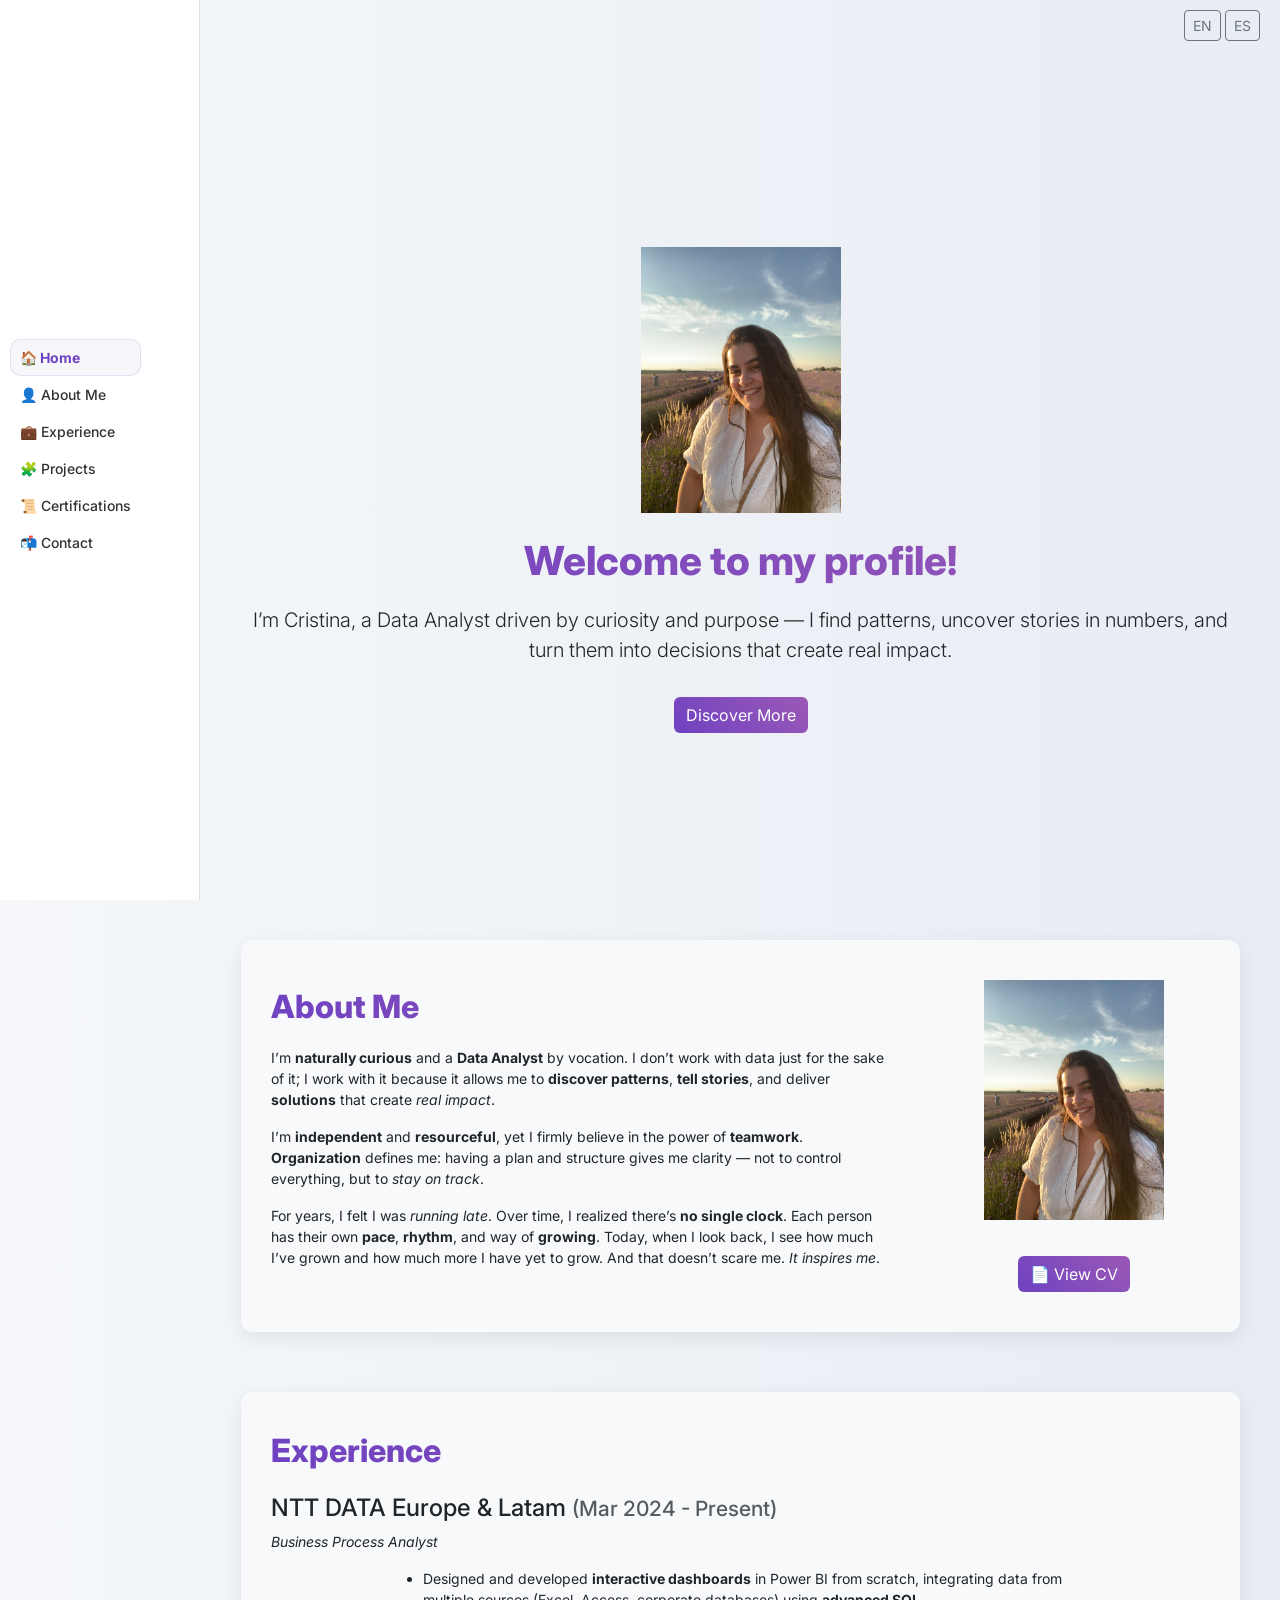
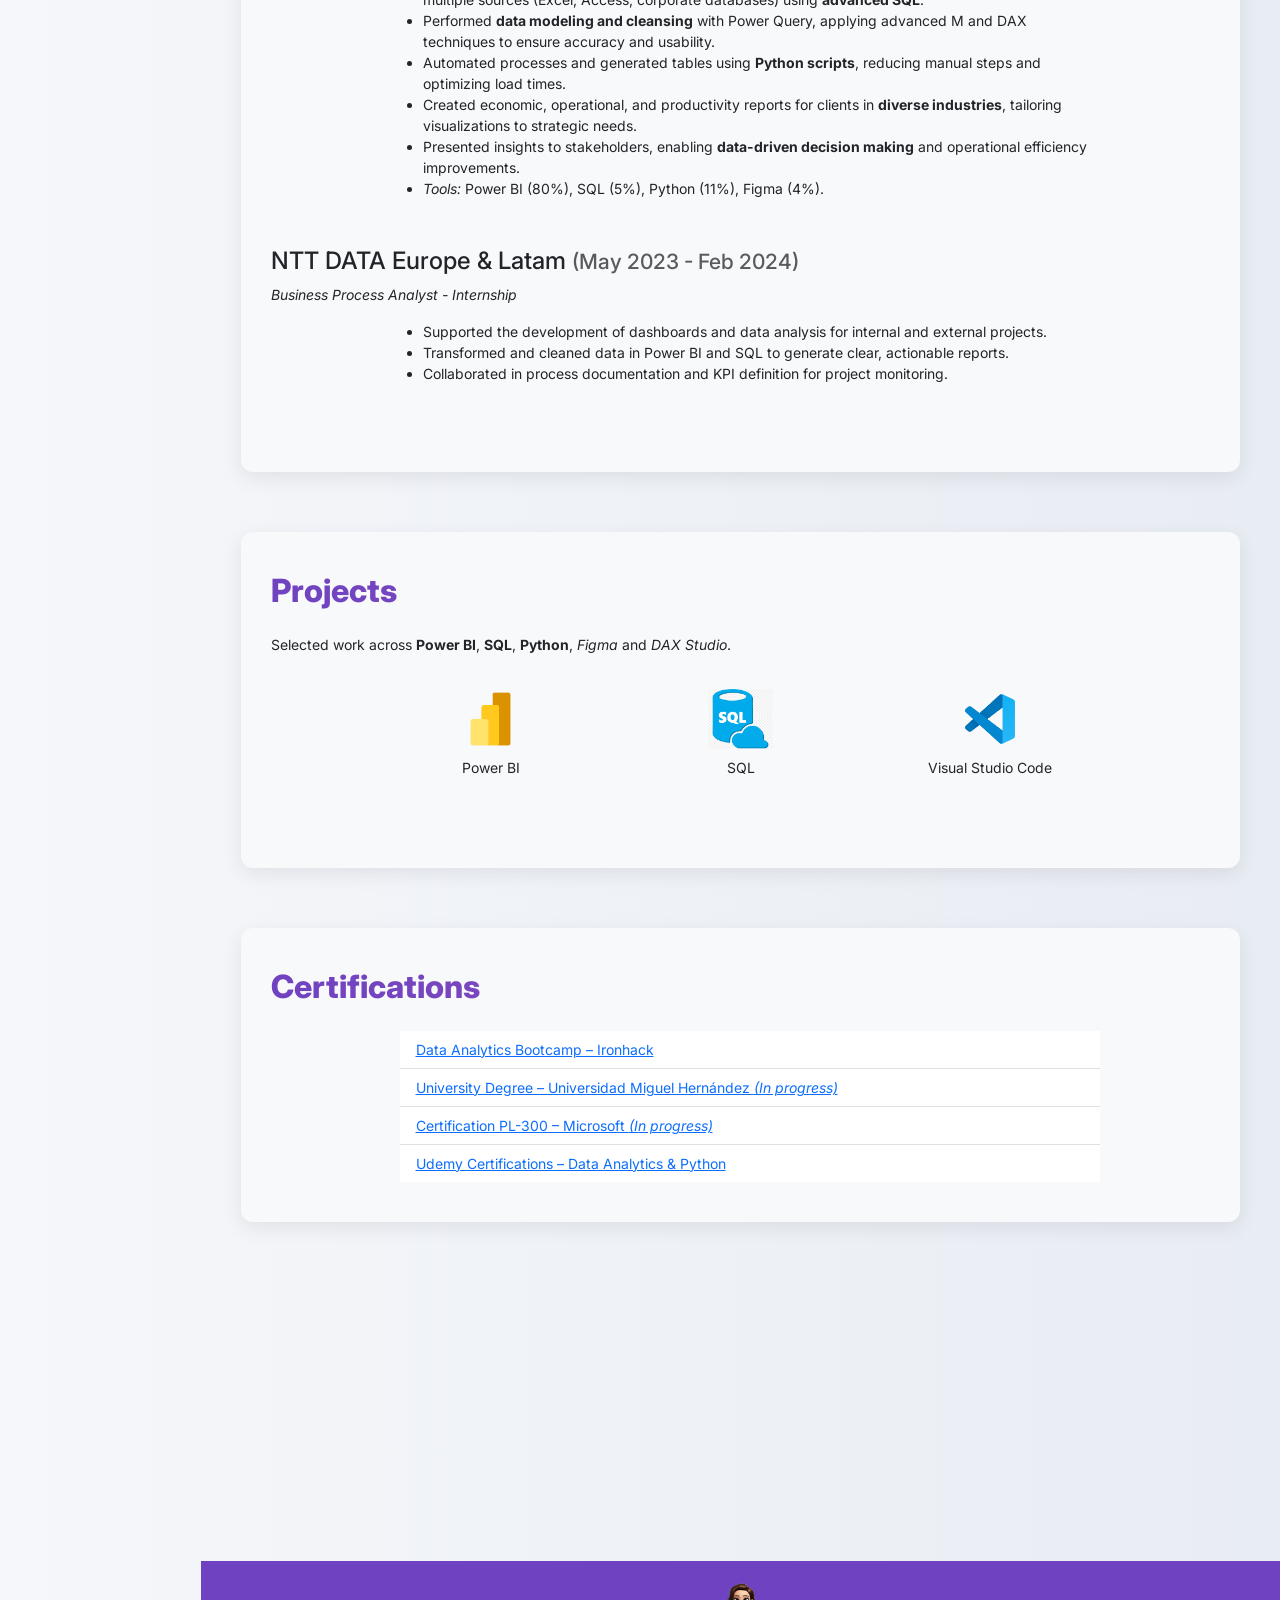
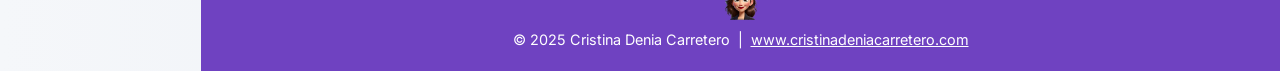
==== index.html @ 5011c0fa "Update index.html" ====
<!DOCTYPE html>
    <html lang="es">
    <head>
      <meta charset="UTF-8" />
      <meta name="viewport" content="width=device-width, initial-scale=1.0" />
      <meta name="description" content="Data Analyst portfolio - Power BI, SQL, Python, VSC experience and certifications" />
      <title>Cristina Denia Carretero | Portfolio</title>
      <link rel="icon" type="image/png" href="images/custom-icon.png" />
    
      <!-- Google Fonts -->
      <link href="https://fonts.googleapis.com/css2?family=Inter:wght@400;600;800&display=swap" rel="stylesheet">
    
      <!-- Bootstrap & FontAwesome (CSS) -->
      <link href="https://cdn.jsdelivr.net/npm/bootstrap@5.3.2/dist/css/bootstrap.min.css" rel="stylesheet">
      <link href="https://cdnjs.cloudflare.com/ajax/libs/font-awesome/6.4.0/css/all.min.css" rel="stylesheet">
    
      <style>
        /* ─────────────────────────────────────────────────────────────
           Variables y ajustes globales
        ───────────────────────────────────────────────────────────── */
        :root{
          --sidebar-width: 200px;   /* ancho barra lateral */
          --sidebar-border: 1px;    /* grosor borde lateral */
        }
    
        html { scroll-behavior: smooth; } /* scroll suave a anclas */
    
        body {
          font-family: 'Inter', sans-serif;
          background: linear-gradient(to right, #f5f7fa, #e8ecf3);
          margin: 0;
          font-size: 15px;
        }
    
        /* Tipografía responsiva ligera */
        @media (min-width: 992px) { body { font-size: 14px; } }
        @media (max-width: 768px) { body { font-size: 13px; } }
    
        /* Cuando haces clic en un enlace a #seccion, deja espacio superior
           para que el título no quede pegado al borde */
        section[id] { scroll-margin-top: 90px; }
    
        .profile-photo {
          width: 180px;
          border-radius: 0%;
          margin-bottom: 20px;
        }
    
        .btn-purple {
          background: linear-gradient(45deg, #6f42c1, #9b59b6);
          color: white;
          border: none;
        }
        .btn-purple:hover {
          background: linear-gradient(45deg, #5a32a3, #8e44ad);
          color: white;
        }
    
        .section h2,
        .section h1 {
          background: linear-gradient(45deg, #6f42c1, #9b59b6);
          -webkit-background-clip: text;
          -webkit-text-fill-color: transparent;
          background-clip: text;
          color: transparent;
          font-weight: 800;
          margin-bottom: 20px;
        }
    
        /* ─────────────────────────────────────────────────────────────
           Selector de idioma (fijo arriba a la derecha)
        ───────────────────────────────────────────────────────────── */
        .language-switch {
          position: fixed;
          top: 10px;
          right: 20px;
          z-index: 9999;
        }
    
        /* ─────────────────────────────────────────────────────────────
           Sidebar (solo escritorio)
        ───────────────────────────────────────────────────────────── */
        .sidebar {
          position: fixed;
          top: 0; left: 0;
          width: var(--sidebar-width);
          height: 100vh;
          background-color: #fff;
          border-right: 1px solid #ddd;
          z-index: 998;
          overflow-y: auto;
    
          display: flex;
          flex-direction: column;
          justify-content: space-around; /* reparte verticalmente */
          align-items: flex-start;       /* texto a la izquierda */
          padding: 40px 0;
        }
    
        .sidebar ul {
          list-style: none;
          margin: 0;
          padding-left: 10px;
          padding-right: 0;
          display: flex;
          flex-direction: column;
          gap: 0;
          width: 100%;
        }
        .sidebar ul li { margin: 0; }
          
        .linkedin-clean {
          background: white;
          padding: 20px;
          border-radius: 12px;
          display: inline-block;
        }

        .sidebar ul li a {
          display: block;
          width: 100%;
          text-decoration: none;
          color: #333;
          font-weight: 500;
          padding: 8px 10px;
          border-radius: 10px;
          transition: background .25s ease, color .25s ease;
        }
        .sidebar ul li a:hover {
          color: #6f42c1;
          background: rgba(111,66,193,.08);
        }
        .sidebar ul li a.active {
          color: #6f42c1;
          background: #f5f7fa;
          font-weight: 700;
          box-shadow: inset 0 0 0 1px rgba(111,66,193,.12);
        }
        .sidebar ul li a::after { content: none; }
    
        /* Contenedor del contenido principal:
           usa la MISMA variable de ancho que la sidebar */
        .content-wrapper {
          margin-left: calc(var(--sidebar-width) + var(--sidebar-border));
          padding: 40px;
        }
    
        .section { padding: 80px 0; }
    
        .section-center {
          min-height: 100vh;
          display: flex;
          flex-direction: column;
          justify-content: center;
          align-items: center;
          text-align: center;
        }
    
        .Projects-icon { max-height: 70px; width: auto; }
        @media (min-width: 768px) { .Projects-icon { max-height: 60px; } }
        @media (max-width: 576px) { .Projects-icon { max-height: 40px; } }
    
        .fade-in { opacity: 0; transform: translateY(20px); transition: all 0.6s ease-out; }
        .fade-in.visible { opacity: 1; transform: translateY(0); }
    
        .section.bg-light {
          margin-bottom: 60px;
          padding-top: 40px;
          padding-bottom: 40px;
          border-radius: 12px;
          box-shadow: 0 6px 20px rgba(0,0,0,0.08);
        }
    
        .project-link {
          display: inline-block;
          text-decoration: none;
          color: inherit;
          padding: 10px;
          border-radius: 10px;
          transition: all 0.3s ease;
        }
        .project-link:hover {
          background-color: rgba(111, 66, 193, 0.1);
          transform: translateY(-3px);
        }
    
        /* ─────────────────────────────────────────────────────────────
           Responsive: en móvil ocultamos sidebar y ajustamos paddings
        ───────────────────────────────────────────────────────────── */
        @media (max-width: 768px) {
          .sidebar { display: none; }
          .content-wrapper { margin-left: 0; padding: 90px 20px 20px; }
          #mobileMenu { margin-top: 60px; }
          .profile-photo { max-width: 140px; }
        }
        @media (min-width: 769px) {
          .profile-photo { max-width: 200px; }
        }
    
        /* ─────────────────────────────────────────────────────────────
           Footer con el mismo offset que el contenido en desktop
        ───────────────────────────────────────────────────────────── */
        .site-footer {
          background-color: #6f42c1;
          color: #fff;
          padding: 1.25rem 0;
          width: 100%;
          display: flex;
          justify-content: center;
          align-items: center;
        }
        .site-footer a { color: #fff; text-decoration: underline; }
    
        .site-footer__inner {
          max-width: 900px;
          padding: 0 16px;
          text-align: center;
          margin: 0 auto;
        }
        .site-footer p { font-size: 0.9rem; margin: 0; }
    
        @media (max-width: 768px) {
          .site-footer { margin-left: 0; width: 100%; }
          .site-footer p { font-size: 0.8rem; }
        }
        @media (min-width: 769px) {
          .site-footer {
            margin-left: calc(var(--sidebar-width) + var(--sidebar-border));
            width: calc(100% - (var(--sidebar-width) + var(--sidebar-border)));
          }
        }
    
        /* ─────────────────────────────────────────────────────────────
           Botón toggler móvil (usamos icono FA para asegurar visibilidad)
        ───────────────────────────────────────────────────────────── */
        .mobile-toggler {
          position: fixed;
          top: 10px; left: 20px;
          z-index: 9999;
          background-color: white;
          border: 1px solid #ccc;
          padding: 6px 10px;
          border-radius: 6px;
          line-height: 1;
        }
        .mobile-toggler i { font-size: 20px; }
      </style>
    </head>
    <body>
  
    <!-- Botón de idioma -->
    <div class="language-switch" aria-label="Cambiar idioma">
      <button class="btn btn-sm btn-outline-secondary" onclick="setLanguage('en')" aria-label="Set English">EN</button>
      <button class="btn btn-sm btn-outline-secondary" onclick="setLanguage('es')" aria-label="Cambiar a español">ES</button>
    </div>
  
    <!-- Sidebar solo para escritorio -->
    <!-- role y aria-label mejoran accesibilidad para lectores de pantalla -->
    <nav class="sidebar d-none d-md-flex" role="navigation" aria-label="Navegación lateral">
      <div class="sidebar-inner">
        <!-- EN -->
        <ul class="sidebar-nav" data-lang="en" aria-label="Sections (English)">
          <li><a href="#home">🏠 Home</a></li>
          <li><a href="#about">👤 About Me</a></li>
          <li><a href="#experience">💼 Experience</a></li>
          <!-- Sugerencia: usa ids en minúsculas por consistencia: #projects -->
          <li><a href="#projects">🧩 Projects</a></li>
          <li><a href="#certifications">📜 Certifications</a></li>
          <li><a href="#contact">📬 Contact</a></li>
        </ul>
        <!-- ES -->
        <ul class="sidebar-nav" data-lang="es" aria-label="Secciones (Español)">
          <li><a href="#home">🏠 Inicio</a></li>
          <li><a href="#about">👤 Sobre mí</a></li>
          <li><a href="#experience">💼 Experiencia</a></li>
          <li><a href="#projects">🧩 Proyectos</a></li>
          <li><a href="#certifications">📜 Certificaciones</a></li>
          <li><a href="#contact">📬 Contacto</a></li>
        </ul>
      </div>
    </nav>
  
    <!-- Botón de menú móvil fijo -->
    <!-- Usamos un icono de FontAwesome para evitar depender de .navbar-light/.navbar-dark -->
    <button
      class="mobile-toggler d-md-none"
      type="button"
      data-bs-toggle="offcanvas"
      data-bs-target="#mobileMenu"
      aria-controls="mobileMenu"
      aria-expanded="false"
      aria-label="Abrir menú de navegación">
      <i class="fa-solid fa-bars" aria-hidden="true"></i>
    </button>
  
    <!-- Menú móvil (Offcanvas) -->
    <div class="offcanvas offcanvas-start d-md-none" tabindex="-1" id="mobileMenu" aria-labelledby="mobileMenuLabel">
      <div class="offcanvas-header">
        <h5 class="offcanvas-title" id="mobileMenuLabel">Menú</h5>
        <button type="button" class="btn-close text-reset" data-bs-dismiss="offcanvas" aria-label="Cerrar"></button>
      </div>
      <div class="offcanvas-body">
        <!-- EN -->
        <ul class="list-unstyled mb-0" data-lang="en" aria-label="Mobile menu (English)">
          <li><a class="d-block py-2" href="#home" data-bs-dismiss="offcanvas">🏠 Home</a></li>
          <li><a class="d-block py-2" href="#about" data-bs-dismiss="offcanvas">👤 About Me</a></li>
          <li><a class="d-block py-2" href="#experience" data-bs-dismiss="offcanvas">💼 Experience</a></li>
          <li><a class="d-block py-2" href="#projects" data-bs-dismiss="offcanvas">🧩 Projects</a></li>
          <li><a class="d-block py-2" href="#certifications" data-bs-dismiss="offcanvas">📜 Certifications</a></li>
          <li><a class="d-block py-2" href="#contact" data-bs-dismiss="offcanvas">📬 Contact</a></li>
        </ul>
        <!-- ES -->
        <ul class="list-unstyled mb-0" data-lang="es" aria-label="Menú móvil (Español)">
          <li><a class="d-block py-2" href="#home" data-bs-dismiss="offcanvas">🏠 Inicio</a></li>
          <li><a class="d-block py-2" href="#about" data-bs-dismiss="offcanvas">👤 Sobre mí</a></li>
          <li><a class="d-block py-2" href="#experience" data-bs-dismiss="offcanvas">💼 Experiencia</a></li>
          <li><a class="d-block py-2" href="#projects" data-bs-dismiss="offcanvas">🧩 Proyectos</a></li>
          <li><a class="d-block py-2" href="#certifications" data-bs-dismiss="offcanvas">📜 Certificaciones</a></li>
          <li><a class="d-block py-2" href="#contact" data-bs-dismiss="offcanvas">📬 Contacto</a></li>
        </ul>
      </div>
    </div>


  <!-- Contenido -->
  <div class="content-wrapper">

    <!-- Hero (solo este centrado) -->
    <section class="section section-center fade-in text-center" id="home">
      <div class="container">
        <img src="images/photo_profile.jpg" alt="Cristina Denia Carretero" class="profile-photo img-fluid mb-4" style="border-radius: 0; width: 100%; height: auto;">
        <div data-lang="en">
          <h1>Welcome to my profile!</h1>
          <p class="lead">I’m Cristina, a Data Analyst driven by curiosity and purpose — I find patterns, uncover stories in numbers, and turn them into decisions that create real impact.</p>
          <a href="#about" class="btn btn-purple mt-3">Discover More</a>
        </div>
        <div data-lang="es">
          <h1>¡Bienvenidos a mi perfil!</h1>
          <p class="lead">Soy Cristina, Analista de Datos, guiada por la curiosidad y el propósito: encuentro patrones, descubro las historias que esconden los números y las convierto en decisiones con impacto real.</p>
          <a href="#about" class="btn btn-purple mt-3">Descubrir más</a>
        </div>
      </div>
    </section>

<!-- About -->
<section class="section bg-light fade-in" id="about">
  <div class="container">
    <div class="row align-items-center justify-content-center flex-row-reverse">
      
      <!-- FOTO + BOTÓN CV -->
      <div class="col-lg-4 col-md-5 text-center mb-4 mb-md-0">
        <img src="images/photo_profile.jpg" alt="Profile Photo" class="profile-photo img-fluid">

        <div class="mt-3">
          <!-- English -->
          <div data-lang="en">
            <a href="Carta de presentación - Cristina Denia Carretero.pdf" 
               class="btn btn-purple" 
               target="_blank" 
               rel="noopener noreferrer">
               📄 View CV
            </a>
          </div>

          <!-- Español -->
          <div data-lang="es">
            <a href="Carta de presentación - Cristina Denia Carretero.pdf" 
               class="btn btn-purple" 
               target="_blank" 
               rel="noopener noreferrer">
               📄 Ver CV
            </a>
          </div>
        </div>
      </div>

      <!-- TEXTO -->
      <div class="col-lg-8 col-md-7" style="padding-left: 30px;">
        
        <!-- Español -->
        <div data-lang="es">
          <h2>Sobre Mí</h2>
          <p>Soy una persona <strong>curiosa por naturaleza</strong> y <strong>Analista de Datos</strong> por vocación. No trabajo con datos porque sí, sino porque me permiten <strong>descubrir patrones</strong>, <strong>contar historias</strong> y ofrecer <strong>soluciones</strong> que generan <em>impacto real</em>.</p>
          <p>Soy <strong>independiente</strong> y <strong>resolutiva</strong>, aunque creo firmemente en la fuerza del <strong>trabajo en equipo</strong>. Me caracteriza la <strong>organización</strong>: me da seguridad tener un plan y una estructura, no para controlarlo todo, sino para <em>no perderme en el camino</em>.</p>
          <p>Durante años sentí que <em>iba tarde</em>. Pero con el tiempo entendí que <strong>no existe un solo reloj</strong>. Que cada persona tiene su <strong>tiempo</strong>, su <strong>ritmo</strong>, su forma de <strong>crecer</strong>. Y si hoy miro hacia atrás, veo cuánto he crecido y cuánto me queda por crecer. Y eso no me asusta. <em>Me inspira</em>.</p>
        </div>

        <!-- English -->
        <div data-lang="en">
          <h2>About Me</h2>
          <p>I’m <strong>naturally curious</strong> and a <strong>Data Analyst</strong> by vocation. I don’t work with data just for the sake of it; I work with it because it allows me to <strong>discover patterns</strong>, <strong>tell stories</strong>, and deliver <strong>solutions</strong> that create <em>real impact</em>.</p>
          <p>I’m <strong>independent</strong> and <strong>resourceful</strong>, yet I firmly believe in the power of <strong>teamwork</strong>. <strong>Organization</strong> defines me: having a plan and structure gives me clarity — not to control everything, but to <em>stay on track</em>.</p>
          <p>For years, I felt I was <em>running late</em>. Over time, I realized there’s <strong>no single clock</strong>. Each person has their own <strong>pace</strong>, <strong>rhythm</strong>, and way of <strong>growing</strong>. Today, when I look back, I see how much I’ve grown and how much more I have yet to grow. And that doesn’t scare me. <em>It inspires me</em>.</p>
        </div>

      </div>
    </div>
  </div>
</section>





    <!-- Experience -->
    <section class="section bg-light fade-in" id="experience">
      <div class="container" style="padding-left: 30px; padding-right: 30px;">
    
        <!-- ENGLISH -->
        <div data-lang="en">
          <h2 class="mb-4">Experience</h2>
    
          <!-- Job 1 -->
          <div class="mb-5">
            <h4>NTT DATA Europe &amp; Latam <small class="text-muted">(Mar 2024 - Present)</small></h4>
            <p><em>Business Process Analyst</em></p>
            <ul class="text-start mx-auto" style="max-width: 700px;">
              <li>Designed and developed <strong>interactive dashboards</strong> in Power BI from scratch, integrating data from multiple sources (Excel, Access, corporate databases) using <strong>advanced SQL</strong>.</li>
              <li>Performed <strong>data modeling and cleansing</strong> with Power Query, applying advanced M and DAX techniques to ensure accuracy and usability.</li>
              <li>Automated processes and generated tables using <strong>Python scripts</strong>, reducing manual steps and optimizing load times.</li>
              <li>Created economic, operational, and productivity reports for clients in <strong>diverse industries</strong>, tailoring visualizations to strategic needs.</li>
              <li>Presented insights to stakeholders, enabling <strong>data-driven decision making</strong> and operational efficiency improvements.</li>
              <li><em>Tools:</em> Power BI (80%), SQL (5%), Python (11%), Figma (4%).</li>
            </ul>
          </div>
    
          <!-- Job 2 -->
          <div class="mb-5">
            <h4>NTT DATA Europe &amp; Latam <small class="text-muted">(May 2023 - Feb 2024)</small></h4>
            <p><em>Business Process Analyst - Internship</em></p>
            <ul class="text-start mx-auto" style="max-width: 700px;">
              <li>Supported the development of dashboards and data analysis for internal and external projects.</li>
              <li>Transformed and cleaned data in Power BI and SQL to generate clear, actionable reports.</li>
              <li>Collaborated in process documentation and KPI definition for project monitoring.</li>
            </ul>
          </div>
        </div>
    
        <!-- SPANISH -->
        <div data-lang="es">
          <h2 class="mb-4">Experiencia</h2>
    
          <!-- Job 1 -->
          <div class="mb-5">
            <h4>NTT DATA Europe &amp; Latam <small class="text-muted">(Mar 2024 - Actualidad)</small></h4>
            <p><em>Business Process Analyst</em></p>
            <ul class="text-start mx-auto" style="max-width: 700px;">
              <li>Diseño y desarrollo de <strong>dashboards interactivos</strong> en Power BI desde cero, integrando datos de múltiples fuentes (Excel, Access, bases de datos corporativas) mediante <strong>SQL avanzado</strong>.</li>
              <li><strong>Modelado y limpieza de datos</strong> con Power Query, aplicando técnicas avanzadas en M y DAX para garantizar precisión y usabilidad.</li>
              <li>Automatización de procesos y generación de tablas con <strong>scripts en Python</strong>, optimizando tiempos de carga y reduciendo pasos manuales.</li>
              <li>Creación de reportes económicos, operativos y de productividad para clientes de <strong>diversos sectores</strong>, ajustando visualizaciones según necesidades estratégicas.</li>
              <li>Presentación de insights clave a stakeholders, facilitando <strong>decisiones basadas en datos</strong> y mejorando la eficiencia operativa.</li>
              <li><em>Herramientas:</em> Power BI (80%), SQL (5%), Python (11%), Figma (4%).</li>
            </ul>
          </div>
    
          <!-- Job 2 -->
          <div class="mb-5">
            <h4>NTT DATA Europe &amp; Latam <small class="text-muted">(May 2023 - Feb 2024)</small></h4>
            <p><em>Business Process Analyst - Prácticas</em></p>
            <ul class="text-start mx-auto" style="max-width: 700px;">
              <li>Apoyo en el desarrollo de paneles de control y análisis de datos para proyectos internos y externos.</li>
              <li>Transformación y depuración de datos en Power BI y SQL para generar reportes claros y accionables.</li>
              <li>Colaboración en la documentación de procesos y definición de KPIs para el seguimiento de proyectos.</li>
            </ul>
          </div>
        </div>
    
      </div>
    </section>



    <!-- ===========================
         Projects
         =========================== -->
    <section class="section bg-light fade-in" id="projects">
      <div class="container">
        <div class="row align-items-start">
          
          <!-- ────────────── Texto descriptivo ────────────── -->
          <div class="col-12" style="padding-left: 30px;">
            <!-- EN -->
            <div data-lang="en">
              <h2 class="mb-4">Projects</h2>
              <p class="mb-4">Selected work across <strong>Power BI</strong>, <strong>SQL</strong>, <strong>Python</strong>, <em>Figma</em> and <em>DAX Studio</em>.</p>
            </div>
            <!-- ES -->
            <div data-lang="es">
              <h2 class="mb-4">Proyectos</h2>
              <p class="mb-4">Trabajo seleccionado en <strong>Power BI</strong>, <strong>SQL</strong>, <strong>Python</strong>, <em>Figma</em> y <em>DAX Studio</em>.</p>
            </div>
          </div>
          
          <!-- ────────────── Iconos / enlaces ────────────── -->
          <div class="col-12">
            <div class="row justify-content-center">
    
              <!-- Power BI → enlace normal -->
              <div class="col-6 col-md-3 mb-4 text-center">
                <a href="#" class="project-link" data-bs-toggle="modal" data-bs-target="#modalPowerBI">


                  <img src="images/Powerbi_Logo.png" alt="Power BI" class="Projects-icon mb-2">
                  <p>Power BI</p>
                </a>
              </div>
    
              <!-- SQL → abre modal -->
              <div class="col-6 col-md-3 mb-4 text-center">
                <a href="#" class="project-link" data-bs-toggle="modal" data-bs-target="#modalSQL">
                  <img src="images/sql_Logo.jpg" alt="SQL" class="Projects-icon mb-2">
                  <p>SQL</p>
                </a>
              </div>
              
              <!-- VS Code → abre modal -->
              <div class="col-6 col-md-3 mb-4 text-center">
                <a href="#" class="project-link" data-bs-toggle="modal" data-bs-target="#modalVSCode">
                  <img src="images/VSC-logo.png" alt="Visual Studio Code" class="Projects-icon mb-2">
                  <p>Visual Studio Code</p>
                </a>
              </div>
    
            </div>
          </div>
        </div>
      </div>
    </section>
    
    <!-- ===========================
         Modals para Power bi, SQL y VS Code
         =========================== -->
          
    <!-- Modal Power BI -->
    <div class="modal fade" id="modalPowerBI" tabindex="-1" aria-hidden="true">
      <div class="modal-dialog modal-fullscreen-sm-down modal-xl modal-dialog-centered">
        <div class="modal-content border-0">
    
          <div class="modal-header">
            <h5 class="modal-title">Power BI Project</h5>
            <button type="button" class="btn-close" data-bs-dismiss="modal"></button>
          </div>
    
          <div class="modal-body p-0">
    
            <!-- Responsive PDF container -->
            <div class="pdf-container">
              <iframe 
                src="Fluctuaciones_precios.pdf"
                frameborder="0">
              </iframe>
            </div>
    
          </div>
    
          <div class="modal-footer">
            <a href="Fluctuaciones_precios.pdf"
               download
               class="btn btn-outline-dark">
               Download PDF
            </a>
          </div>
    
        </div>
      </div>
    </div>

    <!-- Modal SQL -->
    <div class="modal fade" id="modalSQL" tabindex="-1" aria-hidden="true">
      <div class="modal-dialog modal-dialog-centered modal-lg">
        <div class="modal-content border-0">
    
          <div class="modal-header">
            <h5 class="modal-title">SQL Projects</h5>
            <button type="button" class="btn-close" data-bs-dismiss="modal"></button>
          </div>
    
          <div class="modal-body">
    
            <!-- Proyecto 1 -->
            <div class="mb-4">
              <h6 class="fw-bold">SQL Subqueries & Nested Queries</h6>
              <p>
                Advanced use of subqueries for filtering, aggregation and conditional analysis.
                Includes correlated subqueries and performance considerations.
              </p>
              <a href="https://github.com/cdeniaca/lab-sql-subqueries"
                 target="_blank"
                 class="btn btn-sm btn-purple">
                 View Repository
              </a>
            </div>
    
            <hr>
    
            <!-- Proyecto 2 -->
            <div class="mb-4">
              <h6 class="fw-bold">Temporary Tables, Views & CTEs</h6>
              <p>
                Implementation of temporary tables, reusable views and Common Table Expressions (CTEs)
                for modular query design and data transformation workflows.
              </p>
              <a href="https://github.com/cdeniaca/lab-sql-temp-tables-views-ctes"
                 target="_blank"
                 class="btn btn-sm btn-purple">
                 View Repository
              </a>
            </div>
    
            <hr>
    
            <!-- Proyecto 3 -->
            <div class="mb-4">
              <h6 class="fw-bold">Relational Joins & Data Integration</h6>
              <p>
                Practical implementation of INNER, LEFT and multi-table joins to integrate
                relational datasets and generate analytical outputs.
              </p>
              <a href="https://github.com/cdeniaca/lab-sql-joins"
                 target="_blank"
                 class="btn btn-sm btn-purple">
                 View Repository
              </a>
            </div>
    
          </div>
    
        </div>
      </div>
    </div>

    
    <!-- Modal VS Code -->
    <div class="modal fade" id="modalVSCode" tabindex="-1" aria-hidden="true">
      <div class="modal-dialog modal-dialog-centered modal-lg">
        <div class="modal-content border-0">
    
          <div class="modal-header">
            <h5 class="modal-title">Python Projects (VS Code)</h5>
            <button type="button" class="btn-close" data-bs-dismiss="modal"></button>
          </div>
    
          <div class="modal-body">
    
            <!-- Proyecto 1 -->
            <div class="mb-4">
              <h6 class="fw-bold">Advanced Data Structures & Comprehensions</h6>
              <p>
                Practical implementation of lists, dictionaries, sets and advanced comprehension
                techniques for efficient data manipulation.
              </p>
              <a href="https://github.com/cdeniaca/lab-python-list-dict-set-comprehension-extra"
                 target="_blank"
                 class="btn btn-sm btn-purple">
                 View Repository
              </a>
            </div>
    
            <hr>
    
            <!-- Proyecto 2 -->
            <div class="mb-4">
              <h6 class="fw-bold">Error Handling & Exception Management</h6>
              <p>
                Robust error handling using try/except blocks, custom exceptions
                and defensive programming practices.
              </p>
              <a href="https://github.com/cdeniaca/lab-python-error-handling-extra"
                 target="_blank"
                 class="btn btn-sm btn-purple">
                 View Repository
              </a>
            </div>
    
            <hr>
    
            <!-- Proyecto 3 -->
            <div class="mb-4">
              <h6 class="fw-bold">Lambda, Map, Reduce & Functional Programming</h6>
              <p>
                Functional programming techniques applied to data transformation
                and streamlined processing workflows.
              </p>
              <a href="https://github.com/cdeniaca/lab-python-lambda-map-reduce-filter"
                 target="_blank"
                 class="btn btn-sm btn-purple">
                 View Repository
              </a>
            </div>
    
            <hr>
    
            <!-- Proyecto 4 -->
            <div class="mb-4">
              <h6 class="fw-bold">Web Scraping & Data Extraction</h6>
              <p>
                Automated data extraction from web sources using Python,
                including parsing and structured output generation.
              </p>
              <a href="https://github.com/cdeniaca/lab-web-scraping"
                 target="_blank"
                 class="btn btn-sm btn-purple">
                 View Repository
              </a>
            </div>
    
            <hr>
    
            <!-- Proyecto 5 -->
            <div class="mb-4">
              <h6 class="fw-bold">Object-Oriented Programming (OOP)</h6>
              <p>
                Implementation of classes, encapsulation and modular design
                principles to build scalable Python applications.
              </p>
              <a href="https://github.com/cdeniaca/lab-python-oop"
                 target="_blank"
                 class="btn btn-sm btn-purple">
                 View Repository
              </a>
            </div>
    
            <hr>
    
            <!-- Proyecto 6 -->
            <div class="mb-4">
              <h6 class="fw-bold">Functions & Modular Programming</h6>
              <p>
                Development of reusable functions and modular code structures
                to improve readability and maintainability.
              </p>
              <a href="https://github.com/cdeniaca/lab-python-functions-extra"
                 target="_blank"
                 class="btn btn-sm btn-purple">
                 View Repository
              </a>
            </div>
    
          </div>
    
        </div>
      </div>
    </div>

    
    <!-- ===========================
         CSS extra para los enlaces de proyectos
         =========================== -->
    <style>
      .project-link {
        display: inline-block;
        text-decoration: none;
        color: inherit;
        padding: 10px;
        border-radius: 10px;
        transition: all 0.3s ease;
      }
      .project-link:hover {
        background-color: rgba(111, 66, 193, 0.1);
        transform: translateY(-3px);
      }
    </style>





    <!-- ===========================
         Certifications / Certificaciones
    =========================== -->
    <section class="section bg-light fade-in" id="certifications">
      <div class="container">
        <div class="row align-items-start">
          <div class="col-12" style="padding-left: 30px;">
    
            <!-- ENGLISH -->
            <div data-lang="en">
              <h2 class="mb-4">Certifications</h2>
              <ul class="list-group list-group-flush mx-auto text-start" style="max-width:700px;">
    
                <li class="list-group-item">
                  <a href="#" data-bs-toggle="modal" data-bs-target="#modalBootcamp">
                    Data Analytics Bootcamp – Ironhack
                  </a>
                </li>
    
                <li class="list-group-item">
                  <a href="#" data-bs-toggle="modal" data-bs-target="#modalUMH">
                    University Degree – Universidad Miguel Hernández <em>(In progress)</em>
                  </a>
                </li>
    
                <li class="list-group-item">
                  <a href="#" data-bs-toggle="modal" data-bs-target="#modalPL300">
                    Certification PL-300 – Microsoft <em>(In progress)</em>
                  </a>
                </li>
    
                <li class="list-group-item">
                  <a href="#" data-bs-toggle="modal" data-bs-target="#modalUdemy">
                    Udemy Certifications – Data Analytics & Python
                  </a>
                </li>
    
              </ul>
            </div>
    
            <!-- ESPAÑOL -->
            <div data-lang="es">
              <h2 class="mb-4">Certificaciones</h2>
              <ul class="list-group list-group-flush mx-auto text-start" style="max-width:700px;">
    
                <li class="list-group-item">
                  <a href="#" data-bs-toggle="modal" data-bs-target="#modalBootcamp">
                    Bootcamp en Data Analytics – Ironhack
                  </a>
                </li>
    
                <li class="list-group-item">
                  <a href="#" data-bs-toggle="modal" data-bs-target="#modalUMH">
                    Grado universitario – Universidad Miguel Hernández <em>(En progreso)</em>
                  </a>
                </li>
    
                <li class="list-group-item">
                  <a href="#" data-bs-toggle="modal" data-bs-target="#modalPL300">
                    Certificación PL-300 – Microsoft <em>(En progreso)</em>
                  </a>
                </li>
    
                <li class="list-group-item">
                  <a href="#" data-bs-toggle="modal" data-bs-target="#modalUdemy">
                    Certificaciones Udemy – Data Analytics & Python
                  </a>
                </li>
    
              </ul>
            </div>
    
          </div>
        </div>
      </div>
    </section>
    
    <!-- ===========================
         Modals
    =========================== -->
    
    <!-- Modal Bootcamp -->
    <div class="modal fade" id="modalBootcamp" tabindex="-1">
      <div class="modal-dialog modal-dialog-centered modal-xl">
        <div class="modal-content border-0">
    
          <div class="modal-header">
            <h5 class="modal-title">Bootcamp en Data Analytics – Ironhack</h5>
            <button type="button" class="btn-close" data-bs-dismiss="modal"></button>
          </div>
    
          <div class="modal-body p-0" style="height:80vh;">
            <iframe 
              src="https://api.accredible.com/v1/frontend/credential_website_embed_image/certificate/137270072"
              width="100%" 
              height="100%" 
              style="border:0;"
              loading="lazy">
            </iframe>
          </div>
    
          <div class="modal-footer">
            <a href="https://api.accredible.com/v1/frontend/credential_website_embed_image/certificate/137270072"
               target="_blank"
               class="btn btn-purple">
               Abrir en nueva pestaña
            </a>
            <button type="button" class="btn btn-secondary" data-bs-dismiss="modal">Cerrar</button>
          </div>
    
        </div>
      </div>
    </div>
    
    <!-- Modal Udemy -->
    <div class="modal fade" id="modalUdemy" tabindex="-1">
      <div class="modal-dialog modal-dialog-centered modal-lg">
        <div class="modal-content border-0">
    
          <div class="modal-header">
            <h5 class="modal-title">Udemy Certifications</h5>
            <button type="button" class="btn-close" data-bs-dismiss="modal"></button>
          </div>
    
          <div class="modal-body">
    
            <div data-lang="en">
              <p>
                Advanced training in Data Analytics and Python focused on practical
                implementation, analytical thinking and business application.
              </p>
            </div>
    
            <div data-lang="es">
              <p>
                Formación avanzada en Data Analytics y Python enfocada en aplicación
                práctica, pensamiento analítico y contexto empresarial.
              </p>
            </div>
    
            <hr>
    
            <div class="mb-4">
              <strong>Udemy Official Certificate</strong>
              <div class="mt-2">
                <a href="https://www.udemy.com/certificate/UC-061213dc-680a-4b2e-bfa2-1c96a2ac3912/"
                   target="_blank"
                   class="btn btn-purple btn-sm">
                   View Certificate
                </a>
              </div>
            </div>
    
            <div>
              <strong>NTT Data Learn – Udemy Certificate</strong>
              <div class="mt-2">
                <a href="https://nttdatalearn.udemy.com/certificate/UC-7bb119dc-982a-42da-9b69-7768897cd0e7/"
                   target="_blank"
                   class="btn btn-outline-dark btn-sm">
                   View Certificate
                </a>
              </div>
            </div>
    
          </div>
    
        </div>
      </div>
    </div>

      
    <!-- Contact Section -->
    <section class="section bg-light fade-in" id="contact">
      <div class="container">
    
        <div class="row">
          <div class="col-12" style="padding-left: 30px;">
    
            <!-- TÍTULO -->
            <div data-lang="es">
              <h2 class="mb-4">Contacto</h2>
            </div>
    
            <div data-lang="en">
              <h2 class="mb-4">Contact</h2>
            </div>
    
            <!-- LINKEDIN -->
            <div class="mb-4">
              <div class="badge-base LI-profile-badge"
                   data-locale="es_ES"
                   data-size="medium"
                   data-theme="light"
                   data-type="HORIZONTAL"
                   data-vanity="cristinadeniacarretero"
                   data-version="v1">
              </div>
            </div>
    
            <!-- TEXTO -->
            <div data-lang="es">
              <p>No dudes en conectarte conmigo en LinkedIn.</p>
            </div>
    
            <div data-lang="en">
              <p>Feel free to connect with me on LinkedIn.</p>
            </div>
    
          </div>
        </div>
    
      </div>
    </section>





 
  </div><!-- /content-wrapper -->

  <!-- Footer fuera del content-wrapper -->
  <footer class="site-footer">
    <div class="site-footer__inner">
      <div class="mb-2">
        <img src="images/custom-icon.png" alt="Logo" class="img-fluid" style="width: 40px; height: auto;" aria-label="Footer logo">
      </div>
      <p class="mb-0" data-lang="en">
        &copy; 2025 Cristina Denia Carretero &nbsp;|&nbsp;
        <a href="https://www.cristinadeniacarretero.com" class="text-white text-decoration-underline" target="_blank">www.cristinadeniacarretero.com</a>
      </p>
      <p class="mb-0" data-lang="es">
        &copy; 2025 Cristina Denia Carretero &nbsp;|&nbsp;
        <a href="https://www.cristinadeniacarretero.com" class="text-white text-decoration-underline" target="_blank">www.cristinadeniacarretero.com</a>
      </p>
    </div>
  </footer>




  <!-- Bootstrap JS bundle (incluye Popper). Debe ir antes de tu script personalizado -->
  <script src="https://cdn.jsdelivr.net/npm/bootstrap@5.3.2/dist/js/bootstrap.bundle.min.js"></script>
  
  <!-- Script personalizado -->
  <script>
    // ─────────────────────────────────────────────────────────────────────────────
    // Utilidad: debounce para limitar la frecuencia de ejecución en scroll/resize.
    // Evita ejecuciones excesivas y mejora rendimiento.
    // ─────────────────────────────────────────────────────────────────────────────
    function debounce(fn, delay = 100) {
      let t;
      return (...args) => {
        clearTimeout(t);
        t = setTimeout(() => fn.apply(null, args), delay);
      };
    }
  
    // ─────────────────────────────────────────────────────────────────────────────
    // Cambio de idioma visible: muestra solo los nodos con data-lang=lang
    // Además, marca aria-hidden por accesibilidad y recuerda la preferencia.
    // ─────────────────────────────────────────────────────────────────────────────
    function setLanguage(lang) {
      document.querySelectorAll('[data-lang]').forEach(el => {
        const show = el.getAttribute('data-lang') === lang;
        el.style.display = show ? 'block' : 'none';
        el.toggleAttribute('aria-hidden', !show);
      });
      // Guardar preferencia para próximas visitas
      try { localStorage.setItem('lang', lang); } catch {}
    }
  
    document.addEventListener('DOMContentLoaded', () => {
      // ───────────────────────────────────────────────────────────────────────────
      // Idioma inicial:
      // 1) Restaura el guardado en localStorage si existe.
      // 2) Si no, detecta el idioma del navegador (es/en).
      // ───────────────────────────────────────────────────────────────────────────
      const savedLang = (() => { try { return localStorage.getItem('lang'); } catch { return null; } })();
      const userLang = savedLang || (navigator.language && navigator.language.toLowerCase().startsWith('es') ? 'es' : 'en');
      setLanguage(userLang);
  
      // Exponer setLanguage globalmente (útil si tienes botones <button onclick="setLanguage('es')">)
      window.setLanguage = setLanguage;
  
      // ───────────────────────────────────────────────────────────────────────────
      // Animaciones de aparición (fade-in)
      // - Usa IntersectionObserver con threshold 0.1 (aparecen antes y de forma fiable).
      // - Respeta "prefers-reduced-motion": si el usuario prefiere menos movimiento,
      //   se muestran directamente sin animación.
      // ───────────────────────────────────────────────────────────────────────────
      const prefersReduced = window.matchMedia && window.matchMedia('(prefers-reduced-motion: reduce)').matches;
  
      if (!prefersReduced && 'IntersectionObserver' in window) {
        const observer = new IntersectionObserver(entries => {
          entries.forEach(entry => {
            if (entry.isIntersecting) {
              entry.target.classList.add('visible');
              // Deja de observar el elemento una vez visible para ahorrar recursos
              observer.unobserve(entry.target);
            }
          });
        }, { threshold: 0.1 });
  
        document.querySelectorAll('.fade-in').forEach(el => observer.observe(el));
      } else {
        // Fallback sin animación
        document.querySelectorAll('.fade-in').forEach(el => el.classList.add('visible'));
      }
  
      // ───────────────────────────────────────────────────────────────────────────
      // Resaltar enlace activo del sidebar:
      // - Encuentra la sección cuyo centro está más cercano al centro del viewport.
      // - Añade .active y aria-current al enlace correspondiente.
      // - Usa debounce en scroll/resize para rendimiento.
      // ───────────────────────────────────────────────────────────────────────────
      const sections = Array.from(document.querySelectorAll('section[id]'));
      const navLinks = Array.from(document.querySelectorAll('.sidebar ul li a'));
  
      function highlightCurrent() {
        if (!sections.length || !navLinks.length) return;
  
        const viewportCenter = window.innerHeight / 2;
        let closestId = null;
        let minDist = Infinity;
  
        sections.forEach(section => {
          const rect = section.getBoundingClientRect();
          // Distancia entre el centro de la sección y el centro del viewport
          const sectionCenter = (rect.top + rect.bottom) / 2;
          const dist = Math.abs(sectionCenter - viewportCenter);
          if (dist < minDist) {
            minDist = dist;
            closestId = section.id;
          }
        });
  
        if (!closestId) return;
  
        navLinks.forEach(link => {
          const isActive = link.getAttribute('href') === `#${closestId}`;
          link.classList.toggle('active', isActive);
          link.setAttribute('aria-current', isActive ? 'page' : 'false');
        });
      }
  
      window.addEventListener('scroll', debounce(highlightCurrent, 50), { passive: true });
      window.addEventListener('resize', debounce(highlightCurrent, 100));
      // Estado inicial
      highlightCurrent();
  
      // ───────────────────────────────────────────────────────────────────────────
      // Cerrar offcanvas en móvil al pulsar un enlace:
      // - Si el enlace ya tiene data-bs-dismiss="offcanvas", Bootstrap se encarga.
      // - Si no, intentamos cerrarlo nosotros como mejora de UX.
      // ───────────────────────────────────────────────────────────────────────────
      const mobileMenu = document.getElementById('mobileMenu');
      if (mobileMenu) {
        mobileMenu.addEventListener('click', (e) => {
          const a = e.target.closest('a');
          if (!a) return;
          // Si ya está marcado para que Bootstrap lo cierre, no intervenimos
          if (a.hasAttribute('data-bs-dismiss')) return;
  
          // Intentar cerrar manualmente (fallback seguro)
          try {
            const instance = bootstrap?.Offcanvas?.getInstance?.(mobileMenu) || new bootstrap.Offcanvas(mobileMenu);
            if (instance) instance.hide();
          } catch {
            // Si Bootstrap no está disponible por algún motivo, simplemente no hacemos nada
          }
        });
      }
    });
  </script>

  <!-- LinkedIn Badge Script -->
  <script src="https://platform.linkedin.com/badges/js/profile.js" async defer></script>

</body>
</html>
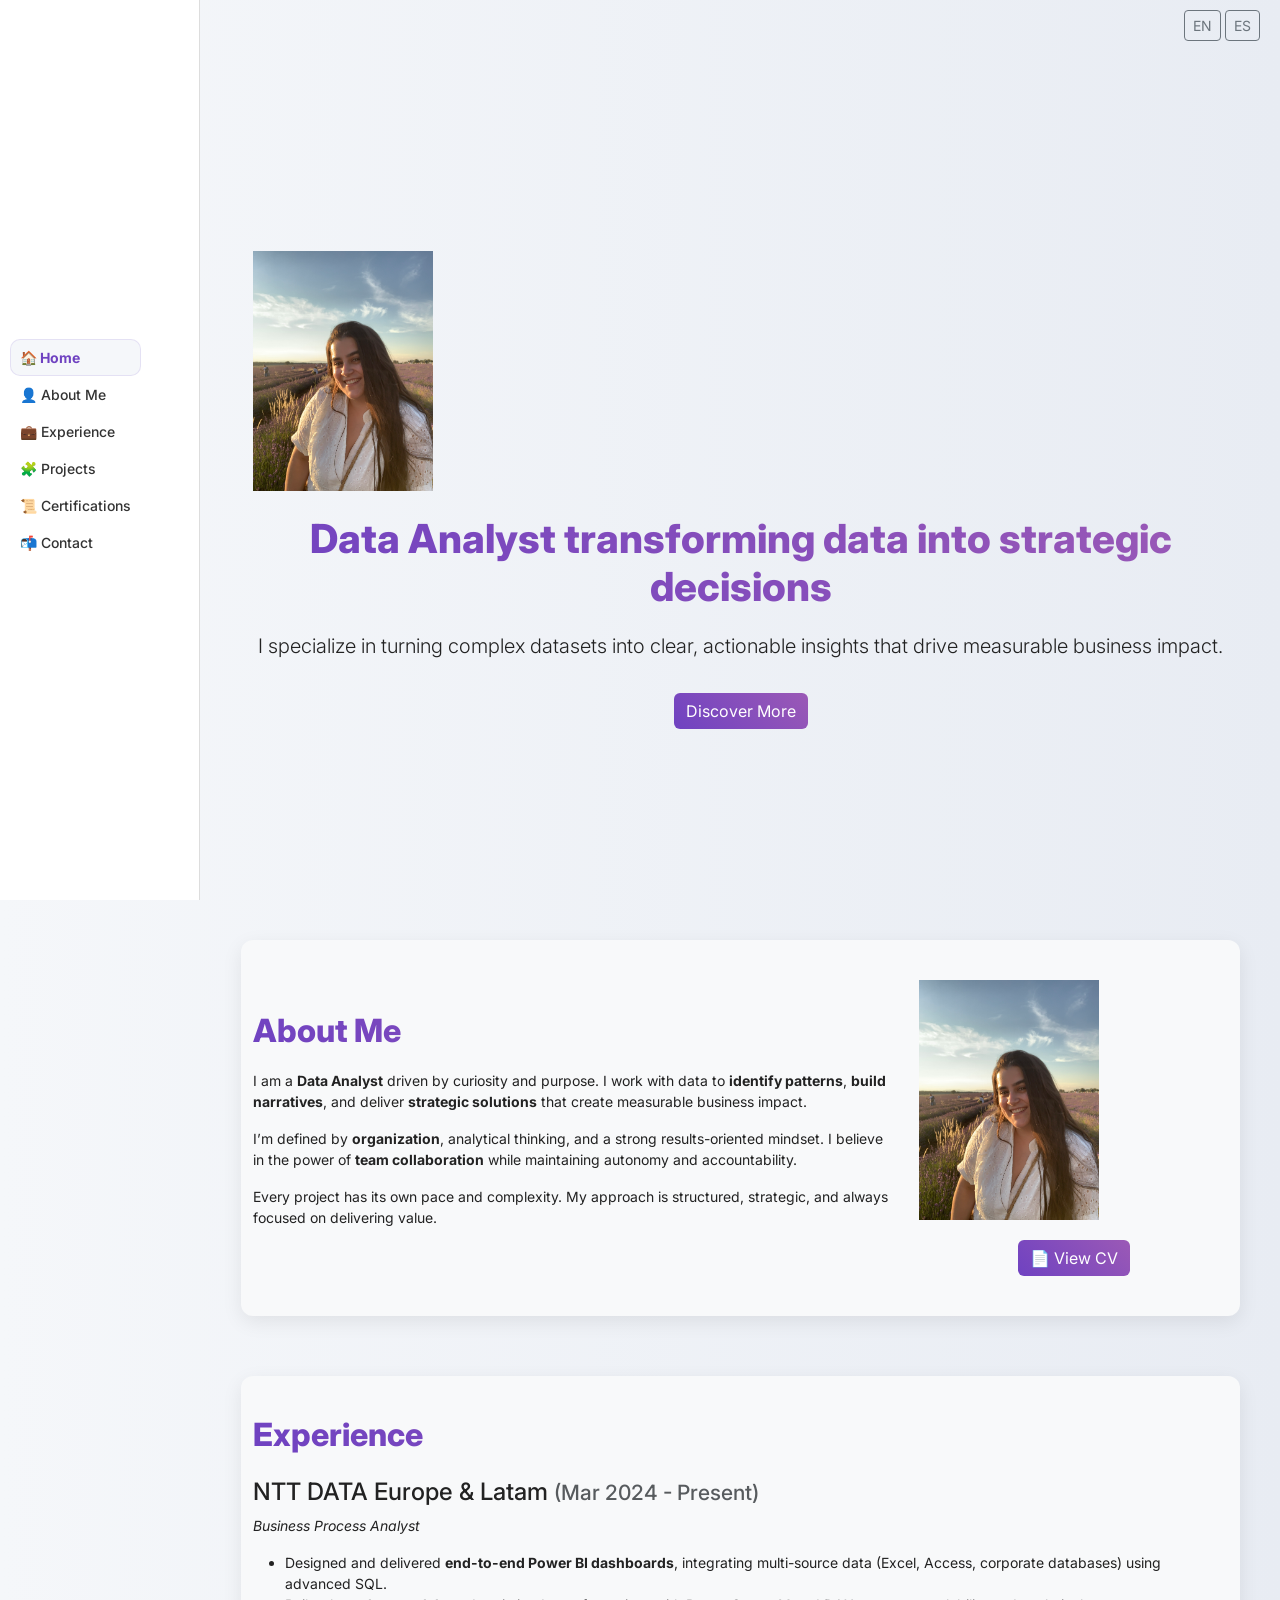
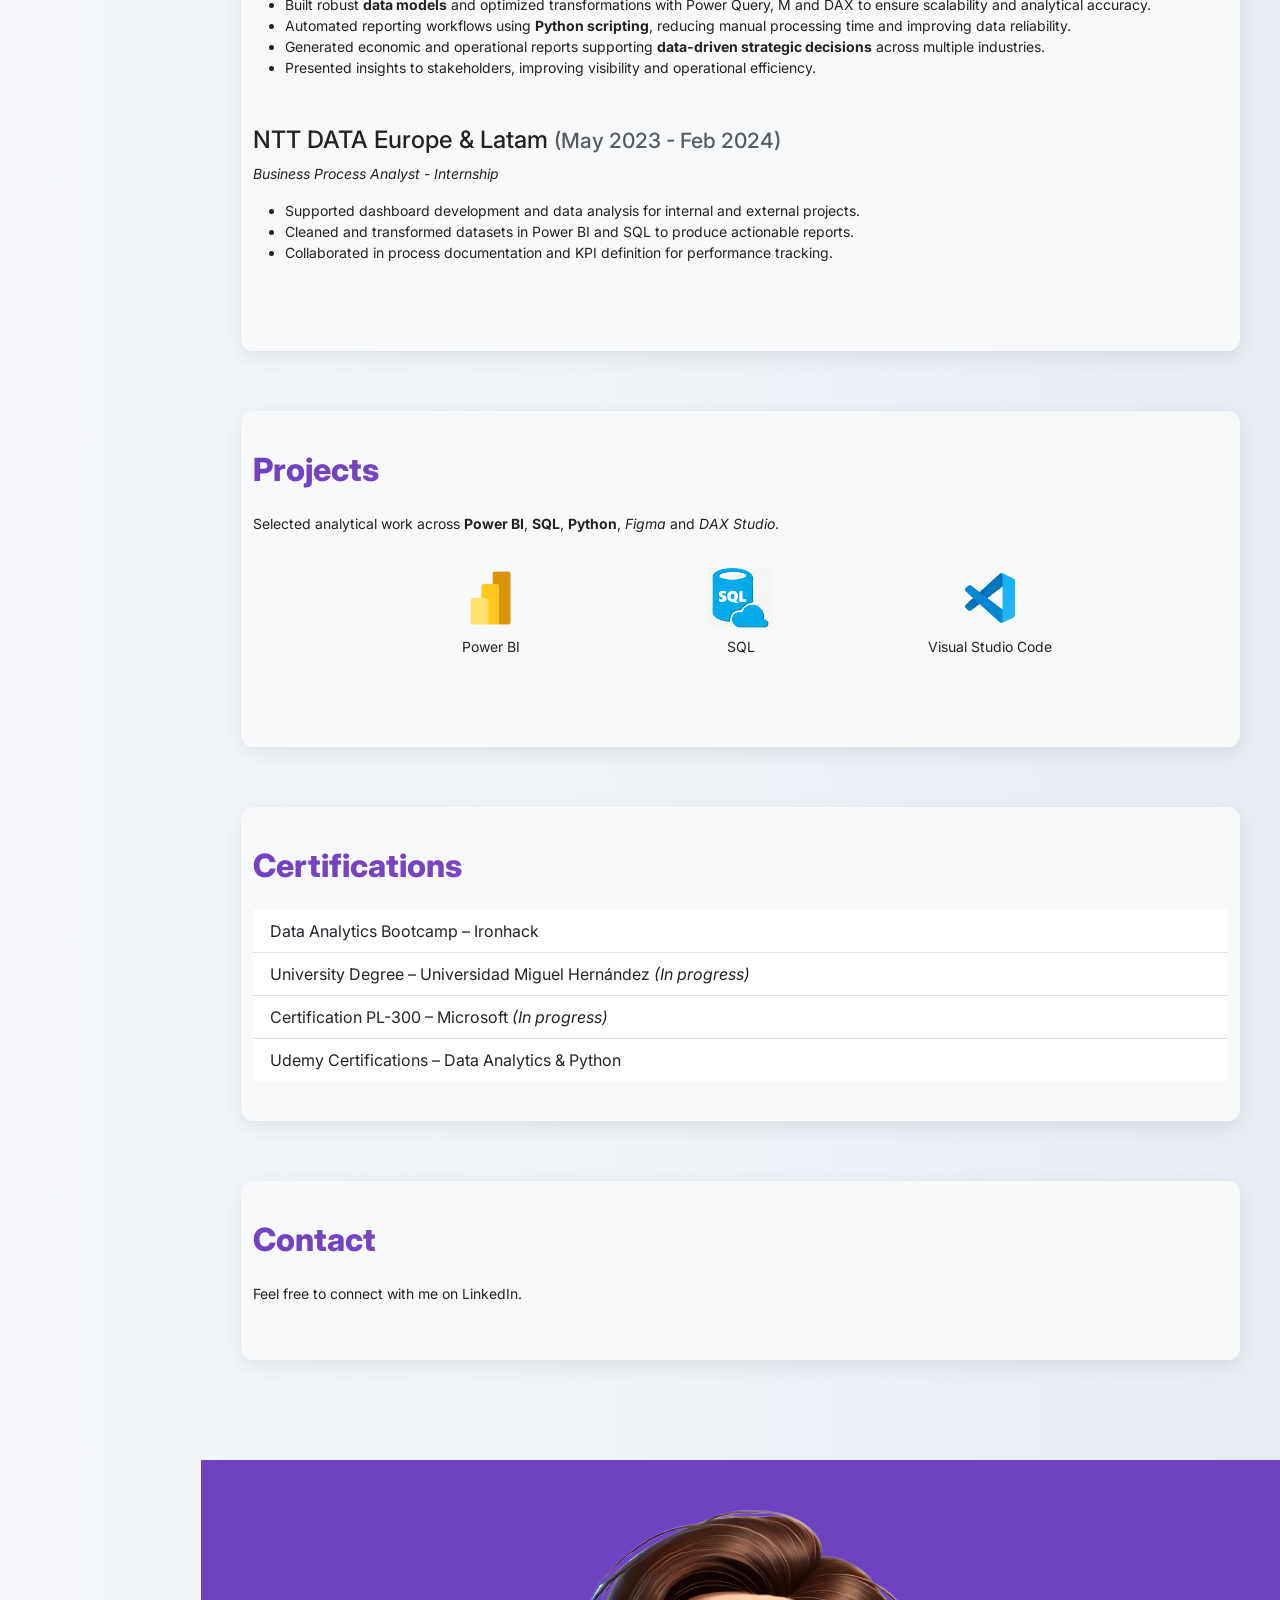
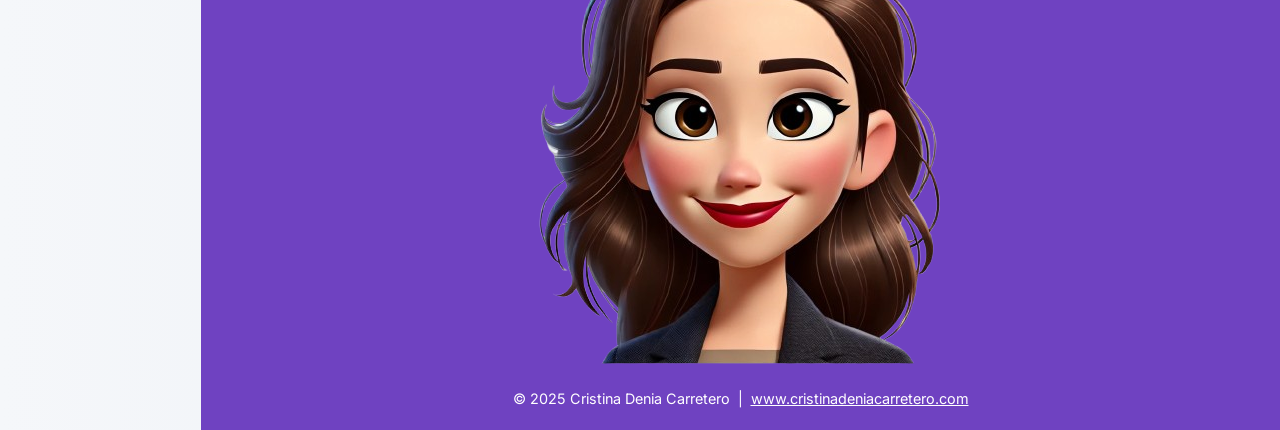
==== commit 410a83e1: "Update index.html" ====
--- a/index.html
+++ b/index.html
@@ -1,1149 +1,1306 @@
-    <!DOCTYPE html>
-    <html lang="es">
-    <head>
-      <meta charset="UTF-8" />
-      <meta name="viewport" content="width=device-width, initial-scale=1.0" />
-      <meta name="description" content="Data Analyst portfolio - Power BI, SQL, Python, VSC experience and certifications" />
-      <title>Cristina Denia Carretero | Portfolio</title>
-      <link rel="icon" type="image/png" href="images/custom-icon.png" />
-    
-      <!-- Google Fonts -->
-      <link href="https://fonts.googleapis.com/css2?family=Inter:wght@400;600;800&display=swap" rel="stylesheet">
-    
-      <!-- Bootstrap & FontAwesome (CSS) -->
-      <link href="https://cdn.jsdelivr.net/npm/bootstrap@5.3.2/dist/css/bootstrap.min.css" rel="stylesheet">
-      <link href="https://cdnjs.cloudflare.com/ajax/libs/font-awesome/6.4.0/css/all.min.css" rel="stylesheet">
-    
-      <style>
-        /* ─────────────────────────────────────────────────────────────
-           Variables y ajustes globales
-        ───────────────────────────────────────────────────────────── */
-        :root{
-          --sidebar-width: 200px;   /* ancho barra lateral */
-          --sidebar-border: 1px;    /* grosor borde lateral */
-        }
-    
-        html { scroll-behavior: smooth; } /* scroll suave a anclas */
-    
-        body {
-          font-family: 'Inter', sans-serif;
-          background: linear-gradient(to right, #f5f7fa, #e8ecf3);
-          margin: 0;
-          font-size: 15px;
-        }
-    
-        /* Tipografía responsiva ligera */
-        @media (min-width: 992px) { body { font-size: 14px; } }
-        @media (max-width: 768px) { body { font-size: 13px; } }
-    
-        /* Cuando haces clic en un enlace a #seccion, deja espacio superior
-           para que el título no quede pegado al borde */
-        section[id] { scroll-margin-top: 90px; }
-    
-        .profile-photo {
-          width: 180px;
-          border-radius: 0%;
-          margin-bottom: 20px;
-        }
-    
-        .btn-purple {
-          background: linear-gradient(45deg, #6f42c1, #9b59b6);
-          color: white;
-          border: none;
-        }
-        .btn-purple:hover {
-          background: linear-gradient(45deg, #5a32a3, #8e44ad);
-          color: white;
-        }
-    
-        .section h2,
-        .section h1 {
-          background: linear-gradient(45deg, #6f42c1, #9b59b6);
-          -webkit-background-clip: text;
-          -webkit-text-fill-color: transparent;
-          background-clip: text;
-          color: transparent;
-          font-weight: 800;
-          margin-bottom: 20px;
-        }
-    
-        /* ─────────────────────────────────────────────────────────────
-           Selector de idioma (fijo arriba a la derecha)
-        ───────────────────────────────────────────────────────────── */
-        .language-switch {
-          position: fixed;
-          top: 10px;
-          right: 20px;
-          z-index: 9999;
-        }
-    
-        /* ─────────────────────────────────────────────────────────────
-           Sidebar (solo escritorio)
-        ───────────────────────────────────────────────────────────── */
-        .sidebar {
-          position: fixed;
-          top: 0; left: 0;
-          width: var(--sidebar-width);
-          height: 100vh;
-          background-color: #fff;
-          border-right: 1px solid #ddd;
-          z-index: 998;
-          overflow-y: auto;
-    
-          display: flex;
-          flex-direction: column;
-          justify-content: space-around; /* reparte verticalmente */
-          align-items: flex-start;       /* texto a la izquierda */
-          padding: 40px 0;
-        }
-    
-        .sidebar ul {
-          list-style: none;
-          margin: 0;
-          padding-left: 10px;
-          padding-right: 0;
-          display: flex;
-          flex-direction: column;
-          gap: 0;
-          width: 100%;
-        }
-        .sidebar ul li { margin: 0; }
+<!DOCTYPE html>
+<html lang="es">
+<head>
+  <meta charset="UTF-8" />
+  <meta name="viewport" content="width=device-width, initial-scale=1.0" />
+  <!-- SEO & sharing -->
+  <meta name="description" content="Data Analyst portfolio - Power BI, SQL, Python, VSC experience and certifications" />
+  <meta name="author" content="Cristina Denia Carretero" />
+  <meta name="keywords" content="Data Analyst, Power BI, SQL, Python, Data Visualization, Business Intelligence" />
+  <!-- Open Graph (mejora apariencia al compartir en redes) -->
+  <meta property="og:title" content="Cristina Denia Carretero | Data Analyst" />
+  <meta property="og:description" content="Analista de datos especializada en Power BI, SQL y Python. Transformo datos en insights accionables." />
+  <meta property="og:type" content="website" />
+  <meta property="og:url" content="https://www.cristinadeniacarretero.com" />
+  <title>Cristina Denia Carretero | Portfolio</title>
+  <link rel="icon" type="image/png" href="images/custom-icon.png" />
+
+  <!-- PERFORMANCE: preconnect a Google Fonts -->
+  <link rel="preconnect" href="https://fonts.googleapis.com">
+  <link rel="preconnect" href="https://fonts.gstatic.com" crossorigin>
+  <!-- Google Fonts -->
+  <link href="https://fonts.googleapis.com/css2?family=Inter:wght@400;600;800&display=swap" rel="stylesheet">
+
+  <!-- Bootstrap & FontAwesome (CSS) -->
+  <!-- Nota: si quieres máxima seguridad/performance, añade SRI hashes aquí. -->
+  <link href="https://cdn.jsdelivr.net/npm/bootstrap@5.3.2/dist/css/bootstrap.min.css" rel="stylesheet">
+  <link href="https://cdnjs.cloudflare.com/ajax/libs/font-awesome/6.4.0/css/all.min.css" rel="stylesheet">
+
+  <style>
+    /* ======================
+       VARIABLES GLOBALES
+       - Centraliza colores/medidas para mantenimiento
+       ====================== */
+    :root {
+      --sidebar-width: 200px;   /* ancho barra lateral */
+      --sidebar-border: 1px;    /* grosor borde lateral */
+      --primary-500: #6f42c1;
+      --primary-400: #9b59b6;
+      --primary-600: #5a32a3;
+      --muted-border: #ddd;
+      --bg-gradient-from: #f5f7fa;
+      --bg-gradient-to: #e8ecf3;
+      --content-max-width: 1200px;
+    }
+
+    /* Scroll suave a anclas */
+    html { scroll-behavior: smooth; }
+
+    /* ---------- Body ---------- */
+    body {
+      font-family: 'Inter', system-ui, -apple-system, "Segoe UI", Roboto, "Helvetica Neue", Arial;
+      background: linear-gradient(to right, var(--bg-gradient-from), var(--bg-gradient-to));
+      margin: 0;
+      font-size: 15px; /* base */
+      color: #222;
+      -webkit-font-smoothing: antialiased;
+      -moz-osx-font-smoothing: grayscale;
+    }
+
+    /* Tipografía responsiva ligera */
+    @media (min-width: 992px) { body { font-size: 14px; } }
+    @media (max-width: 768px) { body { font-size: 13px; } }
+
+    /* Evita que títulos de secciones queden pegados al borde al navegar por anclas */
+    section[id] { scroll-margin-top: 90px; }
+
+    /* ---------- Imágenes / avatar ---------- */
+    .profile-photo {
+      width: 180px;
+      border-radius: 0;      /* preferible usar 0 en vez de 0% */
+      margin-bottom: 20px;
+      display: block;
+      height: auto;
+      object-fit: cover;
+    }
+
+    /* Botón morado reutilizable */
+    .btn-purple {
+      background: linear-gradient(45deg, var(--primary-500), var(--primary-400));
+      color: #fff;
+      border: none;
+    }
+    .btn-purple:hover,
+    .btn-purple:focus {
+      background: linear-gradient(45deg, var(--primary-600), var(--primary-500));
+      color: #fff;
+      outline: none;
+      box-shadow: 0 4px 16px rgba(111,66,193,0.12);
+    }
+
+    /* Títulos con gradiente (mejor accesibilidad: no exclusivamente para lectura) */
+    .section h2,
+    .section h1 {
+      background: linear-gradient(45deg, var(--primary-500), var(--primary-400));
+      -webkit-background-clip: text;
+      -webkit-text-fill-color: transparent;
+      background-clip: text;
+      color: transparent;
+      font-weight: 800;
+      margin-bottom: 20px;
+    }
+
+    /* ---------- Selector de idioma (fijo) ---------- */
+    .language-switch {
+      position: fixed;
+      top: 10px;
+      right: 20px;
+      z-index: 9999;
+    }
+
+    /* ---------- Sidebar (desktop) ---------- */
+    .sidebar {
+      position: fixed;
+      top: 0;
+      left: 0;
+      width: var(--sidebar-width);
+      height: 100vh;
+      background-color: #fff;
+      border-right: var(--sidebar-border) solid var(--muted-border);
+      z-index: 998;
+      overflow-y: auto;
+
+      display: flex;
+      flex-direction: column;
+      justify-content: space-around; /* reparte verticalmente */
+      align-items: flex-start;       /* texto a la izquierda */
+      padding: 40px 0;
+    }
+
+    .sidebar ul {
+      list-style: none;
+      margin: 0;
+      padding-left: 10px;
+      display: flex;
+      flex-direction: column;
+      gap: 0;
+      width: 100%;
+    }
+    .sidebar ul li { margin: 0; }
+
+    .linkedin-clean {
+      background: white;
+      padding: 20px;
+      border-radius: 12px;
+      display: inline-block;
+    }
+
+    .sidebar ul li a {
+      display: block;
+      width: 100%;
+      text-decoration: none;
+      color: #333;
+      font-weight: 500;
+      padding: 8px 10px;
+      border-radius: 10px;
+      transition: background .25s ease, color .25s ease, transform .12s ease;
+    }
+    .sidebar ul li a:hover {
+      color: var(--primary-500);
+      background: rgba(111,66,193,.08);
+      transform: translateX(2px);
+    }
+    .sidebar ul li a.active {
+      color: var(--primary-500);
+      background: #f5f7fa;
+      font-weight: 700;
+      box-shadow: inset 0 0 0 1px rgba(111,66,193,.12);
+    }
+    .sidebar ul li a::after { content: none; }
+
+    /* ---------- Contenedor principal ---------- */
+    .content-wrapper {
+      margin-left: calc(var(--sidebar-width) + var(--sidebar-border));
+      padding: 40px;
+      max-width: var(--content-max-width);
+    }
+
+    .section { padding: 80px 0; }
+
+    .section-center {
+      min-height: 100vh;
+      display: flex;
+      flex-direction: column;
+      justify-content: center;
+      align-items: center;
+      text-align: center;
+    }
+
+    .Projects-icon { max-height: 70px; width: auto; }
+    @media (min-width: 768px) { .Projects-icon { max-height: 60px; } }
+    @media (max-width: 576px) { .Projects-icon { max-height: 40px; } }
+
+    /* Animación de aparición: respetamos prefers-reduced-motion */
+    .fade-in {
+      opacity: 0;
+      transform: translateY(20px);
+      transition: all 0.6s ease-out;
+    }
+    .fade-in.visible {
+      opacity: 1;
+      transform: translateY(0);
+    }
+    @media (prefers-reduced-motion: reduce) {
+      .fade-in { transition: none !important; transform: none !important; opacity: 1 !important; }
+    }
+
+    .section.bg-light {
+      margin-bottom: 60px;
+      padding-top: 40px;
+      padding-bottom: 40px;
+      border-radius: 12px;
+      box-shadow: 0 6px 20px rgba(0,0,0,0.08);
+      background-color: #fff;
+    }
+
+    .project-link {
+      display: inline-block;
+      text-decoration: none;
+      color: inherit;
+      padding: 10px;
+      border-radius: 10px;
+      transition: transform 0.18s ease, background-color 0.18s ease;
+    }
+    .project-link:hover {
+      background-color: rgba(111, 66, 193, 0.06);
+      transform: translateY(-3px);
+    }
+
+    /* ---------- Responsive ---------- */
+    @media (max-width: 768px) {
+      .sidebar { display: none; }
+      .content-wrapper { margin-left: 0; padding: 90px 20px 20px; }
+      #mobileMenu { margin-top: 60px; }
+      .profile-photo { max-width: 140px; }
+    }
+    @media (min-width: 769px) {
+      .profile-photo { max-width: 200px; }
+    }
+
+    /* ---------- Footer styling (responsive aware) ---------- */
+    .site-footer {
+      background-color: var(--primary-500);
+      color: #fff;
+      padding: 1.25rem 0;
+      width: 100%;
+      display: flex;
+      justify-content: center;
+      align-items: center;
+    }
+    .site-footer a { color: #fff; text-decoration: underline; }
+
+    .site-footer__inner {
+      max-width: 900px;
+      padding: 0 16px;
+      text-align: center;
+      margin: 0 auto;
+    }
+    .site-footer p { font-size: 0.9rem; margin: 0; }
+
+    @media (max-width: 768px) {
+      .site-footer { margin-left: 0; width: 100%; }
+      .site-footer p { font-size: 0.8rem; }
+    }
+    @media (min-width: 769px) {
+      .site-footer {
+        margin-left: calc(var(--sidebar-width) + var(--sidebar-border));
+        width: calc(100% - (var(--sidebar-width) + var(--sidebar-border)));
+      }
+    }
+
+    /* ---------- Mobile toggler (fijo) ---------- */
+    .mobile-toggler {
+      position: fixed;
+      top: 10px;
+      left: 20px;
+      z-index: 9999;
+      background-color: white;
+      border: 1px solid #ccc;
+      padding: 6px 10px;
+      border-radius: 6px;
+      line-height: 1;
+    }
+    .mobile-toggler i { font-size: 20px; }
+  </style>
+</head>
+<body>
+
+<!-- =========================
+     Language Switch
+     ========================= -->
+<div class="language-switch" role="group" aria-label="Language selector">
+  <button 
+    type="button"
+    class="btn btn-sm btn-outline-secondary"
+    data-lang-btn="en"
+    aria-pressed="false">
+    EN
+  </button>
+  <button 
+    type="button"
+    class="btn btn-sm btn-outline-secondary"
+    data-lang-btn="es"
+    aria-pressed="false">
+    ES
+  </button>
+</div>
+
+
+<!-- =========================
+     Desktop Sidebar Navigation
+     ========================= -->
+<nav class="sidebar d-none d-md-flex" aria-label="Main navigation">
+  <div class="sidebar-inner">
+
+    <!-- English Navigation -->
+    <ul class="sidebar-nav" data-lang="en">
+      <li><a href="#home">🏠 Home</a></li>
+      <li><a href="#about">👤 About Me</a></li>
+      <li><a href="#experience">💼 Experience</a></li>
+      <li><a href="#projects">🧩 Projects</a></li>
+      <li><a href="#certifications">📜 Certifications</a></li>
+      <li><a href="#contact">📬 Contact</a></li>
+    </ul>
+
+    <!-- Spanish Navigation -->
+    <ul class="sidebar-nav" data-lang="es">
+      <li><a href="#home">🏠 Inicio</a></li>
+      <li><a href="#about">👤 Sobre mí</a></li>
+      <li><a href="#experience">💼 Experiencia</a></li>
+      <li><a href="#projects">🧩 Proyectos</a></li>
+      <li><a href="#certifications">📜 Certificaciones</a></li>
+      <li><a href="#contact">📬 Contacto</a></li>
+    </ul>
+
+  </div>
+</nav>
+
+
+<!-- =========================
+     Mobile Menu Toggle
+     ========================= -->
+<button
+  class="mobile-toggler d-md-none"
+  type="button"
+  data-bs-toggle="offcanvas"
+  data-bs-target="#mobileMenu"
+  aria-controls="mobileMenu"
+  aria-expanded="false"
+  aria-label="Toggle navigation menu">
+  <i class="fa-solid fa-bars" aria-hidden="true"></i>
+</button>
+
+
+<!-- =========================
+     Mobile Offcanvas Menu
+     ========================= -->
+<div 
+  class="offcanvas offcanvas-start d-md-none" 
+  tabindex="-1" 
+  id="mobileMenu" 
+  aria-labelledby="mobileMenuLabel">
+
+  <div class="offcanvas-header">
+    <h5 class="offcanvas-title" id="mobileMenuLabel">Menu</h5>
+    <button 
+      type="button" 
+      class="btn-close text-reset" 
+      data-bs-dismiss="offcanvas" 
+      aria-label="Close menu">
+    </button>
+  </div>
+
+  <div class="offcanvas-body">
+
+    <!-- English -->
+    <ul class="list-unstyled mb-0" data-lang="en">
+      <li><a class="d-block py-2" href="#home" data-bs-dismiss="offcanvas">🏠 Home</a></li>
+      <li><a class="d-block py-2" href="#about" data-bs-dismiss="offcanvas">👤 About Me</a></li>
+      <li><a class="d-block py-2" href="#experience" data-bs-dismiss="offcanvas">💼 Experience</a></li>
+      <li><a class="d-block py-2" href="#projects" data-bs-dismiss="offcanvas">🧩 Projects</a></li>
+      <li><a class="d-block py-2" href="#certifications" data-bs-dismiss="offcanvas">📜 Certifications</a></li>
+      <li><a class="d-block py-2" href="#contact" data-bs-dismiss="offcanvas">📬 Contact</a></li>
+    </ul>
+
+    <!-- Spanish -->
+    <ul class="list-unstyled mb-0" data-lang="es">
+      <li><a class="d-block py-2" href="#home" data-bs-dismiss="offcanvas">🏠 Inicio</a></li>
+      <li><a class="d-block py-2" href="#about" data-bs-dismiss="offcanvas">👤 Sobre mí</a></li>
+      <li><a class="d-block py-2" href="#experience" data-bs-dismiss="offcanvas">💼 Experiencia</a></li>
+      <li><a class="d-block py-2" href="#projects" data-bs-dismiss="offcanvas">🧩 Proyectos</a></li>
+      <li><a class="d-block py-2" href="#certifications" data-bs-dismiss="offcanvas">📜 Certificaciones</a></li>
+      <li><a class="d-block py-2" href="#contact" data-bs-dismiss="offcanvas">📬 Contacto</a></li>
+    </ul>
+
+  </div>
+</div>
+
+
+<!-- Contenido -->
+<div class="content-wrapper">
+
+  <!-- =========================
+       HERO
+       ========================= -->
+  <section class="section section-center fade-in text-center" id="home">
+    <div class="container">
+
+      <img 
+        src="images/photo_profile.jpg" 
+        alt="Cristina Denia Carretero - Data Analyst"
+        class="profile-photo img-fluid mb-4"
+        loading="lazy">
+
+      <!-- EN -->
+      <div data-lang="en">
+        <h1>Data Analyst transforming data into strategic decisions</h1>
+        <p class="lead">
+          I specialize in turning complex datasets into clear, actionable insights 
+          that drive measurable business impact.
+        </p>
+        <a href="#about" class="btn btn-purple mt-3">Discover More</a>
+      </div>
+
+      <!-- ES -->
+      <div data-lang="es">
+        <h1>Analista de Datos que transforma datos en decisiones estratégicas</h1>
+        <p class="lead">
+          Transformo datos complejos en insights claros y accionables 
+          que impulsan decisiones con impacto medible.
+        </p>
+        <a href="#about" class="btn btn-purple mt-3">Descubrir más</a>
+      </div>
+
+    </div>
+  </section>
+
+
+  <!-- =========================
+       ABOUT
+       ========================= -->
+  <section class="section bg-light fade-in" id="about">
+    <div class="container">
+      <div class="row align-items-center justify-content-center flex-row-reverse">
+        
+        <!-- FOTO + CV -->
+        <div class="col-lg-4 col-md-5 text-center mb-4 mb-md-0">
+
+          <img 
+            src="images/photo_profile.jpg"
+            alt="Cristina Denia Carretero profile photo"
+            class="profile-photo img-fluid"
+            loading="lazy">
+
+          <div class="mt-3">
+
+            <div data-lang="en">
+              <a href="Carta de presentación - Cristina Denia Carretero.pdf"
+                 class="btn btn-purple"
+                 target="_blank"
+                 rel="noopener noreferrer">
+                 📄 View CV
+              </a>
+            </div>
+
+            <div data-lang="es">
+              <a href="Carta de presentación - Cristina Denia Carretero.pdf"
+                 class="btn btn-purple"
+                 target="_blank"
+                 rel="noopener noreferrer">
+                 📄 Ver CV
+              </a>
+            </div>
+
+          </div>
+        </div>
+
+        <!-- TEXTO -->
+        <div class="col-lg-8 col-md-7 about-text">
+
+          <!-- ES -->
+          <div data-lang="es">
+            <h2>Sobre Mí</h2>
+            <p>
+              Soy <strong>Analista de Datos</strong> guiada por la curiosidad y el propósito. 
+              Trabajo con datos para <strong>descubrir patrones</strong>, 
+              <strong>contar historias</strong> y ofrecer <strong>soluciones estratégicas</strong> 
+              que generan <em>impacto real en el negocio</em>.
+            </p>
+            <p>
+              Me definen la <strong>organización</strong>, la <strong>capacidad analítica</strong> 
+              y la orientación a resultados. Creo firmemente en el <strong>trabajo en equipo</strong>, 
+              pero también en la autonomía y la responsabilidad individual.
+            </p>
+            <p>
+              Entiendo que cada proyecto tiene su ritmo y complejidad. 
+              Mi enfoque es estructurado, estratégico y siempre orientado a aportar valor.
+            </p>
+          </div>
+
+          <!-- EN -->
+          <div data-lang="en">
+            <h2>About Me</h2>
+            <p>
+              I am a <strong>Data Analyst</strong> driven by curiosity and purpose. 
+              I work with data to <strong>identify patterns</strong>, 
+              <strong>build narratives</strong>, and deliver <strong>strategic solutions</strong> 
+              that create measurable business impact.
+            </p>
+            <p>
+              I’m defined by <strong>organization</strong>, analytical thinking, 
+              and a strong results-oriented mindset. I believe in the power of 
+              <strong>team collaboration</strong> while maintaining autonomy and accountability.
+            </p>
+            <p>
+              Every project has its own pace and complexity. 
+              My approach is structured, strategic, and always focused on delivering value.
+            </p>
+          </div>
+
+        </div>
+      </div>
+    </div>
+  </section>
+
+
+  <!-- =========================
+       EXPERIENCE
+       ========================= -->
+  <section class="section bg-light fade-in" id="experience">
+    <div class="container">
+
+      <!-- ENGLISH -->
+      <div data-lang="en">
+        <h2 class="mb-4">Experience</h2>
+
+        <div class="mb-5">
+          <h4>
+            NTT DATA Europe &amp; Latam 
+            <small class="text-muted">(Mar 2024 - Present)</small>
+          </h4>
+          <p><em>Business Process Analyst</em></p>
+
+          <ul class="text-start mx-auto experience-list">
+            <li>
+              Designed and delivered <strong>end-to-end Power BI dashboards</strong>, 
+              integrating multi-source data (Excel, Access, corporate databases) using advanced SQL.
+            </li>
+            <li>
+              Built robust <strong>data models</strong> and optimized transformations 
+              with Power Query, M and DAX to ensure scalability and analytical accuracy.
+            </li>
+            <li>
+              Automated reporting workflows using <strong>Python scripting</strong>, 
+              reducing manual processing time and improving data reliability.
+            </li>
+            <li>
+              Generated economic and operational reports supporting 
+              <strong>data-driven strategic decisions</strong> across multiple industries.
+            </li>
+            <li>
+              Presented insights to stakeholders, improving visibility and operational efficiency.
+            </li>
+          </ul>
+        </div>
+
+        <div class="mb-5">
+          <h4>
+            NTT DATA Europe &amp; Latam 
+            <small class="text-muted">(May 2023 - Feb 2024)</small>
+          </h4>
+          <p><em>Business Process Analyst - Internship</em></p>
+
+          <ul class="text-start mx-auto experience-list">
+            <li>
+              Supported dashboard development and data analysis for internal and external projects.
+            </li>
+            <li>
+              Cleaned and transformed datasets in Power BI and SQL to produce actionable reports.
+            </li>
+            <li>
+              Collaborated in process documentation and KPI definition for performance tracking.
+            </li>
+          </ul>
+        </div>
+      </div>
+
+
+      <!-- SPANISH -->
+      <div data-lang="es">
+        <h2 class="mb-4">Experiencia</h2>
+
+        <div class="mb-5">
+          <h4>
+            NTT DATA Europe &amp; Latam 
+            <small class="text-muted">(Mar 2024 - Actualidad)</small>
+          </h4>
+          <p><em>Business Process Analyst</em></p>
+
+          <ul class="text-start mx-auto experience-list">
+            <li>
+              Diseño y desarrollo de <strong>dashboards end-to-end en Power BI</strong>, 
+              integrando datos de múltiples fuentes mediante SQL avanzado.
+            </li>
+            <li>
+              Construcción de <strong>modelos de datos robustos</strong> y optimización 
+              de transformaciones con Power Query, M y DAX.
+            </li>
+            <li>
+              Automatización de procesos con <strong>Python</strong>, reduciendo tiempos manuales 
+              y mejorando la fiabilidad de los reportes.
+            </li>
+            <li>
+              Elaboración de informes económicos y operativos que respaldan 
+              <strong>decisiones estratégicas basadas en datos</strong>.
+            </li>
+            <li>
+              Presentación de insights a stakeholders, mejorando visibilidad y eficiencia operativa.
+            </li>
+          </ul>
+        </div>
+
+        <div class="mb-5">
+          <h4>
+            NTT DATA Europe &amp; Latam 
+            <small class="text-muted">(May 2023 - Feb 2024)</small>
+          </h4>
+          <p><em>Business Process Analyst - Prácticas</em></p>
+
+          <ul class="text-start mx-auto experience-list">
+            <li>
+              Apoyo en el desarrollo de dashboards y análisis de datos para proyectos internos y externos.
+            </li>
+            <li>
+              Transformación y limpieza de datos en Power BI y SQL para generar reportes accionables.
+            </li>
+            <li>
+              Colaboración en documentación de procesos y definición de KPIs.
+            </li>
+          </ul>
+        </div>
+      </div>
+
+    </div>
+  </section>
+
+
+<!-- ===========================
+     Projects
+     =========================== -->
+<section class="section bg-light fade-in" id="projects">
+  <div class="container">
+    <div class="row align-items-start">
+      
+      <!-- Texto descriptivo -->
+      <div class="col-12 projects-text">
+
+        <!-- EN -->
+        <div data-lang="en">
+          <h2 class="mb-4">Projects</h2>
+          <p class="mb-4">
+            Selected analytical work across 
+            <strong>Power BI</strong>, <strong>SQL</strong>, 
+            <strong>Python</strong>, <em>Figma</em> and <em>DAX Studio</em>.
+          </p>
+        </div>
+
+        <!-- ES -->
+        <div data-lang="es">
+          <h2 class="mb-4">Proyectos</h2>
+          <p class="mb-4">
+            Trabajo analítico seleccionado en 
+            <strong>Power BI</strong>, <strong>SQL</strong>, 
+            <strong>Python</strong>, <em>Figma</em> y <em>DAX Studio</em>.
+          </p>
+        </div>
+
+      </div>
+      
+      <!-- Iconos / enlaces -->
+      <div class="col-12">
+        <div class="row justify-content-center">
+
+          <!-- Power BI -->
+          <div class="col-6 col-md-3 mb-4 text-center">
+            <button class="project-link border-0 bg-transparent"
+                    data-bs-toggle="modal"
+                    data-bs-target="#modalPowerBI">
+              <img src="images/Powerbi_Logo.png"
+                   alt="Power BI Logo"
+                   class="Projects-icon mb-2"
+                   loading="lazy">
+              <p>Power BI</p>
+            </button>
+          </div>
+
+          <!-- SQL -->
+          <div class="col-6 col-md-3 mb-4 text-center">
+            <button class="project-link border-0 bg-transparent"
+                    data-bs-toggle="modal"
+                    data-bs-target="#modalSQL">
+              <img src="images/sql_Logo.jpg"
+                   alt="SQL Logo"
+                   class="Projects-icon mb-2"
+                   loading="lazy">
+              <p>SQL</p>
+            </button>
+          </div>
           
-        .linkedin-clean {
-          background: white;
-          padding: 20px;
-          border-radius: 12px;
-          display: inline-block;
-        }
-
-        .sidebar ul li a {
-          display: block;
-          width: 100%;
-          text-decoration: none;
-          color: #333;
-          font-weight: 500;
-          padding: 8px 10px;
-          border-radius: 10px;
-          transition: background .25s ease, color .25s ease;
-        }
-        .sidebar ul li a:hover {
-          color: #6f42c1;
-          background: rgba(111,66,193,.08);
-        }
-        .sidebar ul li a.active {
-          color: #6f42c1;
-          background: #f5f7fa;
-          font-weight: 700;
-          box-shadow: inset 0 0 0 1px rgba(111,66,193,.12);
-        }
-        .sidebar ul li a::after { content: none; }
-    
-        /* Contenedor del contenido principal:
-           usa la MISMA variable de ancho que la sidebar */
-        .content-wrapper {
-          margin-left: calc(var(--sidebar-width) + var(--sidebar-border));
-          padding: 40px;
-        }
-    
-        .section { padding: 80px 0; }
-    
-        .section-center {
-          min-height: 100vh;
-          display: flex;
-          flex-direction: column;
-          justify-content: center;
-          align-items: center;
-          text-align: center;
-        }
-    
-        .Projects-icon { max-height: 70px; width: auto; }
-        @media (min-width: 768px) { .Projects-icon { max-height: 60px; } }
-        @media (max-width: 576px) { .Projects-icon { max-height: 40px; } }
-    
-        .fade-in { opacity: 0; transform: translateY(20px); transition: all 0.6s ease-out; }
-        .fade-in.visible { opacity: 1; transform: translateY(0); }
-    
-        .section.bg-light {
-          margin-bottom: 60px;
-          padding-top: 40px;
-          padding-bottom: 40px;
-          border-radius: 12px;
-          box-shadow: 0 6px 20px rgba(0,0,0,0.08);
-        }
-    
-        .project-link {
-          display: inline-block;
-          text-decoration: none;
-          color: inherit;
-          padding: 10px;
-          border-radius: 10px;
-          transition: all 0.3s ease;
-        }
-        .project-link:hover {
-          background-color: rgba(111, 66, 193, 0.1);
-          transform: translateY(-3px);
-        }
-    
-        /* ─────────────────────────────────────────────────────────────
-           Responsive: en móvil ocultamos sidebar y ajustamos paddings
-        ───────────────────────────────────────────────────────────── */
-        @media (max-width: 768px) {
-          .sidebar { display: none; }
-          .content-wrapper { margin-left: 0; padding: 90px 20px 20px; }
-          #mobileMenu { margin-top: 60px; }
-          .profile-photo { max-width: 140px; }
-        }
-        @media (min-width: 769px) {
-          .profile-photo { max-width: 200px; }
-        }
-    
-        /* ─────────────────────────────────────────────────────────────
-           Footer con el mismo offset que el contenido en desktop
-        ───────────────────────────────────────────────────────────── */
-        .site-footer {
-          background-color: #6f42c1;
-          color: #fff;
-          padding: 1.25rem 0;
-          width: 100%;
-          display: flex;
-          justify-content: center;
-          align-items: center;
-        }
-        .site-footer a { color: #fff; text-decoration: underline; }
-    
-        .site-footer__inner {
-          max-width: 900px;
-          padding: 0 16px;
-          text-align: center;
-          margin: 0 auto;
-        }
-        .site-footer p { font-size: 0.9rem; margin: 0; }
-    
-        @media (max-width: 768px) {
-          .site-footer { margin-left: 0; width: 100%; }
-          .site-footer p { font-size: 0.8rem; }
-        }
-        @media (min-width: 769px) {
-          .site-footer {
-            margin-left: calc(var(--sidebar-width) + var(--sidebar-border));
-            width: calc(100% - (var(--sidebar-width) + var(--sidebar-border)));
-          }
-        }
-    
-        /* ─────────────────────────────────────────────────────────────
-           Botón toggler móvil (usamos icono FA para asegurar visibilidad)
-        ───────────────────────────────────────────────────────────── */
-        .mobile-toggler {
-          position: fixed;
-          top: 10px; left: 20px;
-          z-index: 9999;
-          background-color: white;
-          border: 1px solid #ccc;
-          padding: 6px 10px;
-          border-radius: 6px;
-          line-height: 1;
-        }
-        .mobile-toggler i { font-size: 20px; }
-      </style>
-    </head>
-    <body>
-  
-    <!-- Botón de idioma -->
-    <div class="language-switch" aria-label="Cambiar idioma">
-      <button class="btn btn-sm btn-outline-secondary" onclick="setLanguage('en')" aria-label="Set English">EN</button>
-      <button class="btn btn-sm btn-outline-secondary" onclick="setLanguage('es')" aria-label="Cambiar a español">ES</button>
-    </div>
-  
-    <!-- Sidebar solo para escritorio -->
-    <!-- role y aria-label mejoran accesibilidad para lectores de pantalla -->
-    <nav class="sidebar d-none d-md-flex" role="navigation" aria-label="Navegación lateral">
-      <div class="sidebar-inner">
-        <!-- EN -->
-        <ul class="sidebar-nav" data-lang="en" aria-label="Sections (English)">
-          <li><a href="#home">🏠 Home</a></li>
-          <li><a href="#about">👤 About Me</a></li>
-          <li><a href="#experience">💼 Experience</a></li>
-          <!-- Sugerencia: usa ids en minúsculas por consistencia: #projects -->
-          <li><a href="#projects">🧩 Projects</a></li>
-          <li><a href="#certifications">📜 Certifications</a></li>
-          <li><a href="#contact">📬 Contact</a></li>
-        </ul>
-        <!-- ES -->
-        <ul class="sidebar-nav" data-lang="es" aria-label="Secciones (Español)">
-          <li><a href="#home">🏠 Inicio</a></li>
-          <li><a href="#about">👤 Sobre mí</a></li>
-          <li><a href="#experience">💼 Experiencia</a></li>
-          <li><a href="#projects">🧩 Proyectos</a></li>
-          <li><a href="#certifications">📜 Certificaciones</a></li>
-          <li><a href="#contact">📬 Contacto</a></li>
-        </ul>
-      </div>
-    </nav>
-  
-    <!-- Botón de menú móvil fijo -->
-    <!-- Usamos un icono de FontAwesome para evitar depender de .navbar-light/.navbar-dark -->
-    <button
-      class="mobile-toggler d-md-none"
-      type="button"
-      data-bs-toggle="offcanvas"
-      data-bs-target="#mobileMenu"
-      aria-controls="mobileMenu"
-      aria-expanded="false"
-      aria-label="Abrir menú de navegación">
-      <i class="fa-solid fa-bars" aria-hidden="true"></i>
-    </button>
-  
-    <!-- Menú móvil (Offcanvas) -->
-    <div class="offcanvas offcanvas-start d-md-none" tabindex="-1" id="mobileMenu" aria-labelledby="mobileMenuLabel">
-      <div class="offcanvas-header">
-        <h5 class="offcanvas-title" id="mobileMenuLabel">Menú</h5>
-        <button type="button" class="btn-close text-reset" data-bs-dismiss="offcanvas" aria-label="Cerrar"></button>
-      </div>
-      <div class="offcanvas-body">
-        <!-- EN -->
-        <ul class="list-unstyled mb-0" data-lang="en" aria-label="Mobile menu (English)">
-          <li><a class="d-block py-2" href="#home" data-bs-dismiss="offcanvas">🏠 Home</a></li>
-          <li><a class="d-block py-2" href="#about" data-bs-dismiss="offcanvas">👤 About Me</a></li>
-          <li><a class="d-block py-2" href="#experience" data-bs-dismiss="offcanvas">💼 Experience</a></li>
-          <li><a class="d-block py-2" href="#projects" data-bs-dismiss="offcanvas">🧩 Projects</a></li>
-          <li><a class="d-block py-2" href="#certifications" data-bs-dismiss="offcanvas">📜 Certifications</a></li>
-          <li><a class="d-block py-2" href="#contact" data-bs-dismiss="offcanvas">📬 Contact</a></li>
-        </ul>
-        <!-- ES -->
-        <ul class="list-unstyled mb-0" data-lang="es" aria-label="Menú móvil (Español)">
-          <li><a class="d-block py-2" href="#home" data-bs-dismiss="offcanvas">🏠 Inicio</a></li>
-          <li><a class="d-block py-2" href="#about" data-bs-dismiss="offcanvas">👤 Sobre mí</a></li>
-          <li><a class="d-block py-2" href="#experience" data-bs-dismiss="offcanvas">💼 Experiencia</a></li>
-          <li><a class="d-block py-2" href="#projects" data-bs-dismiss="offcanvas">🧩 Proyectos</a></li>
-          <li><a class="d-block py-2" href="#certifications" data-bs-dismiss="offcanvas">📜 Certificaciones</a></li>
-          <li><a class="d-block py-2" href="#contact" data-bs-dismiss="offcanvas">📬 Contacto</a></li>
-        </ul>
-      </div>
-    </div>
-
-
-  <!-- Contenido -->
-  <div class="content-wrapper">
-
-    <!-- Hero (solo este centrado) -->
-    <section class="section section-center fade-in text-center" id="home">
-      <div class="container">
-        <img src="images/photo_profile.jpg" alt="Cristina Denia Carretero" class="profile-photo img-fluid mb-4" style="border-radius: 0; width: 100%; height: auto;">
-        <div data-lang="en">
-          <h1>Welcome to my profile!</h1>
-          <p class="lead">I’m Cristina, a Data Analyst driven by curiosity and purpose — I find patterns, uncover stories in numbers, and turn them into decisions that create real impact.</p>
-          <a href="#about" class="btn btn-purple mt-3">Discover More</a>
-        </div>
-        <div data-lang="es">
-          <h1>¡Bienvenidos a mi perfil!</h1>
-          <p class="lead">Soy Cristina, Analista de Datos, guiada por la curiosidad y el propósito: encuentro patrones, descubro las historias que esconden los números y las convierto en decisiones con impacto real.</p>
-          <a href="#about" class="btn btn-purple mt-3">Descubrir más</a>
-        </div>
-      </div>
-    </section>
-
-<!-- About -->
-<section class="section bg-light fade-in" id="about">
-  <div class="container">
-    <div class="row align-items-center justify-content-center flex-row-reverse">
-      
-      <!-- FOTO + BOTÓN CV -->
-      <div class="col-lg-4 col-md-5 text-center mb-4 mb-md-0">
-        <img src="images/photo_profile.jpg" alt="Profile Photo" class="profile-photo img-fluid">
-
-        <div class="mt-3">
-          <!-- English -->
-          <div data-lang="en">
-            <a href="Carta de presentación - Cristina Denia Carretero.pdf" 
-               class="btn btn-purple" 
-               target="_blank" 
-               rel="noopener noreferrer">
-               📄 View CV
-            </a>
+          <!-- VS Code -->
+          <div class="col-6 col-md-3 mb-4 text-center">
+            <button class="project-link border-0 bg-transparent"
+                    data-bs-toggle="modal"
+                    data-bs-target="#modalVSCode">
+              <img src="images/VSC-logo.png"
+                   alt="Visual Studio Code Logo"
+                   class="Projects-icon mb-2"
+                   loading="lazy">
+              <p>Visual Studio Code</p>
+            </button>
           </div>
 
-          <!-- Español -->
-          <div data-lang="es">
-            <a href="Carta de presentación - Cristina Denia Carretero.pdf" 
-               class="btn btn-purple" 
-               target="_blank" 
-               rel="noopener noreferrer">
-               📄 Ver CV
-            </a>
-          </div>
-        </div>
-      </div>
-
-      <!-- TEXTO -->
-      <div class="col-lg-8 col-md-7" style="padding-left: 30px;">
-        
-        <!-- Español -->
-        <div data-lang="es">
-          <h2>Sobre Mí</h2>
-          <p>Soy una persona <strong>curiosa por naturaleza</strong> y <strong>Analista de Datos</strong> por vocación. No trabajo con datos porque sí, sino porque me permiten <strong>descubrir patrones</strong>, <strong>contar historias</strong> y ofrecer <strong>soluciones</strong> que generan <em>impacto real</em>.</p>
-          <p>Soy <strong>independiente</strong> y <strong>resolutiva</strong>, aunque creo firmemente en la fuerza del <strong>trabajo en equipo</strong>. Me caracteriza la <strong>organización</strong>: me da seguridad tener un plan y una estructura, no para controlarlo todo, sino para <em>no perderme en el camino</em>.</p>
-          <p>Durante años sentí que <em>iba tarde</em>. Pero con el tiempo entendí que <strong>no existe un solo reloj</strong>. Que cada persona tiene su <strong>tiempo</strong>, su <strong>ritmo</strong>, su forma de <strong>crecer</strong>. Y si hoy miro hacia atrás, veo cuánto he crecido y cuánto me queda por crecer. Y eso no me asusta. <em>Me inspira</em>.</p>
-        </div>
-
-        <!-- English -->
-        <div data-lang="en">
-          <h2>About Me</h2>
-          <p>I’m <strong>naturally curious</strong> and a <strong>Data Analyst</strong> by vocation. I don’t work with data just for the sake of it; I work with it because it allows me to <strong>discover patterns</strong>, <strong>tell stories</strong>, and deliver <strong>solutions</strong> that create <em>real impact</em>.</p>
-          <p>I’m <strong>independent</strong> and <strong>resourceful</strong>, yet I firmly believe in the power of <strong>teamwork</strong>. <strong>Organization</strong> defines me: having a plan and structure gives me clarity — not to control everything, but to <em>stay on track</em>.</p>
-          <p>For years, I felt I was <em>running late</em>. Over time, I realized there’s <strong>no single clock</strong>. Each person has their own <strong>pace</strong>, <strong>rhythm</strong>, and way of <strong>growing</strong>. Today, when I look back, I see how much I’ve grown and how much more I have yet to grow. And that doesn’t scare me. <em>It inspires me</em>.</p>
-        </div>
-
+        </div>
       </div>
     </div>
   </div>
 </section>
 
 
-
-
-
-    <!-- Experience -->
-    <section class="section bg-light fade-in" id="experience">
-      <div class="container" style="padding-left: 30px; padding-right: 30px;">
-    
-        <!-- ENGLISH -->
+<!-- ===========================
+     Modal Power BI
+     =========================== -->
+<div class="modal fade" id="modalPowerBI" tabindex="-1" aria-labelledby="modalPowerBILabel" aria-hidden="true">
+  <div class="modal-dialog modal-fullscreen-sm-down modal-xl modal-dialog-centered">
+    <div class="modal-content border-0">
+
+      <div class="modal-header">
+        <h5 class="modal-title" id="modalPowerBILabel">Power BI Project</h5>
+        <button type="button" class="btn-close" data-bs-dismiss="modal" aria-label="Close"></button>
+      </div>
+
+      <div class="modal-body p-0">
+        <div class="ratio ratio-16x9">
+          <iframe src="Fluctuaciones_precios.pdf"
+                  title="Power BI Project PDF Preview"
+                  loading="lazy">
+          </iframe>
+        </div>
+      </div>
+
+      <div class="modal-footer">
+        <a href="Fluctuaciones_precios.pdf"
+           download
+           class="btn btn-outline-dark">
+           Download PDF
+        </a>
+      </div>
+
+    </div>
+  </div>
+</div>
+
+
+<!-- ===========================
+     Modal SQL
+     =========================== -->
+<div class="modal fade" id="modalSQL" tabindex="-1" aria-labelledby="modalSQLLabel" aria-hidden="true">
+  <div class="modal-dialog modal-dialog-centered modal-lg">
+    <div class="modal-content border-0">
+
+      <div class="modal-header">
+        <h5 class="modal-title" id="modalSQLLabel">SQL Projects</h5>
+        <button type="button" class="btn-close" data-bs-dismiss="modal" aria-label="Close"></button>
+      </div>
+
+      <div class="modal-body">
+
+        <div class="mb-4">
+          <h6 class="fw-bold">SQL Subqueries & Nested Queries</h6>
+          <p>Advanced subqueries for filtering, aggregation and performance optimization.</p>
+          <a href="https://github.com/cdeniaca/lab-sql-subqueries"
+             target="_blank"
+             rel="noopener noreferrer"
+             class="btn btn-sm btn-purple">
+             View Repository
+          </a>
+        </div>
+
+        <hr>
+
+        <div class="mb-4">
+          <h6 class="fw-bold">Temporary Tables, Views & CTEs</h6>
+          <p>Reusable views and CTE-based query modularization for scalable workflows.</p>
+          <a href="https://github.com/cdeniaca/lab-sql-temp-tables-views-ctes"
+             target="_blank"
+             rel="noopener noreferrer"
+             class="btn btn-sm btn-purple">
+             View Repository
+          </a>
+        </div>
+
+        <hr>
+
+        <div class="mb-4">
+          <h6 class="fw-bold">Relational Joins & Data Integration</h6>
+          <p>INNER, LEFT and multi-table joins to integrate relational datasets.</p>
+          <a href="https://github.com/cdeniaca/lab-sql-joins"
+             target="_blank"
+             rel="noopener noreferrer"
+             class="btn btn-sm btn-purple">
+             View Repository
+          </a>
+        </div>
+
+      </div>
+    </div>
+  </div>
+</div>
+
+
+<!-- ===========================
+     Modal VS Code
+     =========================== -->
+<div class="modal fade" id="modalVSCode" tabindex="-1" aria-labelledby="modalVSCodeLabel" aria-hidden="true">
+  <div class="modal-dialog modal-dialog-centered modal-lg">
+    <div class="modal-content border-0">
+
+      <div class="modal-header">
+        <h5 class="modal-title" id="modalVSCodeLabel">Python Projects</h5>
+        <button type="button" class="btn-close" data-bs-dismiss="modal" aria-label="Close"></button>
+      </div>
+
+      <div class="modal-body">
+
+        <div class="mb-4">
+          <h6 class="fw-bold">Advanced Data Structures & Comprehensions</h6>
+          <a href="https://github.com/cdeniaca/lab-python-list-dict-set-comprehension-extra"
+             target="_blank"
+             rel="noopener noreferrer"
+             class="btn btn-sm btn-purple">
+             View Repository
+          </a>
+        </div>
+
+        <hr>
+
+        <div class="mb-4">
+          <h6 class="fw-bold">Error Handling & Exception Management</h6>
+          <a href="https://github.com/cdeniaca/lab-python-error-handling-extra"
+             target="_blank"
+             rel="noopener noreferrer"
+             class="btn btn-sm btn-purple">
+             View Repository
+          </a>
+        </div>
+
+        <hr>
+
+        <div class="mb-4">
+          <h6 class="fw-bold">Functional Programming</h6>
+          <a href="https://github.com/cdeniaca/lab-python-lambda-map-reduce-filter"
+             target="_blank"
+             rel="noopener noreferrer"
+             class="btn btn-sm btn-purple">
+             View Repository
+          </a>
+        </div>
+
+      </div>
+    </div>
+  </div>
+</div>
+
+
+
+<!-- ===========================
+     Certifications
+=========================== -->
+<section class="section bg-light fade-in" id="certifications">
+  <div class="container">
+    <div class="row">
+      <div class="col-12 certifications-text">
+
+        <!-- EN -->
         <div data-lang="en">
-          <h2 class="mb-4">Experience</h2>
-    
-          <!-- Job 1 -->
-          <div class="mb-5">
-            <h4>NTT DATA Europe &amp; Latam <small class="text-muted">(Mar 2024 - Present)</small></h4>
-            <p><em>Business Process Analyst</em></p>
-            <ul class="text-start mx-auto" style="max-width: 700px;">
-              <li>Designed and developed <strong>interactive dashboards</strong> in Power BI from scratch, integrating data from multiple sources (Excel, Access, corporate databases) using <strong>advanced SQL</strong>.</li>
-              <li>Performed <strong>data modeling and cleansing</strong> with Power Query, applying advanced M and DAX techniques to ensure accuracy and usability.</li>
-              <li>Automated processes and generated tables using <strong>Python scripts</strong>, reducing manual steps and optimizing load times.</li>
-              <li>Created economic, operational, and productivity reports for clients in <strong>diverse industries</strong>, tailoring visualizations to strategic needs.</li>
-              <li>Presented insights to stakeholders, enabling <strong>data-driven decision making</strong> and operational efficiency improvements.</li>
-              <li><em>Tools:</em> Power BI (80%), SQL (5%), Python (11%), Figma (4%).</li>
-            </ul>
-          </div>
-    
-          <!-- Job 2 -->
-          <div class="mb-5">
-            <h4>NTT DATA Europe &amp; Latam <small class="text-muted">(May 2023 - Feb 2024)</small></h4>
-            <p><em>Business Process Analyst - Internship</em></p>
-            <ul class="text-start mx-auto" style="max-width: 700px;">
-              <li>Supported the development of dashboards and data analysis for internal and external projects.</li>
-              <li>Transformed and cleaned data in Power BI and SQL to generate clear, actionable reports.</li>
-              <li>Collaborated in process documentation and KPI definition for project monitoring.</li>
-            </ul>
-          </div>
-        </div>
-    
-        <!-- SPANISH -->
+          <h2 class="mb-4">Certifications</h2>
+          <ul class="list-group list-group-flush mx-auto text-start certifications-list">
+
+            <li class="list-group-item">
+              <button class="btn p-0 text-start"
+                      data-bs-toggle="modal"
+                      data-bs-target="#modalBootcamp">
+                Data Analytics Bootcamp – Ironhack
+              </button>
+            </li>
+
+            <li class="list-group-item">
+              <button class="btn p-0 text-start"
+                      data-bs-toggle="modal"
+                      data-bs-target="#modalUMH">
+                University Degree – Universidad Miguel Hernández <em>(In progress)</em>
+              </button>
+            </li>
+
+            <li class="list-group-item">
+              <button class="btn p-0 text-start"
+                      data-bs-toggle="modal"
+                      data-bs-target="#modalPL300">
+                Certification PL-300 – Microsoft <em>(In progress)</em>
+              </button>
+            </li>
+
+            <li class="list-group-item">
+              <button class="btn p-0 text-start"
+                      data-bs-toggle="modal"
+                      data-bs-target="#modalUdemy">
+                Udemy Certifications – Data Analytics & Python
+              </button>
+            </li>
+
+          </ul>
+        </div>
+
+        <!-- ES -->
         <div data-lang="es">
-          <h2 class="mb-4">Experiencia</h2>
-    
-          <!-- Job 1 -->
-          <div class="mb-5">
-            <h4>NTT DATA Europe &amp; Latam <small class="text-muted">(Mar 2024 - Actualidad)</small></h4>
-            <p><em>Business Process Analyst</em></p>
-            <ul class="text-start mx-auto" style="max-width: 700px;">
-              <li>Diseño y desarrollo de <strong>dashboards interactivos</strong> en Power BI desde cero, integrando datos de múltiples fuentes (Excel, Access, bases de datos corporativas) mediante <strong>SQL avanzado</strong>.</li>
-              <li><strong>Modelado y limpieza de datos</strong> con Power Query, aplicando técnicas avanzadas en M y DAX para garantizar precisión y usabilidad.</li>
-              <li>Automatización de procesos y generación de tablas con <strong>scripts en Python</strong>, optimizando tiempos de carga y reduciendo pasos manuales.</li>
-              <li>Creación de reportes económicos, operativos y de productividad para clientes de <strong>diversos sectores</strong>, ajustando visualizaciones según necesidades estratégicas.</li>
-              <li>Presentación de insights clave a stakeholders, facilitando <strong>decisiones basadas en datos</strong> y mejorando la eficiencia operativa.</li>
-              <li><em>Herramientas:</em> Power BI (80%), SQL (5%), Python (11%), Figma (4%).</li>
-            </ul>
-          </div>
-    
-          <!-- Job 2 -->
-          <div class="mb-5">
-            <h4>NTT DATA Europe &amp; Latam <small class="text-muted">(May 2023 - Feb 2024)</small></h4>
-            <p><em>Business Process Analyst - Prácticas</em></p>
-            <ul class="text-start mx-auto" style="max-width: 700px;">
-              <li>Apoyo en el desarrollo de paneles de control y análisis de datos para proyectos internos y externos.</li>
-              <li>Transformación y depuración de datos en Power BI y SQL para generar reportes claros y accionables.</li>
-              <li>Colaboración en la documentación de procesos y definición de KPIs para el seguimiento de proyectos.</li>
-            </ul>
-          </div>
-        </div>
-    
-      </div>
-    </section>
-
-
-
-    <!-- ===========================
-         Projects
-         =========================== -->
-    <section class="section bg-light fade-in" id="projects">
-      <div class="container">
-        <div class="row align-items-start">
-          
-          <!-- ────────────── Texto descriptivo ────────────── -->
-          <div class="col-12" style="padding-left: 30px;">
-            <!-- EN -->
-            <div data-lang="en">
-              <h2 class="mb-4">Projects</h2>
-              <p class="mb-4">Selected work across <strong>Power BI</strong>, <strong>SQL</strong>, <strong>Python</strong>, <em>Figma</em> and <em>DAX Studio</em>.</p>
-            </div>
-            <!-- ES -->
-            <div data-lang="es">
-              <h2 class="mb-4">Proyectos</h2>
-              <p class="mb-4">Trabajo seleccionado en <strong>Power BI</strong>, <strong>SQL</strong>, <strong>Python</strong>, <em>Figma</em> y <em>DAX Studio</em>.</p>
-            </div>
-          </div>
-          
-          <!-- ────────────── Iconos / enlaces ────────────── -->
-          <div class="col-12">
-            <div class="row justify-content-center">
-    
-              <!-- Power BI → enlace normal -->
-              <div class="col-6 col-md-3 mb-4 text-center">
-                <a href="#" class="project-link" data-bs-toggle="modal" data-bs-target="#modalPowerBI">
-
-
-                  <img src="images/Powerbi_Logo.png" alt="Power BI" class="Projects-icon mb-2">
-                  <p>Power BI</p>
-                </a>
-              </div>
-    
-              <!-- SQL → abre modal -->
-              <div class="col-6 col-md-3 mb-4 text-center">
-                <a href="#" class="project-link" data-bs-toggle="modal" data-bs-target="#modalSQL">
-                  <img src="images/sql_Logo.jpg" alt="SQL" class="Projects-icon mb-2">
-                  <p>SQL</p>
-                </a>
-              </div>
-              
-              <!-- VS Code → abre modal -->
-              <div class="col-6 col-md-3 mb-4 text-center">
-                <a href="#" class="project-link" data-bs-toggle="modal" data-bs-target="#modalVSCode">
-                  <img src="images/VSC-logo.png" alt="Visual Studio Code" class="Projects-icon mb-2">
-                  <p>Visual Studio Code</p>
-                </a>
-              </div>
-    
-            </div>
-          </div>
-        </div>
-      </div>
-    </section>
-    
-    <!-- ===========================
-         Modals para Power bi, SQL y VS Code
-         =========================== -->
-          
-    <!-- Modal Power BI -->
-    <div class="modal fade" id="modalPowerBI" tabindex="-1" aria-hidden="true">
-      <div class="modal-dialog modal-fullscreen-sm-down modal-xl modal-dialog-centered">
-        <div class="modal-content border-0">
-    
-          <div class="modal-header">
-            <h5 class="modal-title">Power BI Project</h5>
-            <button type="button" class="btn-close" data-bs-dismiss="modal"></button>
-          </div>
-    
-          <div class="modal-body p-0">
-    
-            <!-- Responsive PDF container -->
-            <div class="pdf-container">
-              <iframe 
-                src="Fluctuaciones_precios.pdf"
-                frameborder="0">
-              </iframe>
-            </div>
-    
-          </div>
-    
-          <div class="modal-footer">
-            <a href="Fluctuaciones_precios.pdf"
-               download
-               class="btn btn-outline-dark">
-               Download PDF
+          <h2 class="mb-4">Certificaciones</h2>
+          <ul class="list-group list-group-flush mx-auto text-start certifications-list">
+
+            <li class="list-group-item">
+              <button class="btn p-0 text-start"
+                      data-bs-toggle="modal"
+                      data-bs-target="#modalBootcamp">
+                Bootcamp en Data Analytics – Ironhack
+              </button>
+            </li>
+
+            <li class="list-group-item">
+              <button class="btn p-0 text-start"
+                      data-bs-toggle="modal"
+                      data-bs-target="#modalUMH">
+                Grado universitario – Universidad Miguel Hernández <em>(En progreso)</em>
+              </button>
+            </li>
+
+            <li class="list-group-item">
+              <button class="btn p-0 text-start"
+                      data-bs-toggle="modal"
+                      data-bs-target="#modalPL300">
+                Certificación PL-300 – Microsoft <em>(En progreso)</em>
+              </button>
+            </li>
+
+            <li class="list-group-item">
+              <button class="btn p-0 text-start"
+                      data-bs-toggle="modal"
+                      data-bs-target="#modalUdemy">
+                Certificaciones Udemy – Data Analytics & Python
+              </button>
+            </li>
+
+          </ul>
+        </div>
+
+      </div>
+    </div>
+  </div>
+</section>
+
+
+<!-- ===========================
+     Modal Bootcamp
+=========================== -->
+<div class="modal fade" id="modalBootcamp" tabindex="-1" aria-labelledby="modalBootcampLabel" aria-hidden="true">
+  <div class="modal-dialog modal-dialog-centered modal-xl">
+    <div class="modal-content border-0">
+
+      <div class="modal-header">
+        <h5 class="modal-title" id="modalBootcampLabel">
+          Data Analytics Bootcamp – Ironhack
+        </h5>
+        <button type="button" class="btn-close" data-bs-dismiss="modal" aria-label="Close"></button>
+      </div>
+
+      <div class="modal-body">
+        <div class="ratio ratio-16x9">
+          <iframe
+            src="https://api.accredible.com/v1/frontend/credential_website_embed_image/certificate/137270072"
+            title="Ironhack Certificate"
+            loading="lazy"
+            style="border:0;">
+          </iframe>
+        </div>
+      </div>
+
+      <div class="modal-footer">
+        <a href="https://api.accredible.com/v1/frontend/credential_website_embed_image/certificate/137270072"
+           target="_blank"
+           rel="noopener noreferrer"
+           class="btn btn-purple">
+           Open in new tab
+        </a>
+        <button type="button" class="btn btn-secondary" data-bs-dismiss="modal">
+          Close
+        </button>
+      </div>
+
+    </div>
+  </div>
+</div>
+
+
+<!-- ===========================
+     Modal Udemy
+=========================== -->
+<div class="modal fade" id="modalUdemy" tabindex="-1" aria-labelledby="modalUdemyLabel" aria-hidden="true">
+  <div class="modal-dialog modal-dialog-centered modal-lg">
+    <div class="modal-content border-0">
+
+      <div class="modal-header">
+        <h5 class="modal-title" id="modalUdemyLabel">
+          Udemy Certifications
+        </h5>
+        <button type="button" class="btn-close" data-bs-dismiss="modal" aria-label="Close"></button>
+      </div>
+
+      <div class="modal-body">
+
+        <div data-lang="en">
+          <p>
+            Advanced training in Data Analytics and Python focused on 
+            practical implementation and business application.
+          </p>
+        </div>
+
+        <div data-lang="es">
+          <p>
+            Formación avanzada en Data Analytics y Python enfocada en 
+            aplicación práctica y contexto empresarial.
+          </p>
+        </div>
+
+        <hr>
+
+        <div class="mb-4">
+          <strong>Udemy Official Certificate</strong>
+          <div class="mt-2">
+            <a href="https://www.udemy.com/certificate/UC-061213dc-680a-4b2e-bfa2-1c96a2ac3912/"
+               target="_blank"
+               rel="noopener noreferrer"
+               class="btn btn-purple btn-sm">
+               View Certificate
             </a>
           </div>
-    
-        </div>
-      </div>
+        </div>
+
+        <div>
+          <strong>NTT Data Learn – Udemy Certificate</strong>
+          <div class="mt-2">
+            <a href="https://nttdatalearn.udemy.com/certificate/UC-7bb119dc-982a-42da-9b69-7768897cd0e7/"
+               target="_blank"
+               rel="noopener noreferrer"
+               class="btn btn-outline-dark btn-sm">
+               View Certificate
+            </a>
+          </div>
+        </div>
+
+      </div>
+
     </div>
-
-    <!-- Modal SQL -->
-    <div class="modal fade" id="modalSQL" tabindex="-1" aria-hidden="true">
-      <div class="modal-dialog modal-dialog-centered modal-lg">
-        <div class="modal-content border-0">
-    
-          <div class="modal-header">
-            <h5 class="modal-title">SQL Projects</h5>
-            <button type="button" class="btn-close" data-bs-dismiss="modal"></button>
+  </div>
+</div>
+
+
+<!-- ===========================
+     Contact
+=========================== -->
+<section class="section bg-light fade-in" id="contact">
+  <div class="container">
+    <div class="row">
+      <div class="col-12 contact-text">
+
+        <!-- Título -->
+        <div data-lang="es">
+          <h2 class="mb-4">Contacto</h2>
+        </div>
+
+        <div data-lang="en">
+          <h2 class="mb-4">Contact</h2>
+        </div>
+
+        <!-- LinkedIn Badge -->
+        <div class="mb-4">
+          <div class="badge-base LI-profile-badge"
+               data-locale="es_ES"
+               data-size="medium"
+               data-theme="light"
+               data-type="HORIZONTAL"
+               data-vanity="cristinadeniacarretero"
+               data-version="v1">
           </div>
-    
-          <div class="modal-body">
-    
-            <!-- Proyecto 1 -->
-            <div class="mb-4">
-              <h6 class="fw-bold">SQL Subqueries & Nested Queries</h6>
-              <p>
-                Advanced use of subqueries for filtering, aggregation and conditional analysis.
-                Includes correlated subqueries and performance considerations.
-              </p>
-              <a href="https://github.com/cdeniaca/lab-sql-subqueries"
-                 target="_blank"
-                 class="btn btn-sm btn-purple">
-                 View Repository
-              </a>
-            </div>
-    
-            <hr>
-    
-            <!-- Proyecto 2 -->
-            <div class="mb-4">
-              <h6 class="fw-bold">Temporary Tables, Views & CTEs</h6>
-              <p>
-                Implementation of temporary tables, reusable views and Common Table Expressions (CTEs)
-                for modular query design and data transformation workflows.
-              </p>
-              <a href="https://github.com/cdeniaca/lab-sql-temp-tables-views-ctes"
-                 target="_blank"
-                 class="btn btn-sm btn-purple">
-                 View Repository
-              </a>
-            </div>
-    
-            <hr>
-    
-            <!-- Proyecto 3 -->
-            <div class="mb-4">
-              <h6 class="fw-bold">Relational Joins & Data Integration</h6>
-              <p>
-                Practical implementation of INNER, LEFT and multi-table joins to integrate
-                relational datasets and generate analytical outputs.
-              </p>
-              <a href="https://github.com/cdeniaca/lab-sql-joins"
-                 target="_blank"
-                 class="btn btn-sm btn-purple">
-                 View Repository
-              </a>
-            </div>
-    
-          </div>
-    
-        </div>
+        </div>
+
+        <!-- Texto -->
+        <div data-lang="es">
+          <p>No dudes en conectarte conmigo en LinkedIn.</p>
+        </div>
+
+        <div data-lang="en">
+          <p>Feel free to connect with me on LinkedIn.</p>
+        </div>
+
       </div>
     </div>
-
-    
-    <!-- Modal VS Code -->
-    <div class="modal fade" id="modalVSCode" tabindex="-1" aria-hidden="true">
-      <div class="modal-dialog modal-dialog-centered modal-lg">
-        <div class="modal-content border-0">
-    
-          <div class="modal-header">
-            <h5 class="modal-title">Python Projects (VS Code)</h5>
-            <button type="button" class="btn-close" data-bs-dismiss="modal"></button>
-          </div>
-    
-          <div class="modal-body">
-    
-            <!-- Proyecto 1 -->
-            <div class="mb-4">
-              <h6 class="fw-bold">Advanced Data Structures & Comprehensions</h6>
-              <p>
-                Practical implementation of lists, dictionaries, sets and advanced comprehension
-                techniques for efficient data manipulation.
-              </p>
-              <a href="https://github.com/cdeniaca/lab-python-list-dict-set-comprehension-extra"
-                 target="_blank"
-                 class="btn btn-sm btn-purple">
-                 View Repository
-              </a>
-            </div>
-    
-            <hr>
-    
-            <!-- Proyecto 2 -->
-            <div class="mb-4">
-              <h6 class="fw-bold">Error Handling & Exception Management</h6>
-              <p>
-                Robust error handling using try/except blocks, custom exceptions
-                and defensive programming practices.
-              </p>
-              <a href="https://github.com/cdeniaca/lab-python-error-handling-extra"
-                 target="_blank"
-                 class="btn btn-sm btn-purple">
-                 View Repository
-              </a>
-            </div>
-    
-            <hr>
-    
-            <!-- Proyecto 3 -->
-            <div class="mb-4">
-              <h6 class="fw-bold">Lambda, Map, Reduce & Functional Programming</h6>
-              <p>
-                Functional programming techniques applied to data transformation
-                and streamlined processing workflows.
-              </p>
-              <a href="https://github.com/cdeniaca/lab-python-lambda-map-reduce-filter"
-                 target="_blank"
-                 class="btn btn-sm btn-purple">
-                 View Repository
-              </a>
-            </div>
-    
-            <hr>
-    
-            <!-- Proyecto 4 -->
-            <div class="mb-4">
-              <h6 class="fw-bold">Web Scraping & Data Extraction</h6>
-              <p>
-                Automated data extraction from web sources using Python,
-                including parsing and structured output generation.
-              </p>
-              <a href="https://github.com/cdeniaca/lab-web-scraping"
-                 target="_blank"
-                 class="btn btn-sm btn-purple">
-                 View Repository
-              </a>
-            </div>
-    
-            <hr>
-    
-            <!-- Proyecto 5 -->
-            <div class="mb-4">
-              <h6 class="fw-bold">Object-Oriented Programming (OOP)</h6>
-              <p>
-                Implementation of classes, encapsulation and modular design
-                principles to build scalable Python applications.
-              </p>
-              <a href="https://github.com/cdeniaca/lab-python-oop"
-                 target="_blank"
-                 class="btn btn-sm btn-purple">
-                 View Repository
-              </a>
-            </div>
-    
-            <hr>
-    
-            <!-- Proyecto 6 -->
-            <div class="mb-4">
-              <h6 class="fw-bold">Functions & Modular Programming</h6>
-              <p>
-                Development of reusable functions and modular code structures
-                to improve readability and maintainability.
-              </p>
-              <a href="https://github.com/cdeniaca/lab-python-functions-extra"
-                 target="_blank"
-                 class="btn btn-sm btn-purple">
-                 View Repository
-              </a>
-            </div>
-    
-          </div>
-    
-        </div>
-      </div>
+  </div>
+</section>
+
+
+
+</div><!-- /content-wrapper -->
+
+
+<!-- ===========================
+     Footer
+=========================== -->
+<footer class="site-footer">
+  <div class="site-footer__inner">
+
+    <div class="mb-2">
+      <img src="images/custom-icon.png"
+           alt="Cristina Denia Carretero logo"
+           class="img-fluid footer-logo"
+           loading="lazy">
     </div>
 
-    
-    <!-- ===========================
-         CSS extra para los enlaces de proyectos
-         =========================== -->
-    <style>
-      .project-link {
-        display: inline-block;
-        text-decoration: none;
-        color: inherit;
-        padding: 10px;
-        border-radius: 10px;
-        transition: all 0.3s ease;
-      }
-      .project-link:hover {
-        background-color: rgba(111, 66, 193, 0.1);
-        transform: translateY(-3px);
-      }
-    </style>
-
-
-
-
-
-    <!-- ===========================
-         Certifications / Certificaciones
-    =========================== -->
-    <section class="section bg-light fade-in" id="certifications">
-      <div class="container">
-        <div class="row align-items-start">
-          <div class="col-12" style="padding-left: 30px;">
-    
-            <!-- ENGLISH -->
-            <div data-lang="en">
-              <h2 class="mb-4">Certifications</h2>
-              <ul class="list-group list-group-flush mx-auto text-start" style="max-width:700px;">
-    
-                <li class="list-group-item">
-                  <a href="#" data-bs-toggle="modal" data-bs-target="#modalBootcamp">
-                    Data Analytics Bootcamp – Ironhack
-                  </a>
-                </li>
-    
-                <li class="list-group-item">
-                  <a href="#" data-bs-toggle="modal" data-bs-target="#modalUMH">
-                    University Degree – Universidad Miguel Hernández <em>(In progress)</em>
-                  </a>
-                </li>
-    
-                <li class="list-group-item">
-                  <a href="#" data-bs-toggle="modal" data-bs-target="#modalPL300">
-                    Certification PL-300 – Microsoft <em>(In progress)</em>
-                  </a>
-                </li>
-    
-                <li class="list-group-item">
-                  <a href="#" data-bs-toggle="modal" data-bs-target="#modalUdemy">
-                    Udemy Certifications – Data Analytics & Python
-                  </a>
-                </li>
-    
-              </ul>
-            </div>
-    
-            <!-- ESPAÑOL -->
-            <div data-lang="es">
-              <h2 class="mb-4">Certificaciones</h2>
-              <ul class="list-group list-group-flush mx-auto text-start" style="max-width:700px;">
-    
-                <li class="list-group-item">
-                  <a href="#" data-bs-toggle="modal" data-bs-target="#modalBootcamp">
-                    Bootcamp en Data Analytics – Ironhack
-                  </a>
-                </li>
-    
-                <li class="list-group-item">
-                  <a href="#" data-bs-toggle="modal" data-bs-target="#modalUMH">
-                    Grado universitario – Universidad Miguel Hernández <em>(En progreso)</em>
-                  </a>
-                </li>
-    
-                <li class="list-group-item">
-                  <a href="#" data-bs-toggle="modal" data-bs-target="#modalPL300">
-                    Certificación PL-300 – Microsoft <em>(En progreso)</em>
-                  </a>
-                </li>
-    
-                <li class="list-group-item">
-                  <a href="#" data-bs-toggle="modal" data-bs-target="#modalUdemy">
-                    Certificaciones Udemy – Data Analytics & Python
-                  </a>
-                </li>
-    
-              </ul>
-            </div>
-    
-          </div>
-        </div>
-      </div>
-    </section>
-    
-    <!-- ===========================
-         Modals
-    =========================== -->
-    
-    <!-- Modal Bootcamp -->
-    <div class="modal fade" id="modalBootcamp" tabindex="-1">
-      <div class="modal-dialog modal-dialog-centered modal-xl">
-        <div class="modal-content border-0">
-    
-          <div class="modal-header">
-            <h5 class="modal-title">Bootcamp en Data Analytics – Ironhack</h5>
-            <button type="button" class="btn-close" data-bs-dismiss="modal"></button>
-          </div>
-    
-          <div class="modal-body p-0" style="height:80vh;">
-            <iframe 
-              src="https://api.accredible.com/v1/frontend/credential_website_embed_image/certificate/137270072"
-              width="100%" 
-              height="100%" 
-              style="border:0;"
-              loading="lazy">
-            </iframe>
-          </div>
-    
-          <div class="modal-footer">
-            <a href="https://api.accredible.com/v1/frontend/credential_website_embed_image/certificate/137270072"
-               target="_blank"
-               class="btn btn-purple">
-               Abrir en nueva pestaña
-            </a>
-            <button type="button" class="btn btn-secondary" data-bs-dismiss="modal">Cerrar</button>
-          </div>
-    
-        </div>
-      </div>
-    </div>
-    
-    <!-- Modal Udemy -->
-    <div class="modal fade" id="modalUdemy" tabindex="-1">
-      <div class="modal-dialog modal-dialog-centered modal-lg">
-        <div class="modal-content border-0">
-    
-          <div class="modal-header">
-            <h5 class="modal-title">Udemy Certifications</h5>
-            <button type="button" class="btn-close" data-bs-dismiss="modal"></button>
-          </div>
-    
-          <div class="modal-body">
-    
-            <div data-lang="en">
-              <p>
-                Advanced training in Data Analytics and Python focused on practical
-                implementation, analytical thinking and business application.
-              </p>
-            </div>
-    
-            <div data-lang="es">
-              <p>
-                Formación avanzada en Data Analytics y Python enfocada en aplicación
-                práctica, pensamiento analítico y contexto empresarial.
-              </p>
-            </div>
-    
-            <hr>
-    
-            <div class="mb-4">
-              <strong>Udemy Official Certificate</strong>
-              <div class="mt-2">
-                <a href="https://www.udemy.com/certificate/UC-061213dc-680a-4b2e-bfa2-1c96a2ac3912/"
-                   target="_blank"
-                   class="btn btn-purple btn-sm">
-                   View Certificate
-                </a>
-              </div>
-            </div>
-    
-            <div>
-              <strong>NTT Data Learn – Udemy Certificate</strong>
-              <div class="mt-2">
-                <a href="https://nttdatalearn.udemy.com/certificate/UC-7bb119dc-982a-42da-9b69-7768897cd0e7/"
-                   target="_blank"
-                   class="btn btn-outline-dark btn-sm">
-                   View Certificate
-                </a>
-              </div>
-            </div>
-    
-          </div>
-    
-        </div>
-      </div>
-    </div>
-
-      
-    <!-- Contact Section -->
-    <section class="section bg-light fade-in" id="contact">
-      <div class="container">
-    
-        <div class="row">
-          <div class="col-12" style="padding-left: 30px;">
-    
-            <!-- TÍTULO -->
-            <div data-lang="es">
-              <h2 class="mb-4">Contacto</h2>
-            </div>
-    
-            <div data-lang="en">
-              <h2 class="mb-4">Contact</h2>
-            </div>
-    
-            <!-- LINKEDIN -->
-            <div class="mb-4">
-              <div class="badge-base LI-profile-badge"
-                   data-locale="es_ES"
-                   data-size="medium"
-                   data-theme="light"
-                   data-type="HORIZONTAL"
-                   data-vanity="cristinadeniacarretero"
-                   data-version="v1">
-              </div>
-            </div>
-    
-            <!-- TEXTO -->
-            <div data-lang="es">
-              <p>No dudes en conectarte conmigo en LinkedIn.</p>
-            </div>
-    
-            <div data-lang="en">
-              <p>Feel free to connect with me on LinkedIn.</p>
-            </div>
-    
-          </div>
-        </div>
-    
-      </div>
-    </section>
-
-
-
-
-
- 
-  </div><!-- /content-wrapper -->
-
-  <!-- Footer fuera del content-wrapper -->
-  <footer class="site-footer">
-    <div class="site-footer__inner">
-      <div class="mb-2">
-        <img src="images/custom-icon.png" alt="Logo" class="img-fluid" style="width: 40px; height: auto;" aria-label="Footer logo">
-      </div>
-      <p class="mb-0" data-lang="en">
-        &copy; 2025 Cristina Denia Carretero &nbsp;|&nbsp;
-        <a href="https://www.cristinadeniacarretero.com" class="text-white text-decoration-underline" target="_blank">www.cristinadeniacarretero.com</a>
-      </p>
-      <p class="mb-0" data-lang="es">
-        &copy; 2025 Cristina Denia Carretero &nbsp;|&nbsp;
-        <a href="https://www.cristinadeniacarretero.com" class="text-white text-decoration-underline" target="_blank">www.cristinadeniacarretero.com</a>
-      </p>
-    </div>
-  </footer>
-
-
-
-
-  <!-- Bootstrap JS bundle (incluye Popper). Debe ir antes de tu script personalizado -->
-  <script src="https://cdn.jsdelivr.net/npm/bootstrap@5.3.2/dist/js/bootstrap.bundle.min.js"></script>
-  
-  <!-- Script personalizado -->
-  <script>
-    // ─────────────────────────────────────────────────────────────────────────────
-    // Utilidad: debounce para limitar la frecuencia de ejecución en scroll/resize.
-    // Evita ejecuciones excesivas y mejora rendimiento.
-    // ─────────────────────────────────────────────────────────────────────────────
-    function debounce(fn, delay = 100) {
-      let t;
-      return (...args) => {
-        clearTimeout(t);
-        t = setTimeout(() => fn.apply(null, args), delay);
-      };
-    }
-  
-    // ─────────────────────────────────────────────────────────────────────────────
-    // Cambio de idioma visible: muestra solo los nodos con data-lang=lang
-    // Además, marca aria-hidden por accesibilidad y recuerda la preferencia.
-    // ─────────────────────────────────────────────────────────────────────────────
-    function setLanguage(lang) {
-      document.querySelectorAll('[data-lang]').forEach(el => {
-        const show = el.getAttribute('data-lang') === lang;
-        el.style.display = show ? 'block' : 'none';
-        el.toggleAttribute('aria-hidden', !show);
+    <p class="mb-0" data-lang="en">
+      &copy; 2025 Cristina Denia Carretero &nbsp;|&nbsp;
+      <a href="https://www.cristinadeniacarretero.com"
+         target="_blank"
+         rel="noopener noreferrer"
+         class="text-white text-decoration-underline">
+         www.cristinadeniacarretero.com
+      </a>
+    </p>
+
+    <p class="mb-0" data-lang="es">
+      &copy; 2025 Cristina Denia Carretero &nbsp;|&nbsp;
+      <a href="https://www.cristinadeniacarretero.com"
+         target="_blank"
+         rel="noopener noreferrer"
+         class="text-white text-decoration-underline">
+         www.cristinadeniacarretero.com
+      </a>
+    </p>
+
+  </div>
+</footer>
+
+
+<!-- ===========================
+     Bootstrap JS
+=========================== -->
+<script src="https://cdn.jsdelivr.net/npm/bootstrap@5.3.2/dist/js/bootstrap.bundle.min.js"></script>
+
+
+<!-- ===========================
+     Custom Script
+=========================== -->
+<script>
+  /* ========================================
+     Utility: Debounce
+  ======================================== */
+  const debounce = (fn, delay = 100) => {
+    let t;
+    return (...args) => {
+      clearTimeout(t);
+      t = setTimeout(() => fn(...args), delay);
+    };
+  };
+
+
+  /* ========================================
+     Language Handling
+  ======================================== */
+  const setLanguage = (lang) => {
+    document.querySelectorAll('[data-lang]').forEach(el => {
+      const show = el.getAttribute('data-lang') === lang;
+      el.classList.toggle('d-none', !show);
+      el.setAttribute('aria-hidden', !show);
+    });
+
+    try {
+      localStorage.setItem('lang', lang);
+    } catch {}
+  };
+
+
+  document.addEventListener('DOMContentLoaded', () => {
+
+    /* -------- Restore language -------- */
+    const savedLang = localStorage.getItem('lang');
+    const browserLang = navigator.language?.toLowerCase().startsWith('es') ? 'es' : 'en';
+    const initialLang = savedLang || browserLang;
+
+    setLanguage(initialLang);
+
+    /* -------- Language buttons -------- */
+    document.querySelectorAll('[data-lang-btn]').forEach(btn => {
+      btn.addEventListener('click', () => {
+        const lang = btn.dataset.langBtn;
+        setLanguage(lang);
+
+        document.querySelectorAll('[data-lang-btn]').forEach(b =>
+          b.setAttribute('aria-pressed', 'false')
+        );
+        btn.setAttribute('aria-pressed', 'true');
       });
-      // Guardar preferencia para próximas visitas
-      try { localStorage.setItem('lang', lang); } catch {}
-    }
-  
-    document.addEventListener('DOMContentLoaded', () => {
-      // ───────────────────────────────────────────────────────────────────────────
-      // Idioma inicial:
-      // 1) Restaura el guardado en localStorage si existe.
-      // 2) Si no, detecta el idioma del navegador (es/en).
-      // ───────────────────────────────────────────────────────────────────────────
-      const savedLang = (() => { try { return localStorage.getItem('lang'); } catch { return null; } })();
-      const userLang = savedLang || (navigator.language && navigator.language.toLowerCase().startsWith('es') ? 'es' : 'en');
-      setLanguage(userLang);
-  
-      // Exponer setLanguage globalmente (útil si tienes botones <button onclick="setLanguage('es')">)
-      window.setLanguage = setLanguage;
-  
-      // ───────────────────────────────────────────────────────────────────────────
-      // Animaciones de aparición (fade-in)
-      // - Usa IntersectionObserver con threshold 0.1 (aparecen antes y de forma fiable).
-      // - Respeta "prefers-reduced-motion": si el usuario prefiere menos movimiento,
-      //   se muestran directamente sin animación.
-      // ───────────────────────────────────────────────────────────────────────────
-      const prefersReduced = window.matchMedia && window.matchMedia('(prefers-reduced-motion: reduce)').matches;
-  
-      if (!prefersReduced && 'IntersectionObserver' in window) {
-        const observer = new IntersectionObserver(entries => {
-          entries.forEach(entry => {
-            if (entry.isIntersecting) {
-              entry.target.classList.add('visible');
-              // Deja de observar el elemento una vez visible para ahorrar recursos
-              observer.unobserve(entry.target);
-            }
-          });
-        }, { threshold: 0.1 });
-  
-        document.querySelectorAll('.fade-in').forEach(el => observer.observe(el));
-      } else {
-        // Fallback sin animación
-        document.querySelectorAll('.fade-in').forEach(el => el.classList.add('visible'));
-      }
-  
-      // ───────────────────────────────────────────────────────────────────────────
-      // Resaltar enlace activo del sidebar:
-      // - Encuentra la sección cuyo centro está más cercano al centro del viewport.
-      // - Añade .active y aria-current al enlace correspondiente.
-      // - Usa debounce en scroll/resize para rendimiento.
-      // ───────────────────────────────────────────────────────────────────────────
-      const sections = Array.from(document.querySelectorAll('section[id]'));
-      const navLinks = Array.from(document.querySelectorAll('.sidebar ul li a'));
-  
-      function highlightCurrent() {
-        if (!sections.length || !navLinks.length) return;
-  
-        const viewportCenter = window.innerHeight / 2;
-        let closestId = null;
-        let minDist = Infinity;
-  
-        sections.forEach(section => {
-          const rect = section.getBoundingClientRect();
-          // Distancia entre el centro de la sección y el centro del viewport
-          const sectionCenter = (rect.top + rect.bottom) / 2;
-          const dist = Math.abs(sectionCenter - viewportCenter);
-          if (dist < minDist) {
-            minDist = dist;
-            closestId = section.id;
+    });
+
+
+    /* ========================================
+       Fade-in Animations
+    ======================================== */
+    const prefersReduced = window.matchMedia('(prefers-reduced-motion: reduce)').matches;
+
+    if (!prefersReduced && 'IntersectionObserver' in window) {
+      const observer = new IntersectionObserver((entries, obs) => {
+        entries.forEach(entry => {
+          if (entry.isIntersecting) {
+            entry.target.classList.add('visible');
+            obs.unobserve(entry.target);
           }
         });
-  
-        if (!closestId) return;
-  
-        navLinks.forEach(link => {
-          const isActive = link.getAttribute('href') === `#${closestId}`;
-          link.classList.toggle('active', isActive);
-          link.setAttribute('aria-current', isActive ? 'page' : 'false');
-        });
-      }
-  
-      window.addEventListener('scroll', debounce(highlightCurrent, 50), { passive: true });
-      window.addEventListener('resize', debounce(highlightCurrent, 100));
-      // Estado inicial
-      highlightCurrent();
-  
-      // ───────────────────────────────────────────────────────────────────────────
-      // Cerrar offcanvas en móvil al pulsar un enlace:
-      // - Si el enlace ya tiene data-bs-dismiss="offcanvas", Bootstrap se encarga.
-      // - Si no, intentamos cerrarlo nosotros como mejora de UX.
-      // ───────────────────────────────────────────────────────────────────────────
-      const mobileMenu = document.getElementById('mobileMenu');
-      if (mobileMenu) {
-        mobileMenu.addEventListener('click', (e) => {
-          const a = e.target.closest('a');
-          if (!a) return;
-          // Si ya está marcado para que Bootstrap lo cierre, no intervenimos
-          if (a.hasAttribute('data-bs-dismiss')) return;
-  
-          // Intentar cerrar manualmente (fallback seguro)
-          try {
-            const instance = bootstrap?.Offcanvas?.getInstance?.(mobileMenu) || new bootstrap.Offcanvas(mobileMenu);
-            if (instance) instance.hide();
-          } catch {
-            // Si Bootstrap no está disponible por algún motivo, simplemente no hacemos nada
-          }
-        });
-      }
-    });
-  </script>
-
-  <!-- LinkedIn Badge Script -->
-  <script src="https://platform.linkedin.com/badges/js/profile.js" async defer></script>
+      }, { threshold: 0.1 });
+
+      document.querySelectorAll('.fade-in').forEach(el => observer.observe(el));
+    } else {
+      document.querySelectorAll('.fade-in').forEach(el => el.classList.add('visible'));
+    }
+
+
+    /* ========================================
+       Active Section Highlight
+    ======================================== */
+    const sections = [...document.querySelectorAll('section[id]')];
+    const navLinks = [...document.querySelectorAll('.sidebar ul li a')];
+
+    const highlightCurrent = () => {
+      const viewportCenter = window.innerHeight / 2;
+      let closest = null;
+      let minDist = Infinity;
+
+      sections.forEach(section => {
+        const rect = section.getBoundingClientRect();
+        const sectionCenter = (rect.top + rect.bottom) / 2;
+        const dist = Math.abs(sectionCenter - viewportCenter);
+
+        if (dist < minDist) {
+          minDist = dist;
+          closest = section.id;
+        }
+      });
+
+      navLinks.forEach(link => {
+        const isActive = link.getAttribute('href') === `#${closest}`;
+        link.classList.toggle('active', isActive);
+
+        if (isActive) {
+          link.setAttribute('aria-current', 'page');
+        } else {
+          link.removeAttribute('aria-current');
+        }
+      });
+    };
+
+    window.addEventListener('scroll', debounce(highlightCurrent, 50), { passive: true });
+    window.addEventListener('resize', debounce(highlightCurrent, 100));
+    highlightCurrent();
+
+
+    /* ========================================
+       Mobile Offcanvas Auto-Close
+    ======================================== */
+    const mobileMenu = document.getElementById('mobileMenu');
+
+    if (mobileMenu) {
+      mobileMenu.addEventListener('click', e => {
+        const link = e.target.closest('a');
+        if (!link || link.hasAttribute('data-bs-dismiss')) return;
+
+        const instance =
+          bootstrap.Offcanvas.getInstance(mobileMenu) ||
+          new bootstrap.Offcanvas(mobileMenu);
+
+        instance.hide();
+      });
+    }
+
+  });
+</script>
+
+
+<!-- LinkedIn Badge Script -->
+<script src="https://platform.linkedin.com/badges/js/profile.js" async defer></script>
 
 </body>
 </html>
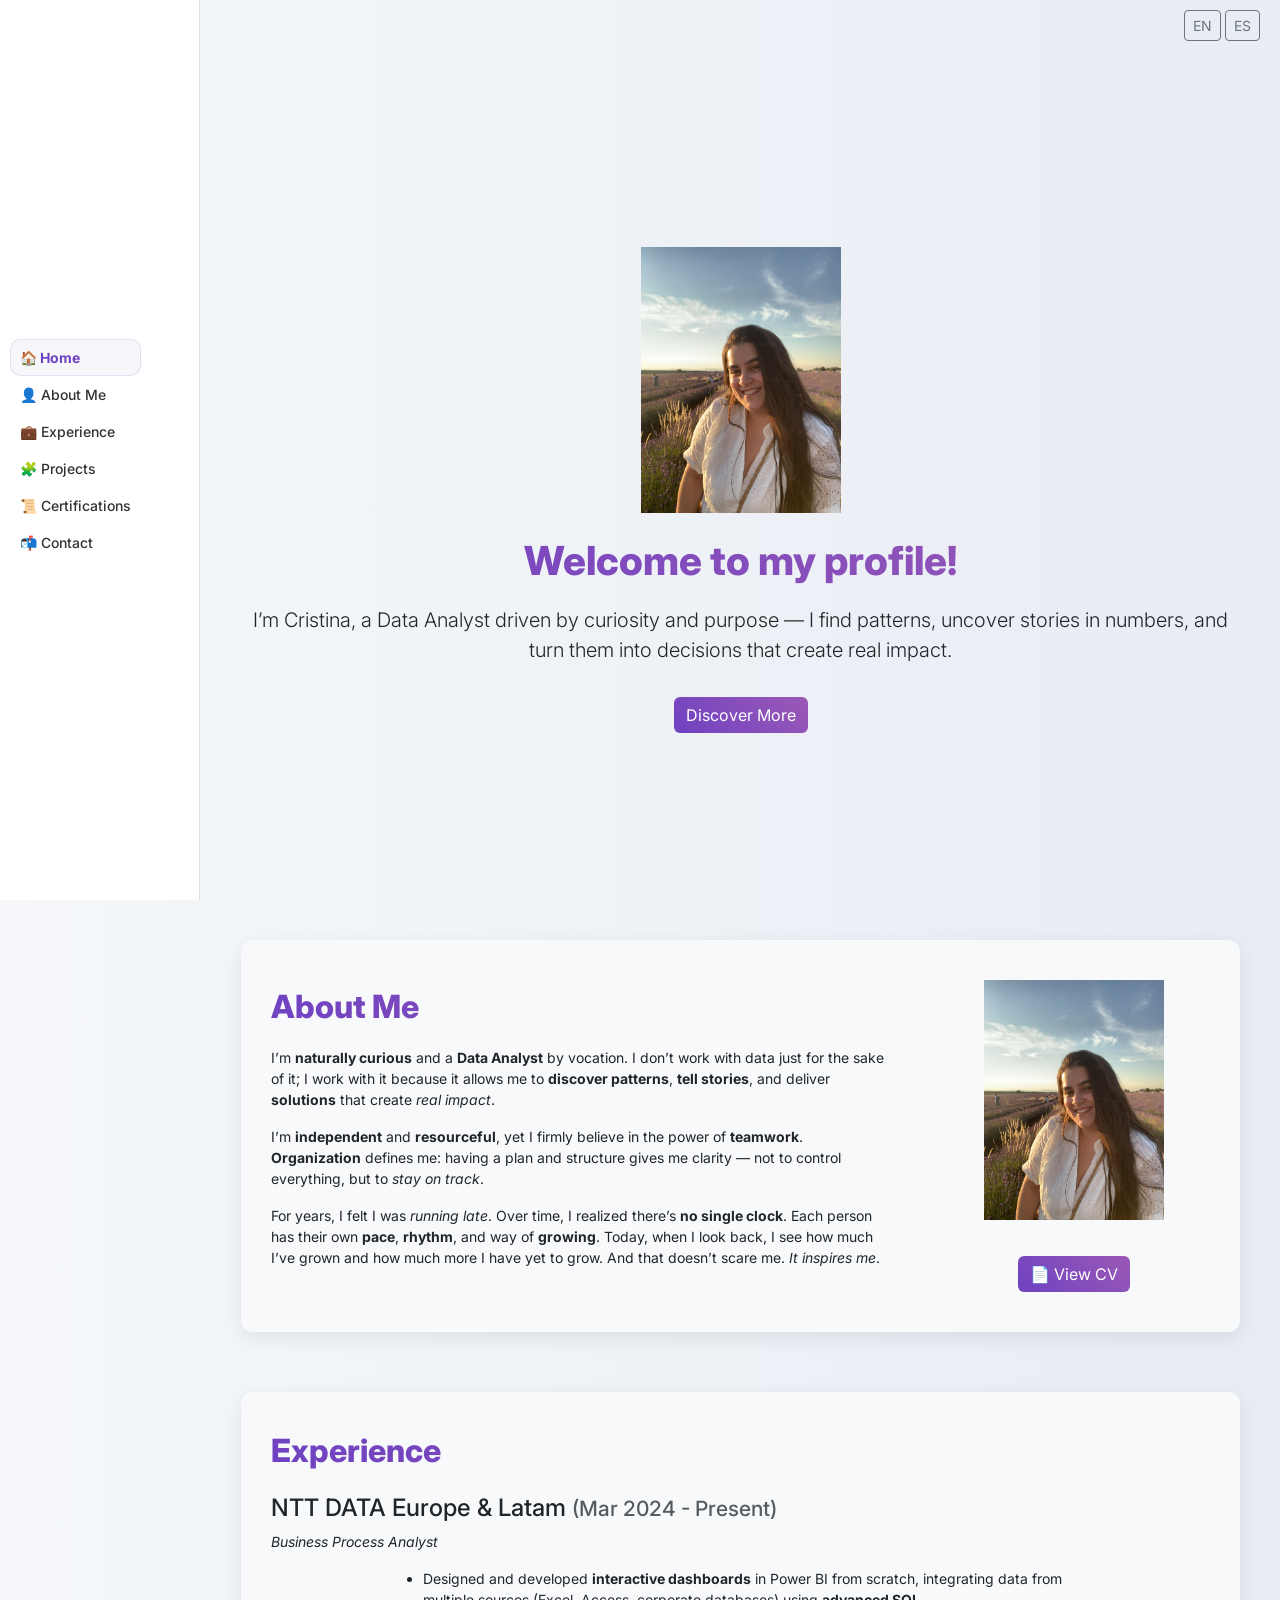
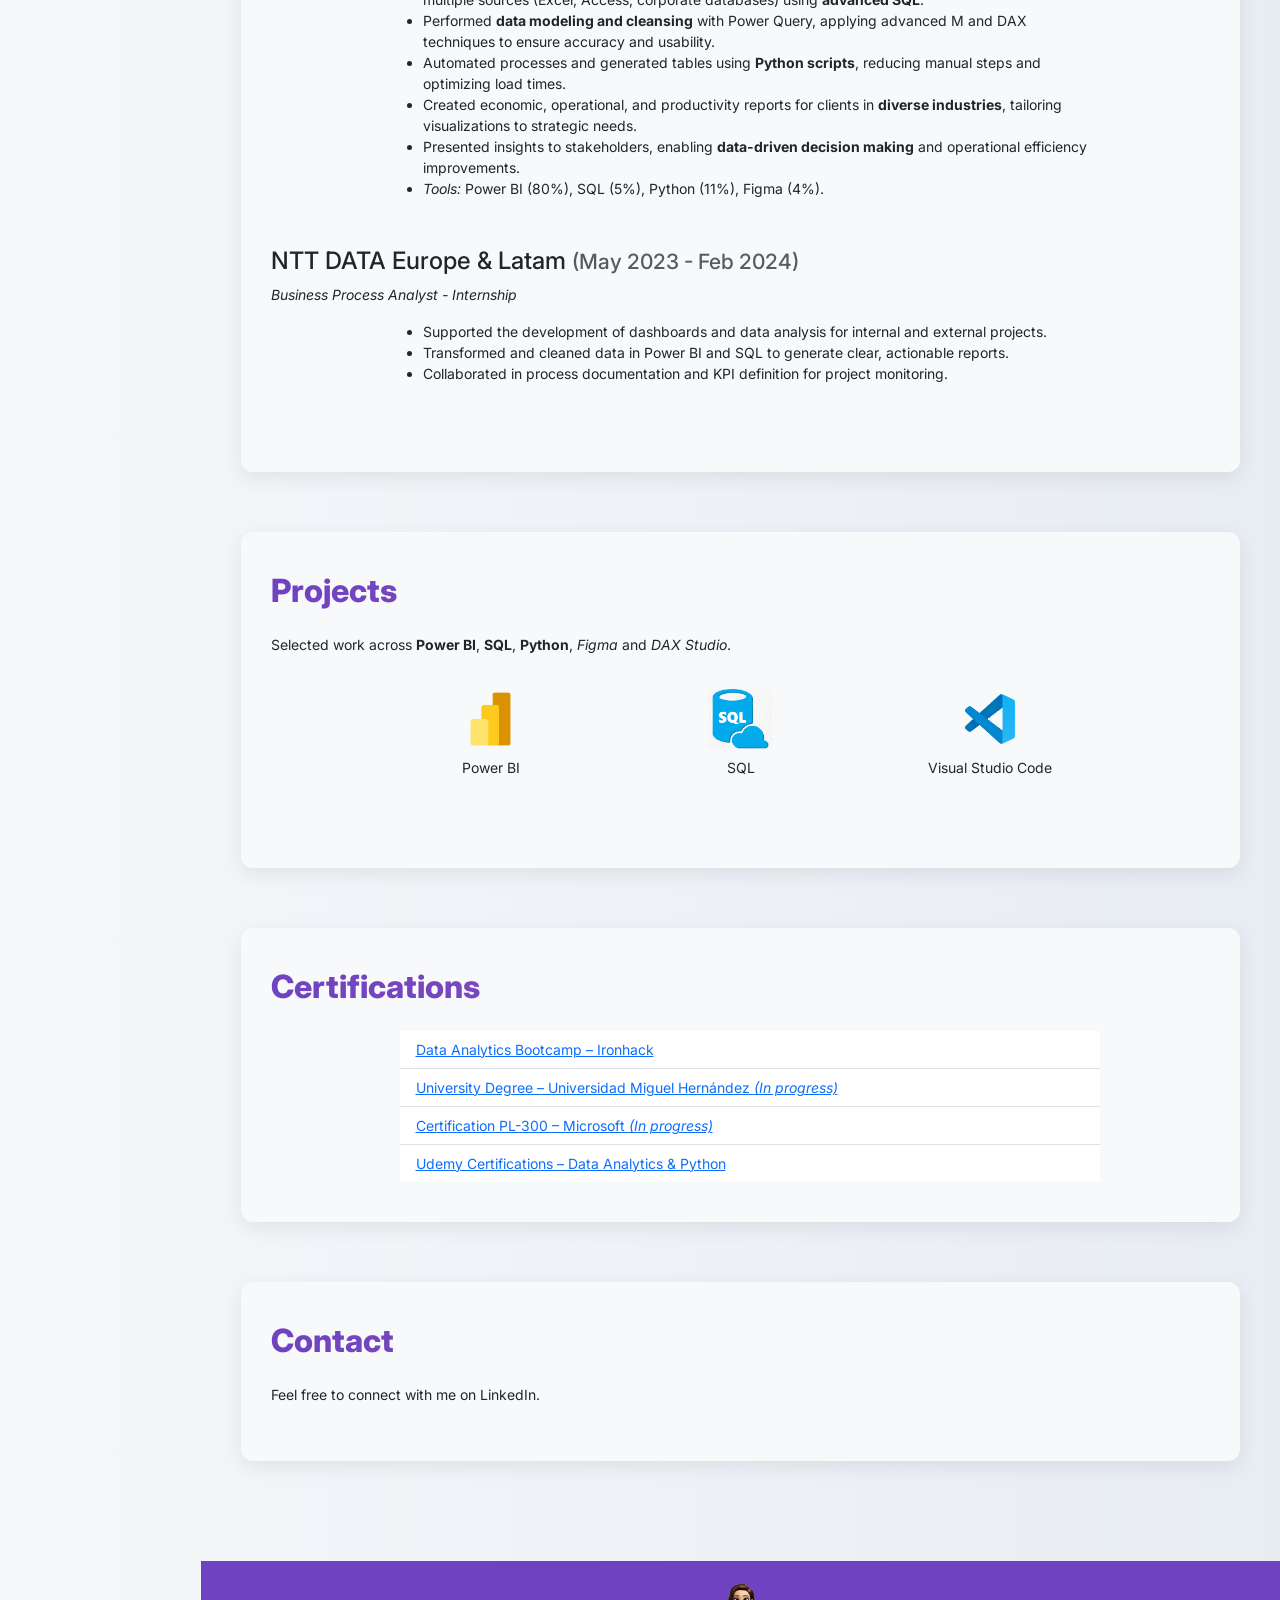
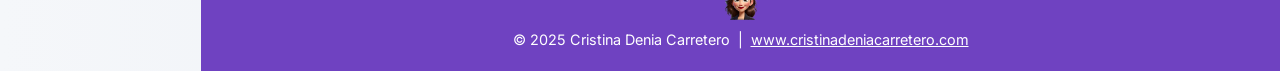
==== commit f93be443: "Update index.html" ====
--- a/index.html
+++ b/index.html
@@ -1,1306 +1,1149 @@
-<!DOCTYPE html>
-<html lang="es">
-<head>
-  <meta charset="UTF-8" />
-  <meta name="viewport" content="width=device-width, initial-scale=1.0" />
-  <!-- SEO & sharing -->
-  <meta name="description" content="Data Analyst portfolio - Power BI, SQL, Python, VSC experience and certifications" />
-  <meta name="author" content="Cristina Denia Carretero" />
-  <meta name="keywords" content="Data Analyst, Power BI, SQL, Python, Data Visualization, Business Intelligence" />
-  <!-- Open Graph (mejora apariencia al compartir en redes) -->
-  <meta property="og:title" content="Cristina Denia Carretero | Data Analyst" />
-  <meta property="og:description" content="Analista de datos especializada en Power BI, SQL y Python. Transformo datos en insights accionables." />
-  <meta property="og:type" content="website" />
-  <meta property="og:url" content="https://www.cristinadeniacarretero.com" />
-  <title>Cristina Denia Carretero | Portfolio</title>
-  <link rel="icon" type="image/png" href="images/custom-icon.png" />
-
-  <!-- PERFORMANCE: preconnect a Google Fonts -->
-  <link rel="preconnect" href="https://fonts.googleapis.com">
-  <link rel="preconnect" href="https://fonts.gstatic.com" crossorigin>
-  <!-- Google Fonts -->
-  <link href="https://fonts.googleapis.com/css2?family=Inter:wght@400;600;800&display=swap" rel="stylesheet">
-
-  <!-- Bootstrap & FontAwesome (CSS) -->
-  <!-- Nota: si quieres máxima seguridad/performance, añade SRI hashes aquí. -->
-  <link href="https://cdn.jsdelivr.net/npm/bootstrap@5.3.2/dist/css/bootstrap.min.css" rel="stylesheet">
-  <link href="https://cdnjs.cloudflare.com/ajax/libs/font-awesome/6.4.0/css/all.min.css" rel="stylesheet">
-
-  <style>
-    /* ======================
-       VARIABLES GLOBALES
-       - Centraliza colores/medidas para mantenimiento
-       ====================== */
-    :root {
-      --sidebar-width: 200px;   /* ancho barra lateral */
-      --sidebar-border: 1px;    /* grosor borde lateral */
-      --primary-500: #6f42c1;
-      --primary-400: #9b59b6;
-      --primary-600: #5a32a3;
-      --muted-border: #ddd;
-      --bg-gradient-from: #f5f7fa;
-      --bg-gradient-to: #e8ecf3;
-      --content-max-width: 1200px;
-    }
-
-    /* Scroll suave a anclas */
-    html { scroll-behavior: smooth; }
-
-    /* ---------- Body ---------- */
-    body {
-      font-family: 'Inter', system-ui, -apple-system, "Segoe UI", Roboto, "Helvetica Neue", Arial;
-      background: linear-gradient(to right, var(--bg-gradient-from), var(--bg-gradient-to));
-      margin: 0;
-      font-size: 15px; /* base */
-      color: #222;
-      -webkit-font-smoothing: antialiased;
-      -moz-osx-font-smoothing: grayscale;
-    }
-
-    /* Tipografía responsiva ligera */
-    @media (min-width: 992px) { body { font-size: 14px; } }
-    @media (max-width: 768px) { body { font-size: 13px; } }
-
-    /* Evita que títulos de secciones queden pegados al borde al navegar por anclas */
-    section[id] { scroll-margin-top: 90px; }
-
-    /* ---------- Imágenes / avatar ---------- */
-    .profile-photo {
-      width: 180px;
-      border-radius: 0;      /* preferible usar 0 en vez de 0% */
-      margin-bottom: 20px;
-      display: block;
-      height: auto;
-      object-fit: cover;
-    }
-
-    /* Botón morado reutilizable */
-    .btn-purple {
-      background: linear-gradient(45deg, var(--primary-500), var(--primary-400));
-      color: #fff;
-      border: none;
-    }
-    .btn-purple:hover,
-    .btn-purple:focus {
-      background: linear-gradient(45deg, var(--primary-600), var(--primary-500));
-      color: #fff;
-      outline: none;
-      box-shadow: 0 4px 16px rgba(111,66,193,0.12);
-    }
-
-    /* Títulos con gradiente (mejor accesibilidad: no exclusivamente para lectura) */
-    .section h2,
-    .section h1 {
-      background: linear-gradient(45deg, var(--primary-500), var(--primary-400));
-      -webkit-background-clip: text;
-      -webkit-text-fill-color: transparent;
-      background-clip: text;
-      color: transparent;
-      font-weight: 800;
-      margin-bottom: 20px;
-    }
-
-    /* ---------- Selector de idioma (fijo) ---------- */
-    .language-switch {
-      position: fixed;
-      top: 10px;
-      right: 20px;
-      z-index: 9999;
-    }
-
-    /* ---------- Sidebar (desktop) ---------- */
-    .sidebar {
-      position: fixed;
-      top: 0;
-      left: 0;
-      width: var(--sidebar-width);
-      height: 100vh;
-      background-color: #fff;
-      border-right: var(--sidebar-border) solid var(--muted-border);
-      z-index: 998;
-      overflow-y: auto;
-
-      display: flex;
-      flex-direction: column;
-      justify-content: space-around; /* reparte verticalmente */
-      align-items: flex-start;       /* texto a la izquierda */
-      padding: 40px 0;
-    }
-
-    .sidebar ul {
-      list-style: none;
-      margin: 0;
-      padding-left: 10px;
-      display: flex;
-      flex-direction: column;
-      gap: 0;
-      width: 100%;
-    }
-    .sidebar ul li { margin: 0; }
-
-    .linkedin-clean {
-      background: white;
-      padding: 20px;
-      border-radius: 12px;
-      display: inline-block;
-    }
-
-    .sidebar ul li a {
-      display: block;
-      width: 100%;
-      text-decoration: none;
-      color: #333;
-      font-weight: 500;
-      padding: 8px 10px;
-      border-radius: 10px;
-      transition: background .25s ease, color .25s ease, transform .12s ease;
-    }
-    .sidebar ul li a:hover {
-      color: var(--primary-500);
-      background: rgba(111,66,193,.08);
-      transform: translateX(2px);
-    }
-    .sidebar ul li a.active {
-      color: var(--primary-500);
-      background: #f5f7fa;
-      font-weight: 700;
-      box-shadow: inset 0 0 0 1px rgba(111,66,193,.12);
-    }
-    .sidebar ul li a::after { content: none; }
-
-    /* ---------- Contenedor principal ---------- */
-    .content-wrapper {
-      margin-left: calc(var(--sidebar-width) + var(--sidebar-border));
-      padding: 40px;
-      max-width: var(--content-max-width);
-    }
-
-    .section { padding: 80px 0; }
-
-    .section-center {
-      min-height: 100vh;
-      display: flex;
-      flex-direction: column;
-      justify-content: center;
-      align-items: center;
-      text-align: center;
-    }
-
-    .Projects-icon { max-height: 70px; width: auto; }
-    @media (min-width: 768px) { .Projects-icon { max-height: 60px; } }
-    @media (max-width: 576px) { .Projects-icon { max-height: 40px; } }
-
-    /* Animación de aparición: respetamos prefers-reduced-motion */
-    .fade-in {
-      opacity: 0;
-      transform: translateY(20px);
-      transition: all 0.6s ease-out;
-    }
-    .fade-in.visible {
-      opacity: 1;
-      transform: translateY(0);
-    }
-    @media (prefers-reduced-motion: reduce) {
-      .fade-in { transition: none !important; transform: none !important; opacity: 1 !important; }
-    }
-
-    .section.bg-light {
-      margin-bottom: 60px;
-      padding-top: 40px;
-      padding-bottom: 40px;
-      border-radius: 12px;
-      box-shadow: 0 6px 20px rgba(0,0,0,0.08);
-      background-color: #fff;
-    }
-
-    .project-link {
-      display: inline-block;
-      text-decoration: none;
-      color: inherit;
-      padding: 10px;
-      border-radius: 10px;
-      transition: transform 0.18s ease, background-color 0.18s ease;
-    }
-    .project-link:hover {
-      background-color: rgba(111, 66, 193, 0.06);
-      transform: translateY(-3px);
-    }
-
-    /* ---------- Responsive ---------- */
-    @media (max-width: 768px) {
-      .sidebar { display: none; }
-      .content-wrapper { margin-left: 0; padding: 90px 20px 20px; }
-      #mobileMenu { margin-top: 60px; }
-      .profile-photo { max-width: 140px; }
-    }
-    @media (min-width: 769px) {
-      .profile-photo { max-width: 200px; }
-    }
-
-    /* ---------- Footer styling (responsive aware) ---------- */
-    .site-footer {
-      background-color: var(--primary-500);
-      color: #fff;
-      padding: 1.25rem 0;
-      width: 100%;
-      display: flex;
-      justify-content: center;
-      align-items: center;
-    }
-    .site-footer a { color: #fff; text-decoration: underline; }
-
-    .site-footer__inner {
-      max-width: 900px;
-      padding: 0 16px;
-      text-align: center;
-      margin: 0 auto;
-    }
-    .site-footer p { font-size: 0.9rem; margin: 0; }
-
-    @media (max-width: 768px) {
-      .site-footer { margin-left: 0; width: 100%; }
-      .site-footer p { font-size: 0.8rem; }
-    }
-    @media (min-width: 769px) {
-      .site-footer {
-        margin-left: calc(var(--sidebar-width) + var(--sidebar-border));
-        width: calc(100% - (var(--sidebar-width) + var(--sidebar-border)));
-      }
-    }
-
-    /* ---------- Mobile toggler (fijo) ---------- */
-    .mobile-toggler {
-      position: fixed;
-      top: 10px;
-      left: 20px;
-      z-index: 9999;
-      background-color: white;
-      border: 1px solid #ccc;
-      padding: 6px 10px;
-      border-radius: 6px;
-      line-height: 1;
-    }
-    .mobile-toggler i { font-size: 20px; }
-  </style>
-</head>
-<body>
-
-<!-- =========================
-     Language Switch
-     ========================= -->
-<div class="language-switch" role="group" aria-label="Language selector">
-  <button 
-    type="button"
-    class="btn btn-sm btn-outline-secondary"
-    data-lang-btn="en"
-    aria-pressed="false">
-    EN
-  </button>
-  <button 
-    type="button"
-    class="btn btn-sm btn-outline-secondary"
-    data-lang-btn="es"
-    aria-pressed="false">
-    ES
-  </button>
-</div>
-
-
-<!-- =========================
-     Desktop Sidebar Navigation
-     ========================= -->
-<nav class="sidebar d-none d-md-flex" aria-label="Main navigation">
-  <div class="sidebar-inner">
-
-    <!-- English Navigation -->
-    <ul class="sidebar-nav" data-lang="en">
-      <li><a href="#home">🏠 Home</a></li>
-      <li><a href="#about">👤 About Me</a></li>
-      <li><a href="#experience">💼 Experience</a></li>
-      <li><a href="#projects">🧩 Projects</a></li>
-      <li><a href="#certifications">📜 Certifications</a></li>
-      <li><a href="#contact">📬 Contact</a></li>
-    </ul>
-
-    <!-- Spanish Navigation -->
-    <ul class="sidebar-nav" data-lang="es">
-      <li><a href="#home">🏠 Inicio</a></li>
-      <li><a href="#about">👤 Sobre mí</a></li>
-      <li><a href="#experience">💼 Experiencia</a></li>
-      <li><a href="#projects">🧩 Proyectos</a></li>
-      <li><a href="#certifications">📜 Certificaciones</a></li>
-      <li><a href="#contact">📬 Contacto</a></li>
-    </ul>
-
-  </div>
-</nav>
-
-
-<!-- =========================
-     Mobile Menu Toggle
-     ========================= -->
-<button
-  class="mobile-toggler d-md-none"
-  type="button"
-  data-bs-toggle="offcanvas"
-  data-bs-target="#mobileMenu"
-  aria-controls="mobileMenu"
-  aria-expanded="false"
-  aria-label="Toggle navigation menu">
-  <i class="fa-solid fa-bars" aria-hidden="true"></i>
-</button>
-
-
-<!-- =========================
-     Mobile Offcanvas Menu
-     ========================= -->
-<div 
-  class="offcanvas offcanvas-start d-md-none" 
-  tabindex="-1" 
-  id="mobileMenu" 
-  aria-labelledby="mobileMenuLabel">
-
-  <div class="offcanvas-header">
-    <h5 class="offcanvas-title" id="mobileMenuLabel">Menu</h5>
-    <button 
-      type="button" 
-      class="btn-close text-reset" 
-      data-bs-dismiss="offcanvas" 
-      aria-label="Close menu">
+    <!DOCTYPE html>
+    <html lang="es">
+    <head>
+      <meta charset="UTF-8" />
+      <meta name="viewport" content="width=device-width, initial-scale=1.0" />
+      <meta name="description" content="Data Analyst portfolio - Power BI, SQL, Python, VSC experience and certifications" />
+      <title>Cristina Denia Carretero | Portfolio</title>
+      <link rel="icon" type="image/png" href="images/custom-icon.png" />
+    
+      <!-- Google Fonts -->
+      <link href="https://fonts.googleapis.com/css2?family=Inter:wght@400;600;800&display=swap" rel="stylesheet">
+    
+      <!-- Bootstrap & FontAwesome (CSS) -->
+      <link href="https://cdn.jsdelivr.net/npm/bootstrap@5.3.2/dist/css/bootstrap.min.css" rel="stylesheet">
+      <link href="https://cdnjs.cloudflare.com/ajax/libs/font-awesome/6.4.0/css/all.min.css" rel="stylesheet">
+    
+      <style>
+        /* ─────────────────────────────────────────────────────────────
+           Variables y ajustes globales
+        ───────────────────────────────────────────────────────────── */
+        :root{
+          --sidebar-width: 200px;   /* ancho barra lateral */
+          --sidebar-border: 1px;    /* grosor borde lateral */
+        }
+    
+        html { scroll-behavior: smooth; } /* scroll suave a anclas */
+    
+        body {
+          font-family: 'Inter', sans-serif;
+          background: linear-gradient(to right, #f5f7fa, #e8ecf3);
+          margin: 0;
+          font-size: 15px;
+        }
+    
+        /* Tipografía responsiva ligera */
+        @media (min-width: 992px) { body { font-size: 14px; } }
+        @media (max-width: 768px) { body { font-size: 13px; } }
+    
+        /* Cuando haces clic en un enlace a #seccion, deja espacio superior
+           para que el título no quede pegado al borde */
+        section[id] { scroll-margin-top: 90px; }
+    
+        .profile-photo {
+          width: 180px;
+          border-radius: 0%;
+          margin-bottom: 20px;
+        }
+    
+        .btn-purple {
+          background: linear-gradient(45deg, #6f42c1, #9b59b6);
+          color: white;
+          border: none;
+        }
+        .btn-purple:hover {
+          background: linear-gradient(45deg, #5a32a3, #8e44ad);
+          color: white;
+        }
+    
+        .section h2,
+        .section h1 {
+          background: linear-gradient(45deg, #6f42c1, #9b59b6);
+          -webkit-background-clip: text;
+          -webkit-text-fill-color: transparent;
+          background-clip: text;
+          color: transparent;
+          font-weight: 800;
+          margin-bottom: 20px;
+        }
+    
+        /* ─────────────────────────────────────────────────────────────
+           Selector de idioma (fijo arriba a la derecha)
+        ───────────────────────────────────────────────────────────── */
+        .language-switch {
+          position: fixed;
+          top: 10px;
+          right: 20px;
+          z-index: 9999;
+        }
+    
+        /* ─────────────────────────────────────────────────────────────
+           Sidebar (solo escritorio)
+        ───────────────────────────────────────────────────────────── */
+        .sidebar {
+          position: fixed;
+          top: 0; left: 0;
+          width: var(--sidebar-width);
+          height: 100vh;
+          background-color: #fff;
+          border-right: 1px solid #ddd;
+          z-index: 998;
+          overflow-y: auto;
+    
+          display: flex;
+          flex-direction: column;
+          justify-content: space-around; /* reparte verticalmente */
+          align-items: flex-start;       /* texto a la izquierda */
+          padding: 40px 0;
+        }
+    
+        .sidebar ul {
+          list-style: none;
+          margin: 0;
+          padding-left: 10px;
+          padding-right: 0;
+          display: flex;
+          flex-direction: column;
+          gap: 0;
+          width: 100%;
+        }
+        .sidebar ul li { margin: 0; }
+          
+        .linkedin-clean {
+          background: white;
+          padding: 20px;
+          border-radius: 12px;
+          display: inline-block;
+        }
+
+        .sidebar ul li a {
+          display: block;
+          width: 100%;
+          text-decoration: none;
+          color: #333;
+          font-weight: 500;
+          padding: 8px 10px;
+          border-radius: 10px;
+          transition: background .25s ease, color .25s ease;
+        }
+        .sidebar ul li a:hover {
+          color: #6f42c1;
+          background: rgba(111,66,193,.08);
+        }
+        .sidebar ul li a.active {
+          color: #6f42c1;
+          background: #f5f7fa;
+          font-weight: 700;
+          box-shadow: inset 0 0 0 1px rgba(111,66,193,.12);
+        }
+        .sidebar ul li a::after { content: none; }
+    
+        /* Contenedor del contenido principal:
+           usa la MISMA variable de ancho que la sidebar */
+        .content-wrapper {
+          margin-left: calc(var(--sidebar-width) + var(--sidebar-border));
+          padding: 40px;
+        }
+    
+        .section { padding: 80px 0; }
+    
+        .section-center {
+          min-height: 100vh;
+          display: flex;
+          flex-direction: column;
+          justify-content: center;
+          align-items: center;
+          text-align: center;
+        }
+    
+        .Projects-icon { max-height: 70px; width: auto; }
+        @media (min-width: 768px) { .Projects-icon { max-height: 60px; } }
+        @media (max-width: 576px) { .Projects-icon { max-height: 40px; } }
+    
+        .fade-in { opacity: 0; transform: translateY(20px); transition: all 0.6s ease-out; }
+        .fade-in.visible { opacity: 1; transform: translateY(0); }
+    
+        .section.bg-light {
+          margin-bottom: 60px;
+          padding-top: 40px;
+          padding-bottom: 40px;
+          border-radius: 12px;
+          box-shadow: 0 6px 20px rgba(0,0,0,0.08);
+        }
+    
+        .project-link {
+          display: inline-block;
+          text-decoration: none;
+          color: inherit;
+          padding: 10px;
+          border-radius: 10px;
+          transition: all 0.3s ease;
+        }
+        .project-link:hover {
+          background-color: rgba(111, 66, 193, 0.1);
+          transform: translateY(-3px);
+        }
+    
+        /* ─────────────────────────────────────────────────────────────
+           Responsive: en móvil ocultamos sidebar y ajustamos paddings
+        ───────────────────────────────────────────────────────────── */
+        @media (max-width: 768px) {
+          .sidebar { display: none; }
+          .content-wrapper { margin-left: 0; padding: 90px 20px 20px; }
+          #mobileMenu { margin-top: 60px; }
+          .profile-photo { max-width: 140px; }
+        }
+        @media (min-width: 769px) {
+          .profile-photo { max-width: 200px; }
+        }
+    
+        /* ─────────────────────────────────────────────────────────────
+           Footer con el mismo offset que el contenido en desktop
+        ───────────────────────────────────────────────────────────── */
+        .site-footer {
+          background-color: #6f42c1;
+          color: #fff;
+          padding: 1.25rem 0;
+          width: 100%;
+          display: flex;
+          justify-content: center;
+          align-items: center;
+        }
+        .site-footer a { color: #fff; text-decoration: underline; }
+    
+        .site-footer__inner {
+          max-width: 900px;
+          padding: 0 16px;
+          text-align: center;
+          margin: 0 auto;
+        }
+        .site-footer p { font-size: 0.9rem; margin: 0; }
+    
+        @media (max-width: 768px) {
+          .site-footer { margin-left: 0; width: 100%; }
+          .site-footer p { font-size: 0.8rem; }
+        }
+        @media (min-width: 769px) {
+          .site-footer {
+            margin-left: calc(var(--sidebar-width) + var(--sidebar-border));
+            width: calc(100% - (var(--sidebar-width) + var(--sidebar-border)));
+          }
+        }
+    
+        /* ─────────────────────────────────────────────────────────────
+           Botón toggler móvil (usamos icono FA para asegurar visibilidad)
+        ───────────────────────────────────────────────────────────── */
+        .mobile-toggler {
+          position: fixed;
+          top: 10px; left: 20px;
+          z-index: 9999;
+          background-color: white;
+          border: 1px solid #ccc;
+          padding: 6px 10px;
+          border-radius: 6px;
+          line-height: 1;
+        }
+        .mobile-toggler i { font-size: 20px; }
+      </style>
+    </head>
+    <body>
+  
+    <!-- Botón de idioma -->
+    <div class="language-switch" aria-label="Cambiar idioma">
+      <button class="btn btn-sm btn-outline-secondary" onclick="setLanguage('en')" aria-label="Set English">EN</button>
+      <button class="btn btn-sm btn-outline-secondary" onclick="setLanguage('es')" aria-label="Cambiar a español">ES</button>
+    </div>
+  
+    <!-- Sidebar solo para escritorio -->
+    <!-- role y aria-label mejoran accesibilidad para lectores de pantalla -->
+    <nav class="sidebar d-none d-md-flex" role="navigation" aria-label="Navegación lateral">
+      <div class="sidebar-inner">
+        <!-- EN -->
+        <ul class="sidebar-nav" data-lang="en" aria-label="Sections (English)">
+          <li><a href="#home">🏠 Home</a></li>
+          <li><a href="#about">👤 About Me</a></li>
+          <li><a href="#experience">💼 Experience</a></li>
+          <!-- Sugerencia: usa ids en minúsculas por consistencia: #projects -->
+          <li><a href="#projects">🧩 Projects</a></li>
+          <li><a href="#certifications">📜 Certifications</a></li>
+          <li><a href="#contact">📬 Contact</a></li>
+        </ul>
+        <!-- ES -->
+        <ul class="sidebar-nav" data-lang="es" aria-label="Secciones (Español)">
+          <li><a href="#home">🏠 Inicio</a></li>
+          <li><a href="#about">👤 Sobre mí</a></li>
+          <li><a href="#experience">💼 Experiencia</a></li>
+          <li><a href="#projects">🧩 Proyectos</a></li>
+          <li><a href="#certifications">📜 Certificaciones</a></li>
+          <li><a href="#contact">📬 Contacto</a></li>
+        </ul>
+      </div>
+    </nav>
+  
+    <!-- Botón de menú móvil fijo -->
+    <!-- Usamos un icono de FontAwesome para evitar depender de .navbar-light/.navbar-dark -->
+    <button
+      class="mobile-toggler d-md-none"
+      type="button"
+      data-bs-toggle="offcanvas"
+      data-bs-target="#mobileMenu"
+      aria-controls="mobileMenu"
+      aria-expanded="false"
+      aria-label="Abrir menú de navegación">
+      <i class="fa-solid fa-bars" aria-hidden="true"></i>
     </button>
-  </div>
-
-  <div class="offcanvas-body">
-
-    <!-- English -->
-    <ul class="list-unstyled mb-0" data-lang="en">
-      <li><a class="d-block py-2" href="#home" data-bs-dismiss="offcanvas">🏠 Home</a></li>
-      <li><a class="d-block py-2" href="#about" data-bs-dismiss="offcanvas">👤 About Me</a></li>
-      <li><a class="d-block py-2" href="#experience" data-bs-dismiss="offcanvas">💼 Experience</a></li>
-      <li><a class="d-block py-2" href="#projects" data-bs-dismiss="offcanvas">🧩 Projects</a></li>
-      <li><a class="d-block py-2" href="#certifications" data-bs-dismiss="offcanvas">📜 Certifications</a></li>
-      <li><a class="d-block py-2" href="#contact" data-bs-dismiss="offcanvas">📬 Contact</a></li>
-    </ul>
-
-    <!-- Spanish -->
-    <ul class="list-unstyled mb-0" data-lang="es">
-      <li><a class="d-block py-2" href="#home" data-bs-dismiss="offcanvas">🏠 Inicio</a></li>
-      <li><a class="d-block py-2" href="#about" data-bs-dismiss="offcanvas">👤 Sobre mí</a></li>
-      <li><a class="d-block py-2" href="#experience" data-bs-dismiss="offcanvas">💼 Experiencia</a></li>
-      <li><a class="d-block py-2" href="#projects" data-bs-dismiss="offcanvas">🧩 Proyectos</a></li>
-      <li><a class="d-block py-2" href="#certifications" data-bs-dismiss="offcanvas">📜 Certificaciones</a></li>
-      <li><a class="d-block py-2" href="#contact" data-bs-dismiss="offcanvas">📬 Contacto</a></li>
-    </ul>
-
-  </div>
-</div>
-
-
-<!-- Contenido -->
-<div class="content-wrapper">
-
-  <!-- =========================
-       HERO
-       ========================= -->
-  <section class="section section-center fade-in text-center" id="home">
-    <div class="container">
-
-      <img 
-        src="images/photo_profile.jpg" 
-        alt="Cristina Denia Carretero - Data Analyst"
-        class="profile-photo img-fluid mb-4"
-        loading="lazy">
-
-      <!-- EN -->
-      <div data-lang="en">
-        <h1>Data Analyst transforming data into strategic decisions</h1>
-        <p class="lead">
-          I specialize in turning complex datasets into clear, actionable insights 
-          that drive measurable business impact.
-        </p>
-        <a href="#about" class="btn btn-purple mt-3">Discover More</a>
-      </div>
-
-      <!-- ES -->
-      <div data-lang="es">
-        <h1>Analista de Datos que transforma datos en decisiones estratégicas</h1>
-        <p class="lead">
-          Transformo datos complejos en insights claros y accionables 
-          que impulsan decisiones con impacto medible.
-        </p>
-        <a href="#about" class="btn btn-purple mt-3">Descubrir más</a>
-      </div>
-
+  
+    <!-- Menú móvil (Offcanvas) -->
+    <div class="offcanvas offcanvas-start d-md-none" tabindex="-1" id="mobileMenu" aria-labelledby="mobileMenuLabel">
+      <div class="offcanvas-header">
+        <h5 class="offcanvas-title" id="mobileMenuLabel">Menú</h5>
+        <button type="button" class="btn-close text-reset" data-bs-dismiss="offcanvas" aria-label="Cerrar"></button>
+      </div>
+      <div class="offcanvas-body">
+        <!-- EN -->
+        <ul class="list-unstyled mb-0" data-lang="en" aria-label="Mobile menu (English)">
+          <li><a class="d-block py-2" href="#home" data-bs-dismiss="offcanvas">🏠 Home</a></li>
+          <li><a class="d-block py-2" href="#about" data-bs-dismiss="offcanvas">👤 About Me</a></li>
+          <li><a class="d-block py-2" href="#experience" data-bs-dismiss="offcanvas">💼 Experience</a></li>
+          <li><a class="d-block py-2" href="#projects" data-bs-dismiss="offcanvas">🧩 Projects</a></li>
+          <li><a class="d-block py-2" href="#certifications" data-bs-dismiss="offcanvas">📜 Certifications</a></li>
+          <li><a class="d-block py-2" href="#contact" data-bs-dismiss="offcanvas">📬 Contact</a></li>
+        </ul>
+        <!-- ES -->
+        <ul class="list-unstyled mb-0" data-lang="es" aria-label="Menú móvil (Español)">
+          <li><a class="d-block py-2" href="#home" data-bs-dismiss="offcanvas">🏠 Inicio</a></li>
+          <li><a class="d-block py-2" href="#about" data-bs-dismiss="offcanvas">👤 Sobre mí</a></li>
+          <li><a class="d-block py-2" href="#experience" data-bs-dismiss="offcanvas">💼 Experiencia</a></li>
+          <li><a class="d-block py-2" href="#projects" data-bs-dismiss="offcanvas">🧩 Proyectos</a></li>
+          <li><a class="d-block py-2" href="#certifications" data-bs-dismiss="offcanvas">📜 Certificaciones</a></li>
+          <li><a class="d-block py-2" href="#contact" data-bs-dismiss="offcanvas">📬 Contacto</a></li>
+        </ul>
+      </div>
     </div>
-  </section>
-
-
-  <!-- =========================
-       ABOUT
-       ========================= -->
-  <section class="section bg-light fade-in" id="about">
-    <div class="container">
-      <div class="row align-items-center justify-content-center flex-row-reverse">
+
+
+  <!-- Contenido -->
+  <div class="content-wrapper">
+
+    <!-- Hero (solo este centrado) -->
+    <section class="section section-center fade-in text-center" id="home">
+      <div class="container">
+        <img src="images/photo_profile.jpg" alt="Cristina Denia Carretero" class="profile-photo img-fluid mb-4" style="border-radius: 0; width: 100%; height: auto;">
+        <div data-lang="en">
+          <h1>Welcome to my profile!</h1>
+          <p class="lead">I’m Cristina, a Data Analyst driven by curiosity and purpose — I find patterns, uncover stories in numbers, and turn them into decisions that create real impact.</p>
+          <a href="#about" class="btn btn-purple mt-3">Discover More</a>
+        </div>
+        <div data-lang="es">
+          <h1>¡Bienvenidos a mi perfil!</h1>
+          <p class="lead">Soy Cristina, Analista de Datos, guiada por la curiosidad y el propósito: encuentro patrones, descubro las historias que esconden los números y las convierto en decisiones con impacto real.</p>
+          <a href="#about" class="btn btn-purple mt-3">Descubrir más</a>
+        </div>
+      </div>
+    </section>
+
+<!-- About -->
+<section class="section bg-light fade-in" id="about">
+  <div class="container">
+    <div class="row align-items-center justify-content-center flex-row-reverse">
+      
+      <!-- FOTO + BOTÓN CV -->
+      <div class="col-lg-4 col-md-5 text-center mb-4 mb-md-0">
+        <img src="images/photo_profile.jpg" alt="Profile Photo" class="profile-photo img-fluid">
+
+        <div class="mt-3">
+          <!-- English -->
+          <div data-lang="en">
+            <a href="Carta de presentación - Cristina Denia Carretero.pdf" 
+               class="btn btn-purple" 
+               target="_blank" 
+               rel="noopener noreferrer">
+               📄 View CV
+            </a>
+          </div>
+
+          <!-- Español -->
+          <div data-lang="es">
+            <a href="Carta de presentación - Cristina Denia Carretero.pdf" 
+               class="btn btn-purple" 
+               target="_blank" 
+               rel="noopener noreferrer">
+               📄 Ver CV
+            </a>
+          </div>
+        </div>
+      </div>
+
+      <!-- TEXTO -->
+      <div class="col-lg-8 col-md-7" style="padding-left: 30px;">
         
-        <!-- FOTO + CV -->
-        <div class="col-lg-4 col-md-5 text-center mb-4 mb-md-0">
-
-          <img 
-            src="images/photo_profile.jpg"
-            alt="Cristina Denia Carretero profile photo"
-            class="profile-photo img-fluid"
-            loading="lazy">
-
-          <div class="mt-3">
-
-            <div data-lang="en">
-              <a href="Carta de presentación - Cristina Denia Carretero.pdf"
-                 class="btn btn-purple"
-                 target="_blank"
-                 rel="noopener noreferrer">
-                 📄 View CV
-              </a>
-            </div>
-
-            <div data-lang="es">
-              <a href="Carta de presentación - Cristina Denia Carretero.pdf"
-                 class="btn btn-purple"
-                 target="_blank"
-                 rel="noopener noreferrer">
-                 📄 Ver CV
-              </a>
-            </div>
-
-          </div>
-        </div>
-
-        <!-- TEXTO -->
-        <div class="col-lg-8 col-md-7 about-text">
-
-          <!-- ES -->
-          <div data-lang="es">
-            <h2>Sobre Mí</h2>
-            <p>
-              Soy <strong>Analista de Datos</strong> guiada por la curiosidad y el propósito. 
-              Trabajo con datos para <strong>descubrir patrones</strong>, 
-              <strong>contar historias</strong> y ofrecer <strong>soluciones estratégicas</strong> 
-              que generan <em>impacto real en el negocio</em>.
-            </p>
-            <p>
-              Me definen la <strong>organización</strong>, la <strong>capacidad analítica</strong> 
-              y la orientación a resultados. Creo firmemente en el <strong>trabajo en equipo</strong>, 
-              pero también en la autonomía y la responsabilidad individual.
-            </p>
-            <p>
-              Entiendo que cada proyecto tiene su ritmo y complejidad. 
-              Mi enfoque es estructurado, estratégico y siempre orientado a aportar valor.
-            </p>
-          </div>
-
-          <!-- EN -->
-          <div data-lang="en">
-            <h2>About Me</h2>
-            <p>
-              I am a <strong>Data Analyst</strong> driven by curiosity and purpose. 
-              I work with data to <strong>identify patterns</strong>, 
-              <strong>build narratives</strong>, and deliver <strong>strategic solutions</strong> 
-              that create measurable business impact.
-            </p>
-            <p>
-              I’m defined by <strong>organization</strong>, analytical thinking, 
-              and a strong results-oriented mindset. I believe in the power of 
-              <strong>team collaboration</strong> while maintaining autonomy and accountability.
-            </p>
-            <p>
-              Every project has its own pace and complexity. 
-              My approach is structured, strategic, and always focused on delivering value.
-            </p>
-          </div>
-
-        </div>
-      </div>
-    </div>
-  </section>
-
-
-  <!-- =========================
-       EXPERIENCE
-       ========================= -->
-  <section class="section bg-light fade-in" id="experience">
-    <div class="container">
-
-      <!-- ENGLISH -->
-      <div data-lang="en">
-        <h2 class="mb-4">Experience</h2>
-
-        <div class="mb-5">
-          <h4>
-            NTT DATA Europe &amp; Latam 
-            <small class="text-muted">(Mar 2024 - Present)</small>
-          </h4>
-          <p><em>Business Process Analyst</em></p>
-
-          <ul class="text-start mx-auto experience-list">
-            <li>
-              Designed and delivered <strong>end-to-end Power BI dashboards</strong>, 
-              integrating multi-source data (Excel, Access, corporate databases) using advanced SQL.
-            </li>
-            <li>
-              Built robust <strong>data models</strong> and optimized transformations 
-              with Power Query, M and DAX to ensure scalability and analytical accuracy.
-            </li>
-            <li>
-              Automated reporting workflows using <strong>Python scripting</strong>, 
-              reducing manual processing time and improving data reliability.
-            </li>
-            <li>
-              Generated economic and operational reports supporting 
-              <strong>data-driven strategic decisions</strong> across multiple industries.
-            </li>
-            <li>
-              Presented insights to stakeholders, improving visibility and operational efficiency.
-            </li>
-          </ul>
-        </div>
-
-        <div class="mb-5">
-          <h4>
-            NTT DATA Europe &amp; Latam 
-            <small class="text-muted">(May 2023 - Feb 2024)</small>
-          </h4>
-          <p><em>Business Process Analyst - Internship</em></p>
-
-          <ul class="text-start mx-auto experience-list">
-            <li>
-              Supported dashboard development and data analysis for internal and external projects.
-            </li>
-            <li>
-              Cleaned and transformed datasets in Power BI and SQL to produce actionable reports.
-            </li>
-            <li>
-              Collaborated in process documentation and KPI definition for performance tracking.
-            </li>
-          </ul>
-        </div>
-      </div>
-
-
-      <!-- SPANISH -->
-      <div data-lang="es">
-        <h2 class="mb-4">Experiencia</h2>
-
-        <div class="mb-5">
-          <h4>
-            NTT DATA Europe &amp; Latam 
-            <small class="text-muted">(Mar 2024 - Actualidad)</small>
-          </h4>
-          <p><em>Business Process Analyst</em></p>
-
-          <ul class="text-start mx-auto experience-list">
-            <li>
-              Diseño y desarrollo de <strong>dashboards end-to-end en Power BI</strong>, 
-              integrando datos de múltiples fuentes mediante SQL avanzado.
-            </li>
-            <li>
-              Construcción de <strong>modelos de datos robustos</strong> y optimización 
-              de transformaciones con Power Query, M y DAX.
-            </li>
-            <li>
-              Automatización de procesos con <strong>Python</strong>, reduciendo tiempos manuales 
-              y mejorando la fiabilidad de los reportes.
-            </li>
-            <li>
-              Elaboración de informes económicos y operativos que respaldan 
-              <strong>decisiones estratégicas basadas en datos</strong>.
-            </li>
-            <li>
-              Presentación de insights a stakeholders, mejorando visibilidad y eficiencia operativa.
-            </li>
-          </ul>
-        </div>
-
-        <div class="mb-5">
-          <h4>
-            NTT DATA Europe &amp; Latam 
-            <small class="text-muted">(May 2023 - Feb 2024)</small>
-          </h4>
-          <p><em>Business Process Analyst - Prácticas</em></p>
-
-          <ul class="text-start mx-auto experience-list">
-            <li>
-              Apoyo en el desarrollo de dashboards y análisis de datos para proyectos internos y externos.
-            </li>
-            <li>
-              Transformación y limpieza de datos en Power BI y SQL para generar reportes accionables.
-            </li>
-            <li>
-              Colaboración en documentación de procesos y definición de KPIs.
-            </li>
-          </ul>
-        </div>
-      </div>
-
-    </div>
-  </section>
-
-
-<!-- ===========================
-     Projects
-     =========================== -->
-<section class="section bg-light fade-in" id="projects">
-  <div class="container">
-    <div class="row align-items-start">
-      
-      <!-- Texto descriptivo -->
-      <div class="col-12 projects-text">
-
-        <!-- EN -->
+        <!-- Español -->
+        <div data-lang="es">
+          <h2>Sobre Mí</h2>
+          <p>Soy una persona <strong>curiosa por naturaleza</strong> y <strong>Analista de Datos</strong> por vocación. No trabajo con datos porque sí, sino porque me permiten <strong>descubrir patrones</strong>, <strong>contar historias</strong> y ofrecer <strong>soluciones</strong> que generan <em>impacto real</em>.</p>
+          <p>Soy <strong>independiente</strong> y <strong>resolutiva</strong>, aunque creo firmemente en la fuerza del <strong>trabajo en equipo</strong>. Me caracteriza la <strong>organización</strong>: me da seguridad tener un plan y una estructura, no para controlarlo todo, sino para <em>no perderme en el camino</em>.</p>
+          <p>Durante años sentí que <em>iba tarde</em>. Pero con el tiempo entendí que <strong>no existe un solo reloj</strong>. Que cada persona tiene su <strong>tiempo</strong>, su <strong>ritmo</strong>, su forma de <strong>crecer</strong>. Y si hoy miro hacia atrás, veo cuánto he crecido y cuánto me queda por crecer. Y eso no me asusta. <em>Me inspira</em>.</p>
+        </div>
+
+        <!-- English -->
         <div data-lang="en">
-          <h2 class="mb-4">Projects</h2>
-          <p class="mb-4">
-            Selected analytical work across 
-            <strong>Power BI</strong>, <strong>SQL</strong>, 
-            <strong>Python</strong>, <em>Figma</em> and <em>DAX Studio</em>.
-          </p>
-        </div>
-
-        <!-- ES -->
-        <div data-lang="es">
-          <h2 class="mb-4">Proyectos</h2>
-          <p class="mb-4">
-            Trabajo analítico seleccionado en 
-            <strong>Power BI</strong>, <strong>SQL</strong>, 
-            <strong>Python</strong>, <em>Figma</em> y <em>DAX Studio</em>.
-          </p>
-        </div>
-
-      </div>
-      
-      <!-- Iconos / enlaces -->
-      <div class="col-12">
-        <div class="row justify-content-center">
-
-          <!-- Power BI -->
-          <div class="col-6 col-md-3 mb-4 text-center">
-            <button class="project-link border-0 bg-transparent"
-                    data-bs-toggle="modal"
-                    data-bs-target="#modalPowerBI">
-              <img src="images/Powerbi_Logo.png"
-                   alt="Power BI Logo"
-                   class="Projects-icon mb-2"
-                   loading="lazy">
-              <p>Power BI</p>
-            </button>
-          </div>
-
-          <!-- SQL -->
-          <div class="col-6 col-md-3 mb-4 text-center">
-            <button class="project-link border-0 bg-transparent"
-                    data-bs-toggle="modal"
-                    data-bs-target="#modalSQL">
-              <img src="images/sql_Logo.jpg"
-                   alt="SQL Logo"
-                   class="Projects-icon mb-2"
-                   loading="lazy">
-              <p>SQL</p>
-            </button>
-          </div>
-          
-          <!-- VS Code -->
-          <div class="col-6 col-md-3 mb-4 text-center">
-            <button class="project-link border-0 bg-transparent"
-                    data-bs-toggle="modal"
-                    data-bs-target="#modalVSCode">
-              <img src="images/VSC-logo.png"
-                   alt="Visual Studio Code Logo"
-                   class="Projects-icon mb-2"
-                   loading="lazy">
-              <p>Visual Studio Code</p>
-            </button>
-          </div>
-
-        </div>
+          <h2>About Me</h2>
+          <p>I’m <strong>naturally curious</strong> and a <strong>Data Analyst</strong> by vocation. I don’t work with data just for the sake of it; I work with it because it allows me to <strong>discover patterns</strong>, <strong>tell stories</strong>, and deliver <strong>solutions</strong> that create <em>real impact</em>.</p>
+          <p>I’m <strong>independent</strong> and <strong>resourceful</strong>, yet I firmly believe in the power of <strong>teamwork</strong>. <strong>Organization</strong> defines me: having a plan and structure gives me clarity — not to control everything, but to <em>stay on track</em>.</p>
+          <p>For years, I felt I was <em>running late</em>. Over time, I realized there’s <strong>no single clock</strong>. Each person has their own <strong>pace</strong>, <strong>rhythm</strong>, and way of <strong>growing</strong>. Today, when I look back, I see how much I’ve grown and how much more I have yet to grow. And that doesn’t scare me. <em>It inspires me</em>.</p>
+        </div>
+
       </div>
     </div>
   </div>
 </section>
 
 
-<!-- ===========================
-     Modal Power BI
-     =========================== -->
-<div class="modal fade" id="modalPowerBI" tabindex="-1" aria-labelledby="modalPowerBILabel" aria-hidden="true">
-  <div class="modal-dialog modal-fullscreen-sm-down modal-xl modal-dialog-centered">
-    <div class="modal-content border-0">
-
-      <div class="modal-header">
-        <h5 class="modal-title" id="modalPowerBILabel">Power BI Project</h5>
-        <button type="button" class="btn-close" data-bs-dismiss="modal" aria-label="Close"></button>
-      </div>
-
-      <div class="modal-body p-0">
-        <div class="ratio ratio-16x9">
-          <iframe src="Fluctuaciones_precios.pdf"
-                  title="Power BI Project PDF Preview"
-                  loading="lazy">
-          </iframe>
-        </div>
-      </div>
-
-      <div class="modal-footer">
-        <a href="Fluctuaciones_precios.pdf"
-           download
-           class="btn btn-outline-dark">
-           Download PDF
-        </a>
-      </div>
-
+
+
+
+    <!-- Experience -->
+    <section class="section bg-light fade-in" id="experience">
+      <div class="container" style="padding-left: 30px; padding-right: 30px;">
+    
+        <!-- ENGLISH -->
+        <div data-lang="en">
+          <h2 class="mb-4">Experience</h2>
+    
+          <!-- Job 1 -->
+          <div class="mb-5">
+            <h4>NTT DATA Europe &amp; Latam <small class="text-muted">(Mar 2024 - Present)</small></h4>
+            <p><em>Business Process Analyst</em></p>
+            <ul class="text-start mx-auto" style="max-width: 700px;">
+              <li>Designed and developed <strong>interactive dashboards</strong> in Power BI from scratch, integrating data from multiple sources (Excel, Access, corporate databases) using <strong>advanced SQL</strong>.</li>
+              <li>Performed <strong>data modeling and cleansing</strong> with Power Query, applying advanced M and DAX techniques to ensure accuracy and usability.</li>
+              <li>Automated processes and generated tables using <strong>Python scripts</strong>, reducing manual steps and optimizing load times.</li>
+              <li>Created economic, operational, and productivity reports for clients in <strong>diverse industries</strong>, tailoring visualizations to strategic needs.</li>
+              <li>Presented insights to stakeholders, enabling <strong>data-driven decision making</strong> and operational efficiency improvements.</li>
+              <li><em>Tools:</em> Power BI (80%), SQL (5%), Python (11%), Figma (4%).</li>
+            </ul>
+          </div>
+    
+          <!-- Job 2 -->
+          <div class="mb-5">
+            <h4>NTT DATA Europe &amp; Latam <small class="text-muted">(May 2023 - Feb 2024)</small></h4>
+            <p><em>Business Process Analyst - Internship</em></p>
+            <ul class="text-start mx-auto" style="max-width: 700px;">
+              <li>Supported the development of dashboards and data analysis for internal and external projects.</li>
+              <li>Transformed and cleaned data in Power BI and SQL to generate clear, actionable reports.</li>
+              <li>Collaborated in process documentation and KPI definition for project monitoring.</li>
+            </ul>
+          </div>
+        </div>
+    
+        <!-- SPANISH -->
+        <div data-lang="es">
+          <h2 class="mb-4">Experiencia</h2>
+    
+          <!-- Job 1 -->
+          <div class="mb-5">
+            <h4>NTT DATA Europe &amp; Latam <small class="text-muted">(Mar 2024 - Actualidad)</small></h4>
+            <p><em>Business Process Analyst</em></p>
+            <ul class="text-start mx-auto" style="max-width: 700px;">
+              <li>Diseño y desarrollo de <strong>dashboards interactivos</strong> en Power BI desde cero, integrando datos de múltiples fuentes (Excel, Access, bases de datos corporativas) mediante <strong>SQL avanzado</strong>.</li>
+              <li><strong>Modelado y limpieza de datos</strong> con Power Query, aplicando técnicas avanzadas en M y DAX para garantizar precisión y usabilidad.</li>
+              <li>Automatización de procesos y generación de tablas con <strong>scripts en Python</strong>, optimizando tiempos de carga y reduciendo pasos manuales.</li>
+              <li>Creación de reportes económicos, operativos y de productividad para clientes de <strong>diversos sectores</strong>, ajustando visualizaciones según necesidades estratégicas.</li>
+              <li>Presentación de insights clave a stakeholders, facilitando <strong>decisiones basadas en datos</strong> y mejorando la eficiencia operativa.</li>
+              <li><em>Herramientas:</em> Power BI (80%), SQL (5%), Python (11%), Figma (4%).</li>
+            </ul>
+          </div>
+    
+          <!-- Job 2 -->
+          <div class="mb-5">
+            <h4>NTT DATA Europe &amp; Latam <small class="text-muted">(May 2023 - Feb 2024)</small></h4>
+            <p><em>Business Process Analyst - Prácticas</em></p>
+            <ul class="text-start mx-auto" style="max-width: 700px;">
+              <li>Apoyo en el desarrollo de paneles de control y análisis de datos para proyectos internos y externos.</li>
+              <li>Transformación y depuración de datos en Power BI y SQL para generar reportes claros y accionables.</li>
+              <li>Colaboración en la documentación de procesos y definición de KPIs para el seguimiento de proyectos.</li>
+            </ul>
+          </div>
+        </div>
+    
+      </div>
+    </section>
+
+
+
+    <!-- ===========================
+         Projects
+         =========================== -->
+    <section class="section bg-light fade-in" id="projects">
+      <div class="container">
+        <div class="row align-items-start">
+          
+          <!-- ────────────── Texto descriptivo ────────────── -->
+          <div class="col-12" style="padding-left: 30px;">
+            <!-- EN -->
+            <div data-lang="en">
+              <h2 class="mb-4">Projects</h2>
+              <p class="mb-4">Selected work across <strong>Power BI</strong>, <strong>SQL</strong>, <strong>Python</strong>, <em>Figma</em> and <em>DAX Studio</em>.</p>
+            </div>
+            <!-- ES -->
+            <div data-lang="es">
+              <h2 class="mb-4">Proyectos</h2>
+              <p class="mb-4">Trabajo seleccionado en <strong>Power BI</strong>, <strong>SQL</strong>, <strong>Python</strong>, <em>Figma</em> y <em>DAX Studio</em>.</p>
+            </div>
+          </div>
+          
+          <!-- ────────────── Iconos / enlaces ────────────── -->
+          <div class="col-12">
+            <div class="row justify-content-center">
+    
+              <!-- Power BI → enlace normal -->
+              <div class="col-6 col-md-3 mb-4 text-center">
+                <a href="#" class="project-link" data-bs-toggle="modal" data-bs-target="#modalPowerBI">
+
+
+                  <img src="images/Powerbi_Logo.png" alt="Power BI" class="Projects-icon mb-2">
+                  <p>Power BI</p>
+                </a>
+              </div>
+    
+              <!-- SQL → abre modal -->
+              <div class="col-6 col-md-3 mb-4 text-center">
+                <a href="#" class="project-link" data-bs-toggle="modal" data-bs-target="#modalSQL">
+                  <img src="images/sql_Logo.jpg" alt="SQL" class="Projects-icon mb-2">
+                  <p>SQL</p>
+                </a>
+              </div>
+              
+              <!-- VS Code → abre modal -->
+              <div class="col-6 col-md-3 mb-4 text-center">
+                <a href="#" class="project-link" data-bs-toggle="modal" data-bs-target="#modalVSCode">
+                  <img src="images/VSC-logo.png" alt="Visual Studio Code" class="Projects-icon mb-2">
+                  <p>Visual Studio Code</p>
+                </a>
+              </div>
+    
+            </div>
+          </div>
+        </div>
+      </div>
+    </section>
+    
+    <!-- ===========================
+         Modals para Power bi, SQL y VS Code
+         =========================== -->
+          
+    <!-- Modal Power BI -->
+    <div class="modal fade" id="modalPowerBI" tabindex="-1" aria-hidden="true">
+      <div class="modal-dialog modal-fullscreen-sm-down modal-xl modal-dialog-centered">
+        <div class="modal-content border-0">
+    
+          <div class="modal-header">
+            <h5 class="modal-title">Power BI Project</h5>
+            <button type="button" class="btn-close" data-bs-dismiss="modal"></button>
+          </div>
+    
+          <div class="modal-body p-0">
+    
+            <!-- Responsive PDF container -->
+            <div class="pdf-container">
+              <iframe 
+                src="Fluctuaciones_precios.pdf"
+                frameborder="0">
+              </iframe>
+            </div>
+    
+          </div>
+    
+          <div class="modal-footer">
+            <a href="Fluctuaciones_precios.pdf"
+               download
+               class="btn btn-outline-dark">
+               Download PDF
+            </a>
+          </div>
+    
+        </div>
+      </div>
     </div>
-  </div>
-</div>
-
-
-<!-- ===========================
-     Modal SQL
-     =========================== -->
-<div class="modal fade" id="modalSQL" tabindex="-1" aria-labelledby="modalSQLLabel" aria-hidden="true">
-  <div class="modal-dialog modal-dialog-centered modal-lg">
-    <div class="modal-content border-0">
-
-      <div class="modal-header">
-        <h5 class="modal-title" id="modalSQLLabel">SQL Projects</h5>
-        <button type="button" class="btn-close" data-bs-dismiss="modal" aria-label="Close"></button>
-      </div>
-
-      <div class="modal-body">
-
-        <div class="mb-4">
-          <h6 class="fw-bold">SQL Subqueries & Nested Queries</h6>
-          <p>Advanced subqueries for filtering, aggregation and performance optimization.</p>
-          <a href="https://github.com/cdeniaca/lab-sql-subqueries"
-             target="_blank"
-             rel="noopener noreferrer"
-             class="btn btn-sm btn-purple">
-             View Repository
-          </a>
-        </div>
-
-        <hr>
-
-        <div class="mb-4">
-          <h6 class="fw-bold">Temporary Tables, Views & CTEs</h6>
-          <p>Reusable views and CTE-based query modularization for scalable workflows.</p>
-          <a href="https://github.com/cdeniaca/lab-sql-temp-tables-views-ctes"
-             target="_blank"
-             rel="noopener noreferrer"
-             class="btn btn-sm btn-purple">
-             View Repository
-          </a>
-        </div>
-
-        <hr>
-
-        <div class="mb-4">
-          <h6 class="fw-bold">Relational Joins & Data Integration</h6>
-          <p>INNER, LEFT and multi-table joins to integrate relational datasets.</p>
-          <a href="https://github.com/cdeniaca/lab-sql-joins"
-             target="_blank"
-             rel="noopener noreferrer"
-             class="btn btn-sm btn-purple">
-             View Repository
-          </a>
-        </div>
-
+
+    <!-- Modal SQL -->
+    <div class="modal fade" id="modalSQL" tabindex="-1" aria-hidden="true">
+      <div class="modal-dialog modal-dialog-centered modal-lg">
+        <div class="modal-content border-0">
+    
+          <div class="modal-header">
+            <h5 class="modal-title">SQL Projects</h5>
+            <button type="button" class="btn-close" data-bs-dismiss="modal"></button>
+          </div>
+    
+          <div class="modal-body">
+    
+            <!-- Proyecto 1 -->
+            <div class="mb-4">
+              <h6 class="fw-bold">SQL Subqueries & Nested Queries</h6>
+              <p>
+                Advanced use of subqueries for filtering, aggregation and conditional analysis.
+                Includes correlated subqueries and performance considerations.
+              </p>
+              <a href="https://github.com/cdeniaca/lab-sql-subqueries"
+                 target="_blank"
+                 class="btn btn-sm btn-purple">
+                 View Repository
+              </a>
+            </div>
+    
+            <hr>
+    
+            <!-- Proyecto 2 -->
+            <div class="mb-4">
+              <h6 class="fw-bold">Temporary Tables, Views & CTEs</h6>
+              <p>
+                Implementation of temporary tables, reusable views and Common Table Expressions (CTEs)
+                for modular query design and data transformation workflows.
+              </p>
+              <a href="https://github.com/cdeniaca/lab-sql-temp-tables-views-ctes"
+                 target="_blank"
+                 class="btn btn-sm btn-purple">
+                 View Repository
+              </a>
+            </div>
+    
+            <hr>
+    
+            <!-- Proyecto 3 -->
+            <div class="mb-4">
+              <h6 class="fw-bold">Relational Joins & Data Integration</h6>
+              <p>
+                Practical implementation of INNER, LEFT and multi-table joins to integrate
+                relational datasets and generate analytical outputs.
+              </p>
+              <a href="https://github.com/cdeniaca/lab-sql-joins"
+                 target="_blank"
+                 class="btn btn-sm btn-purple">
+                 View Repository
+              </a>
+            </div>
+    
+          </div>
+    
+        </div>
       </div>
     </div>
-  </div>
-</div>
-
-
-<!-- ===========================
-     Modal VS Code
-     =========================== -->
-<div class="modal fade" id="modalVSCode" tabindex="-1" aria-labelledby="modalVSCodeLabel" aria-hidden="true">
-  <div class="modal-dialog modal-dialog-centered modal-lg">
-    <div class="modal-content border-0">
-
-      <div class="modal-header">
-        <h5 class="modal-title" id="modalVSCodeLabel">Python Projects</h5>
-        <button type="button" class="btn-close" data-bs-dismiss="modal" aria-label="Close"></button>
-      </div>
-
-      <div class="modal-body">
-
-        <div class="mb-4">
-          <h6 class="fw-bold">Advanced Data Structures & Comprehensions</h6>
-          <a href="https://github.com/cdeniaca/lab-python-list-dict-set-comprehension-extra"
-             target="_blank"
-             rel="noopener noreferrer"
-             class="btn btn-sm btn-purple">
-             View Repository
-          </a>
-        </div>
-
-        <hr>
-
-        <div class="mb-4">
-          <h6 class="fw-bold">Error Handling & Exception Management</h6>
-          <a href="https://github.com/cdeniaca/lab-python-error-handling-extra"
-             target="_blank"
-             rel="noopener noreferrer"
-             class="btn btn-sm btn-purple">
-             View Repository
-          </a>
-        </div>
-
-        <hr>
-
-        <div class="mb-4">
-          <h6 class="fw-bold">Functional Programming</h6>
-          <a href="https://github.com/cdeniaca/lab-python-lambda-map-reduce-filter"
-             target="_blank"
-             rel="noopener noreferrer"
-             class="btn btn-sm btn-purple">
-             View Repository
-          </a>
-        </div>
-
+
+    
+    <!-- Modal VS Code -->
+    <div class="modal fade" id="modalVSCode" tabindex="-1" aria-hidden="true">
+      <div class="modal-dialog modal-dialog-centered modal-lg">
+        <div class="modal-content border-0">
+    
+          <div class="modal-header">
+            <h5 class="modal-title">Python Projects (VS Code)</h5>
+            <button type="button" class="btn-close" data-bs-dismiss="modal"></button>
+          </div>
+    
+          <div class="modal-body">
+    
+            <!-- Proyecto 1 -->
+            <div class="mb-4">
+              <h6 class="fw-bold">Advanced Data Structures & Comprehensions</h6>
+              <p>
+                Practical implementation of lists, dictionaries, sets and advanced comprehension
+                techniques for efficient data manipulation.
+              </p>
+              <a href="https://github.com/cdeniaca/lab-python-list-dict-set-comprehension-extra"
+                 target="_blank"
+                 class="btn btn-sm btn-purple">
+                 View Repository
+              </a>
+            </div>
+    
+            <hr>
+    
+            <!-- Proyecto 2 -->
+            <div class="mb-4">
+              <h6 class="fw-bold">Error Handling & Exception Management</h6>
+              <p>
+                Robust error handling using try/except blocks, custom exceptions
+                and defensive programming practices.
+              </p>
+              <a href="https://github.com/cdeniaca/lab-python-error-handling-extra"
+                 target="_blank"
+                 class="btn btn-sm btn-purple">
+                 View Repository
+              </a>
+            </div>
+    
+            <hr>
+    
+            <!-- Proyecto 3 -->
+            <div class="mb-4">
+              <h6 class="fw-bold">Lambda, Map, Reduce & Functional Programming</h6>
+              <p>
+                Functional programming techniques applied to data transformation
+                and streamlined processing workflows.
+              </p>
+              <a href="https://github.com/cdeniaca/lab-python-lambda-map-reduce-filter"
+                 target="_blank"
+                 class="btn btn-sm btn-purple">
+                 View Repository
+              </a>
+            </div>
+    
+            <hr>
+    
+            <!-- Proyecto 4 -->
+            <div class="mb-4">
+              <h6 class="fw-bold">Web Scraping & Data Extraction</h6>
+              <p>
+                Automated data extraction from web sources using Python,
+                including parsing and structured output generation.
+              </p>
+              <a href="https://github.com/cdeniaca/lab-web-scraping"
+                 target="_blank"
+                 class="btn btn-sm btn-purple">
+                 View Repository
+              </a>
+            </div>
+    
+            <hr>
+    
+            <!-- Proyecto 5 -->
+            <div class="mb-4">
+              <h6 class="fw-bold">Object-Oriented Programming (OOP)</h6>
+              <p>
+                Implementation of classes, encapsulation and modular design
+                principles to build scalable Python applications.
+              </p>
+              <a href="https://github.com/cdeniaca/lab-python-oop"
+                 target="_blank"
+                 class="btn btn-sm btn-purple">
+                 View Repository
+              </a>
+            </div>
+    
+            <hr>
+    
+            <!-- Proyecto 6 -->
+            <div class="mb-4">
+              <h6 class="fw-bold">Functions & Modular Programming</h6>
+              <p>
+                Development of reusable functions and modular code structures
+                to improve readability and maintainability.
+              </p>
+              <a href="https://github.com/cdeniaca/lab-python-functions-extra"
+                 target="_blank"
+                 class="btn btn-sm btn-purple">
+                 View Repository
+              </a>
+            </div>
+    
+          </div>
+    
+        </div>
       </div>
     </div>
-  </div>
-</div>
-
-
-
-<!-- ===========================
-     Certifications
-=========================== -->
-<section class="section bg-light fade-in" id="certifications">
-  <div class="container">
-    <div class="row">
-      <div class="col-12 certifications-text">
-
-        <!-- EN -->
-        <div data-lang="en">
-          <h2 class="mb-4">Certifications</h2>
-          <ul class="list-group list-group-flush mx-auto text-start certifications-list">
-
-            <li class="list-group-item">
-              <button class="btn p-0 text-start"
-                      data-bs-toggle="modal"
-                      data-bs-target="#modalBootcamp">
-                Data Analytics Bootcamp – Ironhack
-              </button>
-            </li>
-
-            <li class="list-group-item">
-              <button class="btn p-0 text-start"
-                      data-bs-toggle="modal"
-                      data-bs-target="#modalUMH">
-                University Degree – Universidad Miguel Hernández <em>(In progress)</em>
-              </button>
-            </li>
-
-            <li class="list-group-item">
-              <button class="btn p-0 text-start"
-                      data-bs-toggle="modal"
-                      data-bs-target="#modalPL300">
-                Certification PL-300 – Microsoft <em>(In progress)</em>
-              </button>
-            </li>
-
-            <li class="list-group-item">
-              <button class="btn p-0 text-start"
-                      data-bs-toggle="modal"
-                      data-bs-target="#modalUdemy">
-                Udemy Certifications – Data Analytics & Python
-              </button>
-            </li>
-
-          </ul>
-        </div>
-
-        <!-- ES -->
-        <div data-lang="es">
-          <h2 class="mb-4">Certificaciones</h2>
-          <ul class="list-group list-group-flush mx-auto text-start certifications-list">
-
-            <li class="list-group-item">
-              <button class="btn p-0 text-start"
-                      data-bs-toggle="modal"
-                      data-bs-target="#modalBootcamp">
-                Bootcamp en Data Analytics – Ironhack
-              </button>
-            </li>
-
-            <li class="list-group-item">
-              <button class="btn p-0 text-start"
-                      data-bs-toggle="modal"
-                      data-bs-target="#modalUMH">
-                Grado universitario – Universidad Miguel Hernández <em>(En progreso)</em>
-              </button>
-            </li>
-
-            <li class="list-group-item">
-              <button class="btn p-0 text-start"
-                      data-bs-toggle="modal"
-                      data-bs-target="#modalPL300">
-                Certificación PL-300 – Microsoft <em>(En progreso)</em>
-              </button>
-            </li>
-
-            <li class="list-group-item">
-              <button class="btn p-0 text-start"
-                      data-bs-toggle="modal"
-                      data-bs-target="#modalUdemy">
-                Certificaciones Udemy – Data Analytics & Python
-              </button>
-            </li>
-
-          </ul>
-        </div>
-
+
+    
+    <!-- ===========================
+         CSS extra para los enlaces de proyectos
+         =========================== -->
+    <style>
+      .project-link {
+        display: inline-block;
+        text-decoration: none;
+        color: inherit;
+        padding: 10px;
+        border-radius: 10px;
+        transition: all 0.3s ease;
+      }
+      .project-link:hover {
+        background-color: rgba(111, 66, 193, 0.1);
+        transform: translateY(-3px);
+      }
+    </style>
+
+
+
+
+
+    <!-- ===========================
+         Certifications / Certificaciones
+    =========================== -->
+    <section class="section bg-light fade-in" id="certifications">
+      <div class="container">
+        <div class="row align-items-start">
+          <div class="col-12" style="padding-left: 30px;">
+    
+            <!-- ENGLISH -->
+            <div data-lang="en">
+              <h2 class="mb-4">Certifications</h2>
+              <ul class="list-group list-group-flush mx-auto text-start" style="max-width:700px;">
+    
+                <li class="list-group-item">
+                  <a href="#" data-bs-toggle="modal" data-bs-target="#modalBootcamp">
+                    Data Analytics Bootcamp – Ironhack
+                  </a>
+                </li>
+    
+                <li class="list-group-item">
+                  <a href="#" data-bs-toggle="modal" data-bs-target="#modalUMH">
+                    University Degree – Universidad Miguel Hernández <em>(In progress)</em>
+                  </a>
+                </li>
+    
+                <li class="list-group-item">
+                  <a href="#" data-bs-toggle="modal" data-bs-target="#modalPL300">
+                    Certification PL-300 – Microsoft <em>(In progress)</em>
+                  </a>
+                </li>
+    
+                <li class="list-group-item">
+                  <a href="#" data-bs-toggle="modal" data-bs-target="#modalUdemy">
+                    Udemy Certifications – Data Analytics & Python
+                  </a>
+                </li>
+    
+              </ul>
+            </div>
+    
+            <!-- ESPAÑOL -->
+            <div data-lang="es">
+              <h2 class="mb-4">Certificaciones</h2>
+              <ul class="list-group list-group-flush mx-auto text-start" style="max-width:700px;">
+    
+                <li class="list-group-item">
+                  <a href="#" data-bs-toggle="modal" data-bs-target="#modalBootcamp">
+                    Bootcamp en Data Analytics – Ironhack
+                  </a>
+                </li>
+    
+                <li class="list-group-item">
+                  <a href="#" data-bs-toggle="modal" data-bs-target="#modalUMH">
+                    Grado universitario – Universidad Miguel Hernández <em>(En progreso)</em>
+                  </a>
+                </li>
+    
+                <li class="list-group-item">
+                  <a href="#" data-bs-toggle="modal" data-bs-target="#modalPL300">
+                    Certificación PL-300 – Microsoft <em>(En progreso)</em>
+                  </a>
+                </li>
+    
+                <li class="list-group-item">
+                  <a href="#" data-bs-toggle="modal" data-bs-target="#modalUdemy">
+                    Certificaciones Udemy – Data Analytics & Python
+                  </a>
+                </li>
+    
+              </ul>
+            </div>
+    
+          </div>
+        </div>
+      </div>
+    </section>
+    
+    <!-- ===========================
+         Modals
+    =========================== -->
+    
+    <!-- Modal Bootcamp -->
+    <div class="modal fade" id="modalBootcamp" tabindex="-1">
+      <div class="modal-dialog modal-dialog-centered modal-xl">
+        <div class="modal-content border-0">
+    
+          <div class="modal-header">
+            <h5 class="modal-title">Bootcamp en Data Analytics – Ironhack</h5>
+            <button type="button" class="btn-close" data-bs-dismiss="modal"></button>
+          </div>
+    
+          <div class="modal-body p-0" style="height:80vh;">
+            <iframe 
+              src="https://api.accredible.com/v1/frontend/credential_website_embed_image/certificate/137270072"
+              width="100%" 
+              height="100%" 
+              style="border:0;"
+              loading="lazy">
+            </iframe>
+          </div>
+    
+          <div class="modal-footer">
+            <a href="https://api.accredible.com/v1/frontend/credential_website_embed_image/certificate/137270072"
+               target="_blank"
+               class="btn btn-purple">
+               Abrir en nueva pestaña
+            </a>
+            <button type="button" class="btn btn-secondary" data-bs-dismiss="modal">Cerrar</button>
+          </div>
+    
+        </div>
       </div>
     </div>
-  </div>
-</section>
-
-
-<!-- ===========================
-     Modal Bootcamp
-=========================== -->
-<div class="modal fade" id="modalBootcamp" tabindex="-1" aria-labelledby="modalBootcampLabel" aria-hidden="true">
-  <div class="modal-dialog modal-dialog-centered modal-xl">
-    <div class="modal-content border-0">
-
-      <div class="modal-header">
-        <h5 class="modal-title" id="modalBootcampLabel">
-          Data Analytics Bootcamp – Ironhack
-        </h5>
-        <button type="button" class="btn-close" data-bs-dismiss="modal" aria-label="Close"></button>
-      </div>
-
-      <div class="modal-body">
-        <div class="ratio ratio-16x9">
-          <iframe
-            src="https://api.accredible.com/v1/frontend/credential_website_embed_image/certificate/137270072"
-            title="Ironhack Certificate"
-            loading="lazy"
-            style="border:0;">
-          </iframe>
-        </div>
-      </div>
-
-      <div class="modal-footer">
-        <a href="https://api.accredible.com/v1/frontend/credential_website_embed_image/certificate/137270072"
-           target="_blank"
-           rel="noopener noreferrer"
-           class="btn btn-purple">
-           Open in new tab
-        </a>
-        <button type="button" class="btn btn-secondary" data-bs-dismiss="modal">
-          Close
-        </button>
-      </div>
-
+    
+    <!-- Modal Udemy -->
+    <div class="modal fade" id="modalUdemy" tabindex="-1">
+      <div class="modal-dialog modal-dialog-centered modal-lg">
+        <div class="modal-content border-0">
+    
+          <div class="modal-header">
+            <h5 class="modal-title">Udemy Certifications</h5>
+            <button type="button" class="btn-close" data-bs-dismiss="modal"></button>
+          </div>
+    
+          <div class="modal-body">
+    
+            <div data-lang="en">
+              <p>
+                Advanced training in Data Analytics and Python focused on practical
+                implementation, analytical thinking and business application.
+              </p>
+            </div>
+    
+            <div data-lang="es">
+              <p>
+                Formación avanzada en Data Analytics y Python enfocada en aplicación
+                práctica, pensamiento analítico y contexto empresarial.
+              </p>
+            </div>
+    
+            <hr>
+    
+            <div class="mb-4">
+              <strong>Udemy Official Certificate</strong>
+              <div class="mt-2">
+                <a href="https://www.udemy.com/certificate/UC-061213dc-680a-4b2e-bfa2-1c96a2ac3912/"
+                   target="_blank"
+                   class="btn btn-purple btn-sm">
+                   View Certificate
+                </a>
+              </div>
+            </div>
+    
+            <div>
+              <strong>NTT Data Learn – Udemy Certificate</strong>
+              <div class="mt-2">
+                <a href="https://nttdatalearn.udemy.com/certificate/UC-7bb119dc-982a-42da-9b69-7768897cd0e7/"
+                   target="_blank"
+                   class="btn btn-outline-dark btn-sm">
+                   View Certificate
+                </a>
+              </div>
+            </div>
+    
+          </div>
+    
+        </div>
+      </div>
     </div>
-  </div>
-</div>
-
-
-<!-- ===========================
-     Modal Udemy
-=========================== -->
-<div class="modal fade" id="modalUdemy" tabindex="-1" aria-labelledby="modalUdemyLabel" aria-hidden="true">
-  <div class="modal-dialog modal-dialog-centered modal-lg">
-    <div class="modal-content border-0">
-
-      <div class="modal-header">
-        <h5 class="modal-title" id="modalUdemyLabel">
-          Udemy Certifications
-        </h5>
-        <button type="button" class="btn-close" data-bs-dismiss="modal" aria-label="Close"></button>
-      </div>
-
-      <div class="modal-body">
-
-        <div data-lang="en">
-          <p>
-            Advanced training in Data Analytics and Python focused on 
-            practical implementation and business application.
-          </p>
-        </div>
-
-        <div data-lang="es">
-          <p>
-            Formación avanzada en Data Analytics y Python enfocada en 
-            aplicación práctica y contexto empresarial.
-          </p>
-        </div>
-
-        <hr>
-
-        <div class="mb-4">
-          <strong>Udemy Official Certificate</strong>
-          <div class="mt-2">
-            <a href="https://www.udemy.com/certificate/UC-061213dc-680a-4b2e-bfa2-1c96a2ac3912/"
-               target="_blank"
-               rel="noopener noreferrer"
-               class="btn btn-purple btn-sm">
-               View Certificate
-            </a>
-          </div>
-        </div>
-
-        <div>
-          <strong>NTT Data Learn – Udemy Certificate</strong>
-          <div class="mt-2">
-            <a href="https://nttdatalearn.udemy.com/certificate/UC-7bb119dc-982a-42da-9b69-7768897cd0e7/"
-               target="_blank"
-               rel="noopener noreferrer"
-               class="btn btn-outline-dark btn-sm">
-               View Certificate
-            </a>
-          </div>
-        </div>
-
-      </div>
-
+
+      
+    <!-- Contact Section -->
+    <section class="section bg-light fade-in" id="contact">
+      <div class="container">
+    
+        <div class="row">
+          <div class="col-12" style="padding-left: 30px;">
+    
+            <!-- TÍTULO -->
+            <div data-lang="es">
+              <h2 class="mb-4">Contacto</h2>
+            </div>
+    
+            <div data-lang="en">
+              <h2 class="mb-4">Contact</h2>
+            </div>
+    
+            <!-- LINKEDIN -->
+            <div class="mb-4">
+              <div class="badge-base LI-profile-badge"
+                   data-locale="es_ES"
+                   data-size="medium"
+                   data-theme="light"
+                   data-type="HORIZONTAL"
+                   data-vanity="cristinadeniacarretero"
+                   data-version="v1">
+              </div>
+            </div>
+    
+            <!-- TEXTO -->
+            <div data-lang="es">
+              <p>No dudes en conectarte conmigo en LinkedIn.</p>
+            </div>
+    
+            <div data-lang="en">
+              <p>Feel free to connect with me on LinkedIn.</p>
+            </div>
+    
+          </div>
+        </div>
+    
+      </div>
+    </section>
+
+
+
+
+
+ 
+  </div><!-- /content-wrapper -->
+
+  <!-- Footer fuera del content-wrapper -->
+  <footer class="site-footer">
+    <div class="site-footer__inner">
+      <div class="mb-2">
+        <img src="images/custom-icon.png" alt="Logo" class="img-fluid" style="width: 40px; height: auto;" aria-label="Footer logo">
+      </div>
+      <p class="mb-0" data-lang="en">
+        &copy; 2025 Cristina Denia Carretero &nbsp;|&nbsp;
+        <a href="https://www.cristinadeniacarretero.com" class="text-white text-decoration-underline" target="_blank">www.cristinadeniacarretero.com</a>
+      </p>
+      <p class="mb-0" data-lang="es">
+        &copy; 2025 Cristina Denia Carretero &nbsp;|&nbsp;
+        <a href="https://www.cristinadeniacarretero.com" class="text-white text-decoration-underline" target="_blank">www.cristinadeniacarretero.com</a>
+      </p>
     </div>
-  </div>
-</div>
-
-
-<!-- ===========================
-     Contact
-=========================== -->
-<section class="section bg-light fade-in" id="contact">
-  <div class="container">
-    <div class="row">
-      <div class="col-12 contact-text">
-
-        <!-- Título -->
-        <div data-lang="es">
-          <h2 class="mb-4">Contacto</h2>
-        </div>
-
-        <div data-lang="en">
-          <h2 class="mb-4">Contact</h2>
-        </div>
-
-        <!-- LinkedIn Badge -->
-        <div class="mb-4">
-          <div class="badge-base LI-profile-badge"
-               data-locale="es_ES"
-               data-size="medium"
-               data-theme="light"
-               data-type="HORIZONTAL"
-               data-vanity="cristinadeniacarretero"
-               data-version="v1">
-          </div>
-        </div>
-
-        <!-- Texto -->
-        <div data-lang="es">
-          <p>No dudes en conectarte conmigo en LinkedIn.</p>
-        </div>
-
-        <div data-lang="en">
-          <p>Feel free to connect with me on LinkedIn.</p>
-        </div>
-
-      </div>
-    </div>
-  </div>
-</section>
-
-
-
-</div><!-- /content-wrapper -->
-
-
-<!-- ===========================
-     Footer
-=========================== -->
-<footer class="site-footer">
-  <div class="site-footer__inner">
-
-    <div class="mb-2">
-      <img src="images/custom-icon.png"
-           alt="Cristina Denia Carretero logo"
-           class="img-fluid footer-logo"
-           loading="lazy">
-    </div>
-
-    <p class="mb-0" data-lang="en">
-      &copy; 2025 Cristina Denia Carretero &nbsp;|&nbsp;
-      <a href="https://www.cristinadeniacarretero.com"
-         target="_blank"
-         rel="noopener noreferrer"
-         class="text-white text-decoration-underline">
-         www.cristinadeniacarretero.com
-      </a>
-    </p>
-
-    <p class="mb-0" data-lang="es">
-      &copy; 2025 Cristina Denia Carretero &nbsp;|&nbsp;
-      <a href="https://www.cristinadeniacarretero.com"
-         target="_blank"
-         rel="noopener noreferrer"
-         class="text-white text-decoration-underline">
-         www.cristinadeniacarretero.com
-      </a>
-    </p>
-
-  </div>
-</footer>
-
-
-<!-- ===========================
-     Bootstrap JS
-=========================== -->
-<script src="https://cdn.jsdelivr.net/npm/bootstrap@5.3.2/dist/js/bootstrap.bundle.min.js"></script>
-
-
-<!-- ===========================
-     Custom Script
-=========================== -->
-<script>
-  /* ========================================
-     Utility: Debounce
-  ======================================== */
-  const debounce = (fn, delay = 100) => {
-    let t;
-    return (...args) => {
-      clearTimeout(t);
-      t = setTimeout(() => fn(...args), delay);
-    };
-  };
-
-
-  /* ========================================
-     Language Handling
-  ======================================== */
-  const setLanguage = (lang) => {
-    document.querySelectorAll('[data-lang]').forEach(el => {
-      const show = el.getAttribute('data-lang') === lang;
-      el.classList.toggle('d-none', !show);
-      el.setAttribute('aria-hidden', !show);
-    });
-
-    try {
-      localStorage.setItem('lang', lang);
-    } catch {}
-  };
-
-
-  document.addEventListener('DOMContentLoaded', () => {
-
-    /* -------- Restore language -------- */
-    const savedLang = localStorage.getItem('lang');
-    const browserLang = navigator.language?.toLowerCase().startsWith('es') ? 'es' : 'en';
-    const initialLang = savedLang || browserLang;
-
-    setLanguage(initialLang);
-
-    /* -------- Language buttons -------- */
-    document.querySelectorAll('[data-lang-btn]').forEach(btn => {
-      btn.addEventListener('click', () => {
-        const lang = btn.dataset.langBtn;
-        setLanguage(lang);
-
-        document.querySelectorAll('[data-lang-btn]').forEach(b =>
-          b.setAttribute('aria-pressed', 'false')
-        );
-        btn.setAttribute('aria-pressed', 'true');
+  </footer>
+
+
+
+
+  <!-- Bootstrap JS bundle (incluye Popper). Debe ir antes de tu script personalizado -->
+  <script src="https://cdn.jsdelivr.net/npm/bootstrap@5.3.2/dist/js/bootstrap.bundle.min.js"></script>
+  
+  <!-- Script personalizado -->
+  <script>
+    // ─────────────────────────────────────────────────────────────────────────────
+    // Utilidad: debounce para limitar la frecuencia de ejecución en scroll/resize.
+    // Evita ejecuciones excesivas y mejora rendimiento.
+    // ─────────────────────────────────────────────────────────────────────────────
+    function debounce(fn, delay = 100) {
+      let t;
+      return (...args) => {
+        clearTimeout(t);
+        t = setTimeout(() => fn.apply(null, args), delay);
+      };
+    }
+  
+    // ─────────────────────────────────────────────────────────────────────────────
+    // Cambio de idioma visible: muestra solo los nodos con data-lang=lang
+    // Además, marca aria-hidden por accesibilidad y recuerda la preferencia.
+    // ─────────────────────────────────────────────────────────────────────────────
+    function setLanguage(lang) {
+      document.querySelectorAll('[data-lang]').forEach(el => {
+        const show = el.getAttribute('data-lang') === lang;
+        el.style.display = show ? 'block' : 'none';
+        el.toggleAttribute('aria-hidden', !show);
       });
-    });
-
-
-    /* ========================================
-       Fade-in Animations
-    ======================================== */
-    const prefersReduced = window.matchMedia('(prefers-reduced-motion: reduce)').matches;
-
-    if (!prefersReduced && 'IntersectionObserver' in window) {
-      const observer = new IntersectionObserver((entries, obs) => {
-        entries.forEach(entry => {
-          if (entry.isIntersecting) {
-            entry.target.classList.add('visible');
-            obs.unobserve(entry.target);
+      // Guardar preferencia para próximas visitas
+      try { localStorage.setItem('lang', lang); } catch {}
+    }
+  
+    document.addEventListener('DOMContentLoaded', () => {
+      // ───────────────────────────────────────────────────────────────────────────
+      // Idioma inicial:
+      // 1) Restaura el guardado en localStorage si existe.
+      // 2) Si no, detecta el idioma del navegador (es/en).
+      // ───────────────────────────────────────────────────────────────────────────
+      const savedLang = (() => { try { return localStorage.getItem('lang'); } catch { return null; } })();
+      const userLang = savedLang || (navigator.language && navigator.language.toLowerCase().startsWith('es') ? 'es' : 'en');
+      setLanguage(userLang);
+  
+      // Exponer setLanguage globalmente (útil si tienes botones <button onclick="setLanguage('es')">)
+      window.setLanguage = setLanguage;
+  
+      // ───────────────────────────────────────────────────────────────────────────
+      // Animaciones de aparición (fade-in)
+      // - Usa IntersectionObserver con threshold 0.1 (aparecen antes y de forma fiable).
+      // - Respeta "prefers-reduced-motion": si el usuario prefiere menos movimiento,
+      //   se muestran directamente sin animación.
+      // ───────────────────────────────────────────────────────────────────────────
+      const prefersReduced = window.matchMedia && window.matchMedia('(prefers-reduced-motion: reduce)').matches;
+  
+      if (!prefersReduced && 'IntersectionObserver' in window) {
+        const observer = new IntersectionObserver(entries => {
+          entries.forEach(entry => {
+            if (entry.isIntersecting) {
+              entry.target.classList.add('visible');
+              // Deja de observar el elemento una vez visible para ahorrar recursos
+              observer.unobserve(entry.target);
+            }
+          });
+        }, { threshold: 0.1 });
+  
+        document.querySelectorAll('.fade-in').forEach(el => observer.observe(el));
+      } else {
+        // Fallback sin animación
+        document.querySelectorAll('.fade-in').forEach(el => el.classList.add('visible'));
+      }
+  
+      // ───────────────────────────────────────────────────────────────────────────
+      // Resaltar enlace activo del sidebar:
+      // - Encuentra la sección cuyo centro está más cercano al centro del viewport.
+      // - Añade .active y aria-current al enlace correspondiente.
+      // - Usa debounce en scroll/resize para rendimiento.
+      // ───────────────────────────────────────────────────────────────────────────
+      const sections = Array.from(document.querySelectorAll('section[id]'));
+      const navLinks = Array.from(document.querySelectorAll('.sidebar ul li a'));
+  
+      function highlightCurrent() {
+        if (!sections.length || !navLinks.length) return;
+  
+        const viewportCenter = window.innerHeight / 2;
+        let closestId = null;
+        let minDist = Infinity;
+  
+        sections.forEach(section => {
+          const rect = section.getBoundingClientRect();
+          // Distancia entre el centro de la sección y el centro del viewport
+          const sectionCenter = (rect.top + rect.bottom) / 2;
+          const dist = Math.abs(sectionCenter - viewportCenter);
+          if (dist < minDist) {
+            minDist = dist;
+            closestId = section.id;
           }
         });
-      }, { threshold: 0.1 });
-
-      document.querySelectorAll('.fade-in').forEach(el => observer.observe(el));
-    } else {
-      document.querySelectorAll('.fade-in').forEach(el => el.classList.add('visible'));
-    }
-
-
-    /* ========================================
-       Active Section Highlight
-    ======================================== */
-    const sections = [...document.querySelectorAll('section[id]')];
-    const navLinks = [...document.querySelectorAll('.sidebar ul li a')];
-
-    const highlightCurrent = () => {
-      const viewportCenter = window.innerHeight / 2;
-      let closest = null;
-      let minDist = Infinity;
-
-      sections.forEach(section => {
-        const rect = section.getBoundingClientRect();
-        const sectionCenter = (rect.top + rect.bottom) / 2;
-        const dist = Math.abs(sectionCenter - viewportCenter);
-
-        if (dist < minDist) {
-          minDist = dist;
-          closest = section.id;
-        }
-      });
-
-      navLinks.forEach(link => {
-        const isActive = link.getAttribute('href') === `#${closest}`;
-        link.classList.toggle('active', isActive);
-
-        if (isActive) {
-          link.setAttribute('aria-current', 'page');
-        } else {
-          link.removeAttribute('aria-current');
-        }
-      });
-    };
-
-    window.addEventListener('scroll', debounce(highlightCurrent, 50), { passive: true });
-    window.addEventListener('resize', debounce(highlightCurrent, 100));
-    highlightCurrent();
-
-
-    /* ========================================
-       Mobile Offcanvas Auto-Close
-    ======================================== */
-    const mobileMenu = document.getElementById('mobileMenu');
-
-    if (mobileMenu) {
-      mobileMenu.addEventListener('click', e => {
-        const link = e.target.closest('a');
-        if (!link || link.hasAttribute('data-bs-dismiss')) return;
-
-        const instance =
-          bootstrap.Offcanvas.getInstance(mobileMenu) ||
-          new bootstrap.Offcanvas(mobileMenu);
-
-        instance.hide();
-      });
-    }
-
-  });
-</script>
-
-
-<!-- LinkedIn Badge Script -->
-<script src="https://platform.linkedin.com/badges/js/profile.js" async defer></script>
+  
+        if (!closestId) return;
+  
+        navLinks.forEach(link => {
+          const isActive = link.getAttribute('href') === `#${closestId}`;
+          link.classList.toggle('active', isActive);
+          link.setAttribute('aria-current', isActive ? 'page' : 'false');
+        });
+      }
+  
+      window.addEventListener('scroll', debounce(highlightCurrent, 50), { passive: true });
+      window.addEventListener('resize', debounce(highlightCurrent, 100));
+      // Estado inicial
+      highlightCurrent();
+  
+      // ───────────────────────────────────────────────────────────────────────────
+      // Cerrar offcanvas en móvil al pulsar un enlace:
+      // - Si el enlace ya tiene data-bs-dismiss="offcanvas", Bootstrap se encarga.
+      // - Si no, intentamos cerrarlo nosotros como mejora de UX.
+      // ───────────────────────────────────────────────────────────────────────────
+      const mobileMenu = document.getElementById('mobileMenu');
+      if (mobileMenu) {
+        mobileMenu.addEventListener('click', (e) => {
+          const a = e.target.closest('a');
+          if (!a) return;
+          // Si ya está marcado para que Bootstrap lo cierre, no intervenimos
+          if (a.hasAttribute('data-bs-dismiss')) return;
+  
+          // Intentar cerrar manualmente (fallback seguro)
+          try {
+            const instance = bootstrap?.Offcanvas?.getInstance?.(mobileMenu) || new bootstrap.Offcanvas(mobileMenu);
+            if (instance) instance.hide();
+          } catch {
+            // Si Bootstrap no está disponible por algún motivo, simplemente no hacemos nada
+          }
+        });
+      }
+    });
+  </script>
+
+  <!-- LinkedIn Badge Script -->
+  <script src="https://platform.linkedin.com/badges/js/profile.js" async defer></script>
 
 </body>
 </html>
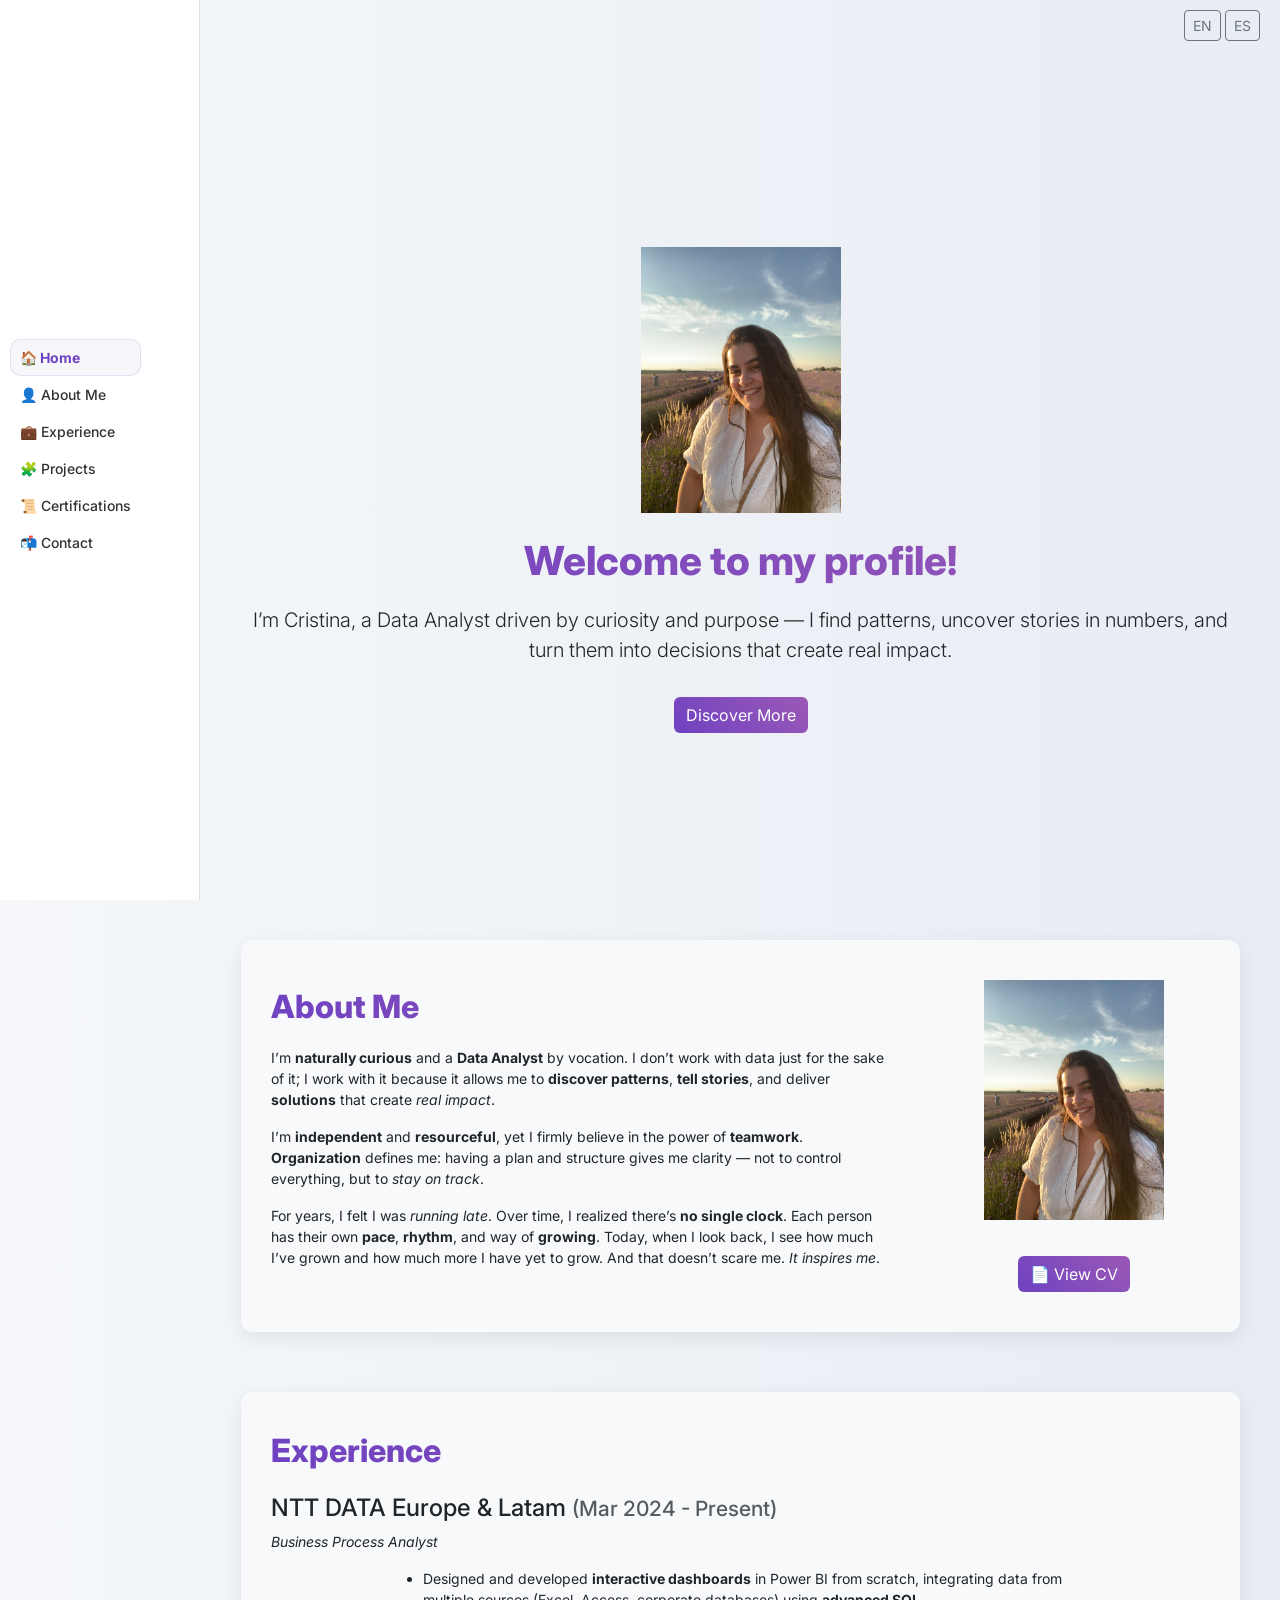
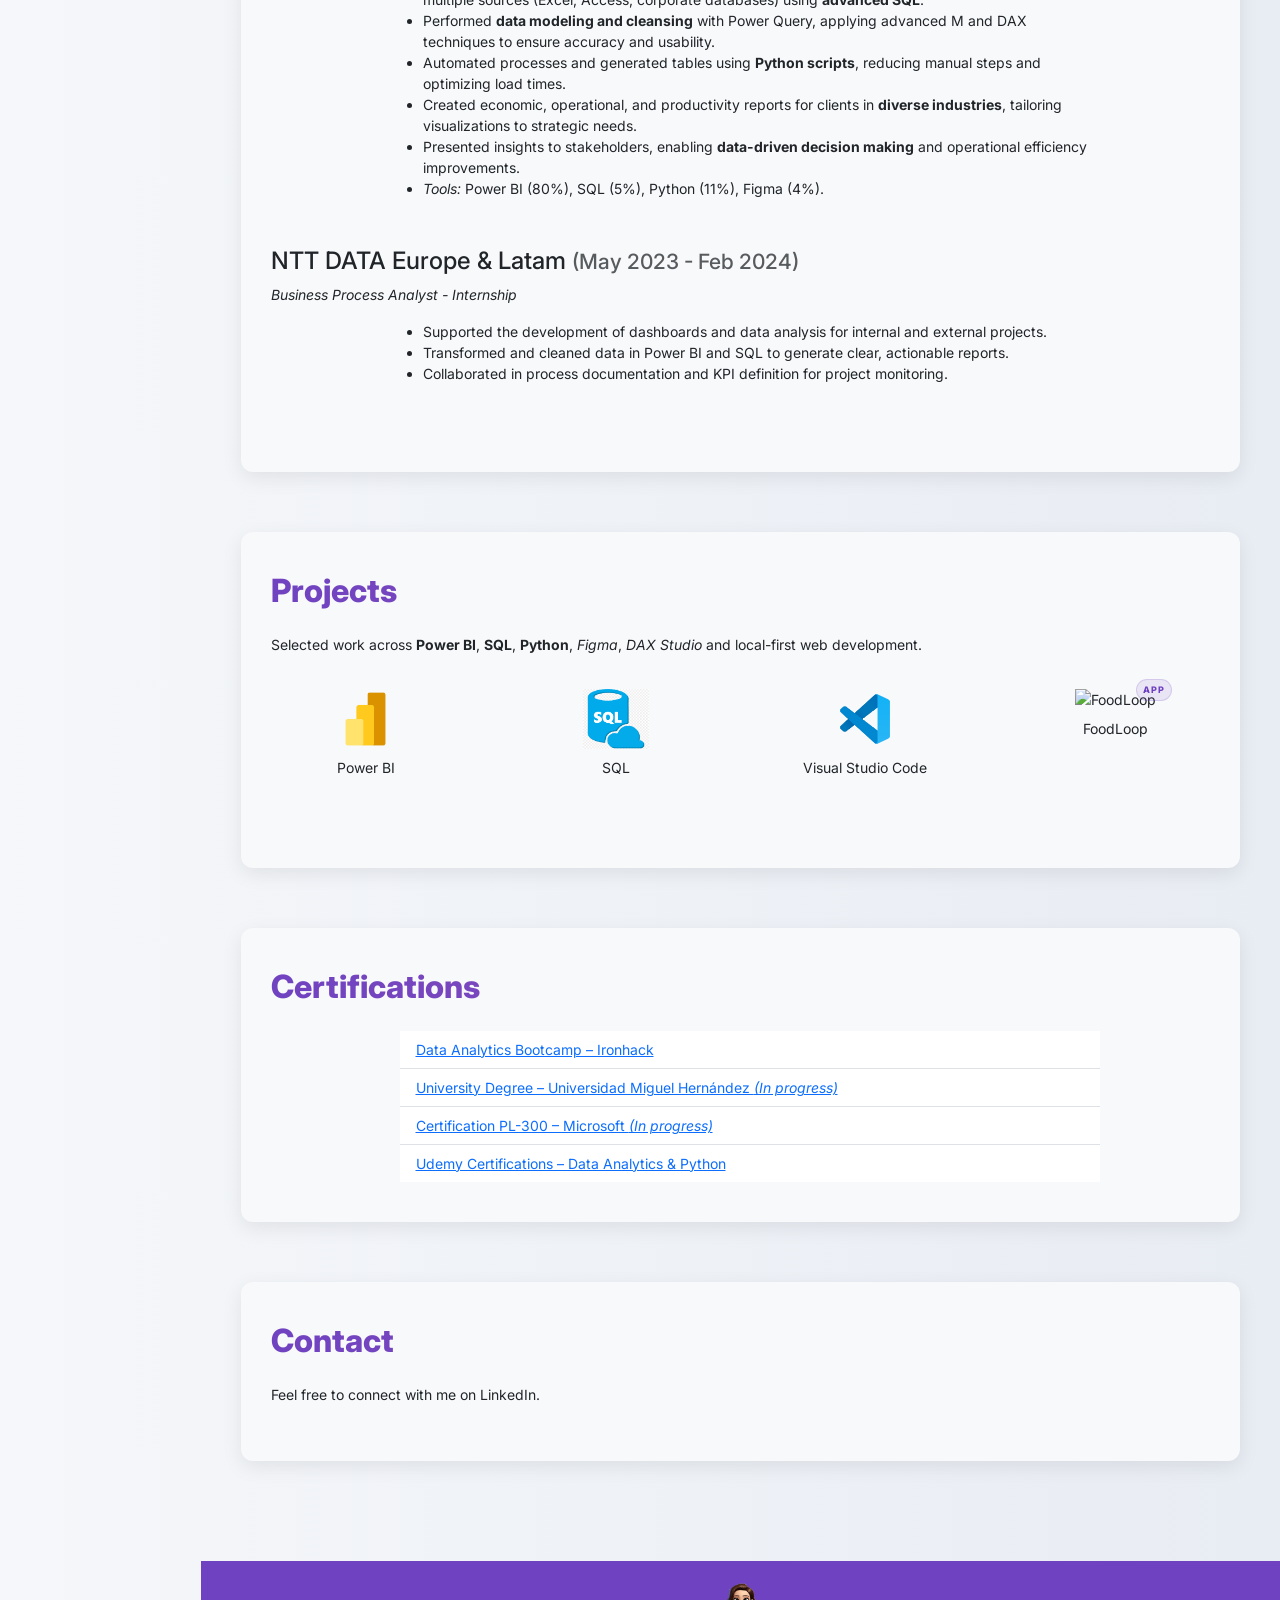
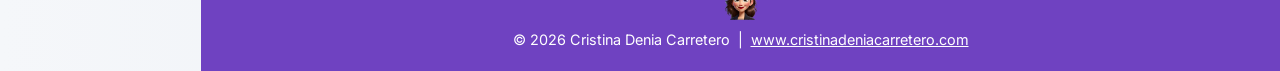
==== commit 0d19f2e3: "Update index.html" ====
--- a/index.html
+++ b/index.html
@@ -1,331 +1,323 @@
-    <!DOCTYPE html>
-    <html lang="es">
-    <head>
-      <meta charset="UTF-8" />
-      <meta name="viewport" content="width=device-width, initial-scale=1.0" />
-      <meta name="description" content="Data Analyst portfolio - Power BI, SQL, Python, VSC experience and certifications" />
-      <title>Cristina Denia Carretero | Portfolio</title>
-      <link rel="icon" type="image/png" href="images/custom-icon.png" />
-    
-      <!-- Google Fonts -->
-      <link href="https://fonts.googleapis.com/css2?family=Inter:wght@400;600;800&display=swap" rel="stylesheet">
-    
-      <!-- Bootstrap & FontAwesome (CSS) -->
-      <link href="https://cdn.jsdelivr.net/npm/bootstrap@5.3.2/dist/css/bootstrap.min.css" rel="stylesheet">
-      <link href="https://cdnjs.cloudflare.com/ajax/libs/font-awesome/6.4.0/css/all.min.css" rel="stylesheet">
-    
-      <style>
-        /* ─────────────────────────────────────────────────────────────
-           Variables y ajustes globales
-        ───────────────────────────────────────────────────────────── */
-        :root{
-          --sidebar-width: 200px;   /* ancho barra lateral */
-          --sidebar-border: 1px;    /* grosor borde lateral */
-        }
-    
-        html { scroll-behavior: smooth; } /* scroll suave a anclas */
-    
-        body {
-          font-family: 'Inter', sans-serif;
-          background: linear-gradient(to right, #f5f7fa, #e8ecf3);
-          margin: 0;
-          font-size: 15px;
-        }
-    
-        /* Tipografía responsiva ligera */
-        @media (min-width: 992px) { body { font-size: 14px; } }
-        @media (max-width: 768px) { body { font-size: 13px; } }
-    
-        /* Cuando haces clic en un enlace a #seccion, deja espacio superior
-           para que el título no quede pegado al borde */
-        section[id] { scroll-margin-top: 90px; }
-    
-        .profile-photo {
-          width: 180px;
-          border-radius: 0%;
-          margin-bottom: 20px;
-        }
-    
-        .btn-purple {
-          background: linear-gradient(45deg, #6f42c1, #9b59b6);
-          color: white;
-          border: none;
-        }
-        .btn-purple:hover {
-          background: linear-gradient(45deg, #5a32a3, #8e44ad);
-          color: white;
-        }
-    
-        .section h2,
-        .section h1 {
-          background: linear-gradient(45deg, #6f42c1, #9b59b6);
-          -webkit-background-clip: text;
-          -webkit-text-fill-color: transparent;
-          background-clip: text;
-          color: transparent;
-          font-weight: 800;
-          margin-bottom: 20px;
-        }
-    
-        /* ─────────────────────────────────────────────────────────────
-           Selector de idioma (fijo arriba a la derecha)
-        ───────────────────────────────────────────────────────────── */
-        .language-switch {
-          position: fixed;
-          top: 10px;
-          right: 20px;
-          z-index: 9999;
-        }
-    
-        /* ─────────────────────────────────────────────────────────────
-           Sidebar (solo escritorio)
-        ───────────────────────────────────────────────────────────── */
-        .sidebar {
-          position: fixed;
-          top: 0; left: 0;
-          width: var(--sidebar-width);
-          height: 100vh;
-          background-color: #fff;
-          border-right: 1px solid #ddd;
-          z-index: 998;
-          overflow-y: auto;
-    
-          display: flex;
-          flex-direction: column;
-          justify-content: space-around; /* reparte verticalmente */
-          align-items: flex-start;       /* texto a la izquierda */
-          padding: 40px 0;
-        }
-    
-        .sidebar ul {
-          list-style: none;
-          margin: 0;
-          padding-left: 10px;
-          padding-right: 0;
-          display: flex;
-          flex-direction: column;
-          gap: 0;
-          width: 100%;
-        }
-        .sidebar ul li { margin: 0; }
-          
-        .linkedin-clean {
-          background: white;
-          padding: 20px;
-          border-radius: 12px;
-          display: inline-block;
-        }
-
-        .sidebar ul li a {
-          display: block;
-          width: 100%;
-          text-decoration: none;
-          color: #333;
-          font-weight: 500;
-          padding: 8px 10px;
-          border-radius: 10px;
-          transition: background .25s ease, color .25s ease;
-        }
-        .sidebar ul li a:hover {
-          color: #6f42c1;
-          background: rgba(111,66,193,.08);
-        }
-        .sidebar ul li a.active {
-          color: #6f42c1;
-          background: #f5f7fa;
-          font-weight: 700;
-          box-shadow: inset 0 0 0 1px rgba(111,66,193,.12);
-        }
-        .sidebar ul li a::after { content: none; }
-    
-        /* Contenedor del contenido principal:
-           usa la MISMA variable de ancho que la sidebar */
-        .content-wrapper {
-          margin-left: calc(var(--sidebar-width) + var(--sidebar-border));
-          padding: 40px;
-        }
-    
-        .section { padding: 80px 0; }
-    
-        .section-center {
-          min-height: 100vh;
-          display: flex;
-          flex-direction: column;
-          justify-content: center;
-          align-items: center;
-          text-align: center;
-        }
-    
-        .Projects-icon { max-height: 70px; width: auto; }
-        @media (min-width: 768px) { .Projects-icon { max-height: 60px; } }
-        @media (max-width: 576px) { .Projects-icon { max-height: 40px; } }
-    
-        .fade-in { opacity: 0; transform: translateY(20px); transition: all 0.6s ease-out; }
-        .fade-in.visible { opacity: 1; transform: translateY(0); }
-    
-        .section.bg-light {
-          margin-bottom: 60px;
-          padding-top: 40px;
-          padding-bottom: 40px;
-          border-radius: 12px;
-          box-shadow: 0 6px 20px rgba(0,0,0,0.08);
-        }
-    
-        .project-link {
-          display: inline-block;
-          text-decoration: none;
-          color: inherit;
-          padding: 10px;
-          border-radius: 10px;
-          transition: all 0.3s ease;
-        }
-        .project-link:hover {
-          background-color: rgba(111, 66, 193, 0.1);
-          transform: translateY(-3px);
-        }
-    
-        /* ─────────────────────────────────────────────────────────────
-           Responsive: en móvil ocultamos sidebar y ajustamos paddings
-        ───────────────────────────────────────────────────────────── */
-        @media (max-width: 768px) {
-          .sidebar { display: none; }
-          .content-wrapper { margin-left: 0; padding: 90px 20px 20px; }
-          #mobileMenu { margin-top: 60px; }
-          .profile-photo { max-width: 140px; }
-        }
-        @media (min-width: 769px) {
-          .profile-photo { max-width: 200px; }
-        }
-    
-        /* ─────────────────────────────────────────────────────────────
-           Footer con el mismo offset que el contenido en desktop
-        ───────────────────────────────────────────────────────────── */
-        .site-footer {
-          background-color: #6f42c1;
-          color: #fff;
-          padding: 1.25rem 0;
-          width: 100%;
-          display: flex;
-          justify-content: center;
-          align-items: center;
-        }
-        .site-footer a { color: #fff; text-decoration: underline; }
-    
-        .site-footer__inner {
-          max-width: 900px;
-          padding: 0 16px;
-          text-align: center;
-          margin: 0 auto;
-        }
-        .site-footer p { font-size: 0.9rem; margin: 0; }
-    
-        @media (max-width: 768px) {
-          .site-footer { margin-left: 0; width: 100%; }
-          .site-footer p { font-size: 0.8rem; }
-        }
-        @media (min-width: 769px) {
-          .site-footer {
-            margin-left: calc(var(--sidebar-width) + var(--sidebar-border));
-            width: calc(100% - (var(--sidebar-width) + var(--sidebar-border)));
-          }
-        }
-    
-        /* ─────────────────────────────────────────────────────────────
-           Botón toggler móvil (usamos icono FA para asegurar visibilidad)
-        ───────────────────────────────────────────────────────────── */
-        .mobile-toggler {
-          position: fixed;
-          top: 10px; left: 20px;
-          z-index: 9999;
-          background-color: white;
-          border: 1px solid #ccc;
-          padding: 6px 10px;
-          border-radius: 6px;
-          line-height: 1;
-        }
-        .mobile-toggler i { font-size: 20px; }
-      </style>
-    </head>
-    <body>
-  
-    <!-- Botón de idioma -->
-    <div class="language-switch" aria-label="Cambiar idioma">
-      <button class="btn btn-sm btn-outline-secondary" onclick="setLanguage('en')" aria-label="Set English">EN</button>
-      <button class="btn btn-sm btn-outline-secondary" onclick="setLanguage('es')" aria-label="Cambiar a español">ES</button>
-    </div>
-  
-    <!-- Sidebar solo para escritorio -->
-    <!-- role y aria-label mejoran accesibilidad para lectores de pantalla -->
-    <nav class="sidebar d-none d-md-flex" role="navigation" aria-label="Navegación lateral">
-      <div class="sidebar-inner">
-        <!-- EN -->
-        <ul class="sidebar-nav" data-lang="en" aria-label="Sections (English)">
-          <li><a href="#home">🏠 Home</a></li>
-          <li><a href="#about">👤 About Me</a></li>
-          <li><a href="#experience">💼 Experience</a></li>
-          <!-- Sugerencia: usa ids en minúsculas por consistencia: #projects -->
-          <li><a href="#projects">🧩 Projects</a></li>
-          <li><a href="#certifications">📜 Certifications</a></li>
-          <li><a href="#contact">📬 Contact</a></li>
-        </ul>
-        <!-- ES -->
-        <ul class="sidebar-nav" data-lang="es" aria-label="Secciones (Español)">
-          <li><a href="#home">🏠 Inicio</a></li>
-          <li><a href="#about">👤 Sobre mí</a></li>
-          <li><a href="#experience">💼 Experiencia</a></li>
-          <li><a href="#projects">🧩 Proyectos</a></li>
-          <li><a href="#certifications">📜 Certificaciones</a></li>
-          <li><a href="#contact">📬 Contacto</a></li>
-        </ul>
-      </div>
-    </nav>
-  
-    <!-- Botón de menú móvil fijo -->
-    <!-- Usamos un icono de FontAwesome para evitar depender de .navbar-light/.navbar-dark -->
-    <button
-      class="mobile-toggler d-md-none"
-      type="button"
-      data-bs-toggle="offcanvas"
-      data-bs-target="#mobileMenu"
-      aria-controls="mobileMenu"
-      aria-expanded="false"
-      aria-label="Abrir menú de navegación">
-      <i class="fa-solid fa-bars" aria-hidden="true"></i>
-    </button>
-  
-    <!-- Menú móvil (Offcanvas) -->
-    <div class="offcanvas offcanvas-start d-md-none" tabindex="-1" id="mobileMenu" aria-labelledby="mobileMenuLabel">
-      <div class="offcanvas-header">
-        <h5 class="offcanvas-title" id="mobileMenuLabel">Menú</h5>
-        <button type="button" class="btn-close text-reset" data-bs-dismiss="offcanvas" aria-label="Cerrar"></button>
-      </div>
-      <div class="offcanvas-body">
-        <!-- EN -->
-        <ul class="list-unstyled mb-0" data-lang="en" aria-label="Mobile menu (English)">
-          <li><a class="d-block py-2" href="#home" data-bs-dismiss="offcanvas">🏠 Home</a></li>
-          <li><a class="d-block py-2" href="#about" data-bs-dismiss="offcanvas">👤 About Me</a></li>
-          <li><a class="d-block py-2" href="#experience" data-bs-dismiss="offcanvas">💼 Experience</a></li>
-          <li><a class="d-block py-2" href="#projects" data-bs-dismiss="offcanvas">🧩 Projects</a></li>
-          <li><a class="d-block py-2" href="#certifications" data-bs-dismiss="offcanvas">📜 Certifications</a></li>
-          <li><a class="d-block py-2" href="#contact" data-bs-dismiss="offcanvas">📬 Contact</a></li>
-        </ul>
-        <!-- ES -->
-        <ul class="list-unstyled mb-0" data-lang="es" aria-label="Menú móvil (Español)">
-          <li><a class="d-block py-2" href="#home" data-bs-dismiss="offcanvas">🏠 Inicio</a></li>
-          <li><a class="d-block py-2" href="#about" data-bs-dismiss="offcanvas">👤 Sobre mí</a></li>
-          <li><a class="d-block py-2" href="#experience" data-bs-dismiss="offcanvas">💼 Experiencia</a></li>
-          <li><a class="d-block py-2" href="#projects" data-bs-dismiss="offcanvas">🧩 Proyectos</a></li>
-          <li><a class="d-block py-2" href="#certifications" data-bs-dismiss="offcanvas">📜 Certificaciones</a></li>
-          <li><a class="d-block py-2" href="#contact" data-bs-dismiss="offcanvas">📬 Contacto</a></li>
-        </ul>
-      </div>
-    </div>
-
+<!DOCTYPE html>
+<html lang="es">
+<head>
+  <meta charset="UTF-8" />
+  <meta name="viewport" content="width=device-width, initial-scale=1.0" />
+  <meta name="description" content="Data Analyst portfolio - Power BI, SQL, Python, VSC experience and certifications" />
+  <title>Cristina Denia Carretero | Portfolio</title>
+  <link rel="icon" type="image/png" href="images/custom-icon.png" />
+
+  <!-- Google Fonts -->
+  <link href="https://fonts.googleapis.com/css2?family=Inter:wght@400;600;800&display=swap" rel="stylesheet">
+
+  <!-- Bootstrap & FontAwesome (CSS) -->
+  <link href="https://cdn.jsdelivr.net/npm/bootstrap@5.3.2/dist/css/bootstrap.min.css" rel="stylesheet">
+  <link href="https://cdnjs.cloudflare.com/ajax/libs/font-awesome/6.4.0/css/all.min.css" rel="stylesheet">
+
+  <style>
+    /* ─────────────────────────────────────────────────────────────
+       Variables y ajustes globales
+    ───────────────────────────────────────────────────────────── */
+    :root{
+      --sidebar-width: 200px;
+      --sidebar-border: 1px;
+    }
+
+    html { scroll-behavior: smooth; }
+
+    body {
+      font-family: 'Inter', sans-serif;
+      background: linear-gradient(to right, #f5f7fa, #e8ecf3);
+      margin: 0;
+      font-size: 15px;
+    }
+
+    @media (min-width: 992px) { body { font-size: 14px; } }
+    @media (max-width: 768px) { body { font-size: 13px; } }
+
+    section[id] { scroll-margin-top: 90px; }
+
+    .profile-photo {
+      width: 180px;
+      border-radius: 0%;
+      margin-bottom: 20px;
+    }
+
+    .btn-purple {
+      background: linear-gradient(45deg, #6f42c1, #9b59b6);
+      color: white;
+      border: none;
+    }
+    .btn-purple:hover {
+      background: linear-gradient(45deg, #5a32a3, #8e44ad);
+      color: white;
+    }
+
+    .section h2,
+    .section h1 {
+      background: linear-gradient(45deg, #6f42c1, #9b59b6);
+      -webkit-background-clip: text;
+      -webkit-text-fill-color: transparent;
+      background-clip: text;
+      color: transparent;
+      font-weight: 800;
+      margin-bottom: 20px;
+    }
+
+    .language-switch {
+      position: fixed;
+      top: 10px;
+      right: 20px;
+      z-index: 9999;
+    }
+
+    .sidebar {
+      position: fixed;
+      top: 0;
+      left: 0;
+      width: var(--sidebar-width);
+      height: 100vh;
+      background-color: #fff;
+      border-right: 1px solid #ddd;
+      z-index: 998;
+      overflow-y: auto;
+      display: flex;
+      flex-direction: column;
+      justify-content: space-around;
+      align-items: flex-start;
+      padding: 40px 0;
+    }
+
+    .sidebar ul {
+      list-style: none;
+      margin: 0;
+      padding-left: 10px;
+      padding-right: 0;
+      display: flex;
+      flex-direction: column;
+      gap: 0;
+      width: 100%;
+    }
+    .sidebar ul li { margin: 0; }
+
+    .linkedin-clean {
+      background: white;
+      padding: 20px;
+      border-radius: 12px;
+      display: inline-block;
+    }
+
+    .sidebar ul li a {
+      display: block;
+      width: 100%;
+      text-decoration: none;
+      color: #333;
+      font-weight: 500;
+      padding: 8px 10px;
+      border-radius: 10px;
+      transition: background .25s ease, color .25s ease;
+    }
+    .sidebar ul li a:hover {
+      color: #6f42c1;
+      background: rgba(111,66,193,.08);
+    }
+    .sidebar ul li a.active {
+      color: #6f42c1;
+      background: #f5f7fa;
+      font-weight: 700;
+      box-shadow: inset 0 0 0 1px rgba(111,66,193,.12);
+    }
+    .sidebar ul li a::after { content: none; }
+
+    .content-wrapper {
+      margin-left: calc(var(--sidebar-width) + var(--sidebar-border));
+      padding: 40px;
+    }
+
+    .section { padding: 80px 0; }
+
+    .section-center {
+      min-height: 100vh;
+      display: flex;
+      flex-direction: column;
+      justify-content: center;
+      align-items: center;
+      text-align: center;
+    }
+
+    .Projects-icon { max-height: 70px; width: auto; }
+    @media (min-width: 768px) { .Projects-icon { max-height: 60px; } }
+    @media (max-width: 576px) { .Projects-icon { max-height: 40px; } }
+
+    .fade-in { opacity: 0; transform: translateY(20px); transition: all 0.6s ease-out; }
+    .fade-in.visible { opacity: 1; transform: translateY(0); }
+
+    .section.bg-light {
+      margin-bottom: 60px;
+      padding-top: 40px;
+      padding-bottom: 40px;
+      border-radius: 12px;
+      box-shadow: 0 6px 20px rgba(0,0,0,0.08);
+    }
+
+    .project-link {
+      display: inline-block;
+      text-decoration: none;
+      color: inherit;
+      padding: 10px;
+      border-radius: 10px;
+      transition: all 0.3s ease;
+    }
+    .project-link:hover {
+      background-color: rgba(111, 66, 193, 0.1);
+      transform: translateY(-3px);
+    }
+
+    /* FoodLoop: mantiene el estilo de los proyectos y destaca ligeramente */
+    .project-link-foodloop {
+      position: relative;
+    }
+    .project-link-foodloop::after {
+      content: "APP";
+      position: absolute;
+      top: 0;
+      right: -6px;
+      font-size: 9px;
+      font-weight: 800;
+      letter-spacing: .08em;
+      color: #6f42c1;
+      background: rgba(111,66,193,.10);
+      border: 1px solid rgba(111,66,193,.18);
+      border-radius: 999px;
+      padding: 3px 6px;
+    }
+
+    @media (max-width: 768px) {
+      .sidebar { display: none; }
+      .content-wrapper { margin-left: 0; padding: 90px 20px 20px; }
+      #mobileMenu { margin-top: 60px; }
+      .profile-photo { max-width: 140px; }
+    }
+    @media (min-width: 769px) {
+      .profile-photo { max-width: 200px; }
+    }
+
+    .site-footer {
+      background-color: #6f42c1;
+      color: #fff;
+      padding: 1.25rem 0;
+      width: 100%;
+      display: flex;
+      justify-content: center;
+      align-items: center;
+    }
+    .site-footer a { color: #fff; text-decoration: underline; }
+
+    .site-footer__inner {
+      max-width: 900px;
+      padding: 0 16px;
+      text-align: center;
+      margin: 0 auto;
+    }
+    .site-footer p { font-size: 0.9rem; margin: 0; }
+
+    @media (max-width: 768px) {
+      .site-footer { margin-left: 0; width: 100%; }
+      .site-footer p { font-size: 0.8rem; }
+    }
+    @media (min-width: 769px) {
+      .site-footer {
+        margin-left: calc(var(--sidebar-width) + var(--sidebar-border));
+        width: calc(100% - (var(--sidebar-width) + var(--sidebar-border)));
+      }
+    }
+
+    .mobile-toggler {
+      position: fixed;
+      top: 10px;
+      left: 20px;
+      z-index: 9999;
+      background-color: white;
+      border: 1px solid #ccc;
+      padding: 6px 10px;
+      border-radius: 6px;
+      line-height: 1;
+    }
+    .mobile-toggler i { font-size: 20px; }
+  </style>
+</head>
+<body>
+
+  <!-- Botón de idioma -->
+  <div class="language-switch" aria-label="Cambiar idioma">
+    <button class="btn btn-sm btn-outline-secondary" onclick="setLanguage('en')" aria-label="Set English">EN</button>
+    <button class="btn btn-sm btn-outline-secondary" onclick="setLanguage('es')" aria-label="Cambiar a español">ES</button>
+  </div>
+
+  <!-- Sidebar solo para escritorio -->
+  <nav class="sidebar d-none d-md-flex" role="navigation" aria-label="Navegación lateral">
+    <div class="sidebar-inner">
+      <ul class="sidebar-nav" data-lang="en" aria-label="Sections (English)">
+        <li><a href="#home">🏠 Home</a></li>
+        <li><a href="#about">👤 About Me</a></li>
+        <li><a href="#experience">💼 Experience</a></li>
+        <li><a href="#projects">🧩 Projects</a></li>
+        <li><a href="#certifications">📜 Certifications</a></li>
+        <li><a href="#contact">📬 Contact</a></li>
+      </ul>
+      <ul class="sidebar-nav" data-lang="es" aria-label="Secciones (Español)">
+        <li><a href="#home">🏠 Inicio</a></li>
+        <li><a href="#about">👤 Sobre mí</a></li>
+        <li><a href="#experience">💼 Experiencia</a></li>
+        <li><a href="#projects">🧩 Proyectos</a></li>
+        <li><a href="#certifications">📜 Certificaciones</a></li>
+        <li><a href="#contact">📬 Contacto</a></li>
+      </ul>
+    </div>
+  </nav>
+
+  <!-- Botón de menú móvil fijo -->
+  <button
+    class="mobile-toggler d-md-none"
+    type="button"
+    data-bs-toggle="offcanvas"
+    data-bs-target="#mobileMenu"
+    aria-controls="mobileMenu"
+    aria-expanded="false"
+    aria-label="Abrir menú de navegación">
+    <i class="fa-solid fa-bars" aria-hidden="true"></i>
+  </button>
+
+  <!-- Menú móvil (Offcanvas) -->
+  <div class="offcanvas offcanvas-start d-md-none" tabindex="-1" id="mobileMenu" aria-labelledby="mobileMenuLabel">
+    <div class="offcanvas-header">
+      <h5 class="offcanvas-title" id="mobileMenuLabel">Menú</h5>
+      <button type="button" class="btn-close text-reset" data-bs-dismiss="offcanvas" aria-label="Cerrar"></button>
+    </div>
+    <div class="offcanvas-body">
+      <ul class="list-unstyled mb-0" data-lang="en" aria-label="Mobile menu (English)">
+        <li><a class="d-block py-2" href="#home" data-bs-dismiss="offcanvas">🏠 Home</a></li>
+        <li><a class="d-block py-2" href="#about" data-bs-dismiss="offcanvas">👤 About Me</a></li>
+        <li><a class="d-block py-2" href="#experience" data-bs-dismiss="offcanvas">💼 Experience</a></li>
+        <li><a class="d-block py-2" href="#projects" data-bs-dismiss="offcanvas">🧩 Projects</a></li>
+        <li><a class="d-block py-2" href="#certifications" data-bs-dismiss="offcanvas">📜 Certifications</a></li>
+        <li><a class="d-block py-2" href="#contact" data-bs-dismiss="offcanvas">📬 Contact</a></li>
+      </ul>
+      <ul class="list-unstyled mb-0" data-lang="es" aria-label="Menú móvil (Español)">
+        <li><a class="d-block py-2" href="#home" data-bs-dismiss="offcanvas">🏠 Inicio</a></li>
+        <li><a class="d-block py-2" href="#about" data-bs-dismiss="offcanvas">👤 Sobre mí</a></li>
+        <li><a class="d-block py-2" href="#experience" data-bs-dismiss="offcanvas">💼 Experiencia</a></li>
+        <li><a class="d-block py-2" href="#projects" data-bs-dismiss="offcanvas">🧩 Proyectos</a></li>
+        <li><a class="d-block py-2" href="#certifications" data-bs-dismiss="offcanvas">📜 Certificaciones</a></li>
+        <li><a class="d-block py-2" href="#contact" data-bs-dismiss="offcanvas">📬 Contacto</a></li>
+      </ul>
+    </div>
+  </div>
 
   <!-- Contenido -->
   <div class="content-wrapper">
 
-    <!-- Hero (solo este centrado) -->
+    <!-- Hero -->
     <section class="section section-center fade-in text-center" id="home">
       <div class="container">
         <img src="images/photo_profile.jpg" alt="Cristina Denia Carretero" class="profile-photo img-fluid mb-4" style="border-radius: 0; width: 100%; height: auto;">
@@ -342,75 +334,45 @@
       </div>
     </section>
 
-<!-- About -->
-<section class="section bg-light fade-in" id="about">
-  <div class="container">
-    <div class="row align-items-center justify-content-center flex-row-reverse">
-      
-      <!-- FOTO + BOTÓN CV -->
-      <div class="col-lg-4 col-md-5 text-center mb-4 mb-md-0">
-        <img src="images/photo_profile.jpg" alt="Profile Photo" class="profile-photo img-fluid">
-
-        <div class="mt-3">
-          <!-- English -->
-          <div data-lang="en">
-            <a href="Carta de presentación - Cristina Denia Carretero.pdf" 
-               class="btn btn-purple" 
-               target="_blank" 
-               rel="noopener noreferrer">
-               📄 View CV
-            </a>
-          </div>
-
-          <!-- Español -->
-          <div data-lang="es">
-            <a href="Carta de presentación - Cristina Denia Carretero.pdf" 
-               class="btn btn-purple" 
-               target="_blank" 
-               rel="noopener noreferrer">
-               📄 Ver CV
-            </a>
-          </div>
-        </div>
-      </div>
-
-      <!-- TEXTO -->
-      <div class="col-lg-8 col-md-7" style="padding-left: 30px;">
-        
-        <!-- Español -->
-        <div data-lang="es">
-          <h2>Sobre Mí</h2>
-          <p>Soy una persona <strong>curiosa por naturaleza</strong> y <strong>Analista de Datos</strong> por vocación. No trabajo con datos porque sí, sino porque me permiten <strong>descubrir patrones</strong>, <strong>contar historias</strong> y ofrecer <strong>soluciones</strong> que generan <em>impacto real</em>.</p>
-          <p>Soy <strong>independiente</strong> y <strong>resolutiva</strong>, aunque creo firmemente en la fuerza del <strong>trabajo en equipo</strong>. Me caracteriza la <strong>organización</strong>: me da seguridad tener un plan y una estructura, no para controlarlo todo, sino para <em>no perderme en el camino</em>.</p>
-          <p>Durante años sentí que <em>iba tarde</em>. Pero con el tiempo entendí que <strong>no existe un solo reloj</strong>. Que cada persona tiene su <strong>tiempo</strong>, su <strong>ritmo</strong>, su forma de <strong>crecer</strong>. Y si hoy miro hacia atrás, veo cuánto he crecido y cuánto me queda por crecer. Y eso no me asusta. <em>Me inspira</em>.</p>
-        </div>
-
-        <!-- English -->
-        <div data-lang="en">
-          <h2>About Me</h2>
-          <p>I’m <strong>naturally curious</strong> and a <strong>Data Analyst</strong> by vocation. I don’t work with data just for the sake of it; I work with it because it allows me to <strong>discover patterns</strong>, <strong>tell stories</strong>, and deliver <strong>solutions</strong> that create <em>real impact</em>.</p>
-          <p>I’m <strong>independent</strong> and <strong>resourceful</strong>, yet I firmly believe in the power of <strong>teamwork</strong>. <strong>Organization</strong> defines me: having a plan and structure gives me clarity — not to control everything, but to <em>stay on track</em>.</p>
-          <p>For years, I felt I was <em>running late</em>. Over time, I realized there’s <strong>no single clock</strong>. Each person has their own <strong>pace</strong>, <strong>rhythm</strong>, and way of <strong>growing</strong>. Today, when I look back, I see how much I’ve grown and how much more I have yet to grow. And that doesn’t scare me. <em>It inspires me</em>.</p>
-        </div>
-
-      </div>
-    </div>
-  </div>
-</section>
-
-
-
-
+    <!-- About -->
+    <section class="section bg-light fade-in" id="about">
+      <div class="container">
+        <div class="row align-items-center justify-content-center flex-row-reverse">
+          <div class="col-lg-4 col-md-5 text-center mb-4 mb-md-0">
+            <img src="images/photo_profile.jpg" alt="Profile Photo" class="profile-photo img-fluid">
+            <div class="mt-3">
+              <div data-lang="en">
+                <a href="Carta de presentación - Cristina Denia Carretero.pdf" class="btn btn-purple" target="_blank" rel="noopener noreferrer">📄 View CV</a>
+              </div>
+              <div data-lang="es">
+                <a href="Carta de presentación - Cristina Denia Carretero.pdf" class="btn btn-purple" target="_blank" rel="noopener noreferrer">📄 Ver CV</a>
+              </div>
+            </div>
+          </div>
+
+          <div class="col-lg-8 col-md-7" style="padding-left: 30px;">
+            <div data-lang="es">
+              <h2>Sobre Mí</h2>
+              <p>Soy una persona <strong>curiosa por naturaleza</strong> y <strong>Analista de Datos</strong> por vocación. No trabajo con datos porque sí, sino porque me permiten <strong>descubrir patrones</strong>, <strong>contar historias</strong> y ofrecer <strong>soluciones</strong> que generan <em>impacto real</em>.</p>
+              <p>Soy <strong>independiente</strong> y <strong>resolutiva</strong>, aunque creo firmemente en la fuerza del <strong>trabajo en equipo</strong>. Me caracteriza la <strong>organización</strong>: me da seguridad tener un plan y una estructura, no para controlarlo todo, sino para <em>no perderme en el camino</em>.</p>
+              <p>Durante años sentí que <em>iba tarde</em>. Pero con el tiempo entendí que <strong>no existe un solo reloj</strong>. Que cada persona tiene su <strong>tiempo</strong>, su <strong>ritmo</strong>, su forma de <strong>crecer</strong>. Y si hoy miro hacia atrás, veo cuánto he crecido y cuánto me queda por crecer. Y eso no me asusta. <em>Me inspira</em>.</p>
+            </div>
+            <div data-lang="en">
+              <h2>About Me</h2>
+              <p>I’m <strong>naturally curious</strong> and a <strong>Data Analyst</strong> by vocation. I don’t work with data just for the sake of it; I work with it because it allows me to <strong>discover patterns</strong>, <strong>tell stories</strong>, and deliver <strong>solutions</strong> that create <em>real impact</em>.</p>
+              <p>I’m <strong>independent</strong> and <strong>resourceful</strong>, yet I firmly believe in the power of <strong>teamwork</strong>. <strong>Organization</strong> defines me: having a plan and structure gives me clarity — not to control everything, but to <em>stay on track</em>.</p>
+              <p>For years, I felt I was <em>running late</em>. Over time, I realized there’s <strong>no single clock</strong>. Each person has their own <strong>pace</strong>, <strong>rhythm</strong>, and way of <strong>growing</strong>. Today, when I look back, I see how much I’ve grown and how much more I have yet to grow. And that doesn’t scare me. <em>It inspires me</em>.</p>
+            </div>
+          </div>
+        </div>
+      </div>
+    </section>
 
     <!-- Experience -->
     <section class="section bg-light fade-in" id="experience">
       <div class="container" style="padding-left: 30px; padding-right: 30px;">
-    
-        <!-- ENGLISH -->
         <div data-lang="en">
           <h2 class="mb-4">Experience</h2>
-    
-          <!-- Job 1 -->
           <div class="mb-5">
             <h4>NTT DATA Europe &amp; Latam <small class="text-muted">(Mar 2024 - Present)</small></h4>
             <p><em>Business Process Analyst</em></p>
@@ -423,8 +385,6 @@
               <li><em>Tools:</em> Power BI (80%), SQL (5%), Python (11%), Figma (4%).</li>
             </ul>
           </div>
-    
-          <!-- Job 2 -->
           <div class="mb-5">
             <h4>NTT DATA Europe &amp; Latam <small class="text-muted">(May 2023 - Feb 2024)</small></h4>
             <p><em>Business Process Analyst - Internship</em></p>
@@ -435,12 +395,9 @@
             </ul>
           </div>
         </div>
-    
-        <!-- SPANISH -->
+
         <div data-lang="es">
           <h2 class="mb-4">Experiencia</h2>
-    
-          <!-- Job 1 -->
           <div class="mb-5">
             <h4>NTT DATA Europe &amp; Latam <small class="text-muted">(Mar 2024 - Actualidad)</small></h4>
             <p><em>Business Process Analyst</em></p>
@@ -453,8 +410,6 @@
               <li><em>Herramientas:</em> Power BI (80%), SQL (5%), Python (11%), Figma (4%).</li>
             </ul>
           </div>
-    
-          <!-- Job 2 -->
           <div class="mb-5">
             <h4>NTT DATA Europe &amp; Latam <small class="text-muted">(May 2023 - Feb 2024)</small></h4>
             <p><em>Business Process Analyst - Prácticas</em></p>
@@ -465,103 +420,76 @@
             </ul>
           </div>
         </div>
-    
       </div>
     </section>
 
-
-
-    <!-- ===========================
-         Projects
-         =========================== -->
+    <!-- Projects -->
     <section class="section bg-light fade-in" id="projects">
       <div class="container">
         <div class="row align-items-start">
-          
-          <!-- ────────────── Texto descriptivo ────────────── -->
           <div class="col-12" style="padding-left: 30px;">
-            <!-- EN -->
             <div data-lang="en">
               <h2 class="mb-4">Projects</h2>
-              <p class="mb-4">Selected work across <strong>Power BI</strong>, <strong>SQL</strong>, <strong>Python</strong>, <em>Figma</em> and <em>DAX Studio</em>.</p>
-            </div>
-            <!-- ES -->
+              <p class="mb-4">Selected work across <strong>Power BI</strong>, <strong>SQL</strong>, <strong>Python</strong>, <em>Figma</em>, <em>DAX Studio</em> and local-first web development.</p>
+            </div>
             <div data-lang="es">
               <h2 class="mb-4">Proyectos</h2>
-              <p class="mb-4">Trabajo seleccionado en <strong>Power BI</strong>, <strong>SQL</strong>, <strong>Python</strong>, <em>Figma</em> y <em>DAX Studio</em>.</p>
-            </div>
-          </div>
-          
-          <!-- ────────────── Iconos / enlaces ────────────── -->
+              <p class="mb-4">Trabajo seleccionado en <strong>Power BI</strong>, <strong>SQL</strong>, <strong>Python</strong>, <em>Figma</em>, <em>DAX Studio</em> y desarrollo web local-first.</p>
+            </div>
+          </div>
+
           <div class="col-12">
             <div class="row justify-content-center">
-    
-              <!-- Power BI → enlace normal -->
               <div class="col-6 col-md-3 mb-4 text-center">
                 <a href="#" class="project-link" data-bs-toggle="modal" data-bs-target="#modalPowerBI">
-
-
                   <img src="images/Powerbi_Logo.png" alt="Power BI" class="Projects-icon mb-2">
                   <p>Power BI</p>
                 </a>
               </div>
-    
-              <!-- SQL → abre modal -->
+
               <div class="col-6 col-md-3 mb-4 text-center">
                 <a href="#" class="project-link" data-bs-toggle="modal" data-bs-target="#modalSQL">
                   <img src="images/sql_Logo.jpg" alt="SQL" class="Projects-icon mb-2">
                   <p>SQL</p>
                 </a>
               </div>
-              
-              <!-- VS Code → abre modal -->
+
               <div class="col-6 col-md-3 mb-4 text-center">
                 <a href="#" class="project-link" data-bs-toggle="modal" data-bs-target="#modalVSCode">
                   <img src="images/VSC-logo.png" alt="Visual Studio Code" class="Projects-icon mb-2">
                   <p>Visual Studio Code</p>
                 </a>
               </div>
-    
+
+              <!-- FoodLoop → página independiente dentro del mismo dominio -->
+              <div class="col-6 col-md-3 mb-4 text-center">
+                <a href="/foodloop/" class="project-link project-link-foodloop" aria-label="Abrir FoodLoop">
+                  <img src="images/FoodLoop_Logo.svg" alt="FoodLoop" class="Projects-icon mb-2">
+                  <p>FoodLoop</p>
+                </a>
+              </div>
             </div>
           </div>
         </div>
       </div>
     </section>
-    
-    <!-- ===========================
-         Modals para Power bi, SQL y VS Code
-         =========================== -->
-          
+
     <!-- Modal Power BI -->
     <div class="modal fade" id="modalPowerBI" tabindex="-1" aria-hidden="true">
       <div class="modal-dialog modal-fullscreen-sm-down modal-xl modal-dialog-centered">
         <div class="modal-content border-0">
-    
           <div class="modal-header">
             <h5 class="modal-title">Power BI Project</h5>
             <button type="button" class="btn-close" data-bs-dismiss="modal"></button>
           </div>
-    
           <div class="modal-body p-0">
-    
-            <!-- Responsive PDF container -->
             <div class="pdf-container">
-              <iframe 
-                src="Fluctuaciones_precios.pdf"
-                frameborder="0">
-              </iframe>
-            </div>
-    
-          </div>
-    
+              <iframe src="Fluctuaciones_precios.pdf" frameborder="0"></iframe>
+            </div>
+          </div>
           <div class="modal-footer">
-            <a href="Fluctuaciones_precios.pdf"
-               download
-               class="btn btn-outline-dark">
-               Download PDF
-            </a>
-          </div>
-    
+            <a href="Fluctuaciones_precios.pdf" download class="btn btn-outline-dark">Download PDF</a>
+          </div>
         </div>
       </div>
     </div>
@@ -570,452 +498,202 @@
     <div class="modal fade" id="modalSQL" tabindex="-1" aria-hidden="true">
       <div class="modal-dialog modal-dialog-centered modal-lg">
         <div class="modal-content border-0">
-    
           <div class="modal-header">
             <h5 class="modal-title">SQL Projects</h5>
             <button type="button" class="btn-close" data-bs-dismiss="modal"></button>
           </div>
-    
           <div class="modal-body">
-    
-            <!-- Proyecto 1 -->
             <div class="mb-4">
               <h6 class="fw-bold">SQL Subqueries & Nested Queries</h6>
-              <p>
-                Advanced use of subqueries for filtering, aggregation and conditional analysis.
-                Includes correlated subqueries and performance considerations.
-              </p>
-              <a href="https://github.com/cdeniaca/lab-sql-subqueries"
-                 target="_blank"
-                 class="btn btn-sm btn-purple">
-                 View Repository
-              </a>
-            </div>
-    
+              <p>Advanced use of subqueries for filtering, aggregation and conditional analysis. Includes correlated subqueries and performance considerations.</p>
+              <a href="https://github.com/cdeniaca/lab-sql-subqueries" target="_blank" class="btn btn-sm btn-purple">View Repository</a>
+            </div>
             <hr>
-    
-            <!-- Proyecto 2 -->
             <div class="mb-4">
               <h6 class="fw-bold">Temporary Tables, Views & CTEs</h6>
-              <p>
-                Implementation of temporary tables, reusable views and Common Table Expressions (CTEs)
-                for modular query design and data transformation workflows.
-              </p>
-              <a href="https://github.com/cdeniaca/lab-sql-temp-tables-views-ctes"
-                 target="_blank"
-                 class="btn btn-sm btn-purple">
-                 View Repository
-              </a>
-            </div>
-    
+              <p>Implementation of temporary tables, reusable views and Common Table Expressions (CTEs) for modular query design and data transformation workflows.</p>
+              <a href="https://github.com/cdeniaca/lab-sql-temp-tables-views-ctes" target="_blank" class="btn btn-sm btn-purple">View Repository</a>
+            </div>
             <hr>
-    
-            <!-- Proyecto 3 -->
             <div class="mb-4">
               <h6 class="fw-bold">Relational Joins & Data Integration</h6>
-              <p>
-                Practical implementation of INNER, LEFT and multi-table joins to integrate
-                relational datasets and generate analytical outputs.
-              </p>
-              <a href="https://github.com/cdeniaca/lab-sql-joins"
-                 target="_blank"
-                 class="btn btn-sm btn-purple">
-                 View Repository
-              </a>
-            </div>
-    
-          </div>
-    
-        </div>
-      </div>
-    </div>
-
-    
+              <p>Practical implementation of INNER, LEFT and multi-table joins to integrate relational datasets and generate analytical outputs.</p>
+              <a href="https://github.com/cdeniaca/lab-sql-joins" target="_blank" class="btn btn-sm btn-purple">View Repository</a>
+            </div>
+          </div>
+        </div>
+      </div>
+    </div>
+
     <!-- Modal VS Code -->
     <div class="modal fade" id="modalVSCode" tabindex="-1" aria-hidden="true">
       <div class="modal-dialog modal-dialog-centered modal-lg">
         <div class="modal-content border-0">
-    
           <div class="modal-header">
             <h5 class="modal-title">Python Projects (VS Code)</h5>
             <button type="button" class="btn-close" data-bs-dismiss="modal"></button>
           </div>
-    
           <div class="modal-body">
-    
-            <!-- Proyecto 1 -->
             <div class="mb-4">
               <h6 class="fw-bold">Advanced Data Structures & Comprehensions</h6>
-              <p>
-                Practical implementation of lists, dictionaries, sets and advanced comprehension
-                techniques for efficient data manipulation.
-              </p>
-              <a href="https://github.com/cdeniaca/lab-python-list-dict-set-comprehension-extra"
-                 target="_blank"
-                 class="btn btn-sm btn-purple">
-                 View Repository
-              </a>
-            </div>
-    
+              <p>Practical implementation of lists, dictionaries, sets and advanced comprehension techniques for efficient data manipulation.</p>
+              <a href="https://github.com/cdeniaca/lab-python-list-dict-set-comprehension-extra" target="_blank" class="btn btn-sm btn-purple">View Repository</a>
+            </div>
             <hr>
-    
-            <!-- Proyecto 2 -->
             <div class="mb-4">
               <h6 class="fw-bold">Error Handling & Exception Management</h6>
-              <p>
-                Robust error handling using try/except blocks, custom exceptions
-                and defensive programming practices.
-              </p>
-              <a href="https://github.com/cdeniaca/lab-python-error-handling-extra"
-                 target="_blank"
-                 class="btn btn-sm btn-purple">
-                 View Repository
-              </a>
-            </div>
-    
+              <p>Robust error handling using try/except blocks, custom exceptions and defensive programming practices.</p>
+              <a href="https://github.com/cdeniaca/lab-python-error-handling-extra" target="_blank" class="btn btn-sm btn-purple">View Repository</a>
+            </div>
             <hr>
-    
-            <!-- Proyecto 3 -->
             <div class="mb-4">
               <h6 class="fw-bold">Lambda, Map, Reduce & Functional Programming</h6>
-              <p>
-                Functional programming techniques applied to data transformation
-                and streamlined processing workflows.
-              </p>
-              <a href="https://github.com/cdeniaca/lab-python-lambda-map-reduce-filter"
-                 target="_blank"
-                 class="btn btn-sm btn-purple">
-                 View Repository
-              </a>
-            </div>
-    
+              <p>Functional programming techniques applied to data transformation and streamlined processing workflows.</p>
+              <a href="https://github.com/cdeniaca/lab-python-lambda-map-reduce-filter" target="_blank" class="btn btn-sm btn-purple">View Repository</a>
+            </div>
             <hr>
-    
-            <!-- Proyecto 4 -->
             <div class="mb-4">
               <h6 class="fw-bold">Web Scraping & Data Extraction</h6>
-              <p>
-                Automated data extraction from web sources using Python,
-                including parsing and structured output generation.
-              </p>
-              <a href="https://github.com/cdeniaca/lab-web-scraping"
-                 target="_blank"
-                 class="btn btn-sm btn-purple">
-                 View Repository
-              </a>
-            </div>
-    
+              <p>Automated data extraction from web sources using Python, including parsing and structured output generation.</p>
+              <a href="https://github.com/cdeniaca/lab-web-scraping" target="_blank" class="btn btn-sm btn-purple">View Repository</a>
+            </div>
             <hr>
-    
-            <!-- Proyecto 5 -->
             <div class="mb-4">
               <h6 class="fw-bold">Object-Oriented Programming (OOP)</h6>
-              <p>
-                Implementation of classes, encapsulation and modular design
-                principles to build scalable Python applications.
-              </p>
-              <a href="https://github.com/cdeniaca/lab-python-oop"
-                 target="_blank"
-                 class="btn btn-sm btn-purple">
-                 View Repository
-              </a>
-            </div>
-    
+              <p>Implementation of classes, encapsulation and modular design principles to build scalable Python applications.</p>
+              <a href="https://github.com/cdeniaca/lab-python-oop" target="_blank" class="btn btn-sm btn-purple">View Repository</a>
+            </div>
             <hr>
-    
-            <!-- Proyecto 6 -->
             <div class="mb-4">
               <h6 class="fw-bold">Functions & Modular Programming</h6>
-              <p>
-                Development of reusable functions and modular code structures
-                to improve readability and maintainability.
-              </p>
-              <a href="https://github.com/cdeniaca/lab-python-functions-extra"
-                 target="_blank"
-                 class="btn btn-sm btn-purple">
-                 View Repository
-              </a>
-            </div>
-    
-          </div>
-    
-        </div>
-      </div>
-    </div>
-
-    
-    <!-- ===========================
-         CSS extra para los enlaces de proyectos
-         =========================== -->
-    <style>
-      .project-link {
-        display: inline-block;
-        text-decoration: none;
-        color: inherit;
-        padding: 10px;
-        border-radius: 10px;
-        transition: all 0.3s ease;
-      }
-      .project-link:hover {
-        background-color: rgba(111, 66, 193, 0.1);
-        transform: translateY(-3px);
-      }
-    </style>
-
-
-
-
-
-    <!-- ===========================
-         Certifications / Certificaciones
-    =========================== -->
+              <p>Development of reusable functions and modular code structures to improve readability and maintainability.</p>
+              <a href="https://github.com/cdeniaca/lab-python-functions-extra" target="_blank" class="btn btn-sm btn-purple">View Repository</a>
+            </div>
+          </div>
+        </div>
+      </div>
+    </div>
+
+    <!-- Certifications -->
     <section class="section bg-light fade-in" id="certifications">
       <div class="container">
         <div class="row align-items-start">
           <div class="col-12" style="padding-left: 30px;">
-    
-            <!-- ENGLISH -->
             <div data-lang="en">
               <h2 class="mb-4">Certifications</h2>
               <ul class="list-group list-group-flush mx-auto text-start" style="max-width:700px;">
-    
-                <li class="list-group-item">
-                  <a href="#" data-bs-toggle="modal" data-bs-target="#modalBootcamp">
-                    Data Analytics Bootcamp – Ironhack
-                  </a>
-                </li>
-    
-                <li class="list-group-item">
-                  <a href="#" data-bs-toggle="modal" data-bs-target="#modalUMH">
-                    University Degree – Universidad Miguel Hernández <em>(In progress)</em>
-                  </a>
-                </li>
-    
-                <li class="list-group-item">
-                  <a href="#" data-bs-toggle="modal" data-bs-target="#modalPL300">
-                    Certification PL-300 – Microsoft <em>(In progress)</em>
-                  </a>
-                </li>
-    
-                <li class="list-group-item">
-                  <a href="#" data-bs-toggle="modal" data-bs-target="#modalUdemy">
-                    Udemy Certifications – Data Analytics & Python
-                  </a>
-                </li>
-    
+                <li class="list-group-item"><a href="#" data-bs-toggle="modal" data-bs-target="#modalBootcamp">Data Analytics Bootcamp – Ironhack</a></li>
+                <li class="list-group-item"><a href="#" data-bs-toggle="modal" data-bs-target="#modalUMH">University Degree – Universidad Miguel Hernández <em>(In progress)</em></a></li>
+                <li class="list-group-item"><a href="#" data-bs-toggle="modal" data-bs-target="#modalPL300">Certification PL-300 – Microsoft <em>(In progress)</em></a></li>
+                <li class="list-group-item"><a href="#" data-bs-toggle="modal" data-bs-target="#modalUdemy">Udemy Certifications – Data Analytics & Python</a></li>
               </ul>
             </div>
-    
-            <!-- ESPAÑOL -->
+
             <div data-lang="es">
               <h2 class="mb-4">Certificaciones</h2>
               <ul class="list-group list-group-flush mx-auto text-start" style="max-width:700px;">
-    
-                <li class="list-group-item">
-                  <a href="#" data-bs-toggle="modal" data-bs-target="#modalBootcamp">
-                    Bootcamp en Data Analytics – Ironhack
-                  </a>
-                </li>
-    
-                <li class="list-group-item">
-                  <a href="#" data-bs-toggle="modal" data-bs-target="#modalUMH">
-                    Grado universitario – Universidad Miguel Hernández <em>(En progreso)</em>
-                  </a>
-                </li>
-    
-                <li class="list-group-item">
-                  <a href="#" data-bs-toggle="modal" data-bs-target="#modalPL300">
-                    Certificación PL-300 – Microsoft <em>(En progreso)</em>
-                  </a>
-                </li>
-    
-                <li class="list-group-item">
-                  <a href="#" data-bs-toggle="modal" data-bs-target="#modalUdemy">
-                    Certificaciones Udemy – Data Analytics & Python
-                  </a>
-                </li>
-    
+                <li class="list-group-item"><a href="#" data-bs-toggle="modal" data-bs-target="#modalBootcamp">Bootcamp en Data Analytics – Ironhack</a></li>
+                <li class="list-group-item"><a href="#" data-bs-toggle="modal" data-bs-target="#modalUMH">Grado universitario – Universidad Miguel Hernández <em>(En progreso)</em></a></li>
+                <li class="list-group-item"><a href="#" data-bs-toggle="modal" data-bs-target="#modalPL300">Certificación PL-300 – Microsoft <em>(En progreso)</em></a></li>
+                <li class="list-group-item"><a href="#" data-bs-toggle="modal" data-bs-target="#modalUdemy">Certificaciones Udemy – Data Analytics & Python</a></li>
               </ul>
             </div>
-    
           </div>
         </div>
       </div>
     </section>
-    
-    <!-- ===========================
-         Modals
-    =========================== -->
-    
+
     <!-- Modal Bootcamp -->
     <div class="modal fade" id="modalBootcamp" tabindex="-1">
       <div class="modal-dialog modal-dialog-centered modal-xl">
         <div class="modal-content border-0">
-    
           <div class="modal-header">
             <h5 class="modal-title">Bootcamp en Data Analytics – Ironhack</h5>
             <button type="button" class="btn-close" data-bs-dismiss="modal"></button>
           </div>
-    
           <div class="modal-body p-0" style="height:80vh;">
-            <iframe 
-              src="https://api.accredible.com/v1/frontend/credential_website_embed_image/certificate/137270072"
-              width="100%" 
-              height="100%" 
-              style="border:0;"
-              loading="lazy">
-            </iframe>
-          </div>
-    
+            <iframe src="https://api.accredible.com/v1/frontend/credential_website_embed_image/certificate/137270072" width="100%" height="100%" style="border:0;" loading="lazy"></iframe>
+          </div>
           <div class="modal-footer">
-            <a href="https://api.accredible.com/v1/frontend/credential_website_embed_image/certificate/137270072"
-               target="_blank"
-               class="btn btn-purple">
-               Abrir en nueva pestaña
-            </a>
+            <a href="https://api.accredible.com/v1/frontend/credential_website_embed_image/certificate/137270072" target="_blank" class="btn btn-purple">Abrir en nueva pestaña</a>
             <button type="button" class="btn btn-secondary" data-bs-dismiss="modal">Cerrar</button>
           </div>
-    
-        </div>
-      </div>
-    </div>
-    
+        </div>
+      </div>
+    </div>
+
     <!-- Modal Udemy -->
     <div class="modal fade" id="modalUdemy" tabindex="-1">
       <div class="modal-dialog modal-dialog-centered modal-lg">
         <div class="modal-content border-0">
-    
           <div class="modal-header">
             <h5 class="modal-title">Udemy Certifications</h5>
             <button type="button" class="btn-close" data-bs-dismiss="modal"></button>
           </div>
-    
           <div class="modal-body">
-    
             <div data-lang="en">
-              <p>
-                Advanced training in Data Analytics and Python focused on practical
-                implementation, analytical thinking and business application.
-              </p>
-            </div>
-    
+              <p>Advanced training in Data Analytics and Python focused on practical implementation, analytical thinking and business application.</p>
+            </div>
             <div data-lang="es">
-              <p>
-                Formación avanzada en Data Analytics y Python enfocada en aplicación
-                práctica, pensamiento analítico y contexto empresarial.
-              </p>
-            </div>
-    
+              <p>Formación avanzada en Data Analytics y Python enfocada en aplicación práctica, pensamiento analítico y contexto empresarial.</p>
+            </div>
             <hr>
-    
             <div class="mb-4">
               <strong>Udemy Official Certificate</strong>
               <div class="mt-2">
-                <a href="https://www.udemy.com/certificate/UC-061213dc-680a-4b2e-bfa2-1c96a2ac3912/"
-                   target="_blank"
-                   class="btn btn-purple btn-sm">
-                   View Certificate
-                </a>
+                <a href="https://www.udemy.com/certificate/UC-061213dc-680a-4b2e-bfa2-1c96a2ac3912/" target="_blank" class="btn btn-purple btn-sm">View Certificate</a>
               </div>
             </div>
-    
             <div>
               <strong>NTT Data Learn – Udemy Certificate</strong>
               <div class="mt-2">
-                <a href="https://nttdatalearn.udemy.com/certificate/UC-7bb119dc-982a-42da-9b69-7768897cd0e7/"
-                   target="_blank"
-                   class="btn btn-outline-dark btn-sm">
-                   View Certificate
-                </a>
+                <a href="https://nttdatalearn.udemy.com/certificate/UC-7bb119dc-982a-42da-9b69-7768897cd0e7/" target="_blank" class="btn btn-outline-dark btn-sm">View Certificate</a>
               </div>
             </div>
-    
-          </div>
-    
-        </div>
-      </div>
-    </div>
-
-      
+          </div>
+        </div>
+      </div>
+    </div>
+
     <!-- Contact Section -->
     <section class="section bg-light fade-in" id="contact">
       <div class="container">
-    
         <div class="row">
           <div class="col-12" style="padding-left: 30px;">
-    
-            <!-- TÍTULO -->
-            <div data-lang="es">
-              <h2 class="mb-4">Contacto</h2>
-            </div>
-    
-            <div data-lang="en">
-              <h2 class="mb-4">Contact</h2>
-            </div>
-    
-            <!-- LINKEDIN -->
-            <div class="mb-4">
-              <div class="badge-base LI-profile-badge"
-                   data-locale="es_ES"
-                   data-size="medium"
-                   data-theme="light"
-                   data-type="HORIZONTAL"
-                   data-vanity="cristinadeniacarretero"
-                   data-version="v1">
-              </div>
-            </div>
-    
-            <!-- TEXTO -->
-            <div data-lang="es">
-              <p>No dudes en conectarte conmigo en LinkedIn.</p>
-            </div>
-    
-            <div data-lang="en">
-              <p>Feel free to connect with me on LinkedIn.</p>
-            </div>
-    
-          </div>
-        </div>
-    
+            <div data-lang="es"><h2 class="mb-4">Contacto</h2></div>
+            <div data-lang="en"><h2 class="mb-4">Contact</h2></div>
+            <div class="mb-4">
+              <div class="badge-base LI-profile-badge" data-locale="es_ES" data-size="medium" data-theme="light" data-type="HORIZONTAL" data-vanity="cristinadeniacarretero" data-version="v1"></div>
+            </div>
+            <div data-lang="es"><p>No dudes en conectarte conmigo en LinkedIn.</p></div>
+            <div data-lang="en"><p>Feel free to connect with me on LinkedIn.</p></div>
+          </div>
+        </div>
       </div>
     </section>
 
-
-
-
-
- 
   </div><!-- /content-wrapper -->
 
-  <!-- Footer fuera del content-wrapper -->
   <footer class="site-footer">
     <div class="site-footer__inner">
       <div class="mb-2">
         <img src="images/custom-icon.png" alt="Logo" class="img-fluid" style="width: 40px; height: auto;" aria-label="Footer logo">
       </div>
       <p class="mb-0" data-lang="en">
-        &copy; 2025 Cristina Denia Carretero &nbsp;|&nbsp;
+        &copy; 2026 Cristina Denia Carretero &nbsp;|&nbsp;
         <a href="https://www.cristinadeniacarretero.com" class="text-white text-decoration-underline" target="_blank">www.cristinadeniacarretero.com</a>
       </p>
       <p class="mb-0" data-lang="es">
-        &copy; 2025 Cristina Denia Carretero &nbsp;|&nbsp;
+        &copy; 2026 Cristina Denia Carretero &nbsp;|&nbsp;
         <a href="https://www.cristinadeniacarretero.com" class="text-white text-decoration-underline" target="_blank">www.cristinadeniacarretero.com</a>
       </p>
     </div>
   </footer>
 
-
-
-
-  <!-- Bootstrap JS bundle (incluye Popper). Debe ir antes de tu script personalizado -->
+  <!-- Bootstrap JS bundle -->
   <script src="https://cdn.jsdelivr.net/npm/bootstrap@5.3.2/dist/js/bootstrap.bundle.min.js"></script>
-  
-  <!-- Script personalizado -->
+
   <script>
-    // ─────────────────────────────────────────────────────────────────────────────
-    // Utilidad: debounce para limitar la frecuencia de ejecución en scroll/resize.
-    // Evita ejecuciones excesivas y mejora rendimiento.
-    // ─────────────────────────────────────────────────────────────────────────────
     function debounce(fn, delay = 100) {
       let t;
       return (...args) => {
@@ -1023,78 +701,53 @@
         t = setTimeout(() => fn.apply(null, args), delay);
       };
     }
-  
-    // ─────────────────────────────────────────────────────────────────────────────
-    // Cambio de idioma visible: muestra solo los nodos con data-lang=lang
-    // Además, marca aria-hidden por accesibilidad y recuerda la preferencia.
-    // ─────────────────────────────────────────────────────────────────────────────
+
     function setLanguage(lang) {
       document.querySelectorAll('[data-lang]').forEach(el => {
         const show = el.getAttribute('data-lang') === lang;
         el.style.display = show ? 'block' : 'none';
         el.toggleAttribute('aria-hidden', !show);
       });
-      // Guardar preferencia para próximas visitas
       try { localStorage.setItem('lang', lang); } catch {}
     }
-  
+
     document.addEventListener('DOMContentLoaded', () => {
-      // ───────────────────────────────────────────────────────────────────────────
-      // Idioma inicial:
-      // 1) Restaura el guardado en localStorage si existe.
-      // 2) Si no, detecta el idioma del navegador (es/en).
-      // ───────────────────────────────────────────────────────────────────────────
-      const savedLang = (() => { try { return localStorage.getItem('lang'); } catch { return null; } })();
+      const savedLang = (() => {
+        try { return localStorage.getItem('lang'); } catch { return null; }
+      })();
       const userLang = savedLang || (navigator.language && navigator.language.toLowerCase().startsWith('es') ? 'es' : 'en');
       setLanguage(userLang);
-  
-      // Exponer setLanguage globalmente (útil si tienes botones <button onclick="setLanguage('es')">)
       window.setLanguage = setLanguage;
-  
-      // ───────────────────────────────────────────────────────────────────────────
-      // Animaciones de aparición (fade-in)
-      // - Usa IntersectionObserver con threshold 0.1 (aparecen antes y de forma fiable).
-      // - Respeta "prefers-reduced-motion": si el usuario prefiere menos movimiento,
-      //   se muestran directamente sin animación.
-      // ───────────────────────────────────────────────────────────────────────────
+
       const prefersReduced = window.matchMedia && window.matchMedia('(prefers-reduced-motion: reduce)').matches;
-  
+
       if (!prefersReduced && 'IntersectionObserver' in window) {
         const observer = new IntersectionObserver(entries => {
           entries.forEach(entry => {
             if (entry.isIntersecting) {
               entry.target.classList.add('visible');
-              // Deja de observar el elemento una vez visible para ahorrar recursos
               observer.unobserve(entry.target);
             }
           });
         }, { threshold: 0.1 });
-  
+
         document.querySelectorAll('.fade-in').forEach(el => observer.observe(el));
       } else {
-        // Fallback sin animación
         document.querySelectorAll('.fade-in').forEach(el => el.classList.add('visible'));
       }
-  
-      // ───────────────────────────────────────────────────────────────────────────
-      // Resaltar enlace activo del sidebar:
-      // - Encuentra la sección cuyo centro está más cercano al centro del viewport.
-      // - Añade .active y aria-current al enlace correspondiente.
-      // - Usa debounce en scroll/resize para rendimiento.
-      // ───────────────────────────────────────────────────────────────────────────
+
       const sections = Array.from(document.querySelectorAll('section[id]'));
       const navLinks = Array.from(document.querySelectorAll('.sidebar ul li a'));
-  
+
       function highlightCurrent() {
         if (!sections.length || !navLinks.length) return;
-  
+
         const viewportCenter = window.innerHeight / 2;
         let closestId = null;
         let minDist = Infinity;
-  
+
         sections.forEach(section => {
           const rect = section.getBoundingClientRect();
-          // Distancia entre el centro de la sección y el centro del viewport
           const sectionCenter = (rect.top + rect.bottom) / 2;
           const dist = Math.abs(sectionCenter - viewportCenter);
           if (dist < minDist) {
@@ -1102,41 +755,32 @@
             closestId = section.id;
           }
         });
-  
+
         if (!closestId) return;
-  
+
         navLinks.forEach(link => {
           const isActive = link.getAttribute('href') === `#${closestId}`;
           link.classList.toggle('active', isActive);
-          link.setAttribute('aria-current', isActive ? 'page' : 'false');
+          if (isActive) link.setAttribute('aria-current', 'page');
+          else link.removeAttribute('aria-current');
         });
       }
-  
+
       window.addEventListener('scroll', debounce(highlightCurrent, 50), { passive: true });
       window.addEventListener('resize', debounce(highlightCurrent, 100));
-      // Estado inicial
       highlightCurrent();
-  
-      // ───────────────────────────────────────────────────────────────────────────
-      // Cerrar offcanvas en móvil al pulsar un enlace:
-      // - Si el enlace ya tiene data-bs-dismiss="offcanvas", Bootstrap se encarga.
-      // - Si no, intentamos cerrarlo nosotros como mejora de UX.
-      // ───────────────────────────────────────────────────────────────────────────
+
       const mobileMenu = document.getElementById('mobileMenu');
       if (mobileMenu) {
         mobileMenu.addEventListener('click', (e) => {
           const a = e.target.closest('a');
           if (!a) return;
-          // Si ya está marcado para que Bootstrap lo cierre, no intervenimos
           if (a.hasAttribute('data-bs-dismiss')) return;
-  
-          // Intentar cerrar manualmente (fallback seguro)
+
           try {
             const instance = bootstrap?.Offcanvas?.getInstance?.(mobileMenu) || new bootstrap.Offcanvas(mobileMenu);
             if (instance) instance.hide();
-          } catch {
-            // Si Bootstrap no está disponible por algún motivo, simplemente no hacemos nada
-          }
+          } catch {}
         });
       }
     });
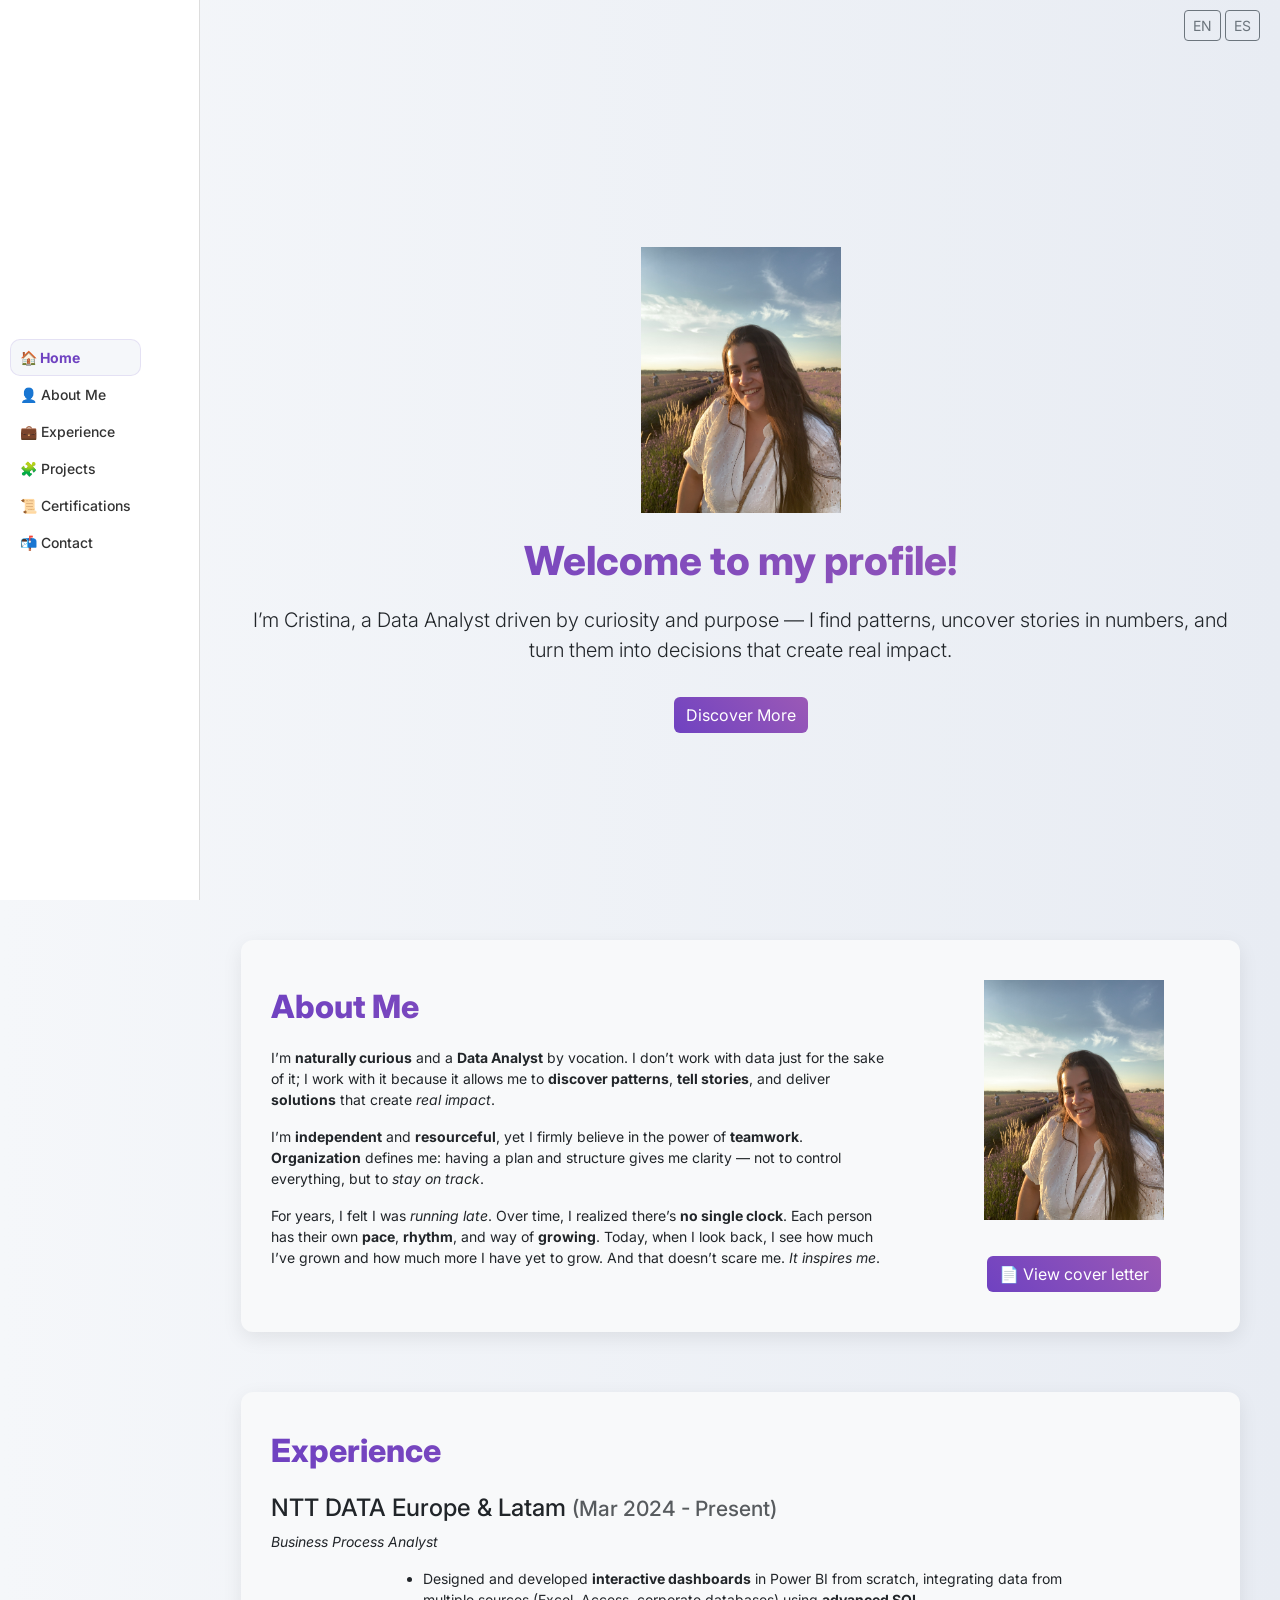
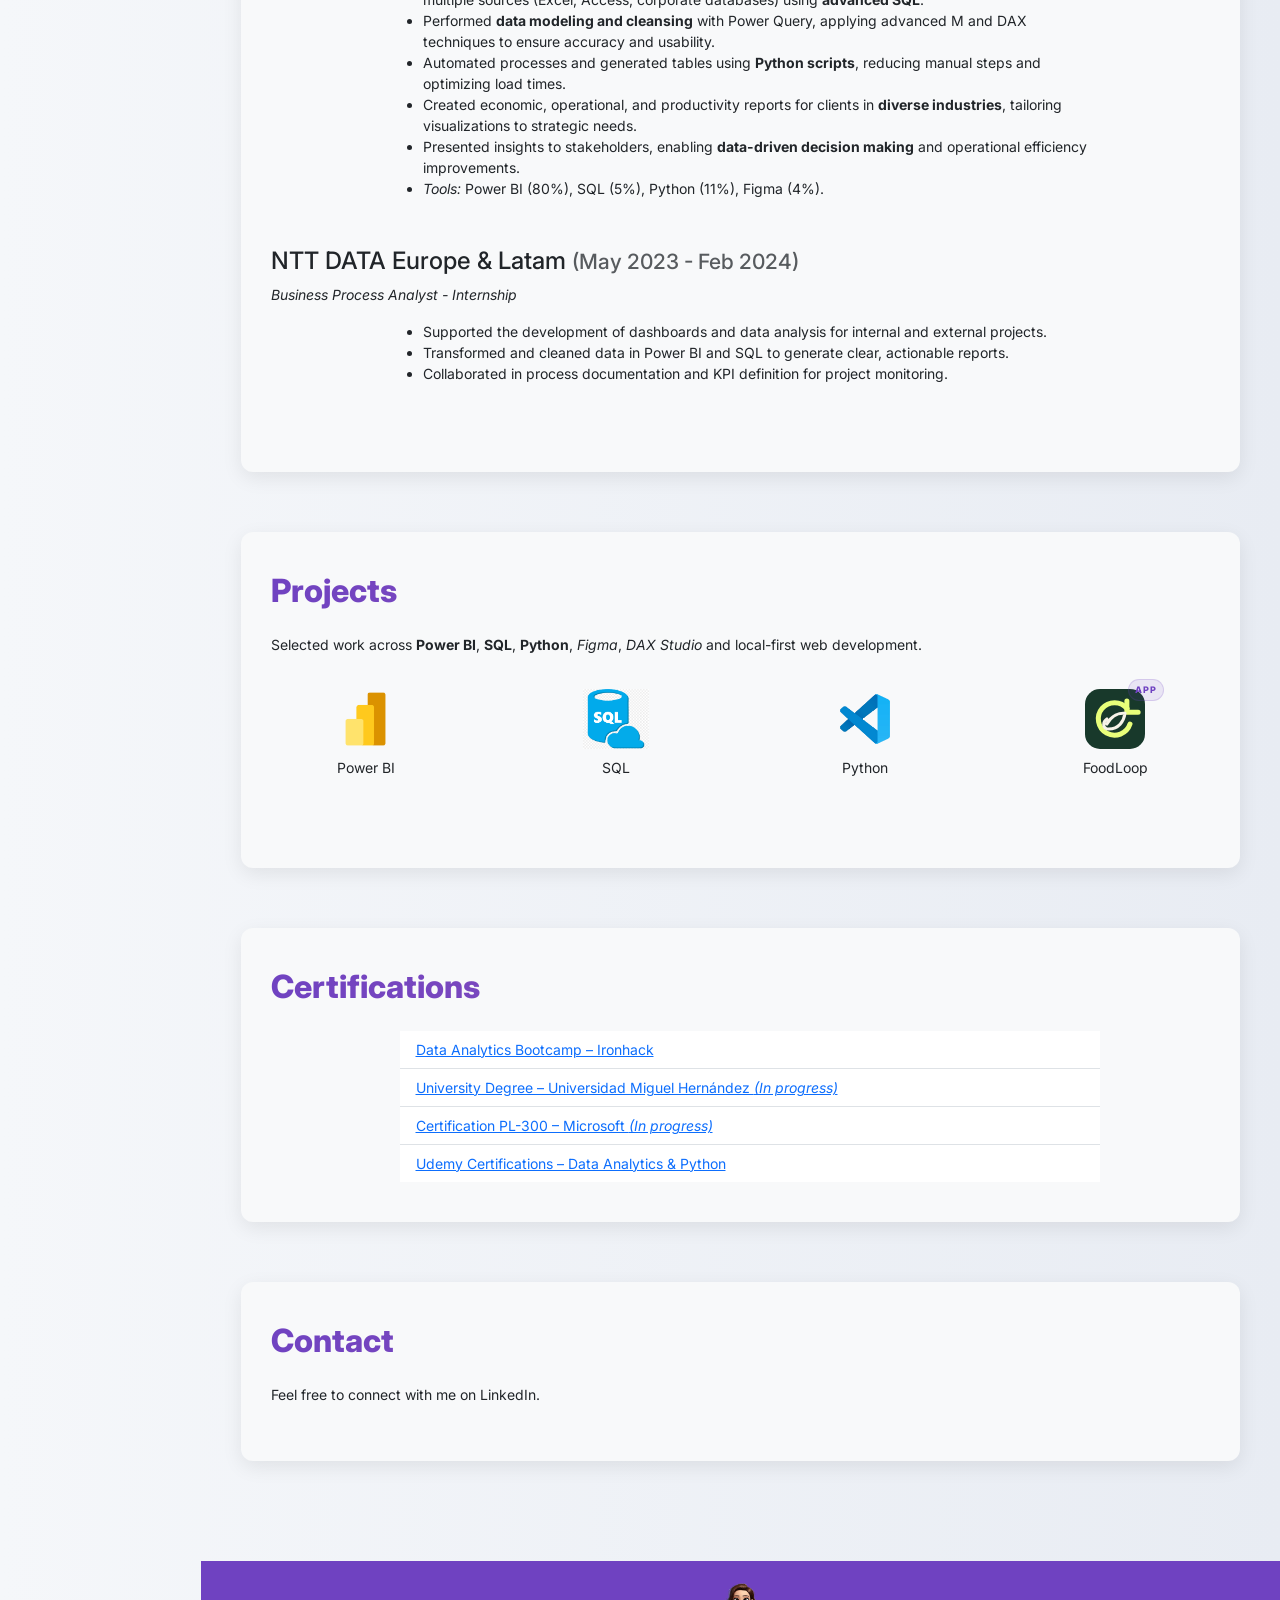
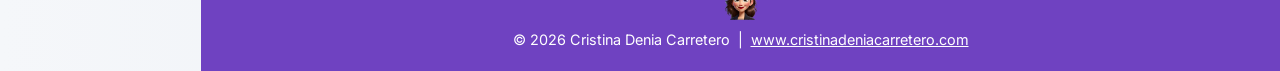
==== commit a69dfd86: "docs: improve portfolio presentation and FoodLoop documentation" ====
--- a/index.html
+++ b/index.html
@@ -3,7 +3,7 @@
 <head>
   <meta charset="UTF-8" />
   <meta name="viewport" content="width=device-width, initial-scale=1.0" />
-  <meta name="description" content="Data Analyst portfolio - Power BI, SQL, Python, VSC experience and certifications" />
+  <meta name="description" content="Cristina Denia Carretero — Data Analyst portfolio featuring Power BI, SQL, Python, DAX, automation and data projects." />
   <title>Cristina Denia Carretero | Portfolio</title>
   <link rel="icon" type="image/png" href="images/custom-icon.png" />
 
@@ -342,10 +342,10 @@
             <img src="images/photo_profile.jpg" alt="Profile Photo" class="profile-photo img-fluid">
             <div class="mt-3">
               <div data-lang="en">
-                <a href="Carta de presentación - Cristina Denia Carretero.pdf" class="btn btn-purple" target="_blank" rel="noopener noreferrer">📄 View CV</a>
+                <a href="Carta de presentación - Cristina Denia Carretero.pdf" class="btn btn-purple" target="_blank" rel="noopener noreferrer">📄 View cover letter</a>
               </div>
               <div data-lang="es">
-                <a href="Carta de presentación - Cristina Denia Carretero.pdf" class="btn btn-purple" target="_blank" rel="noopener noreferrer">📄 Ver CV</a>
+                <a href="Carta de presentación - Cristina Denia Carretero.pdf" class="btn btn-purple" target="_blank" rel="noopener noreferrer">📄 Ver carta de presentación</a>
               </div>
             </div>
           </div>
@@ -457,7 +457,7 @@
               <div class="col-6 col-md-3 mb-4 text-center">
                 <a href="#" class="project-link" data-bs-toggle="modal" data-bs-target="#modalVSCode">
                   <img src="images/VSC-logo.png" alt="Visual Studio Code" class="Projects-icon mb-2">
-                  <p>Visual Studio Code</p>
+                  <p>Python</p>
                 </a>
               </div>
 
@@ -703,6 +703,7 @@
     }
 
     function setLanguage(lang) {
+      document.documentElement.lang = lang;
       document.querySelectorAll('[data-lang]').forEach(el => {
         const show = el.getAttribute('data-lang') === lang;
         el.style.display = show ? 'block' : 'none';
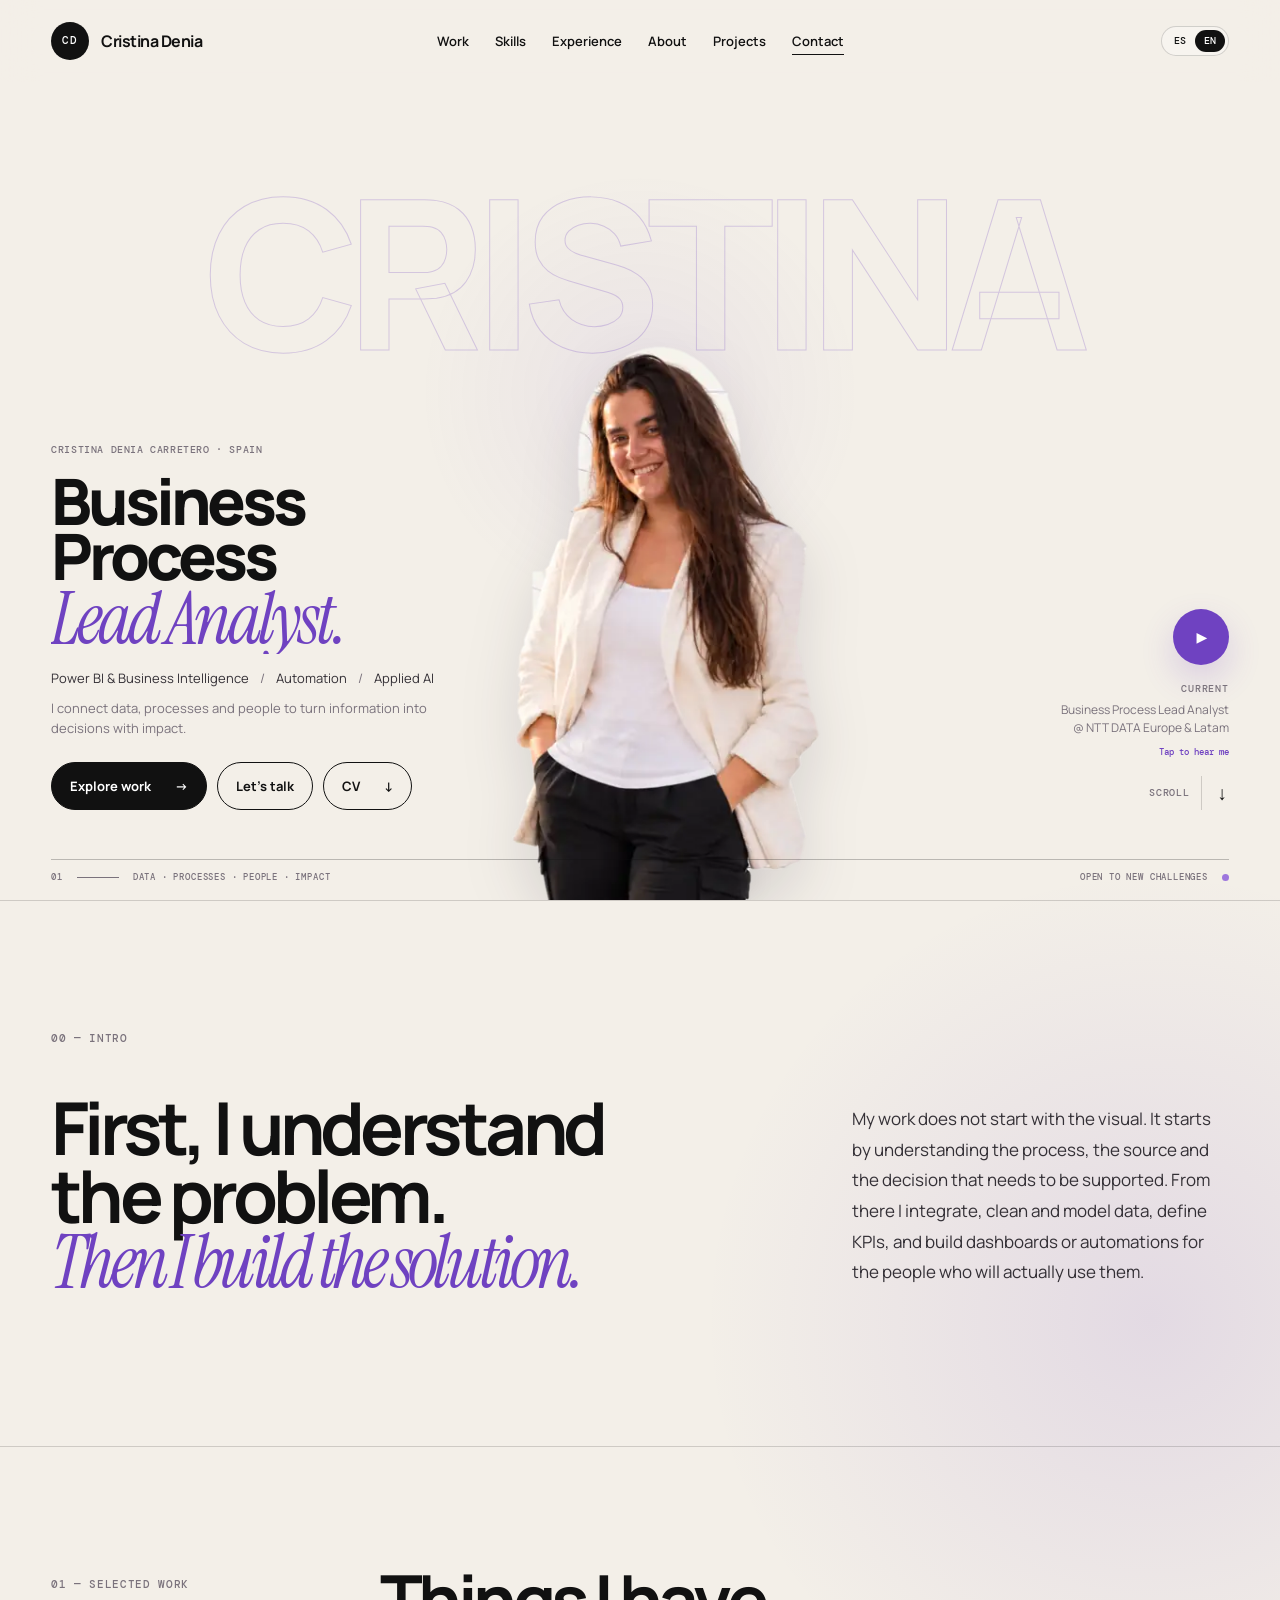
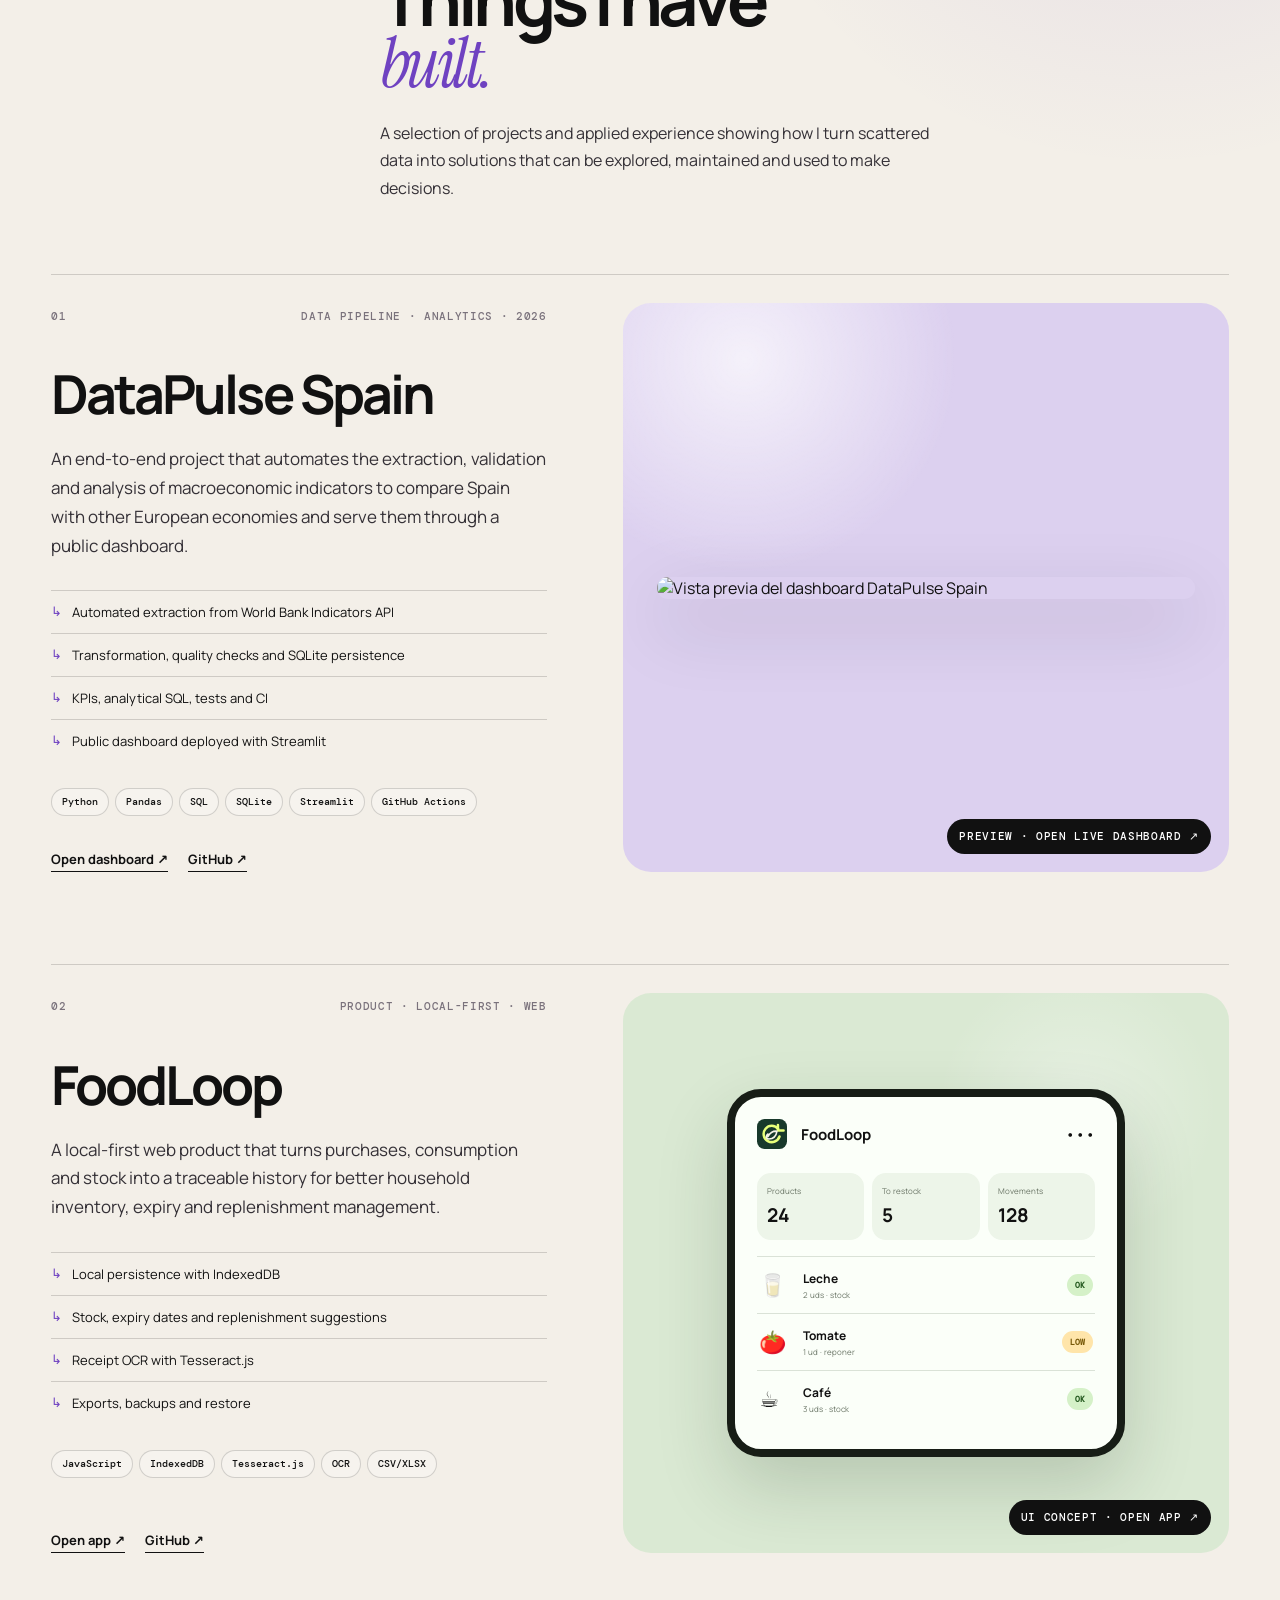
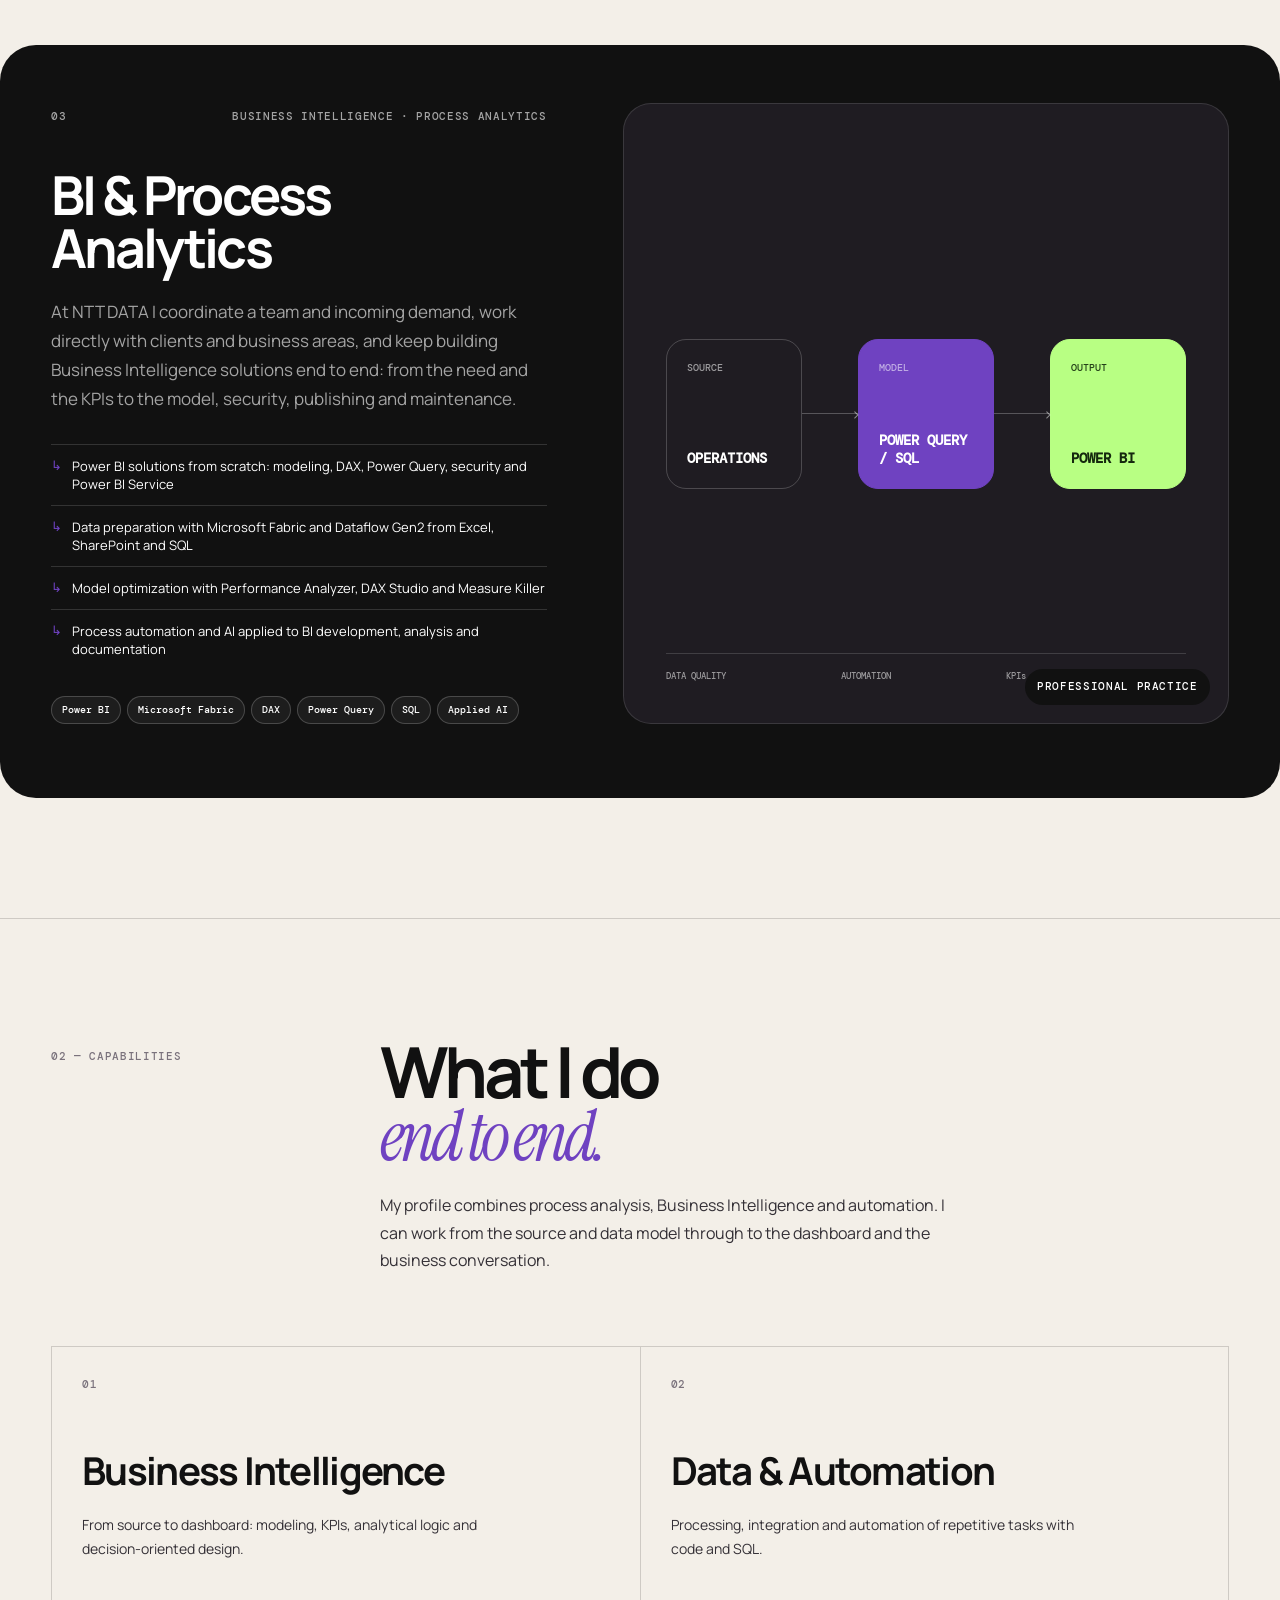
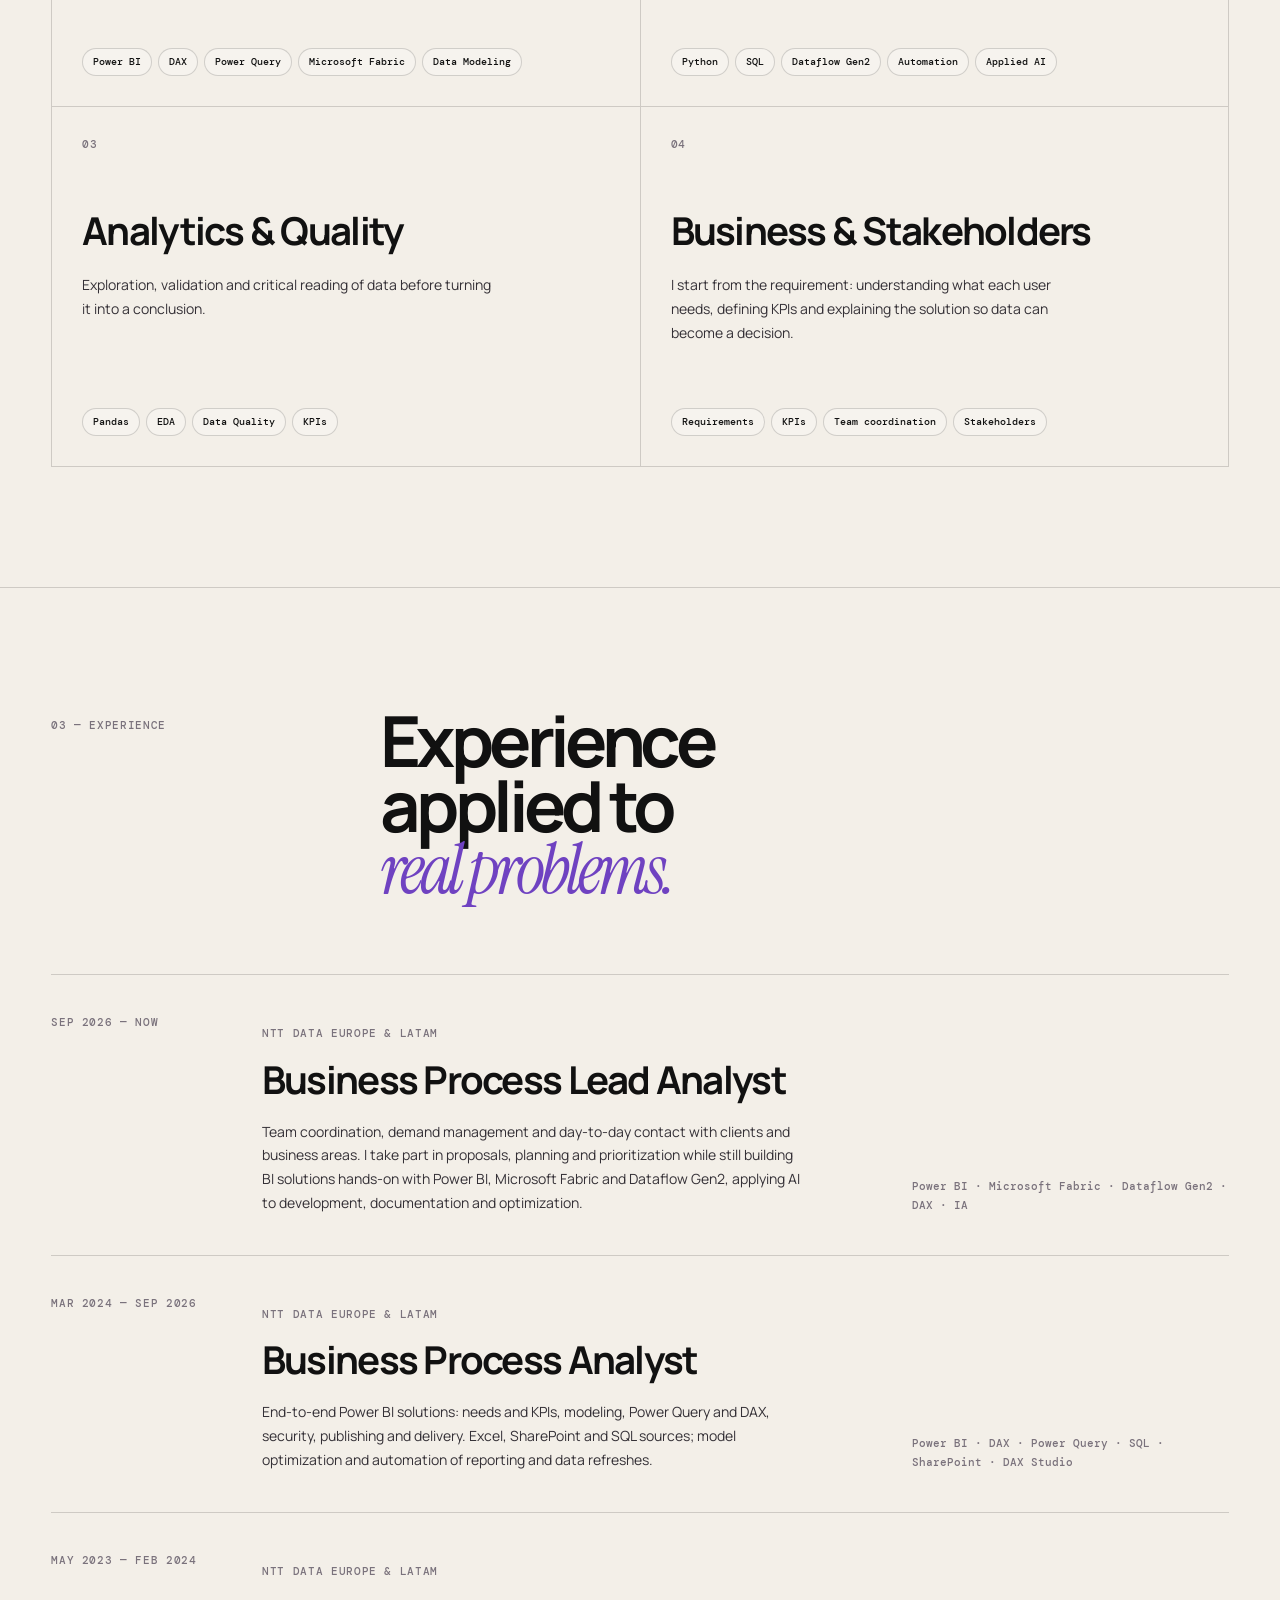
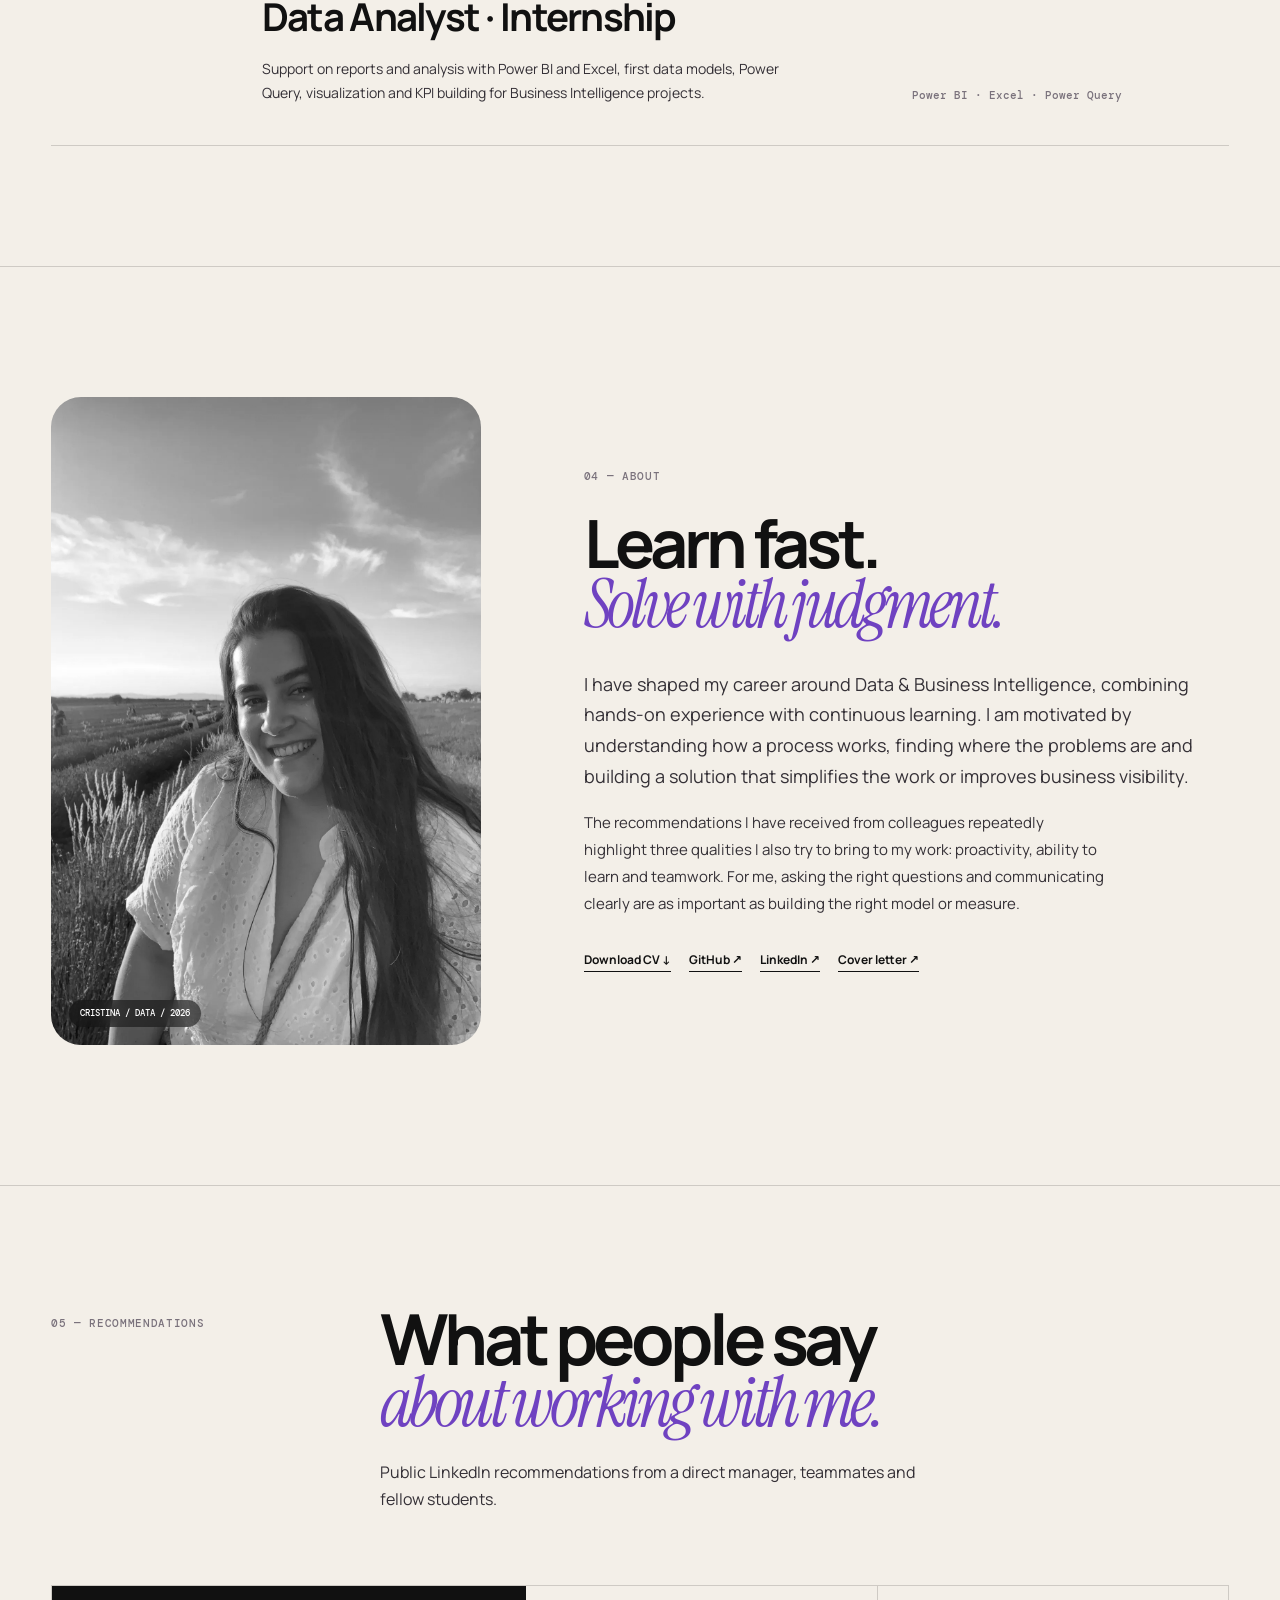
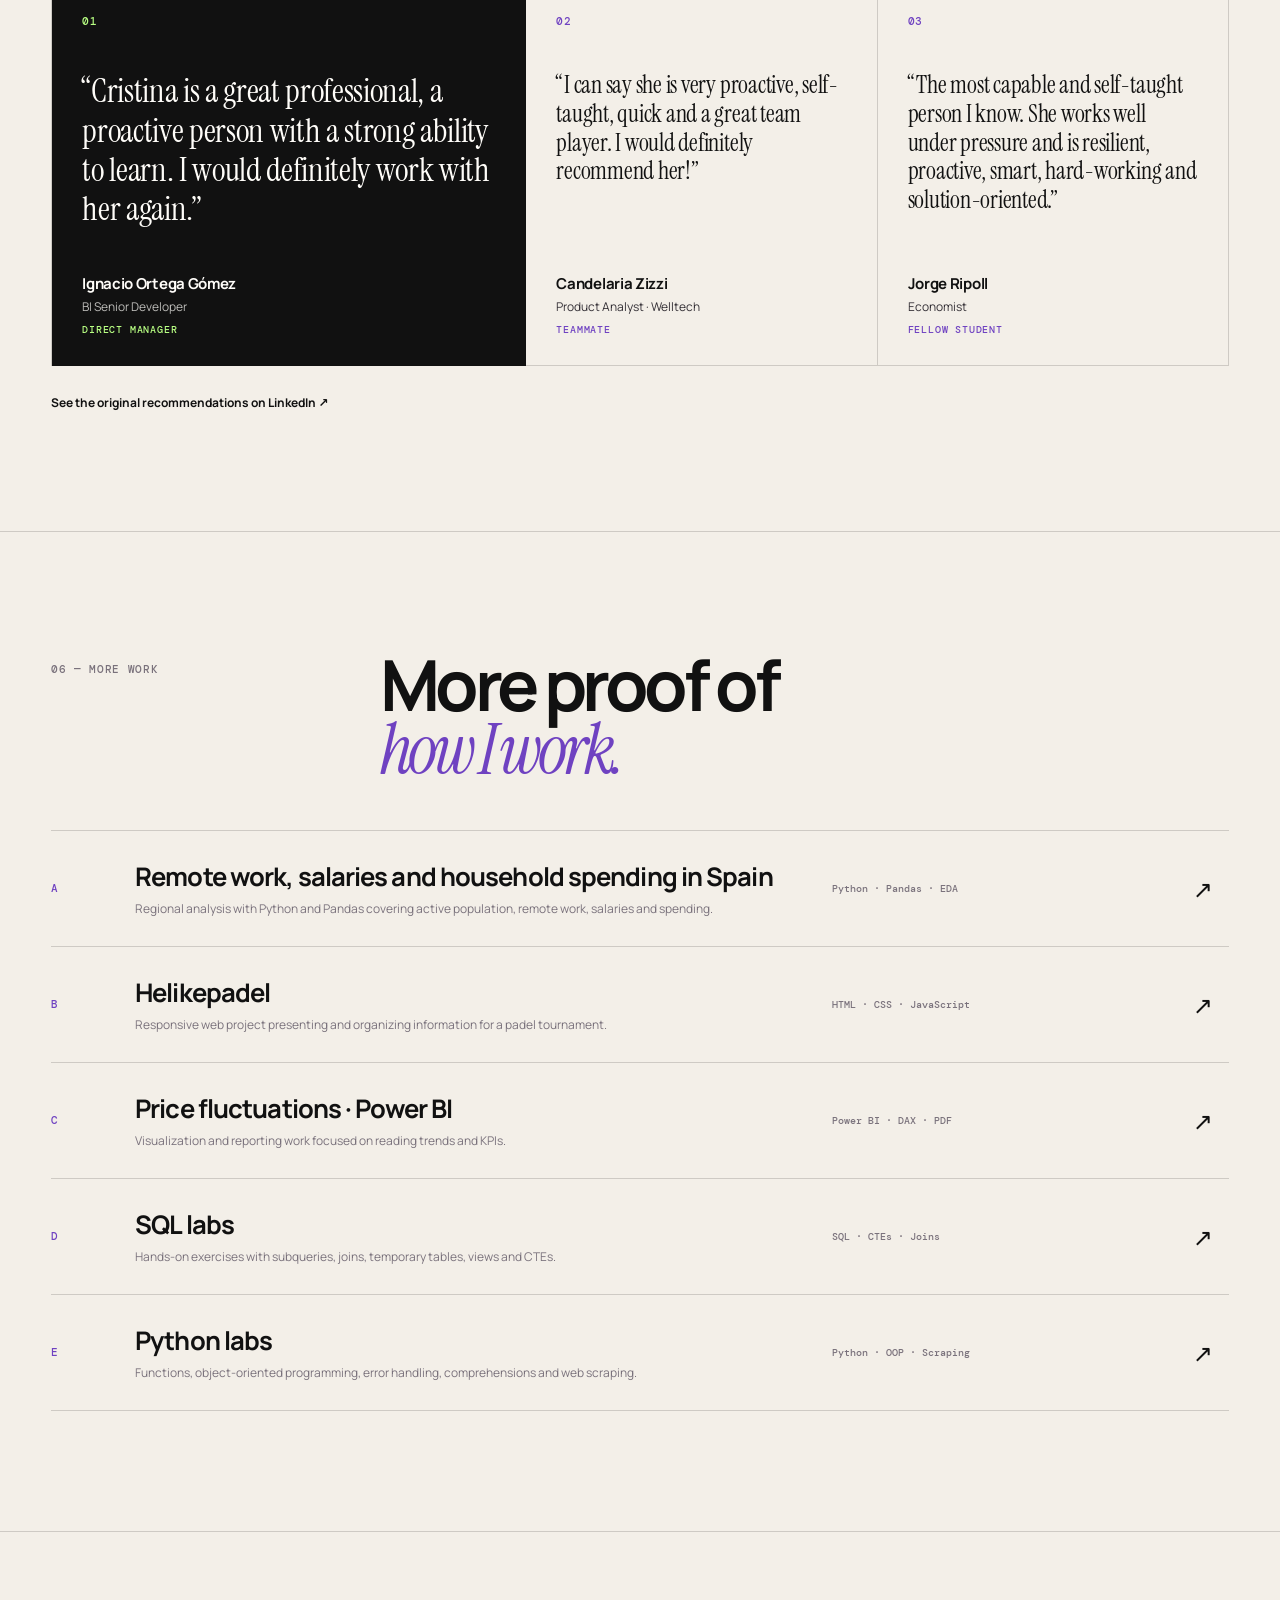
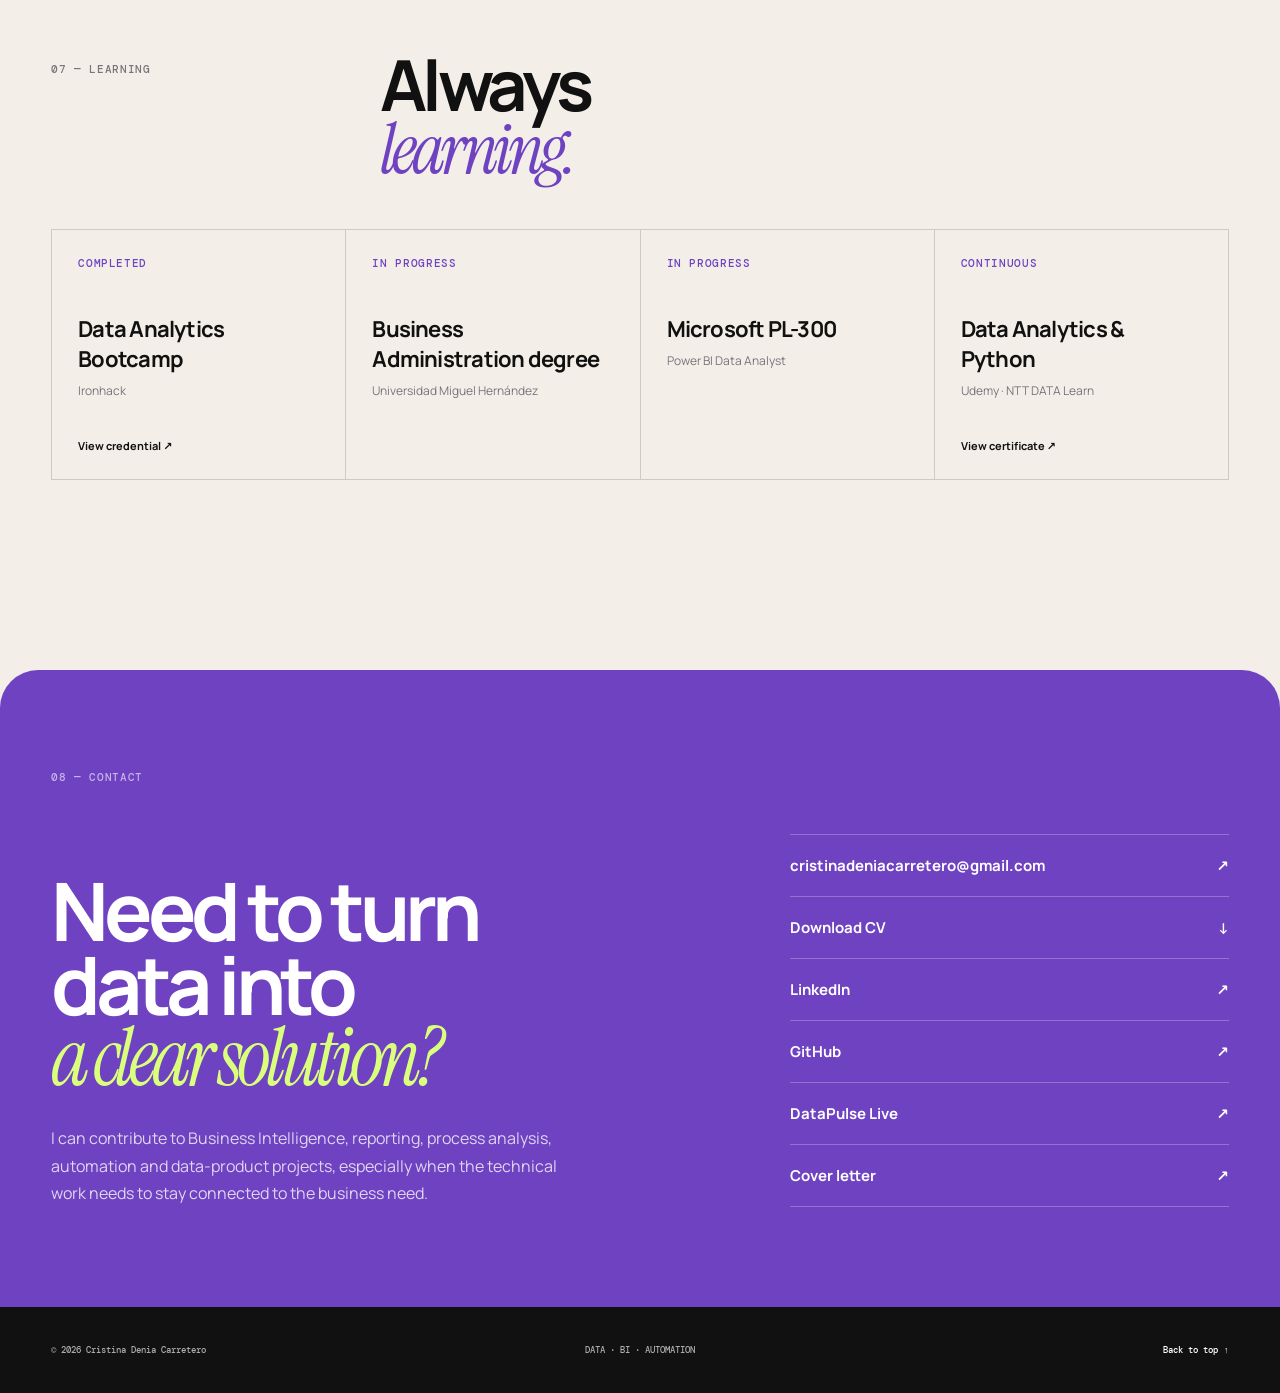
==== commit 6b0aa565: "cristinadeniacarretero.com Co-Authored-By: Claude Opus 5.5 <noreply@anthropic.com> Claude-Session: h" ====
--- a/index.html
+++ b/index.html
@@ -1,794 +1,637 @@
 <!DOCTYPE html>
 <html lang="es">
 <head>
-  <meta charset="UTF-8" />
-  <meta name="viewport" content="width=device-width, initial-scale=1.0" />
-  <meta name="description" content="Cristina Denia Carretero — Data Analyst portfolio featuring Power BI, SQL, Python, DAX, automation and data projects." />
-  <title>Cristina Denia Carretero | Portfolio</title>
-  <link rel="icon" type="image/png" href="images/custom-icon.png" />
-
-  <!-- Google Fonts -->
-  <link href="https://fonts.googleapis.com/css2?family=Inter:wght@400;600;800&display=swap" rel="stylesheet">
-
-  <!-- Bootstrap & FontAwesome (CSS) -->
-  <link href="https://cdn.jsdelivr.net/npm/bootstrap@5.3.2/dist/css/bootstrap.min.css" rel="stylesheet">
-  <link href="https://cdnjs.cloudflare.com/ajax/libs/font-awesome/6.4.0/css/all.min.css" rel="stylesheet">
-
-  <style>
-    /* ─────────────────────────────────────────────────────────────
-       Variables y ajustes globales
-    ───────────────────────────────────────────────────────────── */
-    :root{
-      --sidebar-width: 200px;
-      --sidebar-border: 1px;
-    }
-
-    html { scroll-behavior: smooth; }
-
-    body {
-      font-family: 'Inter', sans-serif;
-      background: linear-gradient(to right, #f5f7fa, #e8ecf3);
-      margin: 0;
-      font-size: 15px;
-    }
-
-    @media (min-width: 992px) { body { font-size: 14px; } }
-    @media (max-width: 768px) { body { font-size: 13px; } }
-
-    section[id] { scroll-margin-top: 90px; }
-
-    .profile-photo {
-      width: 180px;
-      border-radius: 0%;
-      margin-bottom: 20px;
-    }
-
-    .btn-purple {
-      background: linear-gradient(45deg, #6f42c1, #9b59b6);
-      color: white;
-      border: none;
-    }
-    .btn-purple:hover {
-      background: linear-gradient(45deg, #5a32a3, #8e44ad);
-      color: white;
-    }
-
-    .section h2,
-    .section h1 {
-      background: linear-gradient(45deg, #6f42c1, #9b59b6);
-      -webkit-background-clip: text;
-      -webkit-text-fill-color: transparent;
-      background-clip: text;
-      color: transparent;
-      font-weight: 800;
-      margin-bottom: 20px;
-    }
-
-    .language-switch {
-      position: fixed;
-      top: 10px;
-      right: 20px;
-      z-index: 9999;
-    }
-
-    .sidebar {
-      position: fixed;
-      top: 0;
-      left: 0;
-      width: var(--sidebar-width);
-      height: 100vh;
-      background-color: #fff;
-      border-right: 1px solid #ddd;
-      z-index: 998;
-      overflow-y: auto;
-      display: flex;
-      flex-direction: column;
-      justify-content: space-around;
-      align-items: flex-start;
-      padding: 40px 0;
-    }
-
-    .sidebar ul {
-      list-style: none;
-      margin: 0;
-      padding-left: 10px;
-      padding-right: 0;
-      display: flex;
-      flex-direction: column;
-      gap: 0;
-      width: 100%;
-    }
-    .sidebar ul li { margin: 0; }
-
-    .linkedin-clean {
-      background: white;
-      padding: 20px;
-      border-radius: 12px;
-      display: inline-block;
-    }
-
-    .sidebar ul li a {
-      display: block;
-      width: 100%;
-      text-decoration: none;
-      color: #333;
-      font-weight: 500;
-      padding: 8px 10px;
-      border-radius: 10px;
-      transition: background .25s ease, color .25s ease;
-    }
-    .sidebar ul li a:hover {
-      color: #6f42c1;
-      background: rgba(111,66,193,.08);
-    }
-    .sidebar ul li a.active {
-      color: #6f42c1;
-      background: #f5f7fa;
-      font-weight: 700;
-      box-shadow: inset 0 0 0 1px rgba(111,66,193,.12);
-    }
-    .sidebar ul li a::after { content: none; }
-
-    .content-wrapper {
-      margin-left: calc(var(--sidebar-width) + var(--sidebar-border));
-      padding: 40px;
-    }
-
-    .section { padding: 80px 0; }
-
-    .section-center {
-      min-height: 100vh;
-      display: flex;
-      flex-direction: column;
-      justify-content: center;
-      align-items: center;
-      text-align: center;
-    }
-
-    .Projects-icon { max-height: 70px; width: auto; }
-    @media (min-width: 768px) { .Projects-icon { max-height: 60px; } }
-    @media (max-width: 576px) { .Projects-icon { max-height: 40px; } }
-
-    .fade-in { opacity: 0; transform: translateY(20px); transition: all 0.6s ease-out; }
-    .fade-in.visible { opacity: 1; transform: translateY(0); }
-
-    .section.bg-light {
-      margin-bottom: 60px;
-      padding-top: 40px;
-      padding-bottom: 40px;
-      border-radius: 12px;
-      box-shadow: 0 6px 20px rgba(0,0,0,0.08);
-    }
-
-    .project-link {
-      display: inline-block;
-      text-decoration: none;
-      color: inherit;
-      padding: 10px;
-      border-radius: 10px;
-      transition: all 0.3s ease;
-    }
-    .project-link:hover {
-      background-color: rgba(111, 66, 193, 0.1);
-      transform: translateY(-3px);
-    }
-
-    /* FoodLoop: mantiene el estilo de los proyectos y destaca ligeramente */
-    .project-link-foodloop {
-      position: relative;
-    }
-    .project-link-foodloop::after {
-      content: "APP";
-      position: absolute;
-      top: 0;
-      right: -6px;
-      font-size: 9px;
-      font-weight: 800;
-      letter-spacing: .08em;
-      color: #6f42c1;
-      background: rgba(111,66,193,.10);
-      border: 1px solid rgba(111,66,193,.18);
-      border-radius: 999px;
-      padding: 3px 6px;
-    }
-
-    @media (max-width: 768px) {
-      .sidebar { display: none; }
-      .content-wrapper { margin-left: 0; padding: 90px 20px 20px; }
-      #mobileMenu { margin-top: 60px; }
-      .profile-photo { max-width: 140px; }
-    }
-    @media (min-width: 769px) {
-      .profile-photo { max-width: 200px; }
-    }
-
-    .site-footer {
-      background-color: #6f42c1;
-      color: #fff;
-      padding: 1.25rem 0;
-      width: 100%;
-      display: flex;
-      justify-content: center;
-      align-items: center;
-    }
-    .site-footer a { color: #fff; text-decoration: underline; }
-
-    .site-footer__inner {
-      max-width: 900px;
-      padding: 0 16px;
-      text-align: center;
-      margin: 0 auto;
-    }
-    .site-footer p { font-size: 0.9rem; margin: 0; }
-
-    @media (max-width: 768px) {
-      .site-footer { margin-left: 0; width: 100%; }
-      .site-footer p { font-size: 0.8rem; }
-    }
-    @media (min-width: 769px) {
-      .site-footer {
-        margin-left: calc(var(--sidebar-width) + var(--sidebar-border));
-        width: calc(100% - (var(--sidebar-width) + var(--sidebar-border)));
-      }
-    }
-
-    .mobile-toggler {
-      position: fixed;
-      top: 10px;
-      left: 20px;
-      z-index: 9999;
-      background-color: white;
-      border: 1px solid #ccc;
-      padding: 6px 10px;
-      border-radius: 6px;
-      line-height: 1;
-    }
-    .mobile-toggler i { font-size: 20px; }
-  </style>
+  <meta charset="UTF-8">
+  <meta name="viewport" content="width=device-width, initial-scale=1.0">
+  <meta name="description" content="Cristina Denia Carretero, Business Process Lead Analyst en NTT DATA. Business Intelligence, Power BI, Microsoft Fabric, SQL, automatización e IA aplicada: proyectos, experiencia y contacto.">
+  <meta name="author" content="Cristina Denia Carretero">
+  <link rel="canonical" href="https://www.cristinadeniacarretero.com/">
+  <meta property="og:type" content="website">
+  <meta property="og:site_name" content="Cristina Denia Carretero">
+  <meta property="og:url" content="https://www.cristinadeniacarretero.com/">
+  <meta property="og:title" content="Cristina Denia Carretero — Data &amp; Business Intelligence">
+  <meta property="og:description" content="Conecto datos, procesos y personas para convertir información en decisiones con impacto. Power BI, SQL, Python y automatización.">
+  <meta property="og:image" content="https://www.cristinadeniacarretero.com/images/og-cristina.jpg">
+  <meta property="og:image:width" content="1200">
+  <meta property="og:image:height" content="630">
+  <meta property="og:locale" content="es_ES">
+  <meta property="og:locale:alternate" content="en_GB">
+  <meta name="twitter:card" content="summary_large_image">
+  <meta name="twitter:title" content="Cristina Denia Carretero — Data &amp; Business Intelligence">
+  <meta name="twitter:description" content="Business Process Lead Analyst · Power BI, Microsoft Fabric, automatización e IA aplicada.">
+  <meta name="twitter:image" content="https://www.cristinadeniacarretero.com/images/og-cristina.jpg">
+  <meta name="theme-color" content="#f3efe8">
+  <title>Cristina Denia Carretero — Data & Business Intelligence</title>
+  <link rel="icon" type="image/png" sizes="64x64" href="/images/favicon-64.png">
+  <link rel="apple-touch-icon" href="/images/apple-touch-icon.png">
+  <link rel="preload" as="image" href="/assets/cristina-hero-v3.webp" fetchpriority="high">
+  <link rel="preconnect" href="https://fonts.googleapis.com">
+  <link rel="preconnect" href="https://fonts.gstatic.com" crossorigin>
+  <link href="https://fonts.googleapis.com/css2?family=DM+Mono:wght@400;500&family=Instrument+Serif:ital@0;1&family=Manrope:wght@400;500;600;700;800&display=swap" rel="stylesheet">
+  <link rel="stylesheet" href="/styles.css?v=20261125-2">
+  <link rel="stylesheet" href="/hero-v3.css?v=20261125-1">
+  <noscript><style>.reveal{opacity:1!important;transform:none!important}</style></noscript>
+  <script type="application/ld+json">
+  {
+    "@context": "https://schema.org",
+    "@type": "Person",
+    "name": "Cristina Denia Carretero",
+    "url": "https://www.cristinadeniacarretero.com/",
+    "image": "https://www.cristinadeniacarretero.com/images/og-cristina.jpg",
+    "jobTitle": "Business Process Lead Analyst",
+    "worksFor": { "@type": "Organization", "name": "NTT DATA Europe & Latam" },
+    "address": { "@type": "PostalAddress", "addressCountry": "ES" },
+    "knowsAbout": ["Business Intelligence", "Power BI", "Microsoft Fabric", "SQL", "Python", "DAX", "Power Query", "Process Analysis", "Automation", "Applied AI"],
+    "email": "mailto:cristinadeniacarretero@gmail.com",
+    "sameAs": ["https://www.linkedin.com/in/cristinadeniacarretero/", "https://github.com/cdeniaca"]
+  }
+  </script>
 </head>
 <body>
-
-  <!-- Botón de idioma -->
-  <div class="language-switch" aria-label="Cambiar idioma">
-    <button class="btn btn-sm btn-outline-secondary" onclick="setLanguage('en')" aria-label="Set English">EN</button>
-    <button class="btn btn-sm btn-outline-secondary" onclick="setLanguage('es')" aria-label="Cambiar a español">ES</button>
-  </div>
-
-  <!-- Sidebar solo para escritorio -->
-  <nav class="sidebar d-none d-md-flex" role="navigation" aria-label="Navegación lateral">
-    <div class="sidebar-inner">
-      <ul class="sidebar-nav" data-lang="en" aria-label="Sections (English)">
-        <li><a href="#home">🏠 Home</a></li>
-        <li><a href="#about">👤 About Me</a></li>
-        <li><a href="#experience">💼 Experience</a></li>
-        <li><a href="#projects">🧩 Projects</a></li>
-        <li><a href="#certifications">📜 Certifications</a></li>
-        <li><a href="#contact">📬 Contact</a></li>
-      </ul>
-      <ul class="sidebar-nav" data-lang="es" aria-label="Secciones (Español)">
-        <li><a href="#home">🏠 Inicio</a></li>
-        <li><a href="#about">👤 Sobre mí</a></li>
-        <li><a href="#experience">💼 Experiencia</a></li>
-        <li><a href="#projects">🧩 Proyectos</a></li>
-        <li><a href="#certifications">📜 Certificaciones</a></li>
-        <li><a href="#contact">📬 Contacto</a></li>
-      </ul>
+  <a class="skip-link" href="#main" data-es="Saltar al contenido" data-en="Skip to content">Saltar al contenido</a>
+  <div class="progress" aria-hidden="true"><span id="scrollProgress"></span></div>
+  <div class="cursor-orb" aria-hidden="true"></div>
+
+  <header class="site-header" id="top">
+    <a class="brand" href="#top" aria-label="Cristina Denia Carretero — inicio">
+      <span class="brand-mark">CD</span>
+      <span class="brand-name">Cristina Denia</span>
+    </a>
+
+    <nav class="desktop-nav" aria-label="Navegación principal">
+      <a href="#work" data-es="Trabajo" data-en="Work">Trabajo</a>
+      <a href="#capabilities" data-es="Skills" data-en="Skills">Skills</a>
+      <a href="#experience" data-es="Experiencia" data-en="Experience">Experiencia</a>
+      <a href="#about" data-es="Sobre mí" data-en="About">Sobre mí</a>
+      <a href="#projects" data-es="Proyectos" data-en="Projects">Proyectos</a>
+      <a href="#contact" data-es="Contacto" data-en="Contact">Contacto</a>
+    </nav>
+
+    <div class="header-actions">
+      <div class="lang-switch" role="group" aria-label="Idioma">
+        <button type="button" data-lang-button="es" class="is-active">ES</button>
+        <button type="button" data-lang-button="en">EN</button>
+      </div>
+      <button class="menu-button" id="menuButton" type="button" aria-expanded="false" aria-controls="mobileNav" aria-label="Abrir menú">
+        <span></span><span></span>
+      </button>
     </div>
+  </header>
+
+  <nav class="mobile-nav" id="mobileNav" aria-label="Navegación móvil">
+    <a href="#work" data-es="Trabajo" data-en="Work">Trabajo</a>
+    <a href="#capabilities" data-es="Skills" data-en="Skills">Skills</a>
+    <a href="#experience" data-es="Experiencia" data-en="Experience">Experiencia</a>
+    <a href="#about" data-es="Sobre mí" data-en="About">Sobre mí</a>
+    <a href="#projects" data-es="Proyectos" data-en="Projects">Proyectos</a>
+    <a href="#contact" data-es="Contacto" data-en="Contact">Contacto</a>
   </nav>
 
-  <!-- Botón de menú móvil fijo -->
-  <button
-    class="mobile-toggler d-md-none"
-    type="button"
-    data-bs-toggle="offcanvas"
-    data-bs-target="#mobileMenu"
-    aria-controls="mobileMenu"
-    aria-expanded="false"
-    aria-label="Abrir menú de navegación">
-    <i class="fa-solid fa-bars" aria-hidden="true"></i>
-  </button>
-
-  <!-- Menú móvil (Offcanvas) -->
-  <div class="offcanvas offcanvas-start d-md-none" tabindex="-1" id="mobileMenu" aria-labelledby="mobileMenuLabel">
-    <div class="offcanvas-header">
-      <h5 class="offcanvas-title" id="mobileMenuLabel">Menú</h5>
-      <button type="button" class="btn-close text-reset" data-bs-dismiss="offcanvas" aria-label="Cerrar"></button>
-    </div>
-    <div class="offcanvas-body">
-      <ul class="list-unstyled mb-0" data-lang="en" aria-label="Mobile menu (English)">
-        <li><a class="d-block py-2" href="#home" data-bs-dismiss="offcanvas">🏠 Home</a></li>
-        <li><a class="d-block py-2" href="#about" data-bs-dismiss="offcanvas">👤 About Me</a></li>
-        <li><a class="d-block py-2" href="#experience" data-bs-dismiss="offcanvas">💼 Experience</a></li>
-        <li><a class="d-block py-2" href="#projects" data-bs-dismiss="offcanvas">🧩 Projects</a></li>
-        <li><a class="d-block py-2" href="#certifications" data-bs-dismiss="offcanvas">📜 Certifications</a></li>
-        <li><a class="d-block py-2" href="#contact" data-bs-dismiss="offcanvas">📬 Contact</a></li>
-      </ul>
-      <ul class="list-unstyled mb-0" data-lang="es" aria-label="Menú móvil (Español)">
-        <li><a class="d-block py-2" href="#home" data-bs-dismiss="offcanvas">🏠 Inicio</a></li>
-        <li><a class="d-block py-2" href="#about" data-bs-dismiss="offcanvas">👤 Sobre mí</a></li>
-        <li><a class="d-block py-2" href="#experience" data-bs-dismiss="offcanvas">💼 Experiencia</a></li>
-        <li><a class="d-block py-2" href="#projects" data-bs-dismiss="offcanvas">🧩 Proyectos</a></li>
-        <li><a class="d-block py-2" href="#certifications" data-bs-dismiss="offcanvas">📜 Certificaciones</a></li>
-        <li><a class="d-block py-2" href="#contact" data-bs-dismiss="offcanvas">📬 Contacto</a></li>
-      </ul>
-    </div>
-  </div>
-
-  <!-- Contenido -->
-  <div class="content-wrapper">
-
-    <!-- Hero -->
-    <section class="section section-center fade-in text-center" id="home">
-      <div class="container">
-        <img src="images/photo_profile.jpg" alt="Cristina Denia Carretero" class="profile-photo img-fluid mb-4" style="border-radius: 0; width: 100%; height: auto;">
-        <div data-lang="en">
-          <h1>Welcome to my profile!</h1>
-          <p class="lead">I’m Cristina, a Data Analyst driven by curiosity and purpose — I find patterns, uncover stories in numbers, and turn them into decisions that create real impact.</p>
-          <a href="#about" class="btn btn-purple mt-3">Discover More</a>
-        </div>
-        <div data-lang="es">
-          <h1>¡Bienvenidos a mi perfil!</h1>
-          <p class="lead">Soy Cristina, Analista de Datos, guiada por la curiosidad y el propósito: encuentro patrones, descubro las historias que esconden los números y las convierto en decisiones con impacto real.</p>
-          <a href="#about" class="btn btn-purple mt-3">Descubrir más</a>
-        </div>
-      </div>
-    </section>
-
-    <!-- About -->
-    <section class="section bg-light fade-in" id="about">
-      <div class="container">
-        <div class="row align-items-center justify-content-center flex-row-reverse">
-          <div class="col-lg-4 col-md-5 text-center mb-4 mb-md-0">
-            <img src="images/photo_profile.jpg" alt="Profile Photo" class="profile-photo img-fluid">
-            <div class="mt-3">
-              <div data-lang="en">
-                <a href="Carta de presentación - Cristina Denia Carretero.pdf" class="btn btn-purple" target="_blank" rel="noopener noreferrer">📄 View cover letter</a>
-              </div>
-              <div data-lang="es">
-                <a href="Carta de presentación - Cristina Denia Carretero.pdf" class="btn btn-purple" target="_blank" rel="noopener noreferrer">📄 Ver carta de presentación</a>
-              </div>
+  <main id="main">
+    <section class="hero-v3 section-shell" aria-labelledby="heroTitle">
+      <div class="hero-v3-name" aria-hidden="true">CRISTINA</div>
+
+      <div class="hero-v3-media" aria-hidden="false">
+        <img id="heroAvatar" src="/assets/cristina-hero-v3.webp" width="340" height="595" alt="Cristina Denia Carretero" class="hero-v3-image" fetchpriority="high" decoding="async">
+        <div class="hero-v3-shadow" aria-hidden="true"></div>
+      </div>
+
+      <div class="hero-v3-copy">
+        <p class="hero-v3-kicker" data-es="CRISTINA DENIA CARRETERO · ESPAÑA" data-en="CRISTINA DENIA CARRETERO · SPAIN">CRISTINA DENIA CARRETERO · ESPAÑA</p>
+        <h1 class="hero-v3-title" id="heroTitle">
+          <span class="hero-v3-line"><span>Business Process</span></span>
+          <span class="hero-v3-line hero-v3-line-accent"><span>Lead Analyst.</span></span>
+        </h1>
+        <p class="hero-v3-roles">Power BI &amp; Business Intelligence <i>/</i> Automation <i>/</i> Applied AI</p>
+        <p class="hero-v3-lead"
+          data-es="Conecto datos, procesos y personas para convertir información en decisiones con impacto."
+          data-en="I connect data, processes and people to turn information into decisions with impact.">
+          Conecto datos, procesos y personas para convertir información en decisiones con impacto.
+        </p>
+        <div class="hero-v3-actions">
+          <a class="button button-dark" href="#work">
+            <span data-es="Ver trabajo" data-en="Explore work">Ver trabajo</span>
+            <span aria-hidden="true">→</span>
+          </a>
+          <a class="button button-light" href="#contact">
+            <span data-es="Hablemos" data-en="Let's talk">Hablemos</span>
+          </a>
+          <a class="button button-light" href="/CV_Cristina_Denia_Carretero.pdf" target="_blank" rel="noopener" download>
+            <span data-es="CV" data-en="CV">CV</span>
+            <span aria-hidden="true">↓</span>
+          </a>
+        </div>
+      </div>
+
+      <aside class="hero-v3-side">
+        <button class="hero-v3-orb" id="speakButton" type="button" aria-pressed="false">
+          <span class="hero-v3-sound" aria-hidden="true">▶</span>
+          <span class="sr-only" data-es="Escuchar presentación" data-en="Play introduction">Escuchar presentación</span>
+        </button>
+        <div>
+          <p class="hero-v3-side-label" data-es="ACTUALMENTE" data-en="CURRENT">ACTUALMENTE</p>
+          <p>Business Process Lead Analyst<br>@ NTT DATA Europe &amp; Latam</p>
+          <p class="hero-v3-voice-status" id="voiceStatus" aria-live="polite"
+             data-es="Pulsa para escucharme" data-en="Tap to hear me">Pulsa para escucharme</p>
+        </div>
+        <a class="hero-v3-scroll" href="#work">
+          <span>SCROLL</span><i aria-hidden="true"></i><b aria-hidden="true">↓</b>
+        </a>
+      </aside>
+
+      <div class="hero-v3-footer" aria-hidden="true">
+        <div><span>01</span><i></i><span data-es="DATOS · PROCESOS · PERSONAS · IMPACTO" data-en="DATA · PROCESSES · PEOPLE · IMPACT">DATOS · PROCESOS · PERSONAS · IMPACTO</span></div>
+        <div><span data-es="DISPONIBLE PARA NUEVOS RETOS" data-en="OPEN TO NEW CHALLENGES">DISPONIBLE PARA NUEVOS RETOS</span><b></b></div>
+      </div>
+    </section>
+
+    <section class="statement section-shell">
+      <p class="section-index" data-es="00 — INTRO" data-en="00 — INTRO">00 — INTRO</p>
+      <div class="statement-grid">
+        <h2 class="reveal">
+          <span data-es="Primero entiendo el problema." data-en="First, I understand the problem.">Primero entiendo el problema.</span>
+          <em data-es="Después construyo la solución." data-en="Then I build the solution.">Después construyo la solución.</em>
+        </h2>
+        <p class="reveal"
+          data-es="Mi trabajo no empieza en el visual. Empieza entendiendo el proceso, la fuente y la decisión que hay que facilitar. A partir de ahí integro, limpio y modelo datos, defino KPIs y construyo dashboards o automatizaciones pensados para quien los va a usar."
+          data-en="My work does not start with the visual. It starts by understanding the process, the source and the decision that needs to be supported. From there I integrate, clean and model data, define KPIs, and build dashboards or automations for the people who will actually use them.">
+          Mi trabajo no empieza en el visual. Empieza entendiendo el proceso, la fuente y la decisión que hay que facilitar. A partir de ahí integro, limpio y modelo datos, defino KPIs y construyo dashboards o automatizaciones pensados para quien los va a usar.
+        </p>
+      </div>
+    </section>
+
+    <section class="work section-shell" id="work">
+      <div class="section-heading">
+        <p class="section-index" data-es="01 — TRABAJO SELECCIONADO" data-en="01 — SELECTED WORK">01 — TRABAJO SELECCIONADO</p>
+        <div>
+          <h2 class="reveal">
+            <span data-es="Trabajo que" data-en="Things I have">Trabajo que</span>
+            <em data-es="he construido." data-en="built.">he construido.</em>
+          </h2>
+          <p class="section-intro reveal"
+            data-es="Una selección de proyectos y experiencia aplicada que muestra cómo paso de datos dispersos a soluciones que se pueden consultar, mantener y utilizar para tomar decisiones."
+            data-en="A selection of projects and applied experience showing how I turn scattered data into solutions that can be explored, maintained and used to make decisions.">
+            Una selección de proyectos y experiencia aplicada que muestra cómo paso de datos dispersos a soluciones que se pueden consultar, mantener y utilizar para tomar decisiones.
+          </p>
+        </div>
+      </div>
+
+      <article class="case case-featured reveal">
+        <div class="case-copy">
+          <div class="case-topline">
+            <span>01</span>
+            <span data-es="PIPELINE DE DATOS · ANALÍTICA · 2026" data-en="DATA PIPELINE · ANALYTICS · 2026">PIPELINE DE DATOS · ANALÍTICA · 2026</span>
+          </div>
+          <h3>DataPulse Spain</h3>
+          <p class="case-description"
+            data-es="Proyecto end-to-end que automatiza la extracción, validación y análisis de indicadores macroeconómicos para comparar España con otras economías europeas y servirlos en un dashboard público."
+            data-en="An end-to-end project that automates the extraction, validation and analysis of macroeconomic indicators to compare Spain with other European economies and serve them through a public dashboard.">
+            Proyecto end-to-end que automatiza la extracción, validación y análisis de indicadores macroeconómicos para comparar España con otras economías europeas y servirlos en un dashboard público.
+          </p>
+          <ul class="case-points">
+            <li data-es="Extracción automática desde World Bank Indicators API" data-en="Automated extraction from World Bank Indicators API">Extracción automática desde World Bank Indicators API</li>
+            <li data-es="Transformación, validaciones de calidad y persistencia SQLite" data-en="Transformation, quality checks and SQLite persistence">Transformación, validaciones de calidad y persistencia SQLite</li>
+            <li data-es="KPIs, SQL analítico, tests y CI" data-en="KPIs, analytical SQL, tests and CI">KPIs, SQL analítico, tests y CI</li>
+            <li data-es="Dashboard público desplegado con Streamlit" data-en="Public dashboard deployed with Streamlit">Dashboard público desplegado con Streamlit</li>
+          </ul>
+          <div class="chip-row">
+            <span>Python</span><span>Pandas</span><span>SQL</span><span>SQLite</span><span>Streamlit</span><span>GitHub Actions</span>
+          </div>
+          <div class="case-actions">
+            <a href="https://datapulse-spain.streamlit.app/" target="_blank" rel="noopener noreferrer" class="text-link">
+              <span data-es="Abrir dashboard" data-en="Open dashboard">Abrir dashboard</span> ↗
+            </a>
+            <a href="https://github.com/cdeniaca/datapulse-spain" target="_blank" rel="noopener noreferrer" class="text-link">
+              GitHub ↗
+            </a>
+          </div>
+        </div>
+        <a class="case-visual datapulse-visual" href="https://datapulse-spain.streamlit.app/" target="_blank" rel="noopener noreferrer" aria-label="Abrir DataPulse Spain">
+          <img src="https://raw.githubusercontent.com/cdeniaca/datapulse-spain/main/docs/dashboard-preview.svg" alt="Vista previa del dashboard DataPulse Spain" loading="lazy" decoding="async">
+          <div class="visual-label" data-es="VISTA PREVIA · ABRIR DASHBOARD ↗" data-en="PREVIEW · OPEN LIVE DASHBOARD ↗">VISTA PREVIA · ABRIR DASHBOARD ↗</div>
+        </a>
+      </article>
+
+      <article class="case reveal">
+        <div class="case-copy">
+          <div class="case-topline">
+            <span>02</span>
+            <span data-es="PRODUCTO · LOCAL-FIRST · WEB" data-en="PRODUCT · LOCAL-FIRST · WEB">PRODUCTO · LOCAL-FIRST · WEB</span>
+          </div>
+          <h3>FoodLoop</h3>
+          <p class="case-description"
+            data-es="Producto web local-first que convierte compras, consumo y stock en un histórico trazable para gestionar mejor el inventario doméstico, las caducidades y la reposición."
+            data-en="A local-first web product that turns purchases, consumption and stock into a traceable history for better household inventory, expiry and replenishment management.">
+            Producto web local-first que convierte compras, consumo y stock en un histórico trazable para gestionar mejor el inventario doméstico, las caducidades y la reposición.
+          </p>
+          <ul class="case-points">
+            <li data-es="Persistencia local con IndexedDB" data-en="Local persistence with IndexedDB">Persistencia local con IndexedDB</li>
+            <li data-es="Stock, caducidades y sugerencias de reposición" data-en="Stock, expiry dates and replenishment suggestions">Stock, caducidades y sugerencias de reposición</li>
+            <li data-es="OCR de tickets con Tesseract.js" data-en="Receipt OCR with Tesseract.js">OCR de tickets con Tesseract.js</li>
+            <li data-es="Exportaciones, copias de seguridad y restauración" data-en="Exports, backups and restore">Exportaciones, copias de seguridad y restauración</li>
+          </ul>
+          <div class="chip-row">
+            <span>JavaScript</span><span>IndexedDB</span><span>Tesseract.js</span><span>OCR</span><span>CSV/XLSX</span>
+          </div>
+          <div class="case-actions">
+            <a href="/foodloop/" target="_blank" rel="noopener" class="text-link">
+              <span data-es="Abrir aplicación" data-en="Open app">Abrir aplicación</span> ↗
+            </a>
+            <a href="https://github.com/cdeniaca/cdeniaca.github.io/tree/main/foodloop" target="_blank" rel="noopener noreferrer" class="text-link">
+              GitHub ↗
+            </a>
+          </div>
+        </div>
+        <a class="case-visual foodloop-visual" href="/foodloop/" target="_blank" rel="noopener" aria-label="Abrir FoodLoop">
+          <div class="phone-shell">
+            <div class="phone-head">
+              <img src="/images/FoodLoop_Logo.svg" alt="">
+              <strong>FoodLoop</strong>
+              <span>•••</span>
             </div>
-          </div>
-
-          <div class="col-lg-8 col-md-7" style="padding-left: 30px;">
-            <div data-lang="es">
-              <h2>Sobre Mí</h2>
-              <p>Soy una persona <strong>curiosa por naturaleza</strong> y <strong>Analista de Datos</strong> por vocación. No trabajo con datos porque sí, sino porque me permiten <strong>descubrir patrones</strong>, <strong>contar historias</strong> y ofrecer <strong>soluciones</strong> que generan <em>impacto real</em>.</p>
-              <p>Soy <strong>independiente</strong> y <strong>resolutiva</strong>, aunque creo firmemente en la fuerza del <strong>trabajo en equipo</strong>. Me caracteriza la <strong>organización</strong>: me da seguridad tener un plan y una estructura, no para controlarlo todo, sino para <em>no perderme en el camino</em>.</p>
-              <p>Durante años sentí que <em>iba tarde</em>. Pero con el tiempo entendí que <strong>no existe un solo reloj</strong>. Que cada persona tiene su <strong>tiempo</strong>, su <strong>ritmo</strong>, su forma de <strong>crecer</strong>. Y si hoy miro hacia atrás, veo cuánto he crecido y cuánto me queda por crecer. Y eso no me asusta. <em>Me inspira</em>.</p>
+            <div class="food-stats">
+              <div><small data-es="Productos" data-en="Products">Productos</small><strong>24</strong></div>
+              <div><small data-es="Por reponer" data-en="To restock">Por reponer</small><strong>5</strong></div>
+              <div><small data-es="Movimientos" data-en="Movements">Movimientos</small><strong>128</strong></div>
             </div>
-            <div data-lang="en">
-              <h2>About Me</h2>
-              <p>I’m <strong>naturally curious</strong> and a <strong>Data Analyst</strong> by vocation. I don’t work with data just for the sake of it; I work with it because it allows me to <strong>discover patterns</strong>, <strong>tell stories</strong>, and deliver <strong>solutions</strong> that create <em>real impact</em>.</p>
-              <p>I’m <strong>independent</strong> and <strong>resourceful</strong>, yet I firmly believe in the power of <strong>teamwork</strong>. <strong>Organization</strong> defines me: having a plan and structure gives me clarity — not to control everything, but to <em>stay on track</em>.</p>
-              <p>For years, I felt I was <em>running late</em>. Over time, I realized there’s <strong>no single clock</strong>. Each person has their own <strong>pace</strong>, <strong>rhythm</strong>, and way of <strong>growing</strong>. Today, when I look back, I see how much I’ve grown and how much more I have yet to grow. And that doesn’t scare me. <em>It inspires me</em>.</p>
+            <div class="food-card">
+              <span class="food-icon">🥛</span>
+              <div><strong>Leche</strong><small>2 uds · stock</small></div>
+              <span class="food-pill">OK</span>
             </div>
-          </div>
-        </div>
-      </div>
-    </section>
-
-    <!-- Experience -->
-    <section class="section bg-light fade-in" id="experience">
-      <div class="container" style="padding-left: 30px; padding-right: 30px;">
-        <div data-lang="en">
-          <h2 class="mb-4">Experience</h2>
-          <div class="mb-5">
-            <h4>NTT DATA Europe &amp; Latam <small class="text-muted">(Mar 2024 - Present)</small></h4>
-            <p><em>Business Process Analyst</em></p>
-            <ul class="text-start mx-auto" style="max-width: 700px;">
-              <li>Designed and developed <strong>interactive dashboards</strong> in Power BI from scratch, integrating data from multiple sources (Excel, Access, corporate databases) using <strong>advanced SQL</strong>.</li>
-              <li>Performed <strong>data modeling and cleansing</strong> with Power Query, applying advanced M and DAX techniques to ensure accuracy and usability.</li>
-              <li>Automated processes and generated tables using <strong>Python scripts</strong>, reducing manual steps and optimizing load times.</li>
-              <li>Created economic, operational, and productivity reports for clients in <strong>diverse industries</strong>, tailoring visualizations to strategic needs.</li>
-              <li>Presented insights to stakeholders, enabling <strong>data-driven decision making</strong> and operational efficiency improvements.</li>
-              <li><em>Tools:</em> Power BI (80%), SQL (5%), Python (11%), Figma (4%).</li>
-            </ul>
-          </div>
-          <div class="mb-5">
-            <h4>NTT DATA Europe &amp; Latam <small class="text-muted">(May 2023 - Feb 2024)</small></h4>
-            <p><em>Business Process Analyst - Internship</em></p>
-            <ul class="text-start mx-auto" style="max-width: 700px;">
-              <li>Supported the development of dashboards and data analysis for internal and external projects.</li>
-              <li>Transformed and cleaned data in Power BI and SQL to generate clear, actionable reports.</li>
-              <li>Collaborated in process documentation and KPI definition for project monitoring.</li>
-            </ul>
-          </div>
-        </div>
-
-        <div data-lang="es">
-          <h2 class="mb-4">Experiencia</h2>
-          <div class="mb-5">
-            <h4>NTT DATA Europe &amp; Latam <small class="text-muted">(Mar 2024 - Actualidad)</small></h4>
-            <p><em>Business Process Analyst</em></p>
-            <ul class="text-start mx-auto" style="max-width: 700px;">
-              <li>Diseño y desarrollo de <strong>dashboards interactivos</strong> en Power BI desde cero, integrando datos de múltiples fuentes (Excel, Access, bases de datos corporativas) mediante <strong>SQL avanzado</strong>.</li>
-              <li><strong>Modelado y limpieza de datos</strong> con Power Query, aplicando técnicas avanzadas en M y DAX para garantizar precisión y usabilidad.</li>
-              <li>Automatización de procesos y generación de tablas con <strong>scripts en Python</strong>, optimizando tiempos de carga y reduciendo pasos manuales.</li>
-              <li>Creación de reportes económicos, operativos y de productividad para clientes de <strong>diversos sectores</strong>, ajustando visualizaciones según necesidades estratégicas.</li>
-              <li>Presentación de insights clave a stakeholders, facilitando <strong>decisiones basadas en datos</strong> y mejorando la eficiencia operativa.</li>
-              <li><em>Herramientas:</em> Power BI (80%), SQL (5%), Python (11%), Figma (4%).</li>
-            </ul>
-          </div>
-          <div class="mb-5">
-            <h4>NTT DATA Europe &amp; Latam <small class="text-muted">(May 2023 - Feb 2024)</small></h4>
-            <p><em>Business Process Analyst - Prácticas</em></p>
-            <ul class="text-start mx-auto" style="max-width: 700px;">
-              <li>Apoyo en el desarrollo de paneles de control y análisis de datos para proyectos internos y externos.</li>
-              <li>Transformación y depuración de datos en Power BI y SQL para generar reportes claros y accionables.</li>
-              <li>Colaboración en la documentación de procesos y definición de KPIs para el seguimiento de proyectos.</li>
-            </ul>
-          </div>
-        </div>
-      </div>
-    </section>
-
-    <!-- Projects -->
-    <section class="section bg-light fade-in" id="projects">
-      <div class="container">
-        <div class="row align-items-start">
-          <div class="col-12" style="padding-left: 30px;">
-            <div data-lang="en">
-              <h2 class="mb-4">Projects</h2>
-              <p class="mb-4">Selected work across <strong>Power BI</strong>, <strong>SQL</strong>, <strong>Python</strong>, <em>Figma</em>, <em>DAX Studio</em> and local-first web development.</p>
+            <div class="food-card">
+              <span class="food-icon">🍅</span>
+              <div><strong>Tomate</strong><small>1 ud · reponer</small></div>
+              <span class="food-pill warning">LOW</span>
             </div>
-            <div data-lang="es">
-              <h2 class="mb-4">Proyectos</h2>
-              <p class="mb-4">Trabajo seleccionado en <strong>Power BI</strong>, <strong>SQL</strong>, <strong>Python</strong>, <em>Figma</em>, <em>DAX Studio</em> y desarrollo web local-first.</p>
+            <div class="food-card">
+              <span class="food-icon">☕</span>
+              <div><strong>Café</strong><small>3 uds · stock</small></div>
+              <span class="food-pill">OK</span>
             </div>
           </div>
-
-          <div class="col-12">
-            <div class="row justify-content-center">
-              <div class="col-6 col-md-3 mb-4 text-center">
-                <a href="#" class="project-link" data-bs-toggle="modal" data-bs-target="#modalPowerBI">
-                  <img src="images/Powerbi_Logo.png" alt="Power BI" class="Projects-icon mb-2">
-                  <p>Power BI</p>
-                </a>
-              </div>
-
-              <div class="col-6 col-md-3 mb-4 text-center">
-                <a href="#" class="project-link" data-bs-toggle="modal" data-bs-target="#modalSQL">
-                  <img src="images/sql_Logo.jpg" alt="SQL" class="Projects-icon mb-2">
-                  <p>SQL</p>
-                </a>
-              </div>
-
-              <div class="col-6 col-md-3 mb-4 text-center">
-                <a href="#" class="project-link" data-bs-toggle="modal" data-bs-target="#modalVSCode">
-                  <img src="images/VSC-logo.png" alt="Visual Studio Code" class="Projects-icon mb-2">
-                  <p>Python</p>
-                </a>
-              </div>
-
-              <!-- FoodLoop → página independiente dentro del mismo dominio -->
-              <div class="col-6 col-md-3 mb-4 text-center">
-                <a href="/foodloop/" class="project-link project-link-foodloop" aria-label="Abrir FoodLoop">
-                  <img src="images/FoodLoop_Logo.svg" alt="FoodLoop" class="Projects-icon mb-2">
-                  <p>FoodLoop</p>
-                </a>
-              </div>
-            </div>
-          </div>
-        </div>
-      </div>
-    </section>
-
-    <!-- Modal Power BI -->
-    <div class="modal fade" id="modalPowerBI" tabindex="-1" aria-hidden="true">
-      <div class="modal-dialog modal-fullscreen-sm-down modal-xl modal-dialog-centered">
-        <div class="modal-content border-0">
-          <div class="modal-header">
-            <h5 class="modal-title">Power BI Project</h5>
-            <button type="button" class="btn-close" data-bs-dismiss="modal"></button>
-          </div>
-          <div class="modal-body p-0">
-            <div class="pdf-container">
-              <iframe src="Fluctuaciones_precios.pdf" frameborder="0"></iframe>
-            </div>
-          </div>
-          <div class="modal-footer">
-            <a href="Fluctuaciones_precios.pdf" download class="btn btn-outline-dark">Download PDF</a>
-          </div>
-        </div>
-      </div>
-    </div>
-
-    <!-- Modal SQL -->
-    <div class="modal fade" id="modalSQL" tabindex="-1" aria-hidden="true">
-      <div class="modal-dialog modal-dialog-centered modal-lg">
-        <div class="modal-content border-0">
-          <div class="modal-header">
-            <h5 class="modal-title">SQL Projects</h5>
-            <button type="button" class="btn-close" data-bs-dismiss="modal"></button>
-          </div>
-          <div class="modal-body">
-            <div class="mb-4">
-              <h6 class="fw-bold">SQL Subqueries & Nested Queries</h6>
-              <p>Advanced use of subqueries for filtering, aggregation and conditional analysis. Includes correlated subqueries and performance considerations.</p>
-              <a href="https://github.com/cdeniaca/lab-sql-subqueries" target="_blank" class="btn btn-sm btn-purple">View Repository</a>
-            </div>
-            <hr>
-            <div class="mb-4">
-              <h6 class="fw-bold">Temporary Tables, Views & CTEs</h6>
-              <p>Implementation of temporary tables, reusable views and Common Table Expressions (CTEs) for modular query design and data transformation workflows.</p>
-              <a href="https://github.com/cdeniaca/lab-sql-temp-tables-views-ctes" target="_blank" class="btn btn-sm btn-purple">View Repository</a>
-            </div>
-            <hr>
-            <div class="mb-4">
-              <h6 class="fw-bold">Relational Joins & Data Integration</h6>
-              <p>Practical implementation of INNER, LEFT and multi-table joins to integrate relational datasets and generate analytical outputs.</p>
-              <a href="https://github.com/cdeniaca/lab-sql-joins" target="_blank" class="btn btn-sm btn-purple">View Repository</a>
-            </div>
-          </div>
-        </div>
-      </div>
-    </div>
-
-    <!-- Modal VS Code -->
-    <div class="modal fade" id="modalVSCode" tabindex="-1" aria-hidden="true">
-      <div class="modal-dialog modal-dialog-centered modal-lg">
-        <div class="modal-content border-0">
-          <div class="modal-header">
-            <h5 class="modal-title">Python Projects (VS Code)</h5>
-            <button type="button" class="btn-close" data-bs-dismiss="modal"></button>
-          </div>
-          <div class="modal-body">
-            <div class="mb-4">
-              <h6 class="fw-bold">Advanced Data Structures & Comprehensions</h6>
-              <p>Practical implementation of lists, dictionaries, sets and advanced comprehension techniques for efficient data manipulation.</p>
-              <a href="https://github.com/cdeniaca/lab-python-list-dict-set-comprehension-extra" target="_blank" class="btn btn-sm btn-purple">View Repository</a>
-            </div>
-            <hr>
-            <div class="mb-4">
-              <h6 class="fw-bold">Error Handling & Exception Management</h6>
-              <p>Robust error handling using try/except blocks, custom exceptions and defensive programming practices.</p>
-              <a href="https://github.com/cdeniaca/lab-python-error-handling-extra" target="_blank" class="btn btn-sm btn-purple">View Repository</a>
-            </div>
-            <hr>
-            <div class="mb-4">
-              <h6 class="fw-bold">Lambda, Map, Reduce & Functional Programming</h6>
-              <p>Functional programming techniques applied to data transformation and streamlined processing workflows.</p>
-              <a href="https://github.com/cdeniaca/lab-python-lambda-map-reduce-filter" target="_blank" class="btn btn-sm btn-purple">View Repository</a>
-            </div>
-            <hr>
-            <div class="mb-4">
-              <h6 class="fw-bold">Web Scraping & Data Extraction</h6>
-              <p>Automated data extraction from web sources using Python, including parsing and structured output generation.</p>
-              <a href="https://github.com/cdeniaca/lab-web-scraping" target="_blank" class="btn btn-sm btn-purple">View Repository</a>
-            </div>
-            <hr>
-            <div class="mb-4">
-              <h6 class="fw-bold">Object-Oriented Programming (OOP)</h6>
-              <p>Implementation of classes, encapsulation and modular design principles to build scalable Python applications.</p>
-              <a href="https://github.com/cdeniaca/lab-python-oop" target="_blank" class="btn btn-sm btn-purple">View Repository</a>
-            </div>
-            <hr>
-            <div class="mb-4">
-              <h6 class="fw-bold">Functions & Modular Programming</h6>
-              <p>Development of reusable functions and modular code structures to improve readability and maintainability.</p>
-              <a href="https://github.com/cdeniaca/lab-python-functions-extra" target="_blank" class="btn btn-sm btn-purple">View Repository</a>
-            </div>
-          </div>
-        </div>
-      </div>
-    </div>
-
-    <!-- Certifications -->
-    <section class="section bg-light fade-in" id="certifications">
-      <div class="container">
-        <div class="row align-items-start">
-          <div class="col-12" style="padding-left: 30px;">
-            <div data-lang="en">
-              <h2 class="mb-4">Certifications</h2>
-              <ul class="list-group list-group-flush mx-auto text-start" style="max-width:700px;">
-                <li class="list-group-item"><a href="#" data-bs-toggle="modal" data-bs-target="#modalBootcamp">Data Analytics Bootcamp – Ironhack</a></li>
-                <li class="list-group-item"><a href="#" data-bs-toggle="modal" data-bs-target="#modalUMH">University Degree – Universidad Miguel Hernández <em>(In progress)</em></a></li>
-                <li class="list-group-item"><a href="#" data-bs-toggle="modal" data-bs-target="#modalPL300">Certification PL-300 – Microsoft <em>(In progress)</em></a></li>
-                <li class="list-group-item"><a href="#" data-bs-toggle="modal" data-bs-target="#modalUdemy">Udemy Certifications – Data Analytics & Python</a></li>
-              </ul>
-            </div>
-
-            <div data-lang="es">
-              <h2 class="mb-4">Certificaciones</h2>
-              <ul class="list-group list-group-flush mx-auto text-start" style="max-width:700px;">
-                <li class="list-group-item"><a href="#" data-bs-toggle="modal" data-bs-target="#modalBootcamp">Bootcamp en Data Analytics – Ironhack</a></li>
-                <li class="list-group-item"><a href="#" data-bs-toggle="modal" data-bs-target="#modalUMH">Grado universitario – Universidad Miguel Hernández <em>(En progreso)</em></a></li>
-                <li class="list-group-item"><a href="#" data-bs-toggle="modal" data-bs-target="#modalPL300">Certificación PL-300 – Microsoft <em>(En progreso)</em></a></li>
-                <li class="list-group-item"><a href="#" data-bs-toggle="modal" data-bs-target="#modalUdemy">Certificaciones Udemy – Data Analytics & Python</a></li>
-              </ul>
-            </div>
-          </div>
-        </div>
-      </div>
-    </section>
-
-    <!-- Modal Bootcamp -->
-    <div class="modal fade" id="modalBootcamp" tabindex="-1">
-      <div class="modal-dialog modal-dialog-centered modal-xl">
-        <div class="modal-content border-0">
-          <div class="modal-header">
-            <h5 class="modal-title">Bootcamp en Data Analytics – Ironhack</h5>
-            <button type="button" class="btn-close" data-bs-dismiss="modal"></button>
-          </div>
-          <div class="modal-body p-0" style="height:80vh;">
-            <iframe src="https://api.accredible.com/v1/frontend/credential_website_embed_image/certificate/137270072" width="100%" height="100%" style="border:0;" loading="lazy"></iframe>
-          </div>
-          <div class="modal-footer">
-            <a href="https://api.accredible.com/v1/frontend/credential_website_embed_image/certificate/137270072" target="_blank" class="btn btn-purple">Abrir en nueva pestaña</a>
-            <button type="button" class="btn btn-secondary" data-bs-dismiss="modal">Cerrar</button>
-          </div>
-        </div>
-      </div>
-    </div>
-
-    <!-- Modal Udemy -->
-    <div class="modal fade" id="modalUdemy" tabindex="-1">
-      <div class="modal-dialog modal-dialog-centered modal-lg">
-        <div class="modal-content border-0">
-          <div class="modal-header">
-            <h5 class="modal-title">Udemy Certifications</h5>
-            <button type="button" class="btn-close" data-bs-dismiss="modal"></button>
-          </div>
-          <div class="modal-body">
-            <div data-lang="en">
-              <p>Advanced training in Data Analytics and Python focused on practical implementation, analytical thinking and business application.</p>
-            </div>
-            <div data-lang="es">
-              <p>Formación avanzada en Data Analytics y Python enfocada en aplicación práctica, pensamiento analítico y contexto empresarial.</p>
-            </div>
-            <hr>
-            <div class="mb-4">
-              <strong>Udemy Official Certificate</strong>
-              <div class="mt-2">
-                <a href="https://www.udemy.com/certificate/UC-061213dc-680a-4b2e-bfa2-1c96a2ac3912/" target="_blank" class="btn btn-purple btn-sm">View Certificate</a>
-              </div>
-            </div>
-            <div>
-              <strong>NTT Data Learn – Udemy Certificate</strong>
-              <div class="mt-2">
-                <a href="https://nttdatalearn.udemy.com/certificate/UC-7bb119dc-982a-42da-9b69-7768897cd0e7/" target="_blank" class="btn btn-outline-dark btn-sm">View Certificate</a>
-              </div>
-            </div>
-          </div>
-        </div>
-      </div>
-    </div>
-
-    <!-- Contact Section -->
-    <section class="section bg-light fade-in" id="contact">
-      <div class="container">
-        <div class="row">
-          <div class="col-12" style="padding-left: 30px;">
-            <div data-lang="es"><h2 class="mb-4">Contacto</h2></div>
-            <div data-lang="en"><h2 class="mb-4">Contact</h2></div>
-            <div class="mb-4">
-              <div class="badge-base LI-profile-badge" data-locale="es_ES" data-size="medium" data-theme="light" data-type="HORIZONTAL" data-vanity="cristinadeniacarretero" data-version="v1"></div>
-            </div>
-            <div data-lang="es"><p>No dudes en conectarte conmigo en LinkedIn.</p></div>
-            <div data-lang="en"><p>Feel free to connect with me on LinkedIn.</p></div>
-          </div>
-        </div>
-      </div>
-    </section>
-
-  </div><!-- /content-wrapper -->
-
-  <footer class="site-footer">
-    <div class="site-footer__inner">
-      <div class="mb-2">
-        <img src="images/custom-icon.png" alt="Logo" class="img-fluid" style="width: 40px; height: auto;" aria-label="Footer logo">
-      </div>
-      <p class="mb-0" data-lang="en">
-        &copy; 2026 Cristina Denia Carretero &nbsp;|&nbsp;
-        <a href="https://www.cristinadeniacarretero.com" class="text-white text-decoration-underline" target="_blank">www.cristinadeniacarretero.com</a>
+          <div class="visual-label" data-es="CONCEPTO UI · ABRIR APP ↗" data-en="UI CONCEPT · OPEN APP ↗">CONCEPTO UI · ABRIR APP ↗</div>
+        </a>
+      </article>
+
+      <article class="case case-dark reveal">
+        <div class="case-copy">
+          <div class="case-topline">
+            <span>03</span>
+            <span data-es="BUSINESS INTELLIGENCE · ANÁLISIS DE PROCESOS" data-en="BUSINESS INTELLIGENCE · PROCESS ANALYTICS">BUSINESS INTELLIGENCE · ANÁLISIS DE PROCESOS</span>
+          </div>
+          <h3 data-es="BI & Process Analytics" data-en="BI & Process Analytics">BI & Process Analytics</h3>
+          <p class="case-description"
+            data-es="En NTT DATA coordino equipo y demanda, hablo con clientes y áreas de negocio, y sigo desarrollando soluciones de Business Intelligence de principio a fin: desde la necesidad y los KPIs hasta el modelo, la seguridad, la publicación y el mantenimiento."
+            data-en="At NTT DATA I coordinate a team and incoming demand, work directly with clients and business areas, and keep building Business Intelligence solutions end to end: from the need and the KPIs to the model, security, publishing and maintenance.">
+            En NTT DATA coordino equipo y demanda, hablo con clientes y áreas de negocio, y sigo desarrollando soluciones de Business Intelligence de principio a fin: desde la necesidad y los KPIs hasta el modelo, la seguridad, la publicación y el mantenimiento.
+          </p>
+          <ul class="case-points">
+            <li data-es="Soluciones Power BI desde cero: modelado, DAX, Power Query, seguridad y Power BI Service" data-en="Power BI solutions from scratch: modeling, DAX, Power Query, security and Power BI Service">Soluciones Power BI desde cero: modelado, DAX, Power Query, seguridad y Power BI Service</li>
+            <li data-es="Preparación de datos con Microsoft Fabric y Dataflow Gen2 desde Excel, SharePoint y SQL" data-en="Data preparation with Microsoft Fabric and Dataflow Gen2 from Excel, SharePoint and SQL">Preparación de datos con Microsoft Fabric y Dataflow Gen2 desde Excel, SharePoint y SQL</li>
+            <li data-es="Optimización de modelos con Performance Analyzer, DAX Studio y Measure Killer" data-en="Model optimization with Performance Analyzer, DAX Studio and Measure Killer">Optimización de modelos con Performance Analyzer, DAX Studio y Measure Killer</li>
+            <li data-es="Automatización de procesos e IA aplicada al desarrollo, análisis y documentación de BI" data-en="Process automation and AI applied to BI development, analysis and documentation">Automatización de procesos e IA aplicada al desarrollo, análisis y documentación de BI</li>
+          </ul>
+          <div class="chip-row">
+            <span>Power BI</span><span>Microsoft Fabric</span><span>DAX</span><span>Power Query</span><span>SQL</span><span data-es="IA aplicada" data-en="Applied AI">IA aplicada</span>
+          </div>
+        </div>
+        <div class="case-visual systems-visual" role="img" aria-label="Esquema conceptual de BI y automatización">
+          <div class="system-grid">
+            <div class="system-node source">SOURCE<br><strong>OPERATIONS</strong></div>
+            <div class="system-line"></div>
+            <div class="system-node model">MODEL<br><strong>POWER QUERY / SQL</strong></div>
+            <div class="system-line"></div>
+            <div class="system-node output">OUTPUT<br><strong>POWER BI</strong></div>
+          </div>
+          <div class="system-footer">
+            <span>DATA QUALITY</span><span>AUTOMATION</span><span>KPIs</span><span>DECISIONS</span>
+          </div>
+          <div class="visual-label" data-es="PRÁCTICA PROFESIONAL" data-en="PROFESSIONAL PRACTICE">PRÁCTICA PROFESIONAL</div>
+        </div>
+      </article>
+    </section>
+
+    <section class="capabilities section-shell" id="capabilities">
+      <div class="section-heading">
+        <p class="section-index" data-es="02 — CAPACIDADES" data-en="02 — CAPABILITIES">02 — CAPACIDADES</p>
+        <div>
+          <h2 class="reveal">
+            <span data-es="Lo que hago" data-en="What I do">Lo que hago</span>
+            <em data-es="de extremo a extremo." data-en="end to end.">de extremo a extremo.</em>
+          </h2>
+          <p class="section-intro reveal"
+            data-es="Mi perfil combina análisis de procesos, Business Intelligence y automatización. Puedo moverme desde la fuente y el modelo de datos hasta el dashboard y la conversación con negocio."
+            data-en="My profile combines process analysis, Business Intelligence and automation. I can work from the source and data model through to the dashboard and the business conversation.">
+            Mi perfil combina análisis de procesos, Business Intelligence y automatización. Puedo moverme desde la fuente y el modelo de datos hasta el dashboard y la conversación con negocio.
+          </p>
+        </div>
+      </div>
+
+      <div class="capability-grid">
+        <article class="capability-card reveal">
+          <span class="capability-number">01</span>
+          <h3>Business Intelligence</h3>
+          <p data-es="De la fuente al dashboard: modelado, KPIs, lógica analítica y diseño orientado a decisión." data-en="From source to dashboard: modeling, KPIs, analytical logic and decision-oriented design.">De la fuente al dashboard: modelado, KPIs, lógica analítica y diseño orientado a decisión.</p>
+          <div class="capability-tags"><span>Power BI</span><span>DAX</span><span>Power Query</span><span>Microsoft Fabric</span><span>Data Modeling</span></div>
+        </article>
+        <article class="capability-card reveal">
+          <span class="capability-number">02</span>
+          <h3>Data & Automation</h3>
+          <p data-es="Procesamiento, integración y automatización de tareas repetitivas con código y SQL." data-en="Processing, integration and automation of repetitive tasks with code and SQL.">Procesamiento, integración y automatización de tareas repetitivas con código y SQL.</p>
+          <div class="capability-tags"><span>Python</span><span>SQL</span><span>Dataflow Gen2</span><span>Automation</span><span>Applied AI</span></div>
+        </article>
+        <article class="capability-card reveal">
+          <span class="capability-number">03</span>
+          <h3>Analytics & Quality</h3>
+          <p data-es="Exploración, validación y lectura crítica de datos antes de convertirlos en una conclusión." data-en="Exploration, validation and critical reading of data before turning it into a conclusion.">Exploración, validación y lectura crítica de datos antes de convertirlos en una conclusión.</p>
+          <div class="capability-tags"><span>Pandas</span><span>EDA</span><span>Data Quality</span><span>KPIs</span></div>
+        </article>
+        <article class="capability-card reveal">
+          <span class="capability-number">04</span>
+          <h3>Business & Stakeholders</h3>
+          <p data-es="Trabajo a partir del requerimiento: entender qué necesita cada usuario, definir KPIs y explicar la solución para que el dato pueda convertirse en una decisión." data-en="I start from the requirement: understanding what each user needs, defining KPIs and explaining the solution so data can become a decision.">Trabajo a partir del requerimiento: entender qué necesita cada usuario, definir KPIs y explicar la solución para que el dato pueda convertirse en una decisión.</p>
+          <div class="capability-tags"><span>Requirements</span><span>KPIs</span><span>Team coordination</span><span>Stakeholders</span></div>
+        </article>
+      </div>
+    </section>
+
+    <section class="experience section-shell" id="experience">
+      <div class="section-heading">
+        <p class="section-index" data-es="03 — EXPERIENCIA" data-en="03 — EXPERIENCE">03 — EXPERIENCIA</p>
+        <div>
+          <h2 class="reveal">
+            <span data-es="Experiencia aplicada a" data-en="Experience applied to">Experiencia aplicada a</span>
+            <em data-es="problemas reales." data-en="real problems.">problemas reales.</em>
+          </h2>
+        </div>
+      </div>
+
+      <div class="timeline">
+        <article class="timeline-item reveal">
+          <div class="timeline-period" data-es="SEP 2026 — ACTUALIDAD" data-en="SEP 2026 — NOW">SEP 2026 — ACTUALIDAD</div>
+          <div class="timeline-main">
+            <p class="timeline-company">NTT DATA Europe & Latam</p>
+            <h3>Business Process Lead Analyst</h3>
+            <p data-es="Coordinación de equipo, gestión de demanda e interlocución con clientes y áreas de negocio. Participo en propuestas, planificación y priorización, y mantengo el desarrollo directo de soluciones BI con Power BI, Microsoft Fabric y Dataflow Gen2, aplicando IA al desarrollo, la documentación y la optimización." data-en="Team coordination, demand management and day-to-day contact with clients and business areas. I take part in proposals, planning and prioritization while still building BI solutions hands-on with Power BI, Microsoft Fabric and Dataflow Gen2, applying AI to development, documentation and optimization.">Coordinación de equipo, gestión de demanda e interlocución con clientes y áreas de negocio. Participo en propuestas, planificación y priorización, y mantengo el desarrollo directo de soluciones BI con Power BI, Microsoft Fabric y Dataflow Gen2, aplicando IA al desarrollo, la documentación y la optimización.</p>
+          </div>
+          <div class="timeline-tech">Power BI · Microsoft Fabric · Dataflow Gen2 · DAX · IA</div>
+        </article>
+        <article class="timeline-item reveal">
+          <div class="timeline-period">MAR 2024 — SEP 2026</div>
+          <div class="timeline-main">
+            <p class="timeline-company">NTT DATA Europe & Latam</p>
+            <h3>Business Process Analyst</h3>
+            <p data-es="Soluciones Power BI de principio a fin: necesidades y KPIs, modelado, Power Query y DAX, seguridad, publicación y entrega. Fuentes Excel, SharePoint y SQL; optimización de modelos y automatización de reporting y actualización de datos." data-en="End-to-end Power BI solutions: needs and KPIs, modeling, Power Query and DAX, security, publishing and delivery. Excel, SharePoint and SQL sources; model optimization and automation of reporting and data refreshes.">Soluciones Power BI de principio a fin: necesidades y KPIs, modelado, Power Query y DAX, seguridad, publicación y entrega. Fuentes Excel, SharePoint y SQL; optimización de modelos y automatización de reporting y actualización de datos.</p>
+          </div>
+          <div class="timeline-tech">Power BI · DAX · Power Query · SQL · SharePoint · DAX Studio</div>
+        </article>
+        <article class="timeline-item reveal">
+          <div class="timeline-period" data-es="MAY 2023 — FEB 2024" data-en="MAY 2023 — FEB 2024">MAY 2023 — FEB 2024</div>
+          <div class="timeline-main">
+            <p class="timeline-company">NTT DATA Europe & Latam</p>
+            <h3 data-es="Data Analyst · Prácticas" data-en="Data Analyst · Internship">Data Analyst · Prácticas</h3>
+            <p data-es="Apoyo en informes y análisis con Power BI y Excel, primeros modelos de datos, Power Query, visualización y construcción de KPIs para proyectos de Business Intelligence." data-en="Support on reports and analysis with Power BI and Excel, first data models, Power Query, visualization and KPI building for Business Intelligence projects.">Apoyo en informes y análisis con Power BI y Excel, primeros modelos de datos, Power Query, visualización y construcción de KPIs para proyectos de Business Intelligence.</p>
+          </div>
+          <div class="timeline-tech">Power BI · Excel · Power Query</div>
+        </article>
+      </div>
+    </section>
+
+    <section class="about section-shell" id="about">
+      <div class="about-media reveal">
+        <img src="/images/photo_profile-1400.webp" width="1400" height="1050" alt="Cristina Denia Carretero" loading="lazy" decoding="async">
+        <span>CRISTINA / DATA / 2026</span>
+      </div>
+      <div class="about-copy">
+        <p class="section-index" data-es="04 — SOBRE MÍ" data-en="04 — ABOUT">04 — SOBRE MÍ</p>
+        <h2 class="reveal">
+          <span data-es="Aprender rápido." data-en="Learn fast.">Aprender rápido.</span>
+          <em data-es="Resolver con criterio." data-en="Solve with judgment.">Resolver con criterio.</em>
+        </h2>
+        <p class="about-lead reveal"
+          data-es="He orientado mi trayectoria hacia Data & Business Intelligence combinando una base muy práctica con aprendizaje continuo. Me motiva entender cómo funciona un proceso, detectar dónde están los problemas y construir una solución que simplifique el trabajo o mejore la lectura del negocio."
+          data-en="I have shaped my career around Data & Business Intelligence, combining hands-on experience with continuous learning. I am motivated by understanding how a process works, finding where the problems are and building a solution that simplifies the work or improves business visibility.">
+          He orientado mi trayectoria hacia Data & Business Intelligence combinando una base muy práctica con aprendizaje continuo. Me motiva entender cómo funciona un proceso, detectar dónde están los problemas y construir una solución que simplifique el trabajo o mejore la lectura del negocio.
+        </p>
+        <p class="reveal"
+          data-es="En las recomendaciones que he recibido de compañeros se repiten tres ideas que también intento llevar a mi forma de trabajar: proactividad, capacidad de aprendizaje y trabajo en equipo. Para mí, saber preguntar y comunicar bien es tan importante como construir el modelo o la medida correcta."
+          data-en="The recommendations I have received from colleagues repeatedly highlight three qualities I also try to bring to my work: proactivity, ability to learn and teamwork. For me, asking the right questions and communicating clearly are as important as building the right model or measure.">
+          En las recomendaciones que he recibido de compañeros se repiten tres ideas que también intento llevar a mi forma de trabajar: proactividad, capacidad de aprendizaje y trabajo en equipo. Para mí, saber preguntar y comunicar bien es tan importante como construir el modelo o la medida correcta.
+        </p>
+        <div class="about-links reveal">
+          <a href="/CV_Cristina_Denia_Carretero.pdf" target="_blank" rel="noopener" download><span data-es="Descargar CV" data-en="Download CV">Descargar CV</span> ↓</a>
+          <a href="https://github.com/cdeniaca" target="_blank" rel="noopener noreferrer">GitHub ↗</a>
+          <a href="https://www.linkedin.com/in/cristinadeniacarretero/" target="_blank" rel="noopener noreferrer">LinkedIn ↗</a>
+          <a href="/Carta%20de%20presentaci%C3%B3n%20-%20Cristina%20Denia%20Carretero.pdf" target="_blank" rel="noopener noreferrer">
+            <span data-es="Carta de presentación" data-en="Cover letter">Carta de presentación</span> ↗
+          </a>
+        </div>
+      </div>
+    </section>
+
+    <section class="testimonials section-shell" id="recommendations">
+      <div class="section-heading">
+        <p class="section-index" data-es="05 — RECOMENDACIONES" data-en="05 — RECOMMENDATIONS">05 — RECOMENDACIONES</p>
+        <div>
+          <h2 class="reveal">
+            <span data-es="Lo que dicen" data-en="What people say">Lo que dicen</span>
+            <em data-es="quienes han trabajado conmigo." data-en="about working with me.">quienes han trabajado conmigo.</em>
+          </h2>
+          <p class="section-intro reveal"
+            data-es="Recomendaciones públicas en LinkedIn de un responsable directo y de compañeros de equipo y de estudios."
+            data-en="Public LinkedIn recommendations from a direct manager, teammates and fellow students.">
+            Recomendaciones públicas en LinkedIn de un responsable directo y de compañeros de equipo y de estudios.
+          </p>
+        </div>
+      </div>
+
+      <div class="quote-grid">
+        <figure class="quote-card reveal quote-featured">
+          <span class="quote-number">01</span>
+          <blockquote>
+            <p data-es="“Cristina es una gran profesional, una persona proactiva y con una gran capacidad de aprendizaje. Sin duda volvería a trabajar con ella.”" data-en="“Cristina is a great professional, a proactive person with a strong ability to learn. I would definitely work with her again.”">“Cristina es una gran profesional, una persona proactiva y con una gran capacidad de aprendizaje. Sin duda volvería a trabajar con ella.”</p>
+          </blockquote>
+          <figcaption>
+            <strong>Ignacio Ortega Gómez</strong>
+            <span data-es="BI Senior Developer" data-en="BI Senior Developer">BI Senior Developer</span>
+            <small data-es="Responsable directo" data-en="Direct manager">Responsable directo</small>
+          </figcaption>
+        </figure>
+        <figure class="quote-card reveal">
+          <span class="quote-number">02</span>
+          <blockquote>
+            <p data-es="“Puedo afirmar que es muy proactiva, autodidacta, rápida y gran trabajadora en equipo. ¡Definitivamente la recomendaría!”" data-en="“I can say she is very proactive, self-taught, quick and a great team player. I would definitely recommend her!”">“Puedo afirmar que es muy proactiva, autodidacta, rápida y gran trabajadora en equipo. ¡Definitivamente la recomendaría!”</p>
+          </blockquote>
+          <figcaption>
+            <strong>Candelaria Zizzi</strong>
+            <span data-es="Product Analyst · Welltech" data-en="Product Analyst · Welltech">Product Analyst · Welltech</span>
+            <small data-es="Compañera de equipo" data-en="Teammate">Compañera de equipo</small>
+          </figcaption>
+        </figure>
+        <figure class="quote-card reveal">
+          <span class="quote-number">03</span>
+          <blockquote>
+            <p data-es="“La persona más capaz y autodidacta que conozco. Trabaja bien bajo presión, es resiliente, proactiva, inteligente, trabajadora y resolutiva.”" data-en="“The most capable and self-taught person I know. She works well under pressure and is resilient, proactive, smart, hard-working and solution-oriented.”">“La persona más capaz y autodidacta que conozco. Trabaja bien bajo presión, es resiliente, proactiva, inteligente, trabajadora y resolutiva.”</p>
+          </blockquote>
+          <figcaption>
+            <strong>Jorge Ripoll</strong>
+            <span data-es="Economista" data-en="Economist">Economista</span>
+            <small data-es="Compañero de estudios" data-en="Fellow student">Compañero de estudios</small>
+          </figcaption>
+        </figure>
+      </div>
+
+      <p class="quote-source reveal">
+        <a href="https://www.linkedin.com/in/cristinadeniacarretero/details/recommendations/" target="_blank" rel="noopener noreferrer"><span data-es="Ver recomendaciones originales en LinkedIn" data-en="See the original recommendations on LinkedIn">Ver recomendaciones originales en LinkedIn</span> ↗</a>
       </p>
-      <p class="mb-0" data-lang="es">
-        &copy; 2026 Cristina Denia Carretero &nbsp;|&nbsp;
-        <a href="https://www.cristinadeniacarretero.com" class="text-white text-decoration-underline" target="_blank">www.cristinadeniacarretero.com</a>
-      </p>
-    </div>
+    </section>
+
+    <section class="other-work section-shell" id="projects">
+      <div class="section-heading compact-heading">
+        <p class="section-index" data-es="06 — MÁS PROYECTOS" data-en="06 — MORE WORK">06 — MÁS PROYECTOS</p>
+        <div>
+          <h2 class="reveal">
+            <span data-es="Más señales de" data-en="More proof of">Más señales de</span>
+            <em data-es="cómo trabajo." data-en="how I work.">cómo trabajo.</em>
+          </h2>
+        </div>
+      </div>
+
+      <div class="project-list">
+        <a class="project-row reveal" href="https://github.com/cdeniaca/Group-7" target="_blank" rel="noopener noreferrer">
+          <span class="project-id">A</span>
+          <div>
+            <h3 data-es="Teletrabajo, salarios y gasto en España" data-en="Remote work, salaries and household spending in Spain">Teletrabajo, salarios y gasto en España</h3>
+            <p data-es="Análisis regional con Python y Pandas sobre población activa, teletrabajo, salarios y gastos." data-en="Regional analysis with Python and Pandas covering active population, remote work, salaries and spending.">Análisis regional con Python y Pandas sobre población activa, teletrabajo, salarios y gastos.</p>
+          </div>
+          <span class="project-stack">Python · Pandas · EDA</span>
+          <span class="project-arrow">↗</span>
+        </a>
+        <a class="project-row reveal" href="https://github.com/cdeniaca/Helikepadel" target="_blank" rel="noopener noreferrer">
+          <span class="project-id">B</span>
+          <div>
+            <h3>Helikepadel</h3>
+            <p data-es="Proyecto web responsive para presentar y organizar información de un torneo de pádel." data-en="Responsive web project presenting and organizing information for a padel tournament.">Proyecto web responsive para presentar y organizar información de un torneo de pádel.</p>
+          </div>
+          <span class="project-stack">HTML · CSS · JavaScript</span>
+          <span class="project-arrow">↗</span>
+        </a>
+        <a class="project-row reveal" href="/Fluctuaciones_precios.pdf" target="_blank" rel="noopener noreferrer">
+          <span class="project-id">C</span>
+          <div>
+            <h3 data-es="Fluctuaciones de precios · Power BI" data-en="Price fluctuations · Power BI">Fluctuaciones de precios · Power BI</h3>
+            <p data-es="Trabajo de visualización y reporting orientado a lectura de tendencias y KPIs." data-en="Visualization and reporting work focused on reading trends and KPIs.">Trabajo de visualización y reporting orientado a lectura de tendencias y KPIs.</p>
+          </div>
+          <span class="project-stack">Power BI · DAX · PDF</span>
+          <span class="project-arrow">↗</span>
+        </a>
+        <a class="project-row reveal" href="https://github.com/cdeniaca?tab=repositories&amp;q=lab-sql" target="_blank" rel="noopener noreferrer">
+          <span class="project-id">D</span>
+          <div>
+            <h3 data-es="Laboratorios de SQL" data-en="SQL labs">Laboratorios de SQL</h3>
+            <p data-es="Ejercicios prácticos con subconsultas, joins, tablas temporales, vistas y CTEs." data-en="Hands-on exercises with subqueries, joins, temporary tables, views and CTEs.">Ejercicios prácticos con subconsultas, joins, tablas temporales, vistas y CTEs.</p>
+          </div>
+          <span class="project-stack">SQL · CTEs · Joins</span>
+          <span class="project-arrow">↗</span>
+        </a>
+        <a class="project-row reveal" href="https://github.com/cdeniaca?tab=repositories&amp;q=lab-python" target="_blank" rel="noopener noreferrer">
+          <span class="project-id">E</span>
+          <div>
+            <h3 data-es="Laboratorios de Python" data-en="Python labs">Laboratorios de Python</h3>
+            <p data-es="Funciones, programación orientada a objetos, gestión de errores, comprehensions y web scraping." data-en="Functions, object-oriented programming, error handling, comprehensions and web scraping.">Funciones, programación orientada a objetos, gestión de errores, comprehensions y web scraping.</p>
+          </div>
+          <span class="project-stack">Python · OOP · Scraping</span>
+          <span class="project-arrow">↗</span>
+        </a>
+      </div>
+    </section>
+
+    <section class="learning section-shell">
+      <div class="section-heading compact-heading">
+        <p class="section-index" data-es="07 — FORMACIÓN" data-en="07 — LEARNING">07 — FORMACIÓN</p>
+        <div>
+          <h2 class="reveal">
+            <span data-es="Formación en" data-en="Always">Formación en</span>
+            <em data-es="movimiento." data-en="learning.">movimiento.</em>
+          </h2>
+        </div>
+      </div>
+
+      <div class="learning-grid">
+        <article class="learning-card reveal">
+          <span data-es="COMPLETADO" data-en="COMPLETED">COMPLETADO</span>
+          <h3>Data Analytics Bootcamp</h3>
+          <p>Ironhack</p>
+          <a href="https://api.accredible.com/v1/frontend/credential_website_embed_image/certificate/137270072" target="_blank" rel="noopener noreferrer">
+            <span data-es="Ver credencial" data-en="View credential">Ver credencial</span> ↗
+          </a>
+        </article>
+        <article class="learning-card reveal">
+          <span data-es="EN CURSO" data-en="IN PROGRESS">EN CURSO</span>
+          <h3 data-es="Grado en ADE" data-en="Business Administration degree">Grado en ADE</h3>
+          <p>Universidad Miguel Hernández</p>
+        </article>
+        <article class="learning-card reveal">
+          <span data-es="EN CURSO" data-en="IN PROGRESS">EN CURSO</span>
+          <h3>Microsoft PL-300</h3>
+          <p>Power BI Data Analyst</p>
+        </article>
+        <article class="learning-card reveal">
+          <span data-es="CONTINUA" data-en="CONTINUOUS">CONTINUA</span>
+          <h3>Data Analytics & Python</h3>
+          <p>Udemy · NTT DATA Learn</p>
+          <a href="https://www.udemy.com/certificate/UC-061213dc-680a-4b2e-bfa2-1c96a2ac3912/" target="_blank" rel="noopener noreferrer">
+            <span data-es="Ver certificado" data-en="View certificate">Ver certificado</span> ↗
+          </a>
+        </article>
+      </div>
+    </section>
+
+    <section class="contact section-shell" id="contact">
+      <p class="section-index" data-es="08 — CONTACTO" data-en="08 — CONTACT">08 — CONTACTO</p>
+      <div class="contact-grid">
+        <div>
+          <h2 class="reveal">
+            <span data-es="¿Necesitas convertir datos en" data-en="Need to turn data into">¿Necesitas convertir datos en</span>
+            <em data-es="una solución clara?" data-en="a clear solution?">una solución clara?</em>
+          </h2>
+          <p class="reveal"
+            data-es="Puedo aportar en proyectos de Business Intelligence, reporting, análisis de procesos, automatización y productos de datos, especialmente cuando hace falta conectar la parte técnica con la necesidad de negocio."
+            data-en="I can contribute to Business Intelligence, reporting, process analysis, automation and data-product projects, especially when the technical work needs to stay connected to the business need.">
+            Puedo aportar en proyectos de Business Intelligence, reporting, análisis de procesos, automatización y productos de datos, especialmente cuando hace falta conectar la parte técnica con la necesidad de negocio.
+          </p>
+        </div>
+        <div class="contact-actions reveal">
+          <a href="mailto:cristinadeniacarretero@gmail.com" class="contact-link">
+            <span>cristinadeniacarretero@gmail.com</span><span>↗</span>
+          </a>
+          <a href="/CV_Cristina_Denia_Carretero.pdf" target="_blank" rel="noopener" download class="contact-link">
+            <span data-es="Descargar CV" data-en="Download CV">Descargar CV</span><span>↓</span>
+          </a>
+          <a href="https://www.linkedin.com/in/cristinadeniacarretero/" target="_blank" rel="noopener noreferrer" class="contact-link">
+            <span>LinkedIn</span><span>↗</span>
+          </a>
+          <a href="https://github.com/cdeniaca" target="_blank" rel="noopener noreferrer" class="contact-link">
+            <span>GitHub</span><span>↗</span>
+          </a>
+          <a href="https://datapulse-spain.streamlit.app/" target="_blank" rel="noopener noreferrer" class="contact-link">
+            <span>DataPulse Live</span><span>↗</span>
+          </a>
+          <a href="/Carta%20de%20presentaci%C3%B3n%20-%20Cristina%20Denia%20Carretero.pdf" target="_blank" rel="noopener noreferrer" class="contact-link">
+            <span data-es="Carta de presentación" data-en="Cover letter">Carta de presentación</span><span>↗</span>
+          </a>
+        </div>
+      </div>
+    </section>
+  </main>
+
+  <footer class="site-footer section-shell">
+    <span>© 2026 Cristina Denia Carretero</span>
+    <span data-es="DATOS · BI · AUTOMATIZACIÓN" data-en="DATA · BI · AUTOMATION">DATOS · BI · AUTOMATIZACIÓN</span>
+    <a href="#top"><span data-es="Volver arriba" data-en="Back to top">Volver arriba</span> ↑</a>
   </footer>
 
-  <!-- Bootstrap JS bundle -->
-  <script src="https://cdn.jsdelivr.net/npm/bootstrap@5.3.2/dist/js/bootstrap.bundle.min.js"></script>
-
-  <script>
-    function debounce(fn, delay = 100) {
-      let t;
-      return (...args) => {
-        clearTimeout(t);
-        t = setTimeout(() => fn.apply(null, args), delay);
-      };
-    }
-
-    function setLanguage(lang) {
-      document.documentElement.lang = lang;
-      document.querySelectorAll('[data-lang]').forEach(el => {
-        const show = el.getAttribute('data-lang') === lang;
-        el.style.display = show ? 'block' : 'none';
-        el.toggleAttribute('aria-hidden', !show);
-      });
-      try { localStorage.setItem('lang', lang); } catch {}
-    }
-
-    document.addEventListener('DOMContentLoaded', () => {
-      const savedLang = (() => {
-        try { return localStorage.getItem('lang'); } catch { return null; }
-      })();
-      const userLang = savedLang || (navigator.language && navigator.language.toLowerCase().startsWith('es') ? 'es' : 'en');
-      setLanguage(userLang);
-      window.setLanguage = setLanguage;
-
-      const prefersReduced = window.matchMedia && window.matchMedia('(prefers-reduced-motion: reduce)').matches;
-
-      if (!prefersReduced && 'IntersectionObserver' in window) {
-        const observer = new IntersectionObserver(entries => {
-          entries.forEach(entry => {
-            if (entry.isIntersecting) {
-              entry.target.classList.add('visible');
-              observer.unobserve(entry.target);
-            }
-          });
-        }, { threshold: 0.1 });
-
-        document.querySelectorAll('.fade-in').forEach(el => observer.observe(el));
-      } else {
-        document.querySelectorAll('.fade-in').forEach(el => el.classList.add('visible'));
-      }
-
-      const sections = Array.from(document.querySelectorAll('section[id]'));
-      const navLinks = Array.from(document.querySelectorAll('.sidebar ul li a'));
-
-      function highlightCurrent() {
-        if (!sections.length || !navLinks.length) return;
-
-        const viewportCenter = window.innerHeight / 2;
-        let closestId = null;
-        let minDist = Infinity;
-
-        sections.forEach(section => {
-          const rect = section.getBoundingClientRect();
-          const sectionCenter = (rect.top + rect.bottom) / 2;
-          const dist = Math.abs(sectionCenter - viewportCenter);
-          if (dist < minDist) {
-            minDist = dist;
-            closestId = section.id;
-          }
-        });
-
-        if (!closestId) return;
-
-        navLinks.forEach(link => {
-          const isActive = link.getAttribute('href') === `#${closestId}`;
-          link.classList.toggle('active', isActive);
-          if (isActive) link.setAttribute('aria-current', 'page');
-          else link.removeAttribute('aria-current');
-        });
-      }
-
-      window.addEventListener('scroll', debounce(highlightCurrent, 50), { passive: true });
-      window.addEventListener('resize', debounce(highlightCurrent, 100));
-      highlightCurrent();
-
-      const mobileMenu = document.getElementById('mobileMenu');
-      if (mobileMenu) {
-        mobileMenu.addEventListener('click', (e) => {
-          const a = e.target.closest('a');
-          if (!a) return;
-          if (a.hasAttribute('data-bs-dismiss')) return;
-
-          try {
-            const instance = bootstrap?.Offcanvas?.getInstance?.(mobileMenu) || new bootstrap.Offcanvas(mobileMenu);
-            if (instance) instance.hide();
-          } catch {}
-        });
-      }
-    });
-  </script>
-
-  <!-- LinkedIn Badge Script -->
-  <script src="https://platform.linkedin.com/badges/js/profile.js" async defer></script>
-
+  <script src="/app.js?v=20261125-1"></script>
 </body>
-</html>
+</html>
--- a/styles.css
+++ b/styles.css
@@ -0,0 +1,1914 @@
+:root {
+  --paper: #f3efe8;
+  --paper-2: #ebe5dc;
+  --ink: #111111;
+  --ink-2: #343036;
+  --muted: #7a727c;
+  --line: rgba(17,17,17,.16);
+  --purple: #6f42c1;
+  --purple-2: #9d76dd;
+  --purple-soft: #ddd0f3;
+  --green: #b8ff83;
+  --white: #fffdf9;
+  --radius: 28px;
+  --gutter: clamp(20px, 4vw, 68px);
+  --max: 1440px;
+  --ease: cubic-bezier(.2,.8,.2,1);
+}
+
+* { box-sizing: border-box; }
+
+html {
+  scroll-behavior: smooth;
+  background: var(--paper);
+}
+
+body {
+  margin: 0;
+  background:
+    radial-gradient(circle at 90% 12%, rgba(111,66,193,.12), transparent 28rem),
+    var(--paper);
+  color: var(--ink);
+  font-family: "Manrope", system-ui, sans-serif;
+  overflow-x: hidden;
+}
+
+body.menu-open { overflow: hidden; }
+
+a { color: inherit; text-decoration: none; }
+button { font: inherit; color: inherit; }
+img { max-width: 100%; display: block; }
+
+::selection {
+  background: var(--purple);
+  color: white;
+}
+
+.progress {
+  position: fixed;
+  inset: 0 0 auto 0;
+  height: 3px;
+  z-index: 1000;
+  pointer-events: none;
+}
+
+.progress span {
+  display: block;
+  width: 0;
+  height: 100%;
+  background: var(--purple);
+}
+
+.cursor-orb {
+  position: fixed;
+  width: 180px;
+  height: 180px;
+  margin: -90px 0 0 -90px;
+  border-radius: 50%;
+  background: rgba(111,66,193,.08);
+  filter: blur(6px);
+  pointer-events: none;
+  z-index: 0;
+  opacity: 0;
+  transition: opacity .3s ease;
+}
+
+.section-shell,
+.site-header,
+.site-footer {
+  width: min(100%, var(--max));
+  margin-inline: auto;
+  padding-inline: var(--gutter);
+  position: relative;
+  z-index: 1;
+}
+
+.site-header {
+  height: 82px;
+  display: grid;
+  grid-template-columns: 1fr auto 1fr;
+  align-items: center;
+  position: sticky;
+  top: 0;
+  z-index: 100;
+  background: rgba(243,239,232,.82);
+  backdrop-filter: blur(18px);
+  border-bottom: 1px solid transparent;
+  transition: border-color .3s ease;
+}
+
+.site-header.is-scrolled { border-color: var(--line); }
+
+.brand {
+  display: inline-flex;
+  align-items: center;
+  gap: 12px;
+  justify-self: start;
+}
+
+.brand-mark {
+  width: 38px;
+  height: 38px;
+  border-radius: 50%;
+  display: grid;
+  place-items: center;
+  background: var(--ink);
+  color: white;
+  font: 500 11px/1 "DM Mono", monospace;
+  letter-spacing: .08em;
+}
+
+.brand-name {
+  font-weight: 700;
+  letter-spacing: -.03em;
+}
+
+.desktop-nav {
+  display: flex;
+  align-items: center;
+  gap: 26px;
+  font-size: 13px;
+  font-weight: 600;
+}
+
+.desktop-nav a {
+  position: relative;
+  padding-block: 8px;
+}
+
+.desktop-nav a::after {
+  content: "";
+  position: absolute;
+  left: 0;
+  right: 100%;
+  bottom: 3px;
+  height: 1px;
+  background: var(--ink);
+  transition: right .35s var(--ease);
+}
+
+.desktop-nav a:hover::after,
+.desktop-nav a.is-active::after { right: 0; }
+
+.header-actions {
+  justify-self: end;
+  display: flex;
+  align-items: center;
+  gap: 14px;
+}
+
+.lang-switch {
+  border: 1px solid var(--line);
+  border-radius: 999px;
+  padding: 3px;
+  display: flex;
+  background: rgba(255,255,255,.28);
+}
+
+.lang-switch button {
+  border: 0;
+  background: transparent;
+  border-radius: 999px;
+  padding: 6px 9px;
+  cursor: pointer;
+  font: 500 10px/1 "DM Mono", monospace;
+}
+
+.lang-switch button.is-active {
+  background: var(--ink);
+  color: white;
+}
+
+.menu-button {
+  display: none;
+  width: 42px;
+  height: 42px;
+  border: 1px solid var(--line);
+  border-radius: 50%;
+  background: transparent;
+  cursor: pointer;
+  position: relative;
+}
+
+.menu-button span {
+  position: absolute;
+  width: 16px;
+  height: 1px;
+  background: var(--ink);
+  left: 12px;
+  transition: transform .3s var(--ease), top .3s var(--ease);
+}
+
+.menu-button span:first-child { top: 17px; }
+.menu-button span:last-child { top: 23px; }
+
+.menu-button[aria-expanded="true"] span:first-child { top: 20px; transform: rotate(45deg); }
+.menu-button[aria-expanded="true"] span:last-child { top: 20px; transform: rotate(-45deg); }
+
+.mobile-nav {
+  display: none;
+  position: fixed;
+  inset: 82px 0 0 0;
+  z-index: 90;
+  background: var(--paper);
+  padding: 40px var(--gutter);
+  flex-direction: column;
+  gap: 0;
+}
+
+.mobile-nav a {
+  font-size: clamp(32px, 8vw, 56px);
+  font-weight: 700;
+  letter-spacing: -.05em;
+  padding: 14px 0;
+  border-bottom: 1px solid var(--line);
+}
+
+.mobile-nav.is-open { display: flex; }
+
+.hero {
+  min-height: calc(100svh - 82px);
+  display: grid;
+  grid-template-columns: minmax(0, .9fr) minmax(420px, 1.1fr);
+  gap: clamp(32px, 6vw, 100px);
+  align-items: center;
+  padding-top: clamp(44px, 7vh, 90px);
+  padding-bottom: clamp(52px, 9vh, 110px);
+}
+
+.eyebrow,
+.section-index,
+.meta-label,
+.case-topline,
+.capability-number,
+.timeline-period,
+.timeline-company,
+.learning-card > span,
+.portrait-index,
+.visual-label {
+  font: 500 11px/1.4 "DM Mono", monospace;
+  letter-spacing: .06em;
+  text-transform: uppercase;
+}
+
+.eyebrow {
+  color: var(--purple);
+  margin: 0 0 24px;
+}
+
+.hero-title,
+.section-heading h2,
+.statement h2,
+.about h2,
+.contact h2 {
+  margin: 0;
+  font-size: clamp(52px, 6.4vw, 108px);
+  line-height: .92;
+  letter-spacing: -.065em;
+  font-weight: 700;
+  max-width: 10ch;
+}
+
+.hero-title span,
+.hero-title em,
+.section-heading h2 span,
+.section-heading h2 em,
+.statement h2 span,
+.statement h2 em,
+.about h2 span,
+.about h2 em,
+.contact h2 span,
+.contact h2 em {
+  display: block;
+}
+
+.hero-title em,
+.section-heading h2 em,
+.statement h2 em,
+.about h2 em,
+.contact h2 em {
+  font-family: "Instrument Serif", Georgia, serif;
+  font-weight: 400;
+  color: var(--purple);
+}
+
+.hero-lead {
+  margin: 32px 0 0;
+  max-width: 620px;
+  color: var(--ink-2);
+  font-size: clamp(17px, 1.45vw, 22px);
+  line-height: 1.6;
+  letter-spacing: -.02em;
+}
+
+.hero-actions {
+  display: flex;
+  flex-wrap: wrap;
+  gap: 10px;
+  margin-top: 34px;
+}
+
+.button {
+  min-height: 48px;
+  padding: 0 18px;
+  border-radius: 999px;
+  display: inline-flex;
+  align-items: center;
+  justify-content: space-between;
+  gap: 24px;
+  font-size: 13px;
+  font-weight: 700;
+  border: 1px solid var(--ink);
+  transition: transform .35s var(--ease), background .35s var(--ease), color .35s var(--ease);
+}
+
+.button:hover { transform: translateY(-3px); }
+.button-dark { background: var(--ink); color: white; }
+.button-light { background: transparent; }
+.button-light:hover { background: var(--white); }
+
+.hero-meta {
+  margin-top: 54px;
+  padding-top: 18px;
+  border-top: 1px solid var(--line);
+  display: grid;
+  grid-template-columns: 1fr 1fr;
+  gap: 24px;
+}
+
+.hero-meta > div { display: grid; gap: 6px; }
+
+.meta-label { color: var(--muted); }
+.hero-meta strong { font-size: 13px; }
+
+.hero-visual {
+  position: relative;
+  min-height: 680px;
+}
+
+.portrait-frame {
+  position: absolute;
+  inset: 0;
+  border-radius: 36px;
+  overflow: hidden;
+  background: #d8d2ca;
+  box-shadow: 0 40px 100px rgba(29,19,37,.15);
+}
+
+.portrait {
+  width: 100%;
+  height: 100%;
+  object-fit: cover;
+  object-position: center 22%;
+  filter: grayscale(100%) contrast(.96);
+  transform: scale(1.015);
+}
+
+.portrait-overlay {
+  position: absolute;
+  inset: 0;
+  background:
+    linear-gradient(180deg, transparent 42%, rgba(16,12,18,.7) 100%),
+    linear-gradient(120deg, rgba(111,66,193,.08), transparent 40%);
+}
+
+.portrait-badge {
+  position: absolute;
+  left: 24px;
+  bottom: 24px;
+  right: 24px;
+  display: flex;
+  align-items: center;
+  gap: 9px;
+  background: rgba(255,255,255,.92);
+  backdrop-filter: blur(12px);
+  border-radius: 999px;
+  padding: 13px 16px;
+  font-size: 12px;
+  font-weight: 700;
+}
+
+.status-dot {
+  width: 8px;
+  height: 8px;
+  background: #30b66d;
+  border-radius: 50%;
+  box-shadow: 0 0 0 4px rgba(48,182,109,.14);
+}
+
+.portrait-index {
+  position: absolute;
+  top: 18px;
+  right: 20px;
+  color: white;
+  background: rgba(17,17,17,.52);
+  border-radius: 999px;
+  padding: 8px 10px;
+  backdrop-filter: blur(9px);
+}
+
+.hero-orbit {
+  position: absolute;
+  width: 176px;
+  height: 176px;
+  border-radius: 50%;
+  background: var(--green);
+  right: -30px;
+  top: 11%;
+  display: grid;
+  place-items: center;
+  animation: float 6s ease-in-out infinite;
+  box-shadow: 0 24px 55px rgba(0,0,0,.12);
+}
+
+.hero-orbit::after {
+  content: "→";
+  font-size: 32px;
+  transform: rotate(45deg);
+}
+
+.hero-orbit span {
+  position: absolute;
+  font: 500 9px/1 "DM Mono", monospace;
+  letter-spacing: .05em;
+}
+
+.hero-orbit span:nth-child(1) { top: 18px; }
+.hero-orbit span:nth-child(2) { right: 13px; top: 80px; transform: rotate(90deg); }
+.hero-orbit span:nth-child(3) { bottom: 18px; }
+.hero-orbit span:nth-child(4) { left: 15px; top: 80px; transform: rotate(-90deg); }
+
+@keyframes float {
+  0%,100% { transform: translateY(0) rotate(-2deg); }
+  50% { transform: translateY(-12px) rotate(2deg); }
+}
+
+.statement {
+  padding-top: 130px;
+  padding-bottom: 150px;
+  border-top: 1px solid var(--line);
+}
+
+.section-index {
+  margin: 0 0 48px;
+  color: var(--muted);
+}
+
+.statement-grid {
+  display: grid;
+  grid-template-columns: 1.3fr .7fr;
+  gap: clamp(40px, 8vw, 120px);
+  align-items: end;
+}
+
+.statement h2 {
+  max-width: 12ch;
+  font-size: clamp(46px, 5.7vw, 88px);
+}
+
+.statement-grid > p {
+  margin: 0 0 8px;
+  color: var(--ink-2);
+  font-size: 17px;
+  line-height: 1.8;
+  max-width: 54ch;
+}
+
+.work,
+.capabilities,
+.experience,
+.other-work,
+.learning {
+  padding-top: 120px;
+  padding-bottom: 120px;
+  border-top: 1px solid var(--line);
+}
+
+.section-heading {
+  display: grid;
+  grid-template-columns: .34fr 1fr;
+  gap: 40px;
+  align-items: start;
+  margin-bottom: 72px;
+}
+
+.section-heading .section-index { margin: 10px 0 0; }
+
+.section-heading h2 {
+  font-size: clamp(48px, 5.5vw, 84px);
+  max-width: 12ch;
+}
+
+.section-intro {
+  max-width: 58ch;
+  color: var(--ink-2);
+  line-height: 1.7;
+  font-size: 16px;
+  margin: 24px 0 0;
+}
+
+.case {
+  display: grid;
+  grid-template-columns: minmax(0, .9fr) minmax(430px, 1.1fr);
+  min-height: 660px;
+  border-top: 1px solid var(--line);
+  padding: 28px 0 74px;
+  gap: clamp(34px, 6vw, 90px);
+}
+
+.case + .case { margin-top: 18px; }
+
+.case-copy {
+  display: flex;
+  flex-direction: column;
+  padding-top: 6px;
+}
+
+.case-topline {
+  display: flex;
+  justify-content: space-between;
+  gap: 20px;
+  color: var(--muted);
+}
+
+.case h3 {
+  font-size: clamp(38px, 4.2vw, 66px);
+  letter-spacing: -.055em;
+  line-height: .98;
+  margin: 44px 0 0;
+}
+
+.case-description {
+  color: var(--ink-2);
+  font-size: 17px;
+  line-height: 1.7;
+  margin: 24px 0 0;
+  max-width: 54ch;
+}
+
+.case-points {
+  list-style: none;
+  margin: 30px 0 0;
+  padding: 0;
+}
+
+.case-points li {
+  border-top: 1px solid var(--line);
+  padding: 12px 0;
+  font-size: 13px;
+  display: flex;
+  gap: 10px;
+}
+
+.case-points li::before {
+  content: "↳";
+  color: var(--purple);
+  font-family: "DM Mono", monospace;
+}
+
+.chip-row {
+  display: flex;
+  flex-wrap: wrap;
+  gap: 6px;
+  margin-top: 26px;
+}
+
+.chip-row span,
+.capability-tags span {
+  border: 1px solid var(--line);
+  background: rgba(255,255,255,.25);
+  border-radius: 999px;
+  padding: 8px 10px;
+  font: 500 10px/1 "DM Mono", monospace;
+}
+
+.case-actions {
+  display: flex;
+  flex-wrap: wrap;
+  gap: 20px;
+  margin-top: auto;
+  padding-top: 34px;
+}
+
+.text-link {
+  font-weight: 700;
+  font-size: 13px;
+  border-bottom: 1px solid currentColor;
+  padding-bottom: 3px;
+}
+
+.case-visual {
+  position: relative;
+  border-radius: var(--radius);
+  overflow: hidden;
+  min-height: 560px;
+  background: #e2d8f2;
+  transition: transform .55s var(--ease), box-shadow .55s var(--ease);
+}
+
+a.case-visual:hover {
+  transform: translateY(-6px);
+  box-shadow: 0 34px 80px rgba(42,27,55,.15);
+}
+
+.visual-label {
+  position: absolute;
+  bottom: 18px;
+  right: 18px;
+  background: var(--ink);
+  color: white;
+  border-radius: 999px;
+  padding: 10px 12px;
+}
+
+.datapulse-visual {
+  display: grid;
+  place-items: center;
+  padding: 34px;
+  background:
+    radial-gradient(circle at 20% 10%, rgba(255,255,255,.7), transparent 30%),
+    #dcd0ef;
+}
+
+.datapulse-visual img {
+  width: 100%;
+  border-radius: 18px;
+  box-shadow: 0 25px 70px rgba(30,17,45,.18);
+  transition: transform .6s var(--ease);
+}
+
+.datapulse-visual:hover img { transform: scale(1.025) rotate(-.4deg); }
+
+.foodloop-visual {
+  background:
+    radial-gradient(circle at 75% 20%, rgba(255,255,255,.34), transparent 22%),
+    #dae9d3;
+  display: grid;
+  place-items: center;
+  padding: 34px;
+}
+
+.phone-shell {
+  width: min(74%, 430px);
+  background: #fbfff9;
+  border: 8px solid #171d16;
+  border-radius: 34px;
+  padding: 22px;
+  box-shadow: 0 30px 70px rgba(30,52,28,.18);
+  transition: transform .6s var(--ease);
+}
+
+.foodloop-visual:hover .phone-shell { transform: translateY(-7px) rotate(1deg); }
+
+.phone-head {
+  display: grid;
+  grid-template-columns: 34px 1fr auto;
+  align-items: center;
+  gap: 10px;
+  margin-bottom: 24px;
+}
+
+.phone-head img { width: 30px; height: 30px; }
+.phone-head strong { font-size: 15px; }
+
+.food-stats {
+  display: grid;
+  grid-template-columns: repeat(3, 1fr);
+  gap: 8px;
+  margin-bottom: 16px;
+}
+
+.food-stats div {
+  background: #edf5e9;
+  border-radius: 14px;
+  padding: 12px 10px;
+  display: grid;
+  gap: 6px;
+}
+
+.food-stats small,
+.food-card small {
+  font-size: 8px;
+  color: #6b7667;
+}
+
+.food-stats strong { font-size: 19px; }
+
+.food-card {
+  display: grid;
+  grid-template-columns: 34px 1fr auto;
+  align-items: center;
+  gap: 10px;
+  border-top: 1px solid #dae2d7;
+  padding: 13px 2px;
+}
+
+.food-icon { font-size: 22px; }
+.food-card div { display: grid; gap: 2px; }
+.food-card strong { font-size: 12px; }
+
+.food-pill {
+  font: 600 8px/1 "DM Mono", monospace;
+  padding: 7px 8px;
+  border-radius: 999px;
+  background: #d5f1c8;
+  color: #24591f;
+}
+
+.food-pill.warning { background: #ffe5aa; color: #795a0a; }
+
+.case-dark {
+  background: var(--ink);
+  color: white;
+  margin-inline: calc(var(--gutter) * -1);
+  padding-inline: var(--gutter);
+  padding-top: 58px;
+  border: 0;
+  border-radius: 36px;
+  min-height: 640px;
+}
+
+.case-dark .case-description,
+.case-dark .case-topline { color: rgba(255,255,255,.62); }
+
+.case-dark .case-points li { border-color: rgba(255,255,255,.14); }
+.case-dark .chip-row span { border-color: rgba(255,255,255,.2); background: rgba(255,255,255,.05); }
+
+.systems-visual {
+  background: #1f1c22;
+  border: 1px solid rgba(255,255,255,.12);
+  color: white;
+  display: grid;
+  place-items: center;
+  padding: 42px;
+}
+
+.system-grid {
+  width: 100%;
+  display: grid;
+  grid-template-columns: 1fr 56px 1fr 56px 1fr;
+  align-items: center;
+}
+
+.system-node {
+  border: 1px solid rgba(255,255,255,.2);
+  min-height: 150px;
+  border-radius: 20px;
+  padding: 20px;
+  font: 500 10px/1.5 "DM Mono", monospace;
+  color: rgba(255,255,255,.56);
+  display: flex;
+  flex-direction: column;
+  justify-content: space-between;
+}
+
+.system-node strong {
+  color: white;
+  font-size: 14px;
+  line-height: 1.3;
+}
+
+.system-node.model { background: var(--purple); border-color: var(--purple); }
+.system-node.output { background: var(--green); color: #234018; border-color: var(--green); }
+.system-node.output strong { color: #14280e; }
+
+.system-line {
+  height: 1px;
+  background: rgba(255,255,255,.25);
+  position: relative;
+}
+
+.system-line::after {
+  content: "›";
+  position: absolute;
+  right: -3px;
+  top: -10px;
+  color: rgba(255,255,255,.5);
+}
+
+.system-footer {
+  position: absolute;
+  left: 42px;
+  right: 42px;
+  bottom: 42px;
+  border-top: 1px solid rgba(255,255,255,.15);
+  padding-top: 18px;
+  display: flex;
+  justify-content: space-between;
+  font: 500 9px/1 "DM Mono", monospace;
+  color: rgba(255,255,255,.55);
+}
+
+.capability-grid {
+  display: grid;
+  grid-template-columns: repeat(2, 1fr);
+  border-top: 1px solid var(--line);
+  border-left: 1px solid var(--line);
+}
+
+.capability-card {
+  min-height: 360px;
+  padding: 30px;
+  border-right: 1px solid var(--line);
+  border-bottom: 1px solid var(--line);
+  display: flex;
+  flex-direction: column;
+  transition: background .4s var(--ease), transform .4s var(--ease);
+}
+
+.capability-card:hover {
+  background: var(--white);
+  transform: translateY(-3px);
+}
+
+.capability-number { color: var(--muted); }
+
+.capability-card h3 {
+  font-size: clamp(28px, 3vw, 44px);
+  letter-spacing: -.045em;
+  margin: 52px 0 16px;
+}
+
+.capability-card p {
+  max-width: 46ch;
+  color: var(--ink-2);
+  line-height: 1.7;
+  font-size: 14px;
+  margin: 0;
+}
+
+.capability-tags {
+  margin-top: auto;
+  padding-top: 34px;
+  display: flex;
+  gap: 6px;
+  flex-wrap: wrap;
+}
+
+.timeline {
+  border-top: 1px solid var(--line);
+}
+
+.timeline-item {
+  display: grid;
+  grid-template-columns: .28fr 1fr .52fr;
+  gap: 40px;
+  padding: 40px 0;
+  border-bottom: 1px solid var(--line);
+}
+
+.timeline-period,
+.timeline-company { color: var(--muted); }
+
+.timeline-main h3 {
+  margin: 8px 0 14px;
+  font-size: clamp(28px, 3vw, 42px);
+  letter-spacing: -.045em;
+}
+
+.timeline-main p:last-child {
+  color: var(--ink-2);
+  line-height: 1.7;
+  max-width: 60ch;
+  margin: 0;
+  font-size: 14px;
+}
+
+.timeline-tech {
+  font: 500 11px/1.7 "DM Mono", monospace;
+  color: var(--muted);
+  align-self: end;
+}
+
+.about {
+  padding-top: 130px;
+  padding-bottom: 140px;
+  border-top: 1px solid var(--line);
+  display: grid;
+  grid-template-columns: .8fr 1.2fr;
+  gap: clamp(42px, 8vw, 120px);
+  align-items: center;
+}
+
+.about-media {
+  position: relative;
+}
+
+.about-media img {
+  width: 100%;
+  height: min(72vh, 720px);
+  object-fit: cover;
+  object-position: center 20%;
+  filter: grayscale(100%);
+  border-radius: 30px;
+}
+
+.about-media span {
+  position: absolute;
+  left: 18px;
+  bottom: 18px;
+  color: white;
+  background: rgba(17,17,17,.58);
+  border-radius: 999px;
+  padding: 9px 11px;
+  font: 500 9px/1 "DM Mono", monospace;
+  backdrop-filter: blur(8px);
+}
+
+.about-copy .section-index { margin-bottom: 28px; }
+
+.about h2 {
+  font-size: clamp(44px, 5.2vw, 80px);
+  max-width: 12ch;
+}
+
+.about-lead {
+  margin: 34px 0 18px;
+  font-size: 18px !important;
+  line-height: 1.7 !important;
+}
+
+.about-copy > p:not(.section-index) {
+  color: var(--ink-2);
+  max-width: 58ch;
+  line-height: 1.8;
+  font-size: 15px;
+}
+
+.about-links {
+  display: flex;
+  gap: 18px;
+  flex-wrap: wrap;
+  margin-top: 34px;
+}
+
+.about-links a {
+  font-size: 12px;
+  font-weight: 700;
+  border-bottom: 1px solid currentColor;
+  padding-bottom: 3px;
+}
+
+.compact-heading { margin-bottom: 48px; }
+
+.project-list {
+  border-top: 1px solid var(--line);
+}
+
+.project-row {
+  display: grid;
+  grid-template-columns: 60px 1fr .5fr 36px;
+  align-items: center;
+  gap: 24px;
+  padding: 28px 0;
+  border-bottom: 1px solid var(--line);
+  transition: padding .35s var(--ease), background .35s var(--ease);
+}
+
+.project-row:hover {
+  padding-left: 16px;
+  padding-right: 16px;
+  background: var(--white);
+}
+
+.project-id {
+  font: 500 11px/1 "DM Mono", monospace;
+  color: var(--purple);
+}
+
+.project-row h3 {
+  margin: 0 0 6px;
+  font-size: clamp(20px, 2vw, 30px);
+  letter-spacing: -.035em;
+}
+
+.project-row p {
+  margin: 0;
+  color: var(--muted);
+  font-size: 12px;
+  line-height: 1.5;
+}
+
+.project-stack {
+  font: 500 10px/1.5 "DM Mono", monospace;
+  color: var(--muted);
+}
+
+.project-arrow {
+  font-size: 24px;
+  transition: transform .3s var(--ease);
+}
+
+.project-row:hover .project-arrow { transform: translate(4px,-4px); }
+
+.learning-grid {
+  display: grid;
+  grid-template-columns: repeat(4, 1fr);
+  border-top: 1px solid var(--line);
+  border-left: 1px solid var(--line);
+}
+
+.learning-card {
+  min-height: 250px;
+  border-right: 1px solid var(--line);
+  border-bottom: 1px solid var(--line);
+  padding: 26px;
+  display: flex;
+  flex-direction: column;
+}
+
+.learning-card > span { color: var(--purple); }
+
+.learning-card h3 {
+  margin: 42px 0 8px;
+  font-size: 22px;
+  letter-spacing: -.035em;
+}
+
+.learning-card p {
+  color: var(--muted);
+  margin: 0;
+  font-size: 12px;
+}
+
+.learning-card a {
+  margin-top: auto;
+  padding-top: 24px;
+  font-size: 11px;
+  font-weight: 700;
+}
+
+.contact {
+  background: var(--purple);
+  color: white;
+  border-radius: 38px 38px 0 0;
+  padding-top: 100px;
+  padding-bottom: 100px;
+  margin-top: 70px;
+}
+
+.contact .section-index { color: rgba(255,255,255,.6); }
+
+.contact-grid {
+  display: grid;
+  grid-template-columns: 1.2fr .8fr;
+  gap: 80px;
+  align-items: end;
+}
+
+.contact h2 {
+  font-size: clamp(52px, 6.3vw, 94px);
+  max-width: 10ch;
+}
+
+.contact h2 em { color: #d9ff7d; }
+
+.contact-grid > div:first-child > p {
+  color: rgba(255,255,255,.78);
+  max-width: 54ch;
+  line-height: 1.7;
+  font-size: 16px;
+  margin: 30px 0 0;
+}
+
+.contact-actions {
+  border-top: 1px solid rgba(255,255,255,.25);
+}
+
+.contact-link {
+  display: flex;
+  justify-content: space-between;
+  gap: 20px;
+  padding: 20px 0;
+  border-bottom: 1px solid rgba(255,255,255,.25);
+  font-size: 15px;
+  font-weight: 700;
+}
+
+.contact-link span:last-child {
+  transition: transform .3s var(--ease);
+}
+
+.contact-link:hover span:last-child { transform: translate(4px,-4px); }
+
+.site-footer {
+  min-height: 86px;
+  display: grid;
+  grid-template-columns: 1fr auto 1fr;
+  align-items: center;
+  gap: 20px;
+  background: var(--ink);
+  color: rgba(255,255,255,.65);
+  font: 500 9px/1.4 "DM Mono", monospace;
+  width: min(100%, var(--max));
+}
+
+.site-footer span:nth-child(2) { justify-self: center; }
+.site-footer a { justify-self: end; color: white; }
+
+.reveal {
+  opacity: 0;
+  transform: translateY(28px);
+  transition: opacity .9s var(--ease), transform .9s var(--ease);
+}
+
+.reveal.is-visible {
+  opacity: 1;
+  transform: none;
+}
+
+@media (max-width: 1100px) {
+  .desktop-nav { gap: 16px; }
+  .desktop-nav a { font-size: 12px; }
+
+  .hero {
+    grid-template-columns: .9fr 1.1fr;
+    gap: 44px;
+  }
+
+  .hero-visual { min-height: 580px; }
+  .case { grid-template-columns: 1fr; min-height: auto; }
+  .case-visual { min-height: 520px; }
+  .case-dark { margin-inline: 0; }
+  .learning-grid { grid-template-columns: repeat(2,1fr); }
+}
+
+@media (max-width: 860px) {
+  .desktop-nav { display: none; }
+  .menu-button { display: block; }
+  .site-header { grid-template-columns: 1fr auto; }
+  .header-actions { grid-column: 2; }
+
+  .hero {
+    grid-template-columns: 1fr;
+    min-height: auto;
+    padding-top: 70px;
+  }
+
+  .hero-copy { order: 1; }
+  .hero-visual { order: 2; min-height: 680px; margin-top: 24px; }
+  .hero-orbit { right: 12px; }
+
+  .statement-grid,
+  .section-heading,
+  .about,
+  .contact-grid {
+    grid-template-columns: 1fr;
+  }
+
+  .section-heading { gap: 18px; }
+  .section-heading .section-index { margin-bottom: 16px; }
+
+  .capability-grid { grid-template-columns: 1fr; }
+
+  .timeline-item {
+    grid-template-columns: 1fr;
+    gap: 12px;
+  }
+
+  .timeline-tech { align-self: auto; }
+
+  .about-media img { height: 600px; }
+
+  .project-row {
+    grid-template-columns: 42px 1fr 28px;
+  }
+
+  .project-stack { grid-column: 2; }
+  .project-arrow { grid-column: 3; grid-row: 1 / span 2; }
+
+  .contact { margin-inline: 0; border-radius: 28px 28px 0 0; }
+
+  .site-footer {
+    grid-template-columns: 1fr auto;
+  }
+
+  .site-footer span:nth-child(2) { display: none; }
+}
+
+@media (max-width: 620px) {
+  :root { --gutter: 18px; --radius: 22px; }
+
+  .site-header { height: 72px; }
+  .mobile-nav { inset: 72px 0 0 0; }
+
+  .brand-name { display: none; }
+
+  .hero { padding-top: 46px; padding-bottom: 80px; }
+  .hero-title { font-size: clamp(50px, 16vw, 72px); }
+  .hero-lead { font-size: 16px; }
+  .hero-meta { grid-template-columns: 1fr; }
+  .hero-visual { min-height: 530px; }
+  .portrait-frame { border-radius: 26px; }
+  .hero-orbit { width: 126px; height: 126px; right: -3px; top: 8%; }
+  .hero-orbit span:nth-child(2),
+  .hero-orbit span:nth-child(4) { top: 58px; }
+
+  .statement,
+  .work,
+  .capabilities,
+  .experience,
+  .other-work,
+  .learning,
+  .about {
+    padding-top: 86px;
+    padding-bottom: 86px;
+  }
+
+  .section-index { margin-bottom: 30px; }
+
+  .statement h2,
+  .section-heading h2,
+  .about h2,
+  .contact h2 {
+    font-size: clamp(44px, 14vw, 66px);
+  }
+
+  .case { padding-bottom: 58px; }
+  .case h3 { font-size: 42px; }
+  .case-visual { min-height: 410px; }
+
+  .datapulse-visual,
+  .foodloop-visual { padding: 18px; }
+
+  .phone-shell { width: 88%; padding: 16px; border-width: 6px; }
+
+  .case-dark { border-radius: 24px; padding: 34px 20px 54px; }
+  .systems-visual { min-height: 440px; padding: 22px; }
+  .system-grid { grid-template-columns: 1fr; gap: 10px; }
+  .system-line { width: 1px; height: 18px; justify-self: center; }
+  .system-line::after { content: "⌄"; top: 4px; right: -6px; }
+  .system-node { min-height: 86px; }
+  .system-footer { left: 22px; right: 22px; bottom: 18px; flex-wrap: wrap; gap: 8px; }
+
+  .capability-card { min-height: 310px; padding: 24px; }
+
+  .about-media img { height: 500px; }
+
+  .project-row {
+    grid-template-columns: 32px 1fr 24px;
+    gap: 12px;
+  }
+
+  .learning-grid { grid-template-columns: 1fr; }
+
+  .contact { padding-top: 76px; padding-bottom: 76px; margin-top: 30px; }
+  .contact-grid { gap: 48px; }
+
+  .site-footer {
+    min-height: 110px;
+    grid-template-columns: 1fr;
+    align-content: center;
+    gap: 8px;
+  }
+
+  .site-footer a { justify-self: start; }
+}
+
+@media (hover: hover) and (pointer: fine) {
+  body:hover .cursor-orb { opacity: 1; }
+}
+
+@media (prefers-reduced-motion: reduce) {
+  html { scroll-behavior: auto; }
+  *, *::before, *::after {
+    animation-duration: .001ms !important;
+    animation-iteration-count: 1 !important;
+    transition-duration: .001ms !important;
+  }
+  .reveal { opacity: 1; transform: none; }
+  .cursor-orb { display: none; }
+}
+
+/* === Dataconale-inspired hero: original implementation, Cristina content === */
+.site-header {
+  background: rgba(243,239,232,.92);
+  border-bottom: 1px solid rgba(17,17,17,.08);
+}
+.site-header:not(.is-scrolled) {
+  background: rgba(243,239,232,.72);
+  border-bottom-color: transparent;
+}
+.hero.hero-reference {
+  display: block;
+  position: relative;
+  min-height: calc(100svh - 82px);
+  padding-top: 0;
+  padding-bottom: 0;
+  overflow: clip;
+  isolation: isolate;
+}
+.hero-reference .hero-ghost {
+  position: absolute;
+  z-index: -1;
+  left: 50%;
+  top: clamp(76px, 13svh, 135px);
+  transform: translateX(-50%);
+  margin: 0;
+  white-space: nowrap;
+  font-size: clamp(96px, 17vw, 285px);
+  line-height: .8;
+  font-weight: 800;
+  letter-spacing: -.07em;
+  color: transparent;
+  -webkit-text-stroke: 1.15px rgba(111,66,193,.28);
+  user-select: none;
+  animation: heroGhostIn 1.7s var(--ease) both .08s;
+}
+@keyframes heroGhostIn {
+  from { opacity: 0; letter-spacing: -.01em; }
+  to { opacity: 1; letter-spacing: -.07em; }
+}
+.hero-reference .hero-stage {
+  position: absolute;
+  z-index: 1;
+  left: 50%;
+  bottom: -1px;
+  height: min(93%, 800px);
+  aspect-ratio: 520 / 673;
+  transform: translateX(-50%);
+  mix-blend-mode: multiply;
+  pointer-events: none;
+  animation: heroStageIn 1.4s var(--ease) both;
+}
+.hero-reference .hero-stage img {
+  width: 100%;
+  height: 100%;
+  object-fit: cover;
+  object-position: center bottom;
+  -webkit-mask-image: linear-gradient(90deg, transparent 0%, #000 8%, #000 92%, transparent 100%);
+  mask-image: linear-gradient(90deg, transparent 0%, #000 8%, #000 92%, transparent 100%);
+}
+@keyframes heroStageIn {
+  from { opacity: 0; transform: translate(-50%, 26px); }
+  to { opacity: 1; transform: translate(-50%, 0); }
+}
+.hero-reference-copy {
+  position: absolute;
+  z-index: 3;
+  left: var(--gutter);
+  bottom: clamp(84px, 10svh, 126px);
+  width: min(37vw, 530px);
+}
+.hero-kicker {
+  margin: 0 0 18px;
+  font: 500 11px/1.45 "DM Mono", monospace;
+  letter-spacing: .055em;
+  color: var(--muted);
+}
+.hero-reference-title {
+  margin: 0;
+  font-size: clamp(52px, 5.45vw, 90px);
+  line-height: .84;
+  letter-spacing: -.065em;
+  font-weight: 800;
+}
+.hero-reference-title span,
+.hero-reference-title em { display: block; }
+.hero-reference-title em {
+  margin-top: 5px;
+  font-family: "Instrument Serif", Georgia, serif;
+  font-size: 1.08em;
+  line-height: .88;
+  font-weight: 400;
+  color: var(--purple);
+}
+.hero-reference-roles {
+  margin: 21px 0 0;
+  font-size: 13px;
+  line-height: 1.55;
+  color: var(--ink-2);
+}
+.hero-reference-roles i {
+  margin-inline: 8px;
+  color: var(--muted);
+  font-style: normal;
+}
+.hero-reference-lead {
+  margin: 10px 0 0;
+  max-width: 48ch;
+  color: var(--muted);
+  font-size: 13px;
+  line-height: 1.55;
+}
+.hero-reference-actions {
+  display: flex;
+  align-items: center;
+  flex-wrap: wrap;
+  gap: 10px;
+  margin-top: 25px;
+}
+.hero-reference-actions .button { min-width: 0; }
+.hero-down {
+  width: 49px;
+  height: 49px;
+  border-radius: 50%;
+  border: 1px solid rgba(17,17,17,.35);
+  display: grid;
+  place-items: center;
+  font-size: 23px;
+  transition: transform .35s var(--ease), background .35s var(--ease);
+}
+.hero-down:hover { transform: translateY(4px); background: var(--white); }
+.hero-reference-side {
+  position: absolute;
+  z-index: 3;
+  right: var(--gutter);
+  bottom: clamp(78px, 9.5svh, 118px);
+  width: 240px;
+  text-align: right;
+  display: flex;
+  flex-direction: column;
+  align-items: flex-end;
+}
+.hero-play {
+  width: 49px;
+  height: 49px;
+  border-radius: 50%;
+  display: grid;
+  place-items: center;
+  padding-left: 3px;
+  background: var(--purple);
+  color: white;
+  font-size: 14px;
+  box-shadow: 0 0 0 1px rgba(111,66,193,.15), 0 14px 30px rgba(111,66,193,.15);
+  transition: transform .4s var(--ease);
+}
+.hero-play:hover { transform: scale(1.06); }
+.hero-side-label {
+  margin: 22px 0 5px;
+  font: 500 10px/1.3 "DM Mono", monospace !important;
+  letter-spacing: .08em;
+  color: var(--muted) !important;
+}
+.hero-reference-side > p:not(.hero-side-label) {
+  margin: 0;
+  color: var(--muted);
+  font-size: 12px;
+  line-height: 1.55;
+}
+.hero-reference .hero-scroll {
+  margin-top: 28px;
+  display: grid;
+  grid-template-columns: auto 1px 16px;
+  align-items: center;
+  gap: 12px;
+  font: 500 10px/1 "DM Mono", monospace;
+  letter-spacing: .08em;
+  color: var(--muted);
+}
+.hero-reference .hero-scroll i {
+  position: relative;
+  width: 1px;
+  height: 34px;
+  overflow: hidden;
+  background: var(--line);
+}
+.hero-reference .hero-scroll i::after {
+  content: "";
+  position: absolute;
+  top: -40%;
+  left: 0;
+  width: 1px;
+  height: 40%;
+  background: var(--ink);
+  animation: heroDrip 2.1s var(--ease) infinite;
+}
+.hero-reference .hero-scroll b {
+  font-size: 20px;
+  color: var(--ink);
+  font-weight: 400;
+}
+@keyframes heroDrip { to { top: 100%; } }
+.hero-reference-footer {
+  position: absolute;
+  z-index: 4;
+  left: var(--gutter);
+  right: var(--gutter);
+  bottom: 18px;
+  padding-top: 13px;
+  border-top: 1px solid rgba(17,17,17,.28);
+  display: flex;
+  justify-content: space-between;
+  align-items: center;
+  font: 500 9px/1 "DM Mono", monospace;
+  letter-spacing: .1em;
+  color: var(--muted);
+}
+.hero-reference-footer > div { display: flex; align-items: center; gap: 15px; }
+.hero-reference-footer i { width: 44px; height: 1px; background: var(--muted); }
+.hero-reference-footer b {
+  width: 7px; height: 7px; border-radius: 50%;
+  background: var(--purple-2);
+}
+@media (max-width: 1050px) {
+  .hero-reference-copy { width: min(43vw, 470px); }
+  .hero-reference-title { font-size: clamp(48px, 6.2vw, 72px); }
+  .hero-reference .hero-stage { height: min(84%, 700px); }
+  .hero-reference-side { width: 190px; }
+}
+@media (max-width: 860px) {
+  .hero.hero-reference {
+    min-height: auto;
+    display: flex;
+    flex-direction: column;
+    padding-top: 38px;
+    padding-bottom: 26px;
+  }
+  .hero-reference .hero-ghost {
+    top: 58px;
+    font-size: clamp(82px, 25vw, 170px);
+  }
+  .hero-reference .hero-stage {
+    position: relative;
+    left: auto;
+    bottom: auto;
+    order: 1;
+    transform: none;
+    margin: 0 auto;
+    width: min(86vw, 520px);
+    height: auto;
+    aspect-ratio: 520 / 673;
+    animation-name: heroStageMobile;
+  }
+  @keyframes heroStageMobile {
+    from { opacity: 0; transform: translateY(22px); }
+    to { opacity: 1; transform: none; }
+  }
+  .hero-reference-copy {
+    position: relative;
+    left: auto;
+    bottom: auto;
+    order: 2;
+    width: auto;
+    margin-top: -34px;
+    padding: 0 2px;
+  }
+  .hero-reference-title { font-size: clamp(49px, 13vw, 76px); }
+  .hero-reference-side { display: none; }
+  .hero-reference-footer {
+    position: relative;
+    left: auto;
+    right: auto;
+    bottom: auto;
+    order: 3;
+    margin-top: 48px;
+  }
+}
+@media (max-width: 620px) {
+  .hero.hero-reference { padding-top: 18px; }
+  .hero-reference .hero-stage { width: 100%; }
+  .hero-kicker { font-size: 9px; }
+  .hero-reference-roles,
+  .hero-reference-lead { font-size: 12px; }
+  .hero-reference-footer > div:last-child { display: none; }
+}
+@media (prefers-reduced-motion: reduce) {
+  .hero-reference .hero-ghost,
+  .hero-reference .hero-stage { animation: none; }
+  .hero-reference .hero-scroll i::after { animation: none; }
+}
+
+.hero-reference .hero-stage { mix-blend-mode: normal !important; }
+.hero-reference .hero-stage img {
+  object-fit: contain !important;
+  object-position: center bottom !important;
+  filter: none !important;
+  -webkit-mask-image: none !important;
+  mask-image: none !important;
+}
+
+/* === Hero composition correction === */
+@media (min-width: 1060px) {
+  .hero.hero-reference {
+    min-height: calc(100svh - 82px);
+  }
+
+  .hero-reference .hero-stage {
+    width: clamp(300px, 24vw, 390px) !important;
+    height: auto !important;
+    aspect-ratio: 360 / 630 !important;
+    left: 53% !important;
+    bottom: 0 !important;
+    transform: translateX(-50%) !important;
+    overflow: visible !important;
+  }
+
+  .hero-reference .hero-stage img {
+    width: 100% !important;
+    height: auto !important;
+    max-height: calc(100svh - 104px) !important;
+    object-fit: contain !important;
+    object-position: center bottom !important;
+    display: block !important;
+  }
+
+  .hero-reference .hero-ghost {
+    top: clamp(95px, 15svh, 150px) !important;
+    font-size: clamp(120px, 15.6vw, 250px) !important;
+  }
+
+  .hero-reference-copy {
+    left: var(--gutter) !important;
+    bottom: clamp(96px, 11svh, 132px) !important;
+    width: min(34vw, 500px) !important;
+  }
+
+  .hero-reference-title {
+    font-size: clamp(54px, 4.8vw, 82px) !important;
+  }
+
+  .hero-reference-side {
+    right: var(--gutter) !important;
+    bottom: clamp(92px, 10svh, 124px) !important;
+  }
+}
+
+@media (min-width: 861px) and (max-width: 1059px) {
+  .hero-reference .hero-stage {
+    width: clamp(270px, 32vw, 340px) !important;
+    height: auto !important;
+    aspect-ratio: 360 / 630 !important;
+    left: 54% !important;
+    bottom: 0 !important;
+  }
+
+  .hero-reference .hero-stage img {
+    width: 100% !important;
+    height: auto !important;
+    object-fit: contain !important;
+  }
+
+  .hero-reference-copy {
+    width: min(41vw, 430px) !important;
+  }
+}
+
+
+/* === V2 quality + motion refinement === */
+.hero-reference .hero-stage {
+  --hero-x: 0px;
+  --hero-y: 0px;
+  --hero-scroll-y: 0px;
+  will-change: transform;
+  transition: filter .35s ease;
+}
+
+.hero-reference .hero-stage img {
+  width: min(100%, 340px) !important;
+  max-width: 340px !important;
+  height: auto !important;
+  margin-inline: auto;
+  image-rendering: auto;
+  backface-visibility: hidden;
+  transform: translateZ(0);
+}
+
+@media (min-width: 1060px) {
+  .hero-reference .hero-stage {
+    width: 340px !important;
+    max-width: 340px !important;
+    left: 53% !important;
+    bottom: 0 !important;
+    transform:
+      translateX(calc(-50% + var(--hero-x)))
+      translateY(calc(var(--hero-y) + var(--hero-scroll-y))) !important;
+  }
+
+  .hero-reference .hero-stage img {
+    max-height: calc(100svh - 96px) !important;
+  }
+}
+
+@media (min-width: 861px) and (max-width: 1059px) {
+  .hero-reference .hero-stage {
+    width: 300px !important;
+    max-width: 300px !important;
+    transform:
+      translateX(calc(-50% + var(--hero-x)))
+      translateY(calc(var(--hero-y) + var(--hero-scroll-y))) !important;
+  }
+
+  .hero-reference .hero-stage img {
+    width: 300px !important;
+    max-width: 300px !important;
+  }
+}
+
+.hero-reference-copy,
+.hero-reference-side,
+.hero-reference-footer,
+.hero-reference .hero-ghost {
+  will-change: transform, opacity;
+}
+
+body.hero-motion-ready .hero-reference-copy {
+  animation: heroCopyReveal .9s var(--ease) both .12s;
+}
+
+body.hero-motion-ready .hero-reference-side {
+  animation: heroSideReveal .9s var(--ease) both .24s;
+}
+
+body.hero-motion-ready .hero-reference-footer {
+  animation: heroFooterReveal .8s var(--ease) both .38s;
+}
+
+body.hero-motion-ready .hero-reference .hero-ghost {
+  animation: heroGhostQualityReveal 1.15s var(--ease) both;
+}
+
+body.hero-motion-ready .hero-reference .hero-stage {
+  animation: heroPersonReveal 1.05s var(--ease) both .1s;
+}
+
+@keyframes heroPersonReveal {
+  from {
+    opacity: 0;
+    transform:
+      translateX(calc(-50% + var(--hero-x)))
+      translateY(calc(34px + var(--hero-y) + var(--hero-scroll-y))) !important;
+  }
+  to {
+    opacity: 1;
+    transform:
+      translateX(calc(-50% + var(--hero-x)))
+      translateY(calc(var(--hero-y) + var(--hero-scroll-y))) !important;
+  }
+}
+
+@keyframes heroCopyReveal {
+  from { opacity: 0; transform: translateY(22px); }
+  to { opacity: 1; transform: none; }
+}
+
+@keyframes heroSideReveal {
+  from { opacity: 0; transform: translateX(18px); }
+  to { opacity: 1; transform: none; }
+}
+
+@keyframes heroFooterReveal {
+  from { opacity: 0; transform: translateY(10px); }
+  to { opacity: 1; transform: none; }
+}
+
+@keyframes heroGhostQualityReveal {
+  from { opacity: 0; transform: translateX(-50%) scale(.985); }
+  to { opacity: 1; transform: translateX(-50%) scale(1); }
+}
+
+.hero-reference .hero-play {
+  animation: heroPlayPulse 2.8s ease-in-out infinite;
+}
+
+@keyframes heroPlayPulse {
+  0%,100% { box-shadow: 0 0 0 0 rgba(111,66,193,.16), 0 14px 30px rgba(111,66,193,.15); }
+  50% { box-shadow: 0 0 0 10px rgba(111,66,193,0), 0 18px 36px rgba(111,66,193,.22); }
+}
+
+@media (max-width: 860px) {
+  .hero-reference .hero-stage {
+    --hero-x: 0px !important;
+    --hero-y: 0px !important;
+    --hero-scroll-y: 0px !important;
+    transform: none !important;
+  }
+
+  .hero-reference .hero-stage img {
+    width: min(78vw, 320px) !important;
+    max-width: 320px !important;
+  }
+}
+
+@media (prefers-reduced-motion: reduce) {
+  .hero-reference .hero-stage,
+  .hero-reference-copy,
+  .hero-reference-side,
+  .hero-reference-footer,
+  .hero-reference .hero-ghost,
+  .hero-reference .hero-play {
+    animation: none !important;
+    transition: none !important;
+  }
+
+  .hero-reference .hero-stage {
+    --hero-x: 0px !important;
+    --hero-y: 0px !important;
+    --hero-scroll-y: 0px !important;
+  }
+}
+
+
+/* Accessibility: skip link + visible keyboard focus */
+.skip-link {
+  position: fixed; top: 12px; left: 12px; z-index: 1000;
+  padding: 10px 16px; border-radius: 999px;
+  background: var(--ink); color: var(--white); font-weight: 700; text-decoration: none;
+  transform: translateY(-160%); transition: transform .2s ease;
+}
+.skip-link:focus { transform: none; }
+a:focus-visible, button:focus-visible {
+  outline: 2px solid var(--purple); outline-offset: 3px; border-radius: 6px;
+}
+
+
+/* Recommendations */
+.testimonials {
+  padding-top: 120px;
+  padding-bottom: 120px;
+  border-top: 1px solid var(--line);
+}
+
+.quote-grid {
+  display: grid;
+  grid-template-columns: 1.35fr 1fr 1fr;
+  border-top: 1px solid var(--line);
+  border-left: 1px solid var(--line);
+}
+
+.quote-card {
+  margin: 0;
+  min-height: 380px;
+  padding: 30px;
+  border-right: 1px solid var(--line);
+  border-bottom: 1px solid var(--line);
+  display: flex;
+  flex-direction: column;
+  transition: background .4s var(--ease), transform .4s var(--ease);
+}
+
+.quote-card:hover {
+  background: var(--white);
+  transform: translateY(-3px);
+}
+
+.quote-number {
+  color: var(--purple);
+  font: 500 11px/1 "DM Mono", monospace;
+  letter-spacing: .08em;
+}
+
+.quote-card blockquote { margin: 44px 0 0; }
+
+.quote-card blockquote p {
+  margin: 0;
+  font-family: "Instrument Serif", Georgia, serif;
+  font-size: clamp(22px, 1.9vw, 28px);
+  line-height: 1.18;
+  letter-spacing: -.01em;
+  color: var(--ink);
+}
+
+.quote-featured { background: var(--ink); color: var(--white); }
+.quote-featured:hover { background: var(--ink); }
+.quote-featured blockquote p {
+  color: var(--white);
+  font-size: clamp(28px, 2.6vw, 40px);
+}
+.quote-featured .quote-number { color: var(--green); }
+
+.quote-card figcaption {
+  margin-top: auto;
+  padding-top: 36px;
+  display: grid;
+  gap: 4px;
+}
+
+.quote-card figcaption strong {
+  font-size: 15px;
+  letter-spacing: -.02em;
+}
+
+.quote-card figcaption span {
+  font-size: 12px;
+  color: var(--ink-2);
+}
+
+.quote-card figcaption small {
+  margin-top: 6px;
+  color: var(--purple);
+  font: 500 10px/1 "DM Mono", monospace;
+  letter-spacing: .08em;
+  text-transform: uppercase;
+}
+
+.quote-featured figcaption span { color: rgba(255,253,249,.72); }
+.quote-featured figcaption small { color: var(--green); }
+
+.quote-source {
+  margin: 28px 0 0;
+  font-size: 12px;
+  font-weight: 700;
+}
+
+@media (max-width: 1100px) {
+  .quote-grid { grid-template-columns: 1fr 1fr; }
+  .quote-featured { grid-column: 1 / -1; min-height: 320px; }
+}
+
+@media (max-width: 620px) {
+  .testimonials { padding-top: 84px; padding-bottom: 84px; }
+  .quote-grid { grid-template-columns: 1fr; }
+  .quote-card { min-height: 0; padding: 24px; }
+  .quote-card blockquote { margin-top: 28px; }
+}
--- a/hero-v3.css
+++ b/hero-v3.css
@@ -0,0 +1,112 @@
+/* Hero V3 — animated avatar composition */
+.sr-only{
+  position:absolute!important;width:1px!important;height:1px!important;padding:0!important;margin:-1px!important;
+  overflow:hidden!important;clip:rect(0,0,0,0)!important;white-space:nowrap!important;border:0!important
+}
+.hero-v3{
+  position:relative;min-height:calc(100svh - 82px);overflow:hidden;isolation:isolate;padding-top:0;padding-bottom:0
+}
+.hero-v3::before{
+  content:"";position:absolute;inset:0;z-index:-3;
+  background:radial-gradient(circle at 50% 38%,rgba(111,66,193,.07),transparent 27%);
+  pointer-events:none
+}
+.hero-v3-name{
+  --nx:0px;--scroll-name:0px;position:absolute;z-index:-2;top:clamp(78px,12svh,126px);left:50%;
+  transform:translate3d(calc(-50% + var(--nx)),var(--scroll-name),0);
+  font-size:clamp(118px,16.3vw,270px);line-height:.78;letter-spacing:-.065em;font-weight:800;
+  color:transparent;-webkit-text-stroke:1px rgba(111,66,193,.24);white-space:nowrap;user-select:none
+}
+.hero-v3-media{
+  --mx:0px;--my:0px;--scroll:0px;
+  position:absolute;z-index:1;left:52%;bottom:0;width:clamp(290px,25vw,390px);height:min(78svh,720px);
+  transform:translate3d(calc(-50% + var(--mx)),calc(var(--my) + var(--scroll)),0);
+  transform-origin:center bottom;will-change:transform
+}
+.hero-v3-image{
+  position:absolute;inset:auto 0 0 0;width:100%;height:100%;object-fit:contain;object-position:center bottom;
+  display:block;filter:drop-shadow(0 24px 28px rgba(34,24,46,.13));transform-origin:center bottom;
+  animation:avatarIdle 5.4s ease-in-out infinite
+}
+.hero-v3-shadow{
+  position:absolute;z-index:-1;left:50%;bottom:8px;width:58%;height:24px;transform:translateX(-50%);
+  border-radius:50%;background:rgba(17,17,17,.13);filter:blur(15px);animation:shadowIdle 5.4s ease-in-out infinite
+}
+.hero-v3-media.is-speaking .hero-v3-image{animation:avatarSpeaking .48s ease-in-out infinite alternate}
+.hero-v3-media.is-speaking .hero-v3-shadow{animation:shadowSpeaking .48s ease-in-out infinite alternate}
+@keyframes avatarIdle{0%,100%{transform:translateY(0) rotate(0)}50%{transform:translateY(-5px) rotate(.25deg)}}
+@keyframes shadowIdle{0%,100%{transform:translateX(-50%) scaleX(1);opacity:.72}50%{transform:translateX(-50%) scaleX(.94);opacity:.58}}
+@keyframes avatarSpeaking{from{transform:translateY(0) rotate(-.3deg)}to{transform:translateY(-4px) rotate(.3deg)}}
+@keyframes shadowSpeaking{from{transform:translateX(-50%) scaleX(1)}to{transform:translateX(-50%) scaleX(.93)}}
+
+.hero-v3-copy{position:absolute;z-index:3;left:var(--gutter);bottom:clamp(82px,10svh,118px);width:min(37vw,550px)}
+.hero-v3-kicker{margin:0 0 16px;font:500 10px/1.45 "DM Mono",monospace;letter-spacing:.06em;color:var(--muted)}
+.hero-v3-title{margin:0;font-size:clamp(54px,5vw,88px);line-height:.86;letter-spacing:-.062em;font-weight:800}
+.hero-v3-line{display:block;overflow:hidden;padding-bottom:.08em;margin-bottom:-.08em}.hero-v3-line>span{display:block}
+.hero-v3-line-accent>span{padding-top:.08em;font-family:"Instrument Serif",Georgia,serif;font-size:1.12em;line-height:.84;font-weight:400;font-style:italic;color:var(--purple)}
+.hero-v3-roles{margin:20px 0 0;font-size:13px;line-height:1.5;color:var(--ink-2)}
+.hero-v3-roles i{font-style:normal;margin:0 8px;color:var(--muted)}
+.hero-v3-lead{margin:9px 0 0;max-width:47ch;font-size:13px;line-height:1.55;color:var(--muted)}
+.hero-v3-actions{display:flex;gap:10px;flex-wrap:wrap;margin-top:24px}
+
+.hero-v3-side{
+  position:absolute;z-index:3;right:var(--gutter);bottom:clamp(84px,10svh,120px);width:230px;
+  display:flex;flex-direction:column;align-items:flex-end;text-align:right;gap:18px
+}
+.hero-v3-orb{
+  width:56px;height:56px;border:0;border-radius:50%;display:grid;place-items:center;cursor:pointer;
+  background:var(--purple);color:white;box-shadow:0 14px 34px rgba(111,66,193,.2);
+  transition:transform .35s var(--ease),box-shadow .35s var(--ease),background .35s ease
+}
+.hero-v3-orb:hover{transform:scale(1.06);box-shadow:0 18px 38px rgba(111,66,193,.28)}
+.hero-v3-orb[aria-pressed="true"]{background:var(--ink);box-shadow:0 0 0 8px rgba(111,66,193,.10)}
+.hero-v3-sound{font-size:14px;margin-left:2px}
+.hero-v3-orb[aria-pressed="true"] .hero-v3-sound{animation:soundPulse .55s ease-in-out infinite alternate}
+@keyframes soundPulse{from{transform:scale(.88)}to{transform:scale(1.13)}}
+.hero-v3-side-label{margin:0 0 6px!important;font:500 10px/1.2 "DM Mono",monospace!important;letter-spacing:.08em;color:var(--muted)!important}
+.hero-v3-side>div>p:not(.hero-v3-side-label):not(.hero-v3-voice-status){margin:0;color:var(--muted);font-size:12px;line-height:1.55}
+.hero-v3-voice-status{margin:8px 0 0;font:500 9px/1.35 "DM Mono",monospace;color:var(--purple)}
+.hero-v3-scroll{display:grid;grid-template-columns:auto 1px 16px;align-items:center;gap:11px;font:500 10px/1 "DM Mono",monospace;letter-spacing:.08em;color:var(--muted)}
+.hero-v3-scroll i{position:relative;width:1px;height:34px;background:var(--line);overflow:hidden}
+.hero-v3-scroll i::after{content:"";position:absolute;left:0;top:-45%;width:1px;height:42%;background:var(--ink);animation:v3drip 2.1s var(--ease) infinite}
+.hero-v3-scroll b{font-size:19px;font-weight:400;color:var(--ink)}
+@keyframes v3drip{to{top:100%}}
+
+.hero-v3-footer{
+  position:absolute;z-index:4;left:var(--gutter);right:var(--gutter);bottom:18px;padding-top:13px;
+  border-top:1px solid rgba(17,17,17,.25);display:flex;justify-content:space-between;align-items:center;
+  font:500 9px/1 "DM Mono",monospace;letter-spacing:.09em;color:var(--muted)
+}
+.hero-v3-footer>div{display:flex;align-items:center;gap:14px}.hero-v3-footer i{width:42px;height:1px;background:var(--muted)}
+.hero-v3-footer b{width:7px;height:7px;border-radius:50%;background:var(--purple-2)}
+
+.hero-v3-ready .hero-v3-name{animation:v3Name 1.2s var(--ease) both}
+.hero-v3-ready .hero-v3-media{animation:v3Media 1.05s var(--ease) both .05s}
+.hero-v3-ready .hero-v3-line>span{animation:v3Line 1s var(--ease) both}
+.hero-v3-ready .hero-v3-line:nth-child(2)>span{animation-delay:.09s}
+.hero-v3-ready .hero-v3-kicker,.hero-v3-ready .hero-v3-roles,.hero-v3-ready .hero-v3-lead,.hero-v3-ready .hero-v3-actions{animation:v3Fade .9s var(--ease) both .2s}
+.hero-v3-ready .hero-v3-side{animation:v3Side .9s var(--ease) both .3s}.hero-v3-ready .hero-v3-footer{animation:v3Fade .8s var(--ease) both .4s}
+@keyframes v3Name{from{opacity:0;letter-spacing:-.02em}to{opacity:1;letter-spacing:-.065em}}
+@keyframes v3Media{from{opacity:0;transform:translate3d(-50%,30px,0)}to{opacity:1}}
+@keyframes v3Line{from{transform:translateY(110%)}to{transform:none}}
+@keyframes v3Fade{from{opacity:0;transform:translateY(14px)}to{opacity:1;transform:none}}
+@keyframes v3Side{from{opacity:0;transform:translateX(15px)}to{opacity:1;transform:none}}
+
+@media(max-width:1100px){
+  .hero-v3-media{left:54%;width:330px;height:min(70svh,650px)}
+  .hero-v3-copy{width:min(42vw,470px)}.hero-v3-title{font-size:clamp(50px,5.6vw,74px)}
+}
+@media(max-width:860px){
+  .hero-v3{min-height:auto;padding-top:32px;padding-bottom:28px;display:flex;flex-direction:column}
+  .hero-v3-name{top:42px;font-size:clamp(86px,24vw,170px)}
+  .hero-v3-media{position:relative;left:auto;bottom:auto;order:1;width:min(72vw,320px);height:520px;margin:20px auto 0;transform:none!important}
+  .hero-v3-copy{position:relative;left:auto;bottom:auto;order:2;width:auto;margin-top:28px}
+  .hero-v3-title{font-size:clamp(52px,13vw,78px)}.hero-v3-side{position:relative;right:auto;bottom:auto;order:3;width:auto;align-items:flex-start;text-align:left;margin-top:34px}
+  .hero-v3-scroll{display:none}.hero-v3-footer{position:relative;left:auto;right:auto;bottom:auto;order:4;margin-top:48px}
+}
+@media(max-width:560px){
+  .hero-v3-media{width:min(78vw,300px);height:470px}.hero-v3-roles,.hero-v3-lead{font-size:12px}.hero-v3-footer>div:last-child{display:none}
+}
+@media(prefers-reduced-motion:reduce){
+  .hero-v3-name,.hero-v3-media,.hero-v3-line>span,.hero-v3-kicker,.hero-v3-roles,.hero-v3-lead,.hero-v3-actions,.hero-v3-side,.hero-v3-footer,.hero-v3-image,.hero-v3-shadow,.hero-v3-sound{animation:none!important}
+}
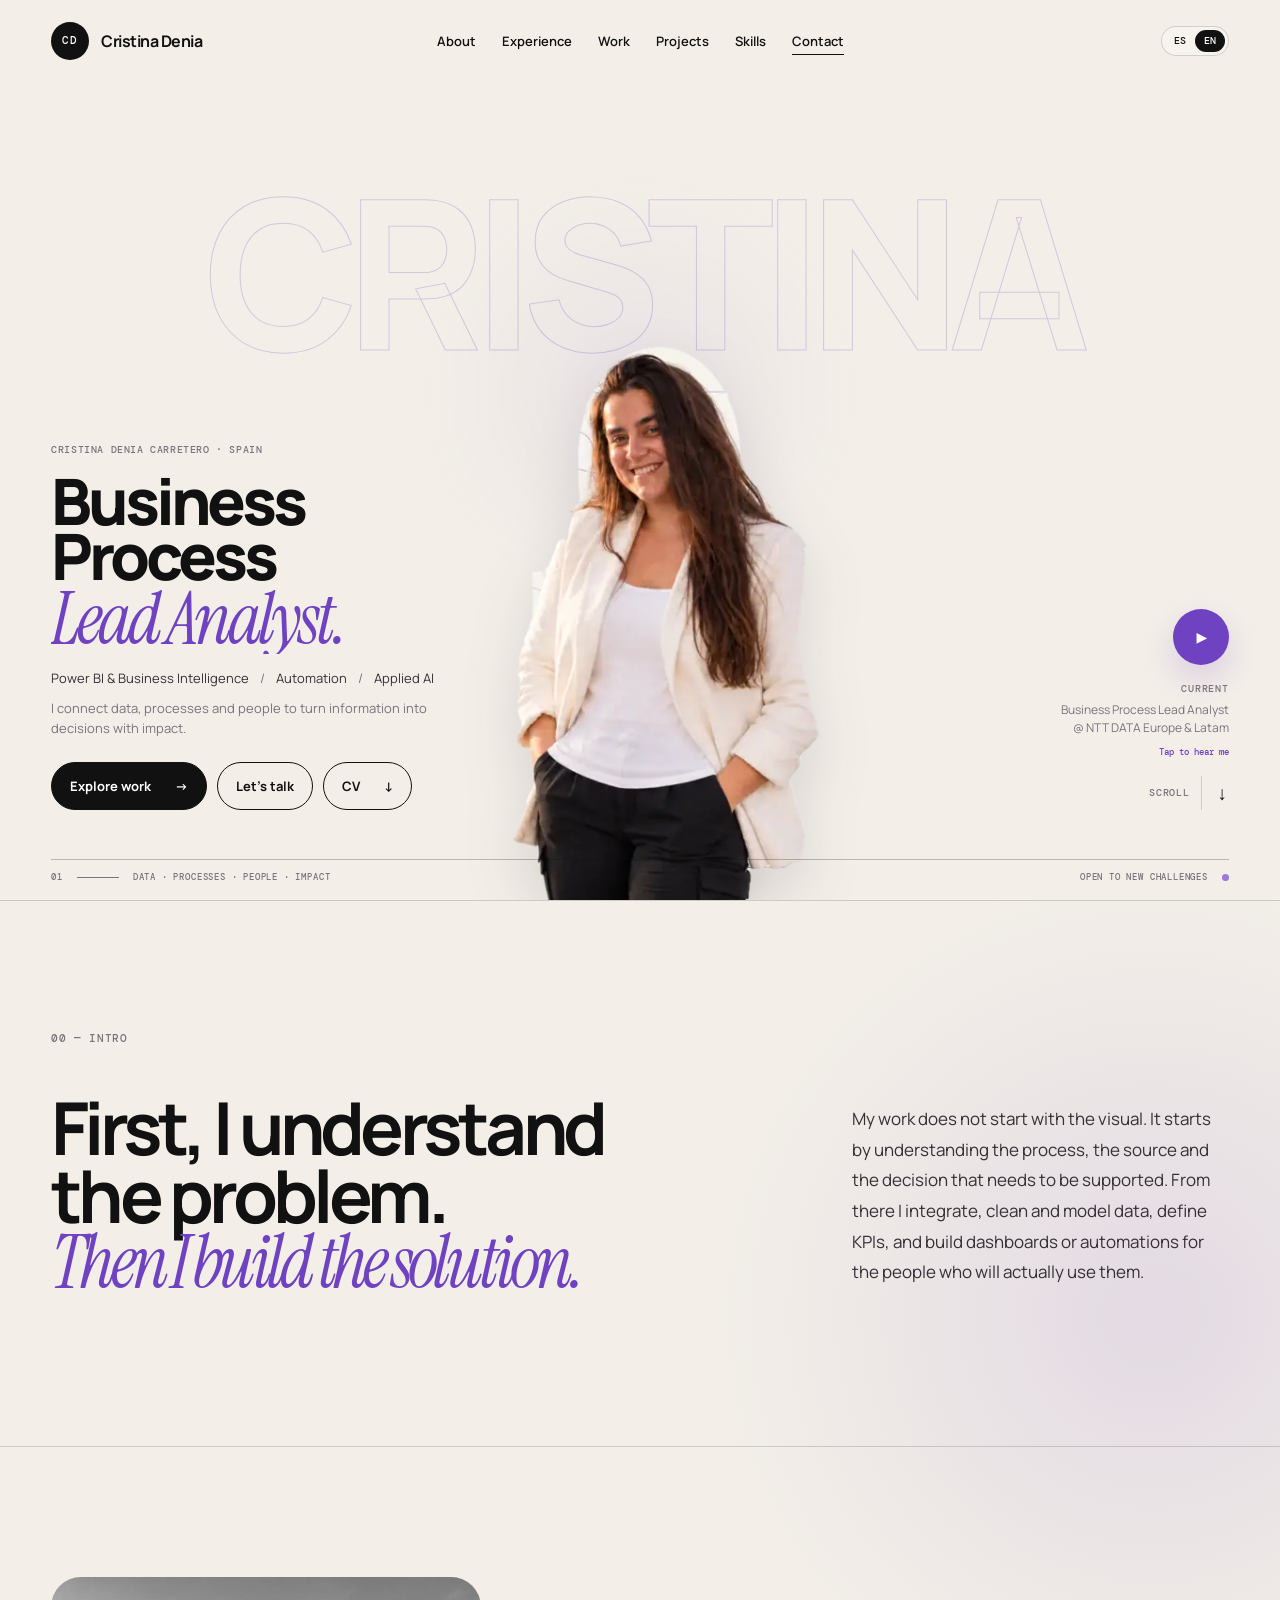
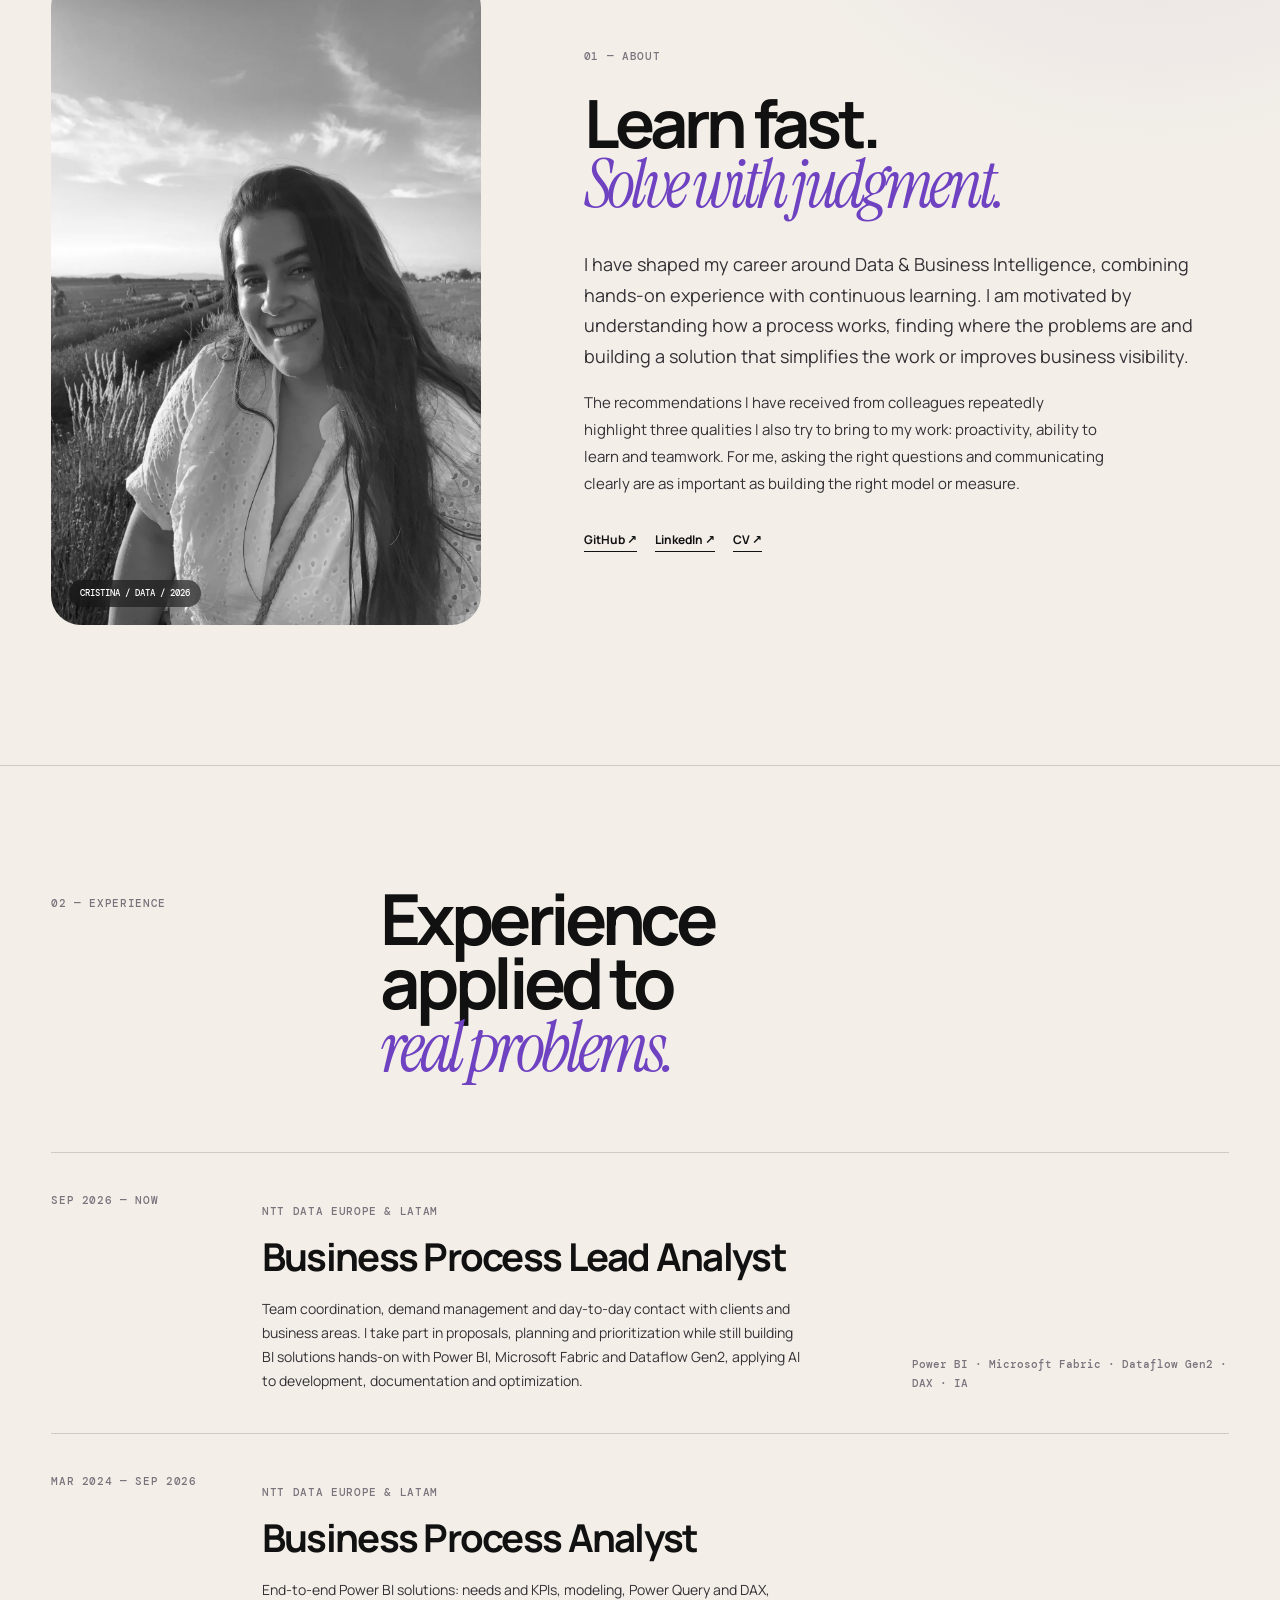
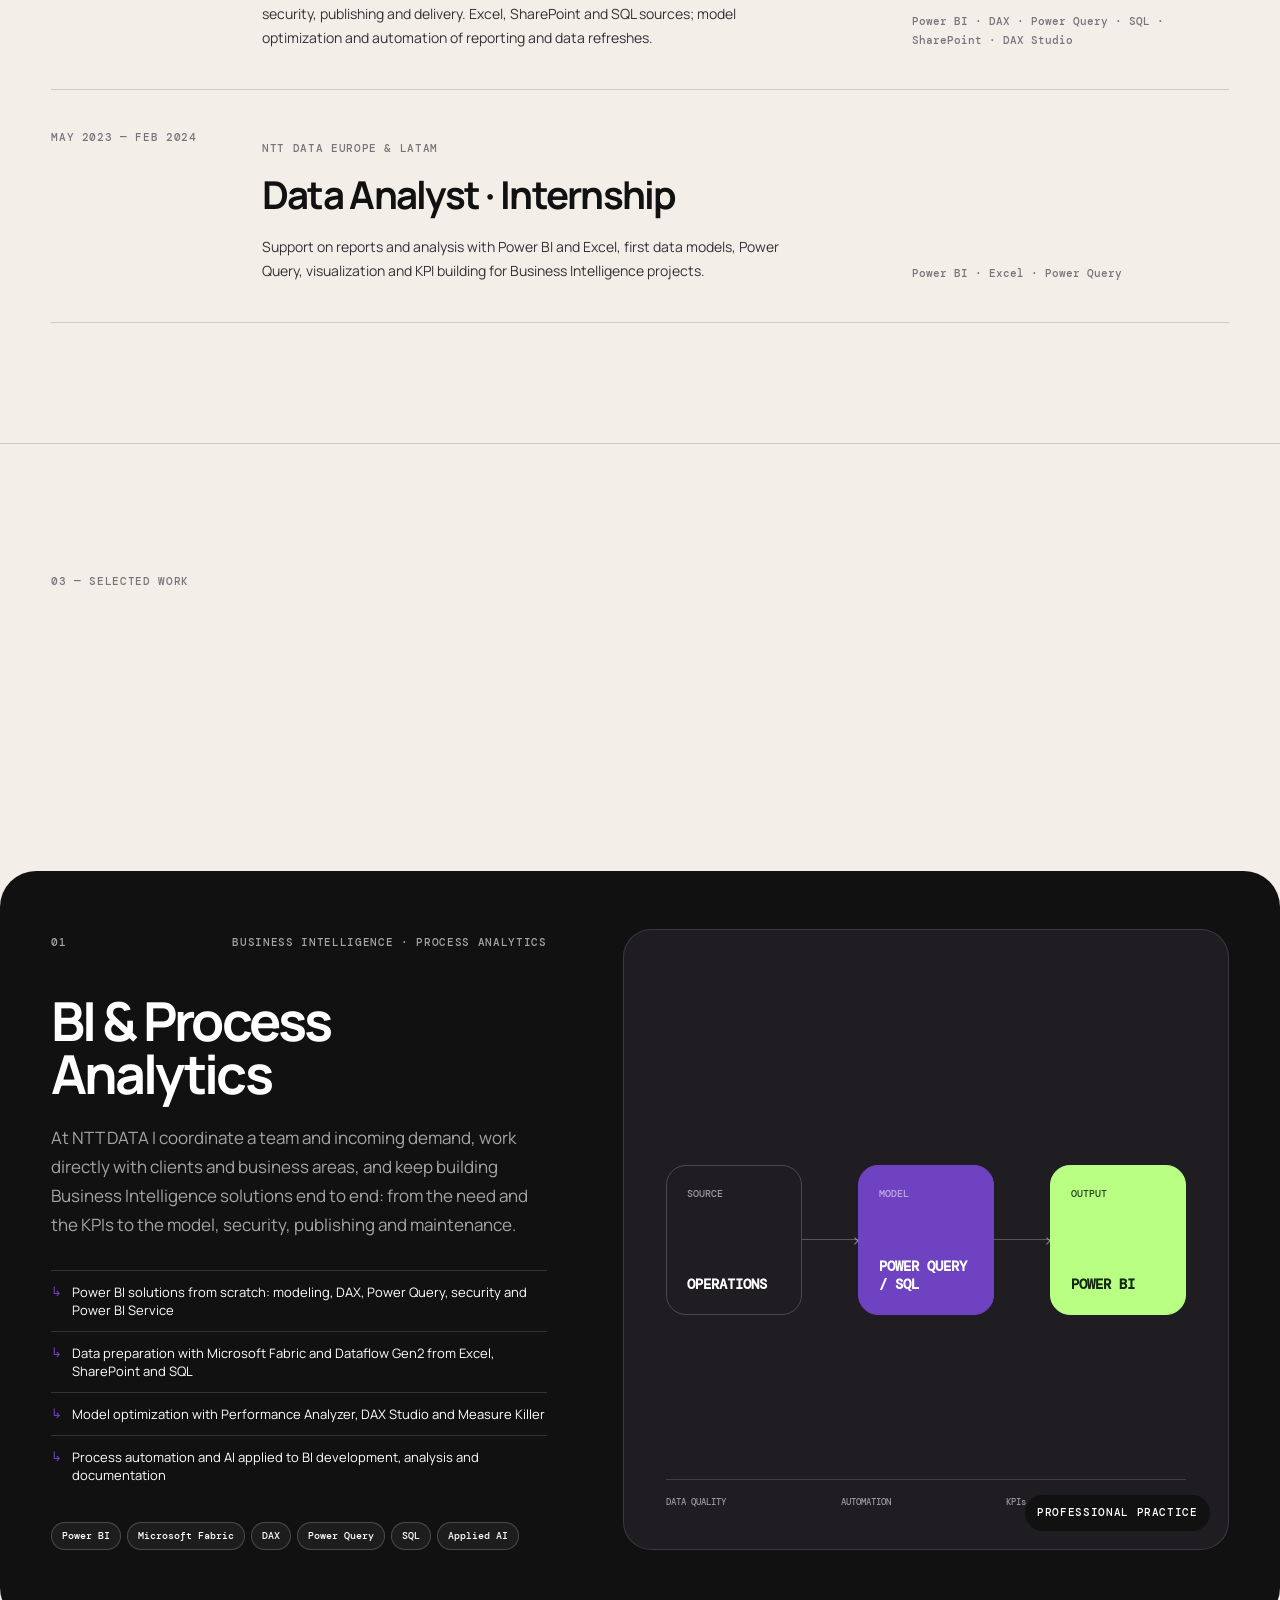
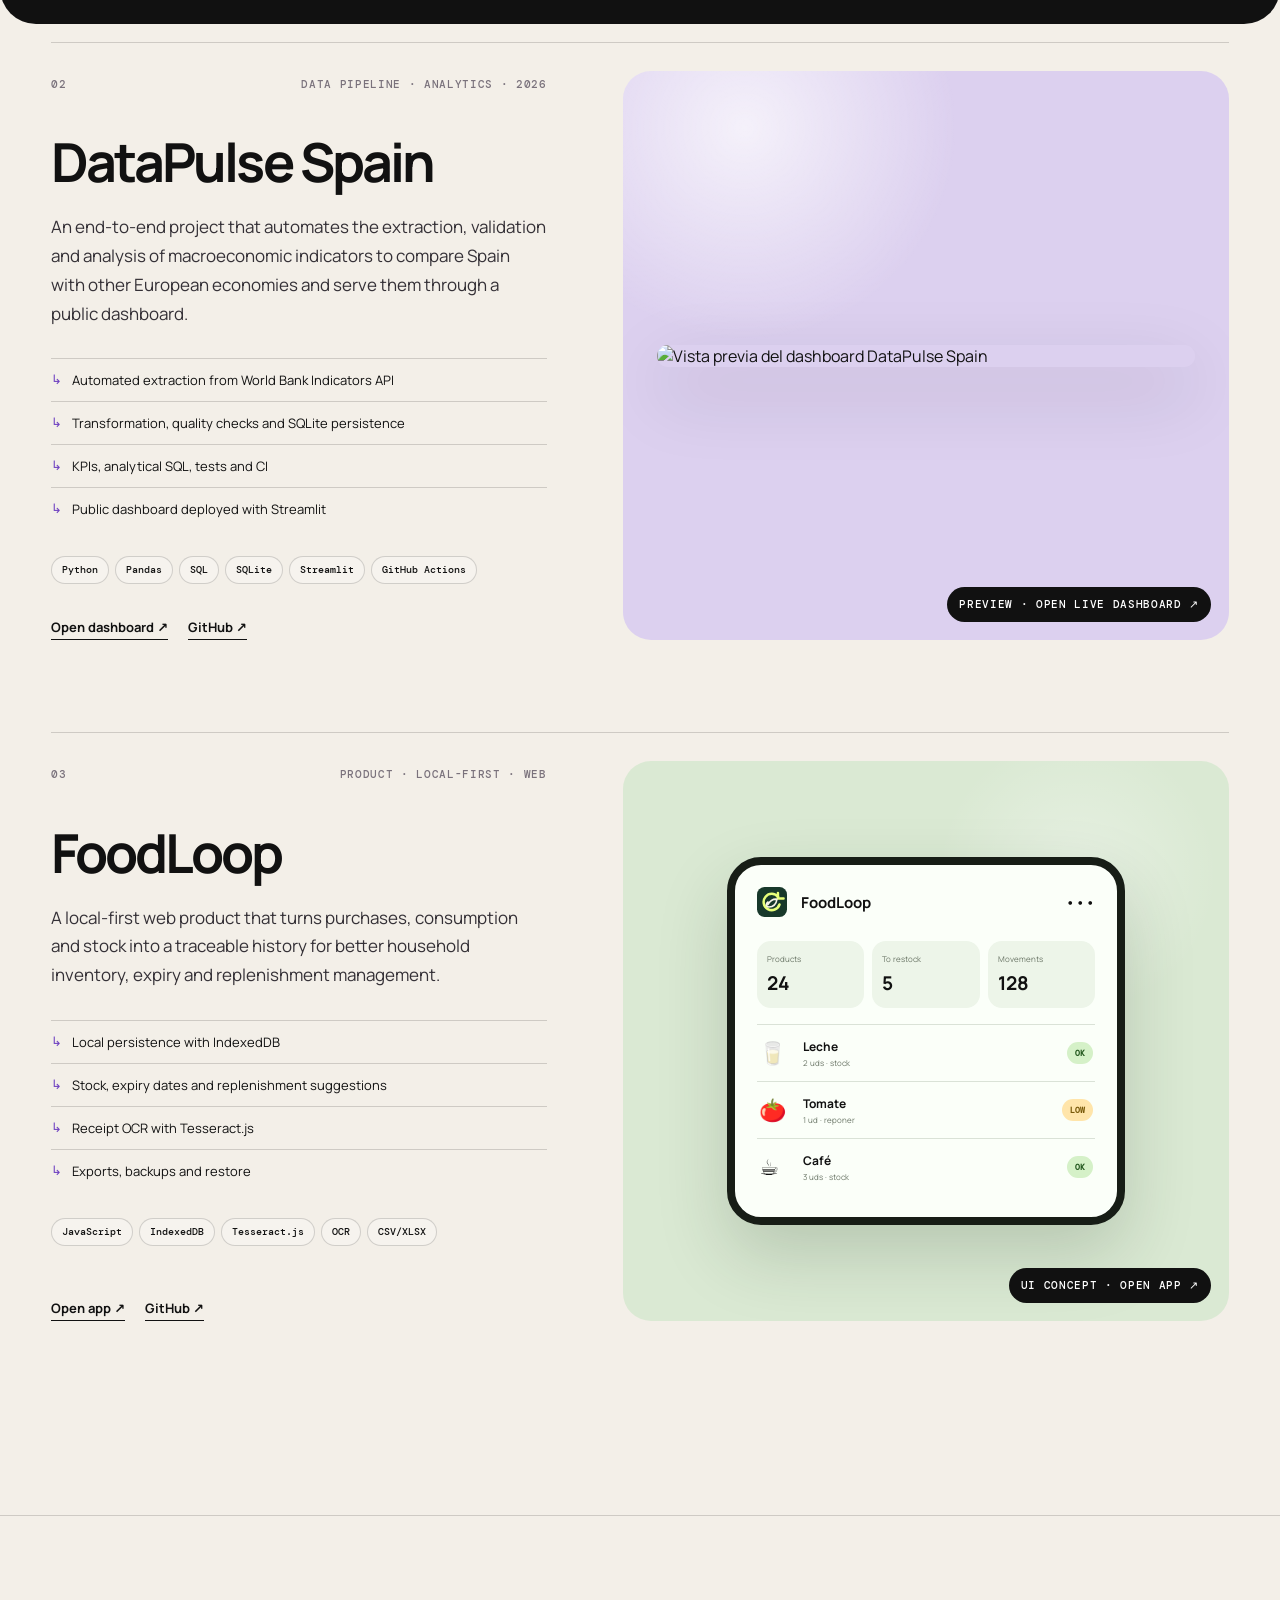
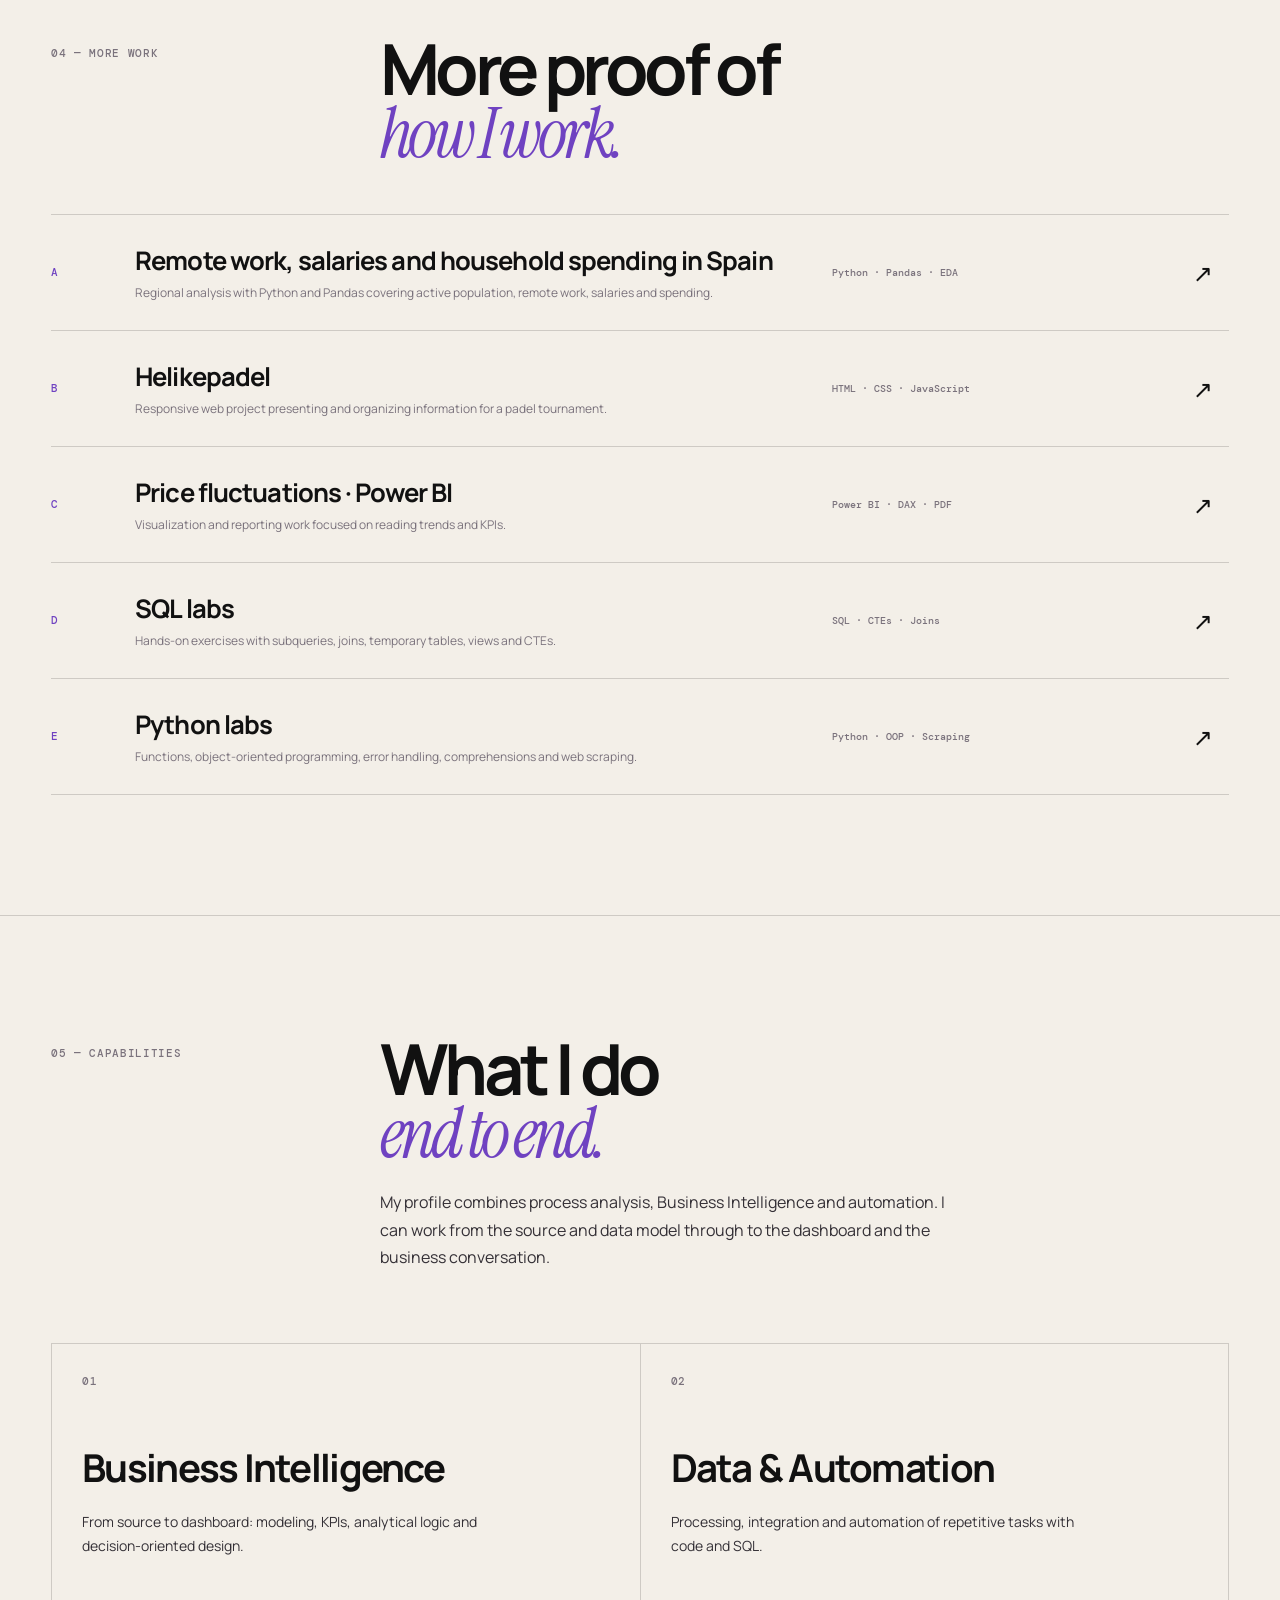
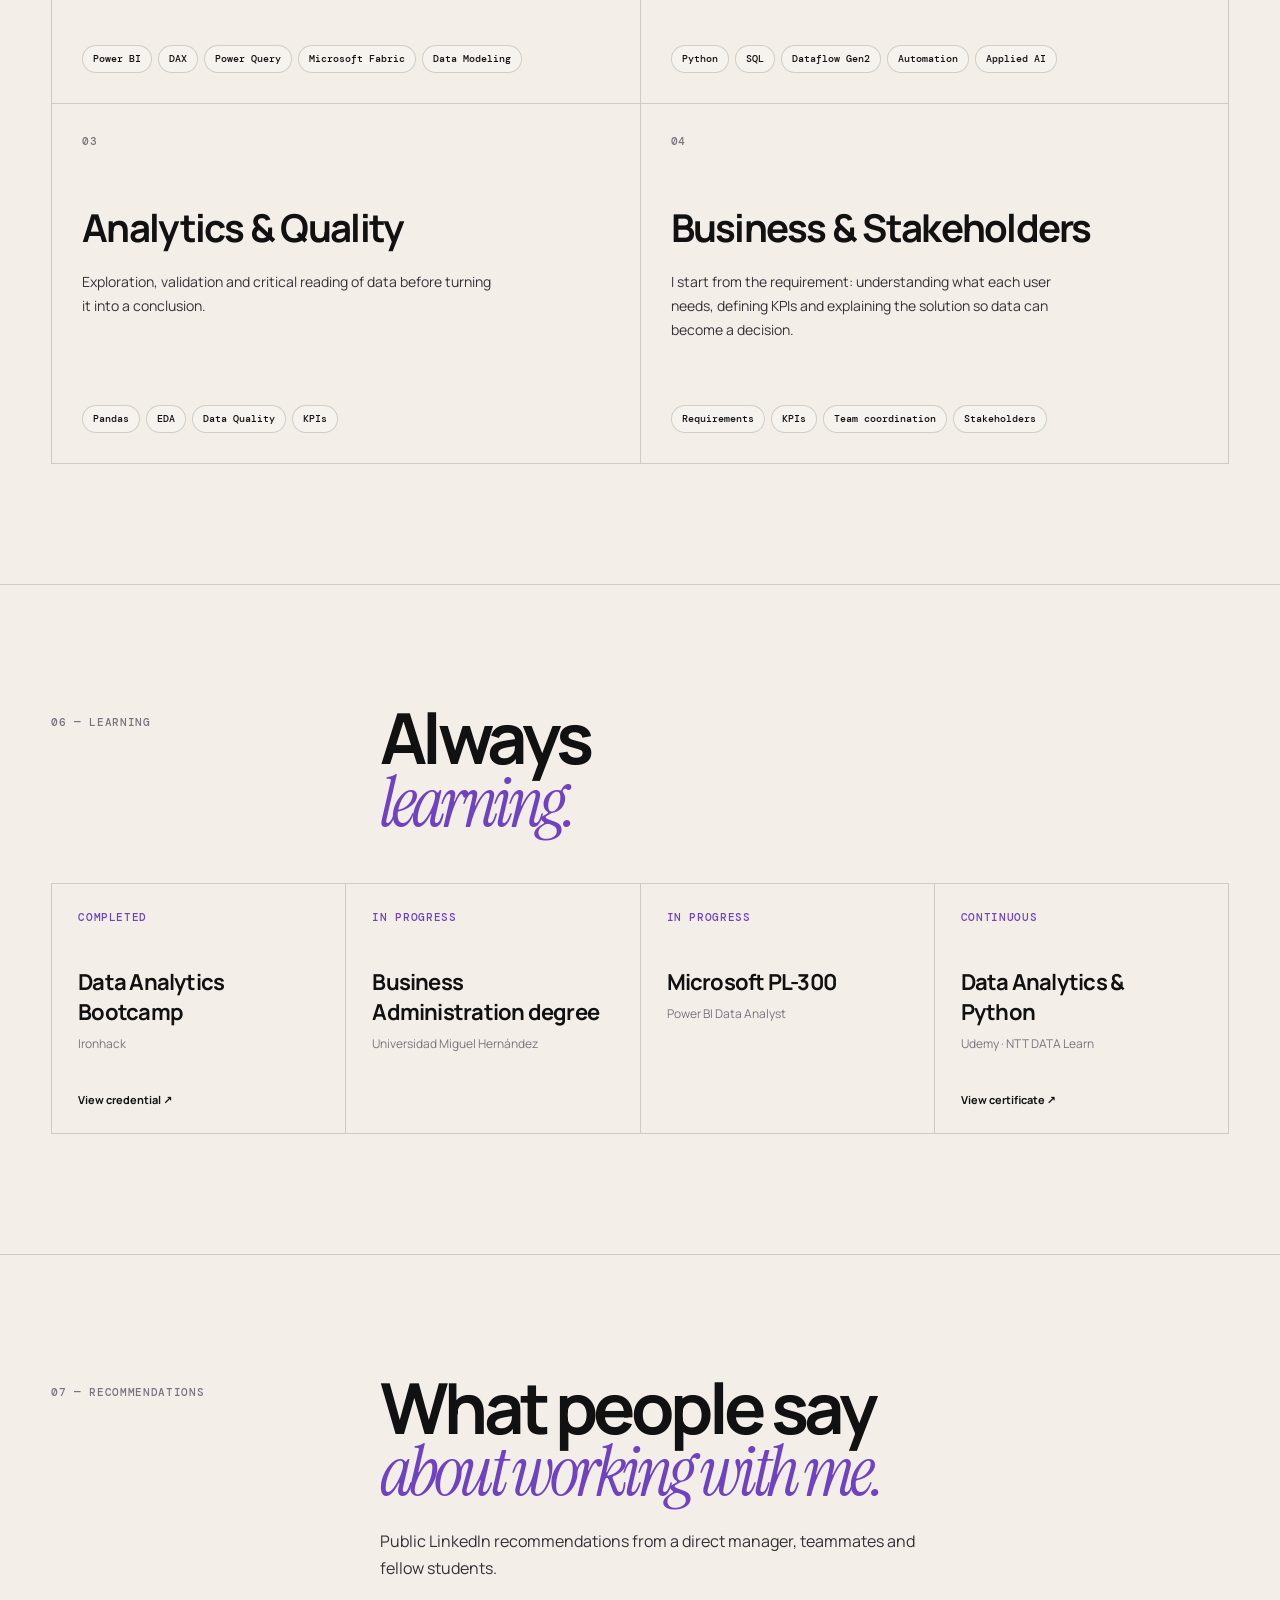
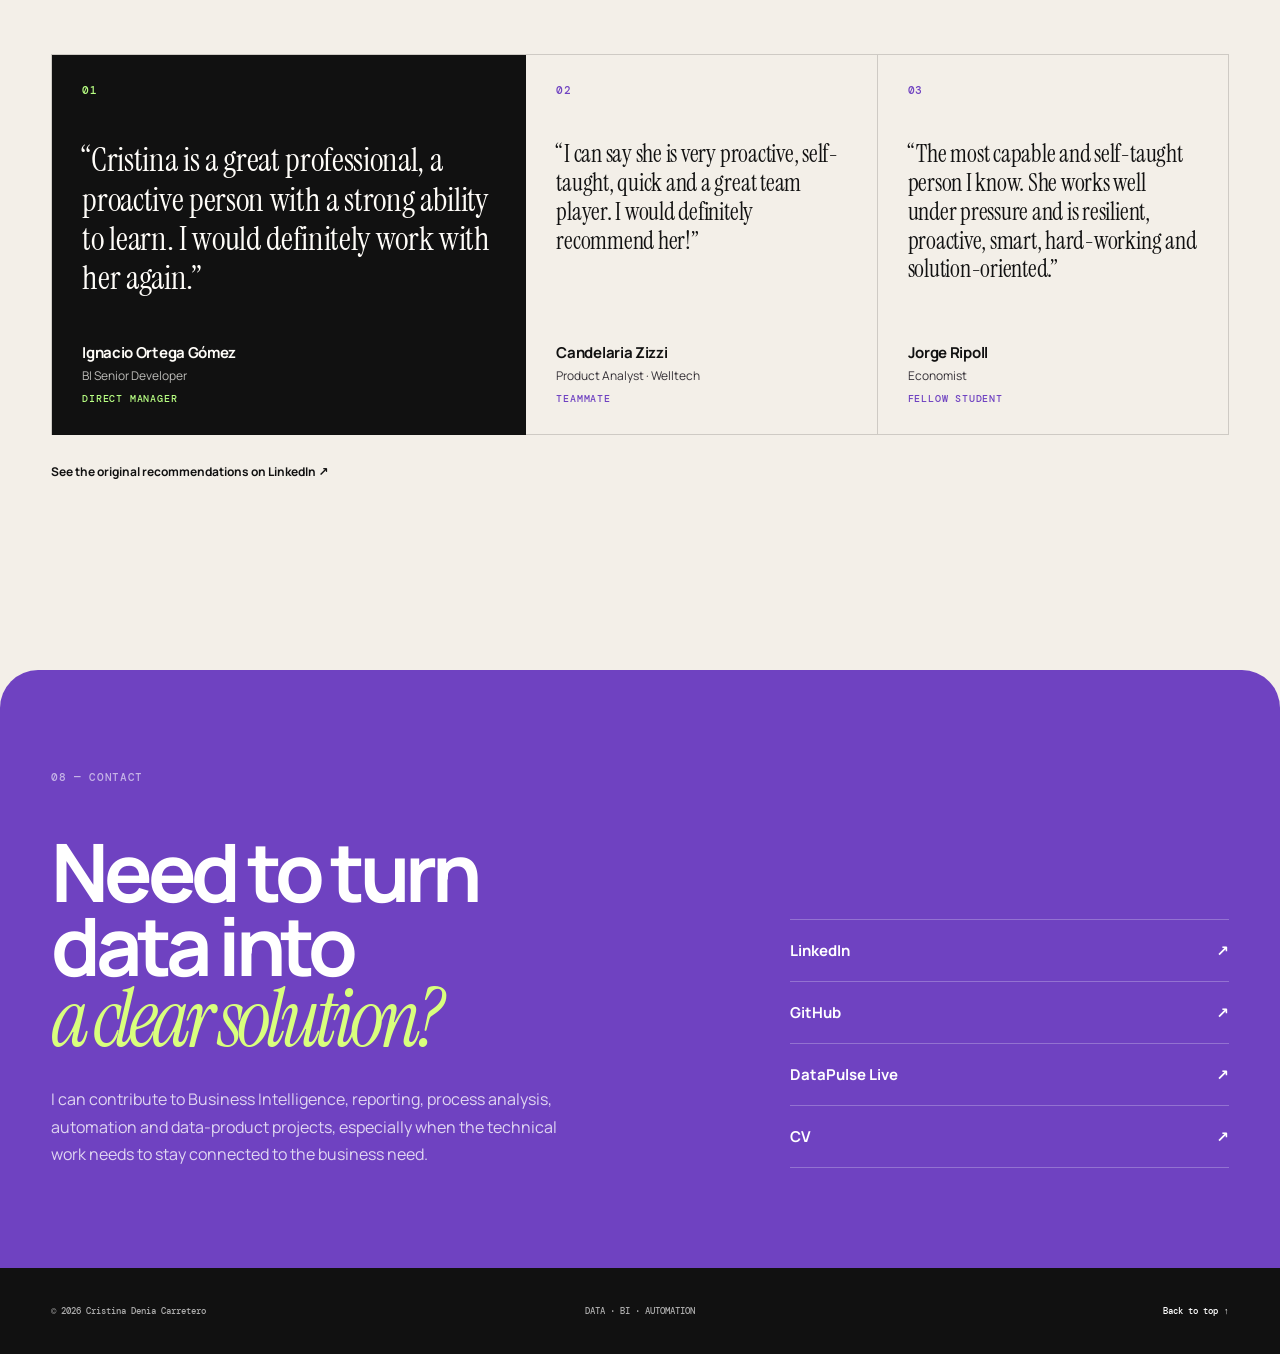
==== commit ffdc86a3: "Reorder sections, replace cover letter with CV, remove email Co-Authored-By: Claude Opus 5.5 <norepl" ====
--- a/index.html
+++ b/index.html
@@ -28,7 +28,7 @@
   <link rel="preconnect" href="https://fonts.googleapis.com">
   <link rel="preconnect" href="https://fonts.gstatic.com" crossorigin>
   <link href="https://fonts.googleapis.com/css2?family=DM+Mono:wght@400;500&family=Instrument+Serif:ital@0;1&family=Manrope:wght@400;500;600;700;800&display=swap" rel="stylesheet">
-  <link rel="stylesheet" href="/styles.css?v=20261125-2">
+  <link rel="stylesheet" href="/styles.css?v=20261125-3">
   <link rel="stylesheet" href="/hero-v3.css?v=20261125-1">
   <noscript><style>.reveal{opacity:1!important;transform:none!important}</style></noscript>
   <script type="application/ld+json">
@@ -42,7 +42,6 @@
     "worksFor": { "@type": "Organization", "name": "NTT DATA Europe & Latam" },
     "address": { "@type": "PostalAddress", "addressCountry": "ES" },
     "knowsAbout": ["Business Intelligence", "Power BI", "Microsoft Fabric", "SQL", "Python", "DAX", "Power Query", "Process Analysis", "Automation", "Applied AI"],
-    "email": "mailto:cristinadeniacarretero@gmail.com",
     "sameAs": ["https://www.linkedin.com/in/cristinadeniacarretero/", "https://github.com/cdeniaca"]
   }
   </script>
@@ -59,11 +58,11 @@
     </a>
 
     <nav class="desktop-nav" aria-label="Navegación principal">
+      <a href="#about" data-es="Sobre mí" data-en="About">Sobre mí</a>
+      <a href="#experience" data-es="Experiencia" data-en="Experience">Experiencia</a>
       <a href="#work" data-es="Trabajo" data-en="Work">Trabajo</a>
+      <a href="#projects" data-es="Proyectos" data-en="Projects">Proyectos</a>
       <a href="#capabilities" data-es="Skills" data-en="Skills">Skills</a>
-      <a href="#experience" data-es="Experiencia" data-en="Experience">Experiencia</a>
-      <a href="#about" data-es="Sobre mí" data-en="About">Sobre mí</a>
-      <a href="#projects" data-es="Proyectos" data-en="Projects">Proyectos</a>
       <a href="#contact" data-es="Contacto" data-en="Contact">Contacto</a>
     </nav>
 
@@ -79,11 +78,11 @@
   </header>
 
   <nav class="mobile-nav" id="mobileNav" aria-label="Navegación móvil">
+    <a href="#about" data-es="Sobre mí" data-en="About">Sobre mí</a>
+    <a href="#experience" data-es="Experiencia" data-en="Experience">Experiencia</a>
     <a href="#work" data-es="Trabajo" data-en="Work">Trabajo</a>
+    <a href="#projects" data-es="Proyectos" data-en="Projects">Proyectos</a>
     <a href="#capabilities" data-es="Skills" data-en="Skills">Skills</a>
-    <a href="#experience" data-es="Experiencia" data-en="Experience">Experiencia</a>
-    <a href="#about" data-es="Sobre mí" data-en="About">Sobre mí</a>
-    <a href="#projects" data-es="Proyectos" data-en="Projects">Proyectos</a>
     <a href="#contact" data-es="Contacto" data-en="Contact">Contacto</a>
   </nav>
 
@@ -160,9 +159,80 @@
       </div>
     </section>
 
+    <section class="about section-shell" id="about">
+      <div class="about-media reveal">
+        <img src="/images/photo_profile-1400.webp" width="1400" height="1050" alt="Cristina Denia Carretero" loading="lazy" decoding="async">
+        <span>CRISTINA / DATA / 2026</span>
+      </div>
+      <div class="about-copy">
+        <p class="section-index" data-es="01 — SOBRE MÍ" data-en="01 — ABOUT">01 — SOBRE MÍ</p>
+        <h2 class="reveal">
+          <span data-es="Aprender rápido." data-en="Learn fast.">Aprender rápido.</span>
+          <em data-es="Resolver con criterio." data-en="Solve with judgment.">Resolver con criterio.</em>
+        </h2>
+        <p class="about-lead reveal"
+          data-es="He orientado mi trayectoria hacia Data & Business Intelligence combinando una base muy práctica con aprendizaje continuo. Me motiva entender cómo funciona un proceso, detectar dónde están los problemas y construir una solución que simplifique el trabajo o mejore la lectura del negocio."
+          data-en="I have shaped my career around Data & Business Intelligence, combining hands-on experience with continuous learning. I am motivated by understanding how a process works, finding where the problems are and building a solution that simplifies the work or improves business visibility.">
+          He orientado mi trayectoria hacia Data & Business Intelligence combinando una base muy práctica con aprendizaje continuo. Me motiva entender cómo funciona un proceso, detectar dónde están los problemas y construir una solución que simplifique el trabajo o mejore la lectura del negocio.
+        </p>
+        <p class="reveal"
+          data-es="En las recomendaciones que he recibido de compañeros se repiten tres ideas que también intento llevar a mi forma de trabajar: proactividad, capacidad de aprendizaje y trabajo en equipo. Para mí, saber preguntar y comunicar bien es tan importante como construir el modelo o la medida correcta."
+          data-en="The recommendations I have received from colleagues repeatedly highlight three qualities I also try to bring to my work: proactivity, ability to learn and teamwork. For me, asking the right questions and communicating clearly are as important as building the right model or measure.">
+          En las recomendaciones que he recibido de compañeros se repiten tres ideas que también intento llevar a mi forma de trabajar: proactividad, capacidad de aprendizaje y trabajo en equipo. Para mí, saber preguntar y comunicar bien es tan importante como construir el modelo o la medida correcta.
+        </p>
+        <div class="about-links reveal">
+          <a href="https://github.com/cdeniaca" target="_blank" rel="noopener noreferrer">GitHub ↗</a>
+          <a href="https://www.linkedin.com/in/cristinadeniacarretero/" target="_blank" rel="noopener noreferrer">LinkedIn ↗</a>
+          <a href="/CV_Cristina_Denia_Carretero.pdf" target="_blank" rel="noopener">CV ↗</a>
+        </div>
+      </div>
+    </section>
+
+    <section class="experience section-shell" id="experience">
+      <div class="section-heading">
+        <p class="section-index" data-es="02 — EXPERIENCIA" data-en="02 — EXPERIENCE">02 — EXPERIENCIA</p>
+        <div>
+          <h2 class="reveal">
+            <span data-es="Experiencia aplicada a" data-en="Experience applied to">Experiencia aplicada a</span>
+            <em data-es="problemas reales." data-en="real problems.">problemas reales.</em>
+          </h2>
+        </div>
+      </div>
+
+      <div class="timeline">
+        <article class="timeline-item reveal">
+          <div class="timeline-period" data-es="SEP 2026 — ACTUALIDAD" data-en="SEP 2026 — NOW">SEP 2026 — ACTUALIDAD</div>
+          <div class="timeline-main">
+            <p class="timeline-company">NTT DATA Europe & Latam</p>
+            <h3>Business Process Lead Analyst</h3>
+            <p data-es="Coordinación de equipo, gestión de demanda e interlocución con clientes y áreas de negocio. Participo en propuestas, planificación y priorización, y mantengo el desarrollo directo de soluciones BI con Power BI, Microsoft Fabric y Dataflow Gen2, aplicando IA al desarrollo, la documentación y la optimización." data-en="Team coordination, demand management and day-to-day contact with clients and business areas. I take part in proposals, planning and prioritization while still building BI solutions hands-on with Power BI, Microsoft Fabric and Dataflow Gen2, applying AI to development, documentation and optimization.">Coordinación de equipo, gestión de demanda e interlocución con clientes y áreas de negocio. Participo en propuestas, planificación y priorización, y mantengo el desarrollo directo de soluciones BI con Power BI, Microsoft Fabric y Dataflow Gen2, aplicando IA al desarrollo, la documentación y la optimización.</p>
+          </div>
+          <div class="timeline-tech">Power BI · Microsoft Fabric · Dataflow Gen2 · DAX · IA</div>
+        </article>
+        <article class="timeline-item reveal">
+          <div class="timeline-period">MAR 2024 — SEP 2026</div>
+          <div class="timeline-main">
+            <p class="timeline-company">NTT DATA Europe & Latam</p>
+            <h3>Business Process Analyst</h3>
+            <p data-es="Soluciones Power BI de principio a fin: necesidades y KPIs, modelado, Power Query y DAX, seguridad, publicación y entrega. Fuentes Excel, SharePoint y SQL; optimización de modelos y automatización de reporting y actualización de datos." data-en="End-to-end Power BI solutions: needs and KPIs, modeling, Power Query and DAX, security, publishing and delivery. Excel, SharePoint and SQL sources; model optimization and automation of reporting and data refreshes.">Soluciones Power BI de principio a fin: necesidades y KPIs, modelado, Power Query y DAX, seguridad, publicación y entrega. Fuentes Excel, SharePoint y SQL; optimización de modelos y automatización de reporting y actualización de datos.</p>
+          </div>
+          <div class="timeline-tech">Power BI · DAX · Power Query · SQL · SharePoint · DAX Studio</div>
+        </article>
+        <article class="timeline-item reveal">
+          <div class="timeline-period" data-es="MAY 2023 — FEB 2024" data-en="MAY 2023 — FEB 2024">MAY 2023 — FEB 2024</div>
+          <div class="timeline-main">
+            <p class="timeline-company">NTT DATA Europe & Latam</p>
+            <h3 data-es="Data Analyst · Prácticas" data-en="Data Analyst · Internship">Data Analyst · Prácticas</h3>
+            <p data-es="Apoyo en informes y análisis con Power BI y Excel, primeros modelos de datos, Power Query, visualización y construcción de KPIs para proyectos de Business Intelligence." data-en="Support on reports and analysis with Power BI and Excel, first data models, Power Query, visualization and KPI building for Business Intelligence projects.">Apoyo en informes y análisis con Power BI y Excel, primeros modelos de datos, Power Query, visualización y construcción de KPIs para proyectos de Business Intelligence.</p>
+          </div>
+          <div class="timeline-tech">Power BI · Excel · Power Query</div>
+        </article>
+      </div>
+    </section>
+
     <section class="work section-shell" id="work">
       <div class="section-heading">
-        <p class="section-index" data-es="01 — TRABAJO SELECCIONADO" data-en="01 — SELECTED WORK">01 — TRABAJO SELECCIONADO</p>
+        <p class="section-index" data-es="03 — TRABAJO SELECCIONADO" data-en="03 — SELECTED WORK">03 — TRABAJO SELECCIONADO</p>
         <div>
           <h2 class="reveal">
             <span data-es="Trabajo que" data-en="Things I have">Trabajo que</span>
@@ -176,10 +246,46 @@
         </div>
       </div>
 
-      <article class="case case-featured reveal">
+      <article class="case case-dark reveal">
         <div class="case-copy">
           <div class="case-topline">
             <span>01</span>
+            <span data-es="BUSINESS INTELLIGENCE · ANÁLISIS DE PROCESOS" data-en="BUSINESS INTELLIGENCE · PROCESS ANALYTICS">BUSINESS INTELLIGENCE · ANÁLISIS DE PROCESOS</span>
+          </div>
+          <h3 data-es="BI & Process Analytics" data-en="BI & Process Analytics">BI & Process Analytics</h3>
+          <p class="case-description"
+            data-es="En NTT DATA coordino equipo y demanda, hablo con clientes y áreas de negocio, y sigo desarrollando soluciones de Business Intelligence de principio a fin: desde la necesidad y los KPIs hasta el modelo, la seguridad, la publicación y el mantenimiento."
+            data-en="At NTT DATA I coordinate a team and incoming demand, work directly with clients and business areas, and keep building Business Intelligence solutions end to end: from the need and the KPIs to the model, security, publishing and maintenance.">
+            En NTT DATA coordino equipo y demanda, hablo con clientes y áreas de negocio, y sigo desarrollando soluciones de Business Intelligence de principio a fin: desde la necesidad y los KPIs hasta el modelo, la seguridad, la publicación y el mantenimiento.
+          </p>
+          <ul class="case-points">
+            <li data-es="Soluciones Power BI desde cero: modelado, DAX, Power Query, seguridad y Power BI Service" data-en="Power BI solutions from scratch: modeling, DAX, Power Query, security and Power BI Service">Soluciones Power BI desde cero: modelado, DAX, Power Query, seguridad y Power BI Service</li>
+            <li data-es="Preparación de datos con Microsoft Fabric y Dataflow Gen2 desde Excel, SharePoint y SQL" data-en="Data preparation with Microsoft Fabric and Dataflow Gen2 from Excel, SharePoint and SQL">Preparación de datos con Microsoft Fabric y Dataflow Gen2 desde Excel, SharePoint y SQL</li>
+            <li data-es="Optimización de modelos con Performance Analyzer, DAX Studio y Measure Killer" data-en="Model optimization with Performance Analyzer, DAX Studio and Measure Killer">Optimización de modelos con Performance Analyzer, DAX Studio y Measure Killer</li>
+            <li data-es="Automatización de procesos e IA aplicada al desarrollo, análisis y documentación de BI" data-en="Process automation and AI applied to BI development, analysis and documentation">Automatización de procesos e IA aplicada al desarrollo, análisis y documentación de BI</li>
+          </ul>
+          <div class="chip-row">
+            <span>Power BI</span><span>Microsoft Fabric</span><span>DAX</span><span>Power Query</span><span>SQL</span><span data-es="IA aplicada" data-en="Applied AI">IA aplicada</span>
+          </div>
+        </div>
+        <div class="case-visual systems-visual" role="img" aria-label="Esquema conceptual de BI y automatización">
+          <div class="system-grid">
+            <div class="system-node source">SOURCE<br><strong>OPERATIONS</strong></div>
+            <div class="system-line"></div>
+            <div class="system-node model">MODEL<br><strong>POWER QUERY / SQL</strong></div>
+            <div class="system-line"></div>
+            <div class="system-node output">OUTPUT<br><strong>POWER BI</strong></div>
+          </div>
+          <div class="system-footer">
+            <span>DATA QUALITY</span><span>AUTOMATION</span><span>KPIs</span><span>DECISIONS</span>
+          </div>
+          <div class="visual-label" data-es="PRÁCTICA PROFESIONAL" data-en="PROFESSIONAL PRACTICE">PRÁCTICA PROFESIONAL</div>
+        </div>
+      </article>
+      <article class="case reveal">
+        <div class="case-copy">
+          <div class="case-topline">
+            <span>02</span>
             <span data-es="PIPELINE DE DATOS · ANALÍTICA · 2026" data-en="DATA PIPELINE · ANALYTICS · 2026">PIPELINE DE DATOS · ANALÍTICA · 2026</span>
           </div>
           <h3>DataPulse Spain</h3>
@@ -215,7 +321,7 @@
       <article class="case reveal">
         <div class="case-copy">
           <div class="case-topline">
-            <span>02</span>
+            <span>03</span>
             <span data-es="PRODUCTO · LOCAL-FIRST · WEB" data-en="PRODUCT · LOCAL-FIRST · WEB">PRODUCTO · LOCAL-FIRST · WEB</span>
           </div>
           <h3>FoodLoop</h3>
@@ -273,48 +379,71 @@
           <div class="visual-label" data-es="CONCEPTO UI · ABRIR APP ↗" data-en="UI CONCEPT · OPEN APP ↗">CONCEPTO UI · ABRIR APP ↗</div>
         </a>
       </article>
-
-      <article class="case case-dark reveal">
-        <div class="case-copy">
-          <div class="case-topline">
-            <span>03</span>
-            <span data-es="BUSINESS INTELLIGENCE · ANÁLISIS DE PROCESOS" data-en="BUSINESS INTELLIGENCE · PROCESS ANALYTICS">BUSINESS INTELLIGENCE · ANÁLISIS DE PROCESOS</span>
-          </div>
-          <h3 data-es="BI & Process Analytics" data-en="BI & Process Analytics">BI & Process Analytics</h3>
-          <p class="case-description"
-            data-es="En NTT DATA coordino equipo y demanda, hablo con clientes y áreas de negocio, y sigo desarrollando soluciones de Business Intelligence de principio a fin: desde la necesidad y los KPIs hasta el modelo, la seguridad, la publicación y el mantenimiento."
-            data-en="At NTT DATA I coordinate a team and incoming demand, work directly with clients and business areas, and keep building Business Intelligence solutions end to end: from the need and the KPIs to the model, security, publishing and maintenance.">
-            En NTT DATA coordino equipo y demanda, hablo con clientes y áreas de negocio, y sigo desarrollando soluciones de Business Intelligence de principio a fin: desde la necesidad y los KPIs hasta el modelo, la seguridad, la publicación y el mantenimiento.
-          </p>
-          <ul class="case-points">
-            <li data-es="Soluciones Power BI desde cero: modelado, DAX, Power Query, seguridad y Power BI Service" data-en="Power BI solutions from scratch: modeling, DAX, Power Query, security and Power BI Service">Soluciones Power BI desde cero: modelado, DAX, Power Query, seguridad y Power BI Service</li>
-            <li data-es="Preparación de datos con Microsoft Fabric y Dataflow Gen2 desde Excel, SharePoint y SQL" data-en="Data preparation with Microsoft Fabric and Dataflow Gen2 from Excel, SharePoint and SQL">Preparación de datos con Microsoft Fabric y Dataflow Gen2 desde Excel, SharePoint y SQL</li>
-            <li data-es="Optimización de modelos con Performance Analyzer, DAX Studio y Measure Killer" data-en="Model optimization with Performance Analyzer, DAX Studio and Measure Killer">Optimización de modelos con Performance Analyzer, DAX Studio y Measure Killer</li>
-            <li data-es="Automatización de procesos e IA aplicada al desarrollo, análisis y documentación de BI" data-en="Process automation and AI applied to BI development, analysis and documentation">Automatización de procesos e IA aplicada al desarrollo, análisis y documentación de BI</li>
-          </ul>
-          <div class="chip-row">
-            <span>Power BI</span><span>Microsoft Fabric</span><span>DAX</span><span>Power Query</span><span>SQL</span><span data-es="IA aplicada" data-en="Applied AI">IA aplicada</span>
-          </div>
-        </div>
-        <div class="case-visual systems-visual" role="img" aria-label="Esquema conceptual de BI y automatización">
-          <div class="system-grid">
-            <div class="system-node source">SOURCE<br><strong>OPERATIONS</strong></div>
-            <div class="system-line"></div>
-            <div class="system-node model">MODEL<br><strong>POWER QUERY / SQL</strong></div>
-            <div class="system-line"></div>
-            <div class="system-node output">OUTPUT<br><strong>POWER BI</strong></div>
-          </div>
-          <div class="system-footer">
-            <span>DATA QUALITY</span><span>AUTOMATION</span><span>KPIs</span><span>DECISIONS</span>
-          </div>
-          <div class="visual-label" data-es="PRÁCTICA PROFESIONAL" data-en="PROFESSIONAL PRACTICE">PRÁCTICA PROFESIONAL</div>
-        </div>
-      </article>
+    </section>
+
+    <section class="other-work section-shell" id="projects">
+      <div class="section-heading compact-heading">
+        <p class="section-index" data-es="04 — MÁS PROYECTOS" data-en="04 — MORE WORK">04 — MÁS PROYECTOS</p>
+        <div>
+          <h2 class="reveal">
+            <span data-es="Más señales de" data-en="More proof of">Más señales de</span>
+            <em data-es="cómo trabajo." data-en="how I work.">cómo trabajo.</em>
+          </h2>
+        </div>
+      </div>
+
+      <div class="project-list">
+        <a class="project-row reveal" href="https://github.com/cdeniaca/Group-7" target="_blank" rel="noopener noreferrer">
+          <span class="project-id">A</span>
+          <div>
+            <h3 data-es="Teletrabajo, salarios y gasto en España" data-en="Remote work, salaries and household spending in Spain">Teletrabajo, salarios y gasto en España</h3>
+            <p data-es="Análisis regional con Python y Pandas sobre población activa, teletrabajo, salarios y gastos." data-en="Regional analysis with Python and Pandas covering active population, remote work, salaries and spending.">Análisis regional con Python y Pandas sobre población activa, teletrabajo, salarios y gastos.</p>
+          </div>
+          <span class="project-stack">Python · Pandas · EDA</span>
+          <span class="project-arrow">↗</span>
+        </a>
+        <a class="project-row reveal" href="https://github.com/cdeniaca/Helikepadel" target="_blank" rel="noopener noreferrer">
+          <span class="project-id">B</span>
+          <div>
+            <h3>Helikepadel</h3>
+            <p data-es="Proyecto web responsive para presentar y organizar información de un torneo de pádel." data-en="Responsive web project presenting and organizing information for a padel tournament.">Proyecto web responsive para presentar y organizar información de un torneo de pádel.</p>
+          </div>
+          <span class="project-stack">HTML · CSS · JavaScript</span>
+          <span class="project-arrow">↗</span>
+        </a>
+        <a class="project-row reveal" href="/Fluctuaciones_precios.pdf" target="_blank" rel="noopener noreferrer">
+          <span class="project-id">C</span>
+          <div>
+            <h3 data-es="Fluctuaciones de precios · Power BI" data-en="Price fluctuations · Power BI">Fluctuaciones de precios · Power BI</h3>
+            <p data-es="Trabajo de visualización y reporting orientado a lectura de tendencias y KPIs." data-en="Visualization and reporting work focused on reading trends and KPIs.">Trabajo de visualización y reporting orientado a lectura de tendencias y KPIs.</p>
+          </div>
+          <span class="project-stack">Power BI · DAX · PDF</span>
+          <span class="project-arrow">↗</span>
+        </a>
+        <a class="project-row reveal" href="https://github.com/cdeniaca?tab=repositories&amp;q=lab-sql" target="_blank" rel="noopener noreferrer">
+          <span class="project-id">D</span>
+          <div>
+            <h3 data-es="Laboratorios de SQL" data-en="SQL labs">Laboratorios de SQL</h3>
+            <p data-es="Ejercicios prácticos con subconsultas, joins, tablas temporales, vistas y CTEs." data-en="Hands-on exercises with subqueries, joins, temporary tables, views and CTEs.">Ejercicios prácticos con subconsultas, joins, tablas temporales, vistas y CTEs.</p>
+          </div>
+          <span class="project-stack">SQL · CTEs · Joins</span>
+          <span class="project-arrow">↗</span>
+        </a>
+        <a class="project-row reveal" href="https://github.com/cdeniaca?tab=repositories&amp;q=lab-python" target="_blank" rel="noopener noreferrer">
+          <span class="project-id">E</span>
+          <div>
+            <h3 data-es="Laboratorios de Python" data-en="Python labs">Laboratorios de Python</h3>
+            <p data-es="Funciones, programación orientada a objetos, gestión de errores, comprehensions y web scraping." data-en="Functions, object-oriented programming, error handling, comprehensions and web scraping.">Funciones, programación orientada a objetos, gestión de errores, comprehensions y web scraping.</p>
+          </div>
+          <span class="project-stack">Python · OOP · Scraping</span>
+          <span class="project-arrow">↗</span>
+        </a>
+      </div>
     </section>
 
     <section class="capabilities section-shell" id="capabilities">
       <div class="section-heading">
-        <p class="section-index" data-es="02 — CAPACIDADES" data-en="02 — CAPABILITIES">02 — CAPACIDADES</p>
+        <p class="section-index" data-es="05 — CAPACIDADES" data-en="05 — CAPABILITIES">05 — CAPACIDADES</p>
         <div>
           <h2 class="reveal">
             <span data-es="Lo que hago" data-en="What I do">Lo que hago</span>
@@ -356,83 +485,50 @@
       </div>
     </section>
 
-    <section class="experience section-shell" id="experience">
-      <div class="section-heading">
-        <p class="section-index" data-es="03 — EXPERIENCIA" data-en="03 — EXPERIENCE">03 — EXPERIENCIA</p>
+    <section class="learning section-shell">
+      <div class="section-heading compact-heading">
+        <p class="section-index" data-es="06 — FORMACIÓN" data-en="06 — LEARNING">06 — FORMACIÓN</p>
         <div>
           <h2 class="reveal">
-            <span data-es="Experiencia aplicada a" data-en="Experience applied to">Experiencia aplicada a</span>
-            <em data-es="problemas reales." data-en="real problems.">problemas reales.</em>
+            <span data-es="Formación en" data-en="Always">Formación en</span>
+            <em data-es="movimiento." data-en="learning.">movimiento.</em>
           </h2>
         </div>
       </div>
 
-      <div class="timeline">
-        <article class="timeline-item reveal">
-          <div class="timeline-period" data-es="SEP 2026 — ACTUALIDAD" data-en="SEP 2026 — NOW">SEP 2026 — ACTUALIDAD</div>
-          <div class="timeline-main">
-            <p class="timeline-company">NTT DATA Europe & Latam</p>
-            <h3>Business Process Lead Analyst</h3>
-            <p data-es="Coordinación de equipo, gestión de demanda e interlocución con clientes y áreas de negocio. Participo en propuestas, planificación y priorización, y mantengo el desarrollo directo de soluciones BI con Power BI, Microsoft Fabric y Dataflow Gen2, aplicando IA al desarrollo, la documentación y la optimización." data-en="Team coordination, demand management and day-to-day contact with clients and business areas. I take part in proposals, planning and prioritization while still building BI solutions hands-on with Power BI, Microsoft Fabric and Dataflow Gen2, applying AI to development, documentation and optimization.">Coordinación de equipo, gestión de demanda e interlocución con clientes y áreas de negocio. Participo en propuestas, planificación y priorización, y mantengo el desarrollo directo de soluciones BI con Power BI, Microsoft Fabric y Dataflow Gen2, aplicando IA al desarrollo, la documentación y la optimización.</p>
-          </div>
-          <div class="timeline-tech">Power BI · Microsoft Fabric · Dataflow Gen2 · DAX · IA</div>
-        </article>
-        <article class="timeline-item reveal">
-          <div class="timeline-period">MAR 2024 — SEP 2026</div>
-          <div class="timeline-main">
-            <p class="timeline-company">NTT DATA Europe & Latam</p>
-            <h3>Business Process Analyst</h3>
-            <p data-es="Soluciones Power BI de principio a fin: necesidades y KPIs, modelado, Power Query y DAX, seguridad, publicación y entrega. Fuentes Excel, SharePoint y SQL; optimización de modelos y automatización de reporting y actualización de datos." data-en="End-to-end Power BI solutions: needs and KPIs, modeling, Power Query and DAX, security, publishing and delivery. Excel, SharePoint and SQL sources; model optimization and automation of reporting and data refreshes.">Soluciones Power BI de principio a fin: necesidades y KPIs, modelado, Power Query y DAX, seguridad, publicación y entrega. Fuentes Excel, SharePoint y SQL; optimización de modelos y automatización de reporting y actualización de datos.</p>
-          </div>
-          <div class="timeline-tech">Power BI · DAX · Power Query · SQL · SharePoint · DAX Studio</div>
-        </article>
-        <article class="timeline-item reveal">
-          <div class="timeline-period" data-es="MAY 2023 — FEB 2024" data-en="MAY 2023 — FEB 2024">MAY 2023 — FEB 2024</div>
-          <div class="timeline-main">
-            <p class="timeline-company">NTT DATA Europe & Latam</p>
-            <h3 data-es="Data Analyst · Prácticas" data-en="Data Analyst · Internship">Data Analyst · Prácticas</h3>
-            <p data-es="Apoyo en informes y análisis con Power BI y Excel, primeros modelos de datos, Power Query, visualización y construcción de KPIs para proyectos de Business Intelligence." data-en="Support on reports and analysis with Power BI and Excel, first data models, Power Query, visualization and KPI building for Business Intelligence projects.">Apoyo en informes y análisis con Power BI y Excel, primeros modelos de datos, Power Query, visualización y construcción de KPIs para proyectos de Business Intelligence.</p>
-          </div>
-          <div class="timeline-tech">Power BI · Excel · Power Query</div>
-        </article>
-      </div>
-    </section>
-
-    <section class="about section-shell" id="about">
-      <div class="about-media reveal">
-        <img src="/images/photo_profile-1400.webp" width="1400" height="1050" alt="Cristina Denia Carretero" loading="lazy" decoding="async">
-        <span>CRISTINA / DATA / 2026</span>
-      </div>
-      <div class="about-copy">
-        <p class="section-index" data-es="04 — SOBRE MÍ" data-en="04 — ABOUT">04 — SOBRE MÍ</p>
-        <h2 class="reveal">
-          <span data-es="Aprender rápido." data-en="Learn fast.">Aprender rápido.</span>
-          <em data-es="Resolver con criterio." data-en="Solve with judgment.">Resolver con criterio.</em>
-        </h2>
-        <p class="about-lead reveal"
-          data-es="He orientado mi trayectoria hacia Data & Business Intelligence combinando una base muy práctica con aprendizaje continuo. Me motiva entender cómo funciona un proceso, detectar dónde están los problemas y construir una solución que simplifique el trabajo o mejore la lectura del negocio."
-          data-en="I have shaped my career around Data & Business Intelligence, combining hands-on experience with continuous learning. I am motivated by understanding how a process works, finding where the problems are and building a solution that simplifies the work or improves business visibility.">
-          He orientado mi trayectoria hacia Data & Business Intelligence combinando una base muy práctica con aprendizaje continuo. Me motiva entender cómo funciona un proceso, detectar dónde están los problemas y construir una solución que simplifique el trabajo o mejore la lectura del negocio.
-        </p>
-        <p class="reveal"
-          data-es="En las recomendaciones que he recibido de compañeros se repiten tres ideas que también intento llevar a mi forma de trabajar: proactividad, capacidad de aprendizaje y trabajo en equipo. Para mí, saber preguntar y comunicar bien es tan importante como construir el modelo o la medida correcta."
-          data-en="The recommendations I have received from colleagues repeatedly highlight three qualities I also try to bring to my work: proactivity, ability to learn and teamwork. For me, asking the right questions and communicating clearly are as important as building the right model or measure.">
-          En las recomendaciones que he recibido de compañeros se repiten tres ideas que también intento llevar a mi forma de trabajar: proactividad, capacidad de aprendizaje y trabajo en equipo. Para mí, saber preguntar y comunicar bien es tan importante como construir el modelo o la medida correcta.
-        </p>
-        <div class="about-links reveal">
-          <a href="/CV_Cristina_Denia_Carretero.pdf" target="_blank" rel="noopener" download><span data-es="Descargar CV" data-en="Download CV">Descargar CV</span> ↓</a>
-          <a href="https://github.com/cdeniaca" target="_blank" rel="noopener noreferrer">GitHub ↗</a>
-          <a href="https://www.linkedin.com/in/cristinadeniacarretero/" target="_blank" rel="noopener noreferrer">LinkedIn ↗</a>
-          <a href="/Carta%20de%20presentaci%C3%B3n%20-%20Cristina%20Denia%20Carretero.pdf" target="_blank" rel="noopener noreferrer">
-            <span data-es="Carta de presentación" data-en="Cover letter">Carta de presentación</span> ↗
-          </a>
-        </div>
+      <div class="learning-grid">
+        <article class="learning-card reveal">
+          <span data-es="COMPLETADO" data-en="COMPLETED">COMPLETADO</span>
+          <h3>Data Analytics Bootcamp</h3>
+          <p>Ironhack</p>
+          <a href="https://api.accredible.com/v1/frontend/credential_website_embed_image/certificate/137270072" target="_blank" rel="noopener noreferrer">
+            <span data-es="Ver credencial" data-en="View credential">Ver credencial</span> ↗
+          </a>
+        </article>
+        <article class="learning-card reveal">
+          <span data-es="EN CURSO" data-en="IN PROGRESS">EN CURSO</span>
+          <h3 data-es="Grado en ADE" data-en="Business Administration degree">Grado en ADE</h3>
+          <p>Universidad Miguel Hernández</p>
+        </article>
+        <article class="learning-card reveal">
+          <span data-es="EN CURSO" data-en="IN PROGRESS">EN CURSO</span>
+          <h3>Microsoft PL-300</h3>
+          <p>Power BI Data Analyst</p>
+        </article>
+        <article class="learning-card reveal">
+          <span data-es="CONTINUA" data-en="CONTINUOUS">CONTINUA</span>
+          <h3>Data Analytics & Python</h3>
+          <p>Udemy · NTT DATA Learn</p>
+          <a href="https://www.udemy.com/certificate/UC-061213dc-680a-4b2e-bfa2-1c96a2ac3912/" target="_blank" rel="noopener noreferrer">
+            <span data-es="Ver certificado" data-en="View certificate">Ver certificado</span> ↗
+          </a>
+        </article>
       </div>
     </section>
 
     <section class="testimonials section-shell" id="recommendations">
       <div class="section-heading">
-        <p class="section-index" data-es="05 — RECOMENDACIONES" data-en="05 — RECOMMENDATIONS">05 — RECOMENDACIONES</p>
+        <p class="section-index" data-es="07 — RECOMENDACIONES" data-en="07 — RECOMMENDATIONS">07 — RECOMENDACIONES</p>
         <div>
           <h2 class="reveal">
             <span data-es="Lo que dicen" data-en="What people say">Lo que dicen</span>
@@ -487,107 +583,6 @@
       </p>
     </section>
 
-    <section class="other-work section-shell" id="projects">
-      <div class="section-heading compact-heading">
-        <p class="section-index" data-es="06 — MÁS PROYECTOS" data-en="06 — MORE WORK">06 — MÁS PROYECTOS</p>
-        <div>
-          <h2 class="reveal">
-            <span data-es="Más señales de" data-en="More proof of">Más señales de</span>
-            <em data-es="cómo trabajo." data-en="how I work.">cómo trabajo.</em>
-          </h2>
-        </div>
-      </div>
-
-      <div class="project-list">
-        <a class="project-row reveal" href="https://github.com/cdeniaca/Group-7" target="_blank" rel="noopener noreferrer">
-          <span class="project-id">A</span>
-          <div>
-            <h3 data-es="Teletrabajo, salarios y gasto en España" data-en="Remote work, salaries and household spending in Spain">Teletrabajo, salarios y gasto en España</h3>
-            <p data-es="Análisis regional con Python y Pandas sobre población activa, teletrabajo, salarios y gastos." data-en="Regional analysis with Python and Pandas covering active population, remote work, salaries and spending.">Análisis regional con Python y Pandas sobre población activa, teletrabajo, salarios y gastos.</p>
-          </div>
-          <span class="project-stack">Python · Pandas · EDA</span>
-          <span class="project-arrow">↗</span>
-        </a>
-        <a class="project-row reveal" href="https://github.com/cdeniaca/Helikepadel" target="_blank" rel="noopener noreferrer">
-          <span class="project-id">B</span>
-          <div>
-            <h3>Helikepadel</h3>
-            <p data-es="Proyecto web responsive para presentar y organizar información de un torneo de pádel." data-en="Responsive web project presenting and organizing information for a padel tournament.">Proyecto web responsive para presentar y organizar información de un torneo de pádel.</p>
-          </div>
-          <span class="project-stack">HTML · CSS · JavaScript</span>
-          <span class="project-arrow">↗</span>
-        </a>
-        <a class="project-row reveal" href="/Fluctuaciones_precios.pdf" target="_blank" rel="noopener noreferrer">
-          <span class="project-id">C</span>
-          <div>
-            <h3 data-es="Fluctuaciones de precios · Power BI" data-en="Price fluctuations · Power BI">Fluctuaciones de precios · Power BI</h3>
-            <p data-es="Trabajo de visualización y reporting orientado a lectura de tendencias y KPIs." data-en="Visualization and reporting work focused on reading trends and KPIs.">Trabajo de visualización y reporting orientado a lectura de tendencias y KPIs.</p>
-          </div>
-          <span class="project-stack">Power BI · DAX · PDF</span>
-          <span class="project-arrow">↗</span>
-        </a>
-        <a class="project-row reveal" href="https://github.com/cdeniaca?tab=repositories&amp;q=lab-sql" target="_blank" rel="noopener noreferrer">
-          <span class="project-id">D</span>
-          <div>
-            <h3 data-es="Laboratorios de SQL" data-en="SQL labs">Laboratorios de SQL</h3>
-            <p data-es="Ejercicios prácticos con subconsultas, joins, tablas temporales, vistas y CTEs." data-en="Hands-on exercises with subqueries, joins, temporary tables, views and CTEs.">Ejercicios prácticos con subconsultas, joins, tablas temporales, vistas y CTEs.</p>
-          </div>
-          <span class="project-stack">SQL · CTEs · Joins</span>
-          <span class="project-arrow">↗</span>
-        </a>
-        <a class="project-row reveal" href="https://github.com/cdeniaca?tab=repositories&amp;q=lab-python" target="_blank" rel="noopener noreferrer">
-          <span class="project-id">E</span>
-          <div>
-            <h3 data-es="Laboratorios de Python" data-en="Python labs">Laboratorios de Python</h3>
-            <p data-es="Funciones, programación orientada a objetos, gestión de errores, comprehensions y web scraping." data-en="Functions, object-oriented programming, error handling, comprehensions and web scraping.">Funciones, programación orientada a objetos, gestión de errores, comprehensions y web scraping.</p>
-          </div>
-          <span class="project-stack">Python · OOP · Scraping</span>
-          <span class="project-arrow">↗</span>
-        </a>
-      </div>
-    </section>
-
-    <section class="learning section-shell">
-      <div class="section-heading compact-heading">
-        <p class="section-index" data-es="07 — FORMACIÓN" data-en="07 — LEARNING">07 — FORMACIÓN</p>
-        <div>
-          <h2 class="reveal">
-            <span data-es="Formación en" data-en="Always">Formación en</span>
-            <em data-es="movimiento." data-en="learning.">movimiento.</em>
-          </h2>
-        </div>
-      </div>
-
-      <div class="learning-grid">
-        <article class="learning-card reveal">
-          <span data-es="COMPLETADO" data-en="COMPLETED">COMPLETADO</span>
-          <h3>Data Analytics Bootcamp</h3>
-          <p>Ironhack</p>
-          <a href="https://api.accredible.com/v1/frontend/credential_website_embed_image/certificate/137270072" target="_blank" rel="noopener noreferrer">
-            <span data-es="Ver credencial" data-en="View credential">Ver credencial</span> ↗
-          </a>
-        </article>
-        <article class="learning-card reveal">
-          <span data-es="EN CURSO" data-en="IN PROGRESS">EN CURSO</span>
-          <h3 data-es="Grado en ADE" data-en="Business Administration degree">Grado en ADE</h3>
-          <p>Universidad Miguel Hernández</p>
-        </article>
-        <article class="learning-card reveal">
-          <span data-es="EN CURSO" data-en="IN PROGRESS">EN CURSO</span>
-          <h3>Microsoft PL-300</h3>
-          <p>Power BI Data Analyst</p>
-        </article>
-        <article class="learning-card reveal">
-          <span data-es="CONTINUA" data-en="CONTINUOUS">CONTINUA</span>
-          <h3>Data Analytics & Python</h3>
-          <p>Udemy · NTT DATA Learn</p>
-          <a href="https://www.udemy.com/certificate/UC-061213dc-680a-4b2e-bfa2-1c96a2ac3912/" target="_blank" rel="noopener noreferrer">
-            <span data-es="Ver certificado" data-en="View certificate">Ver certificado</span> ↗
-          </a>
-        </article>
-      </div>
-    </section>
-
     <section class="contact section-shell" id="contact">
       <p class="section-index" data-es="08 — CONTACTO" data-en="08 — CONTACT">08 — CONTACTO</p>
       <div class="contact-grid">
@@ -603,12 +598,6 @@
           </p>
         </div>
         <div class="contact-actions reveal">
-          <a href="mailto:cristinadeniacarretero@gmail.com" class="contact-link">
-            <span>cristinadeniacarretero@gmail.com</span><span>↗</span>
-          </a>
-          <a href="/CV_Cristina_Denia_Carretero.pdf" target="_blank" rel="noopener" download class="contact-link">
-            <span data-es="Descargar CV" data-en="Download CV">Descargar CV</span><span>↓</span>
-          </a>
           <a href="https://www.linkedin.com/in/cristinadeniacarretero/" target="_blank" rel="noopener noreferrer" class="contact-link">
             <span>LinkedIn</span><span>↗</span>
           </a>
@@ -618,8 +607,8 @@
           <a href="https://datapulse-spain.streamlit.app/" target="_blank" rel="noopener noreferrer" class="contact-link">
             <span>DataPulse Live</span><span>↗</span>
           </a>
-          <a href="/Carta%20de%20presentaci%C3%B3n%20-%20Cristina%20Denia%20Carretero.pdf" target="_blank" rel="noopener noreferrer" class="contact-link">
-            <span data-es="Carta de presentación" data-en="Cover letter">Carta de presentación</span><span>↗</span>
+          <a href="/CV_Cristina_Denia_Carretero.pdf" target="_blank" rel="noopener" class="contact-link">
+            <span>CV</span><span>↗</span>
           </a>
         </div>
       </div>
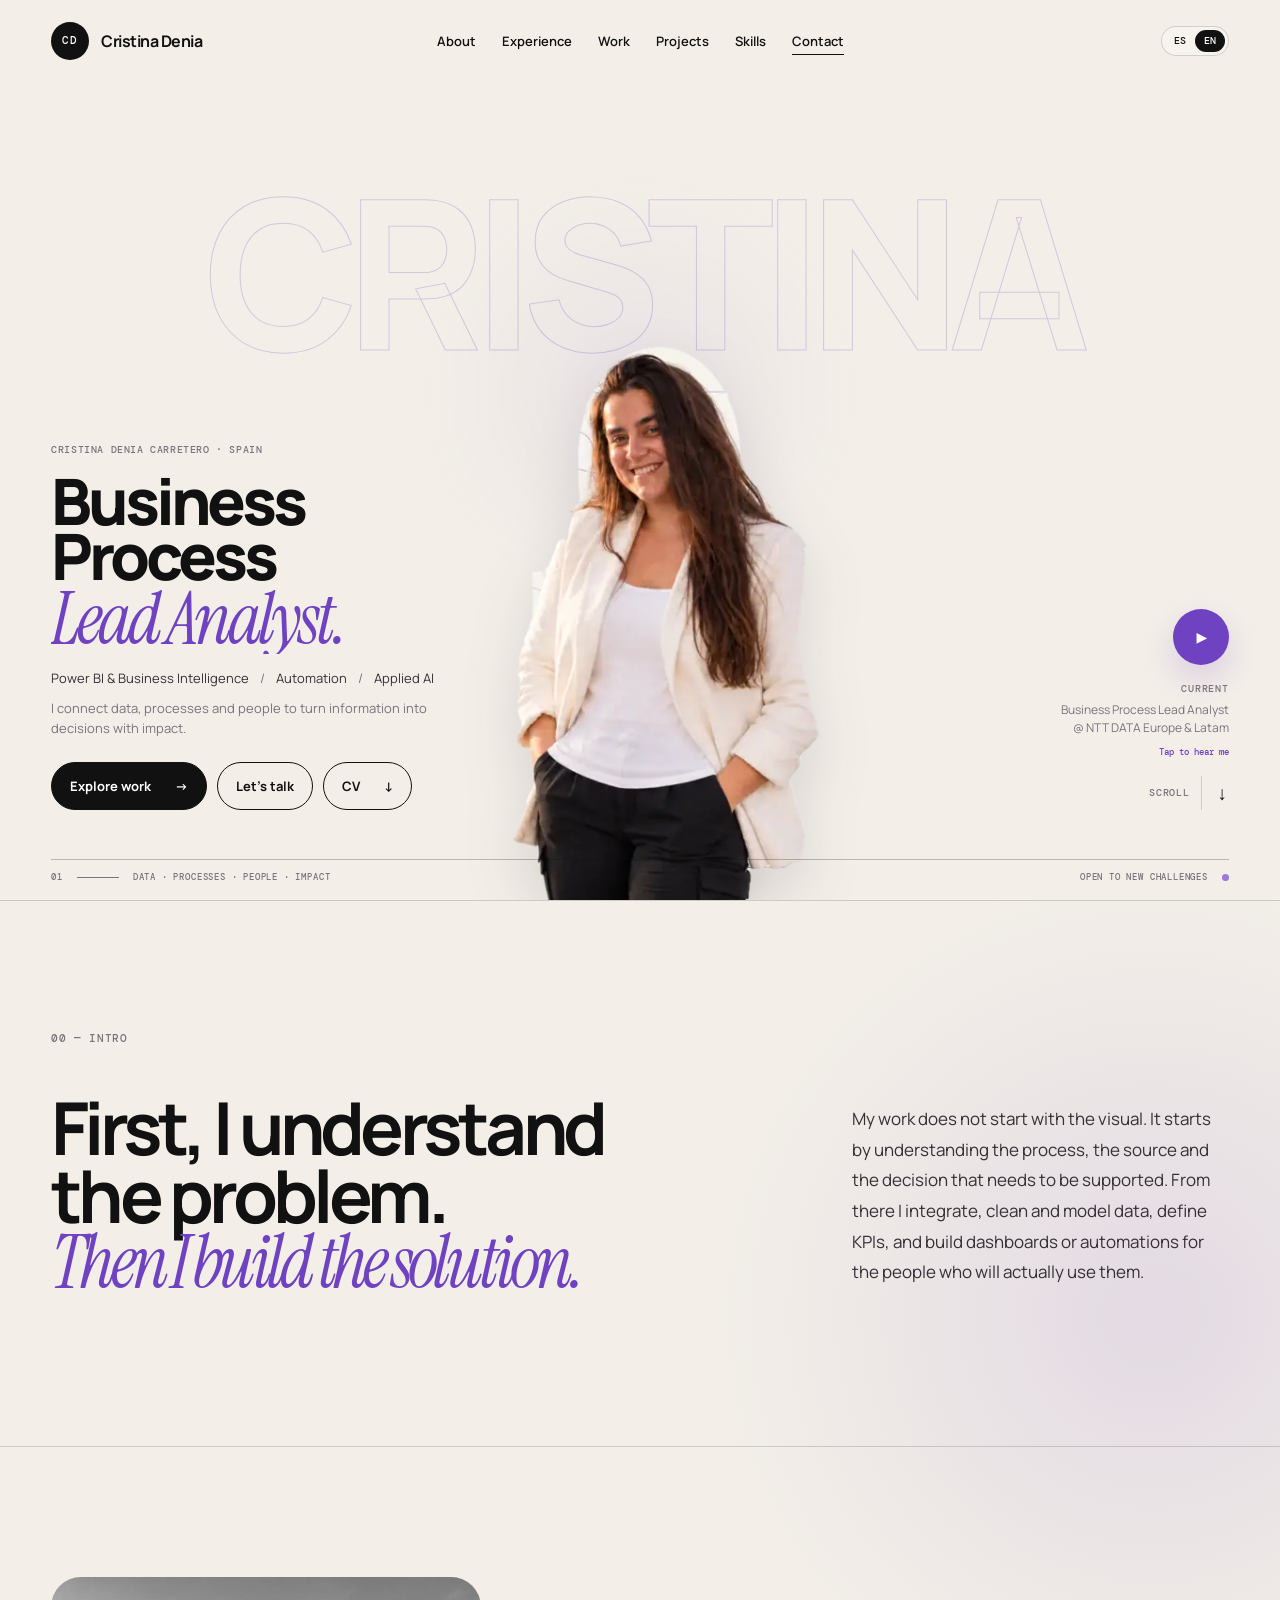
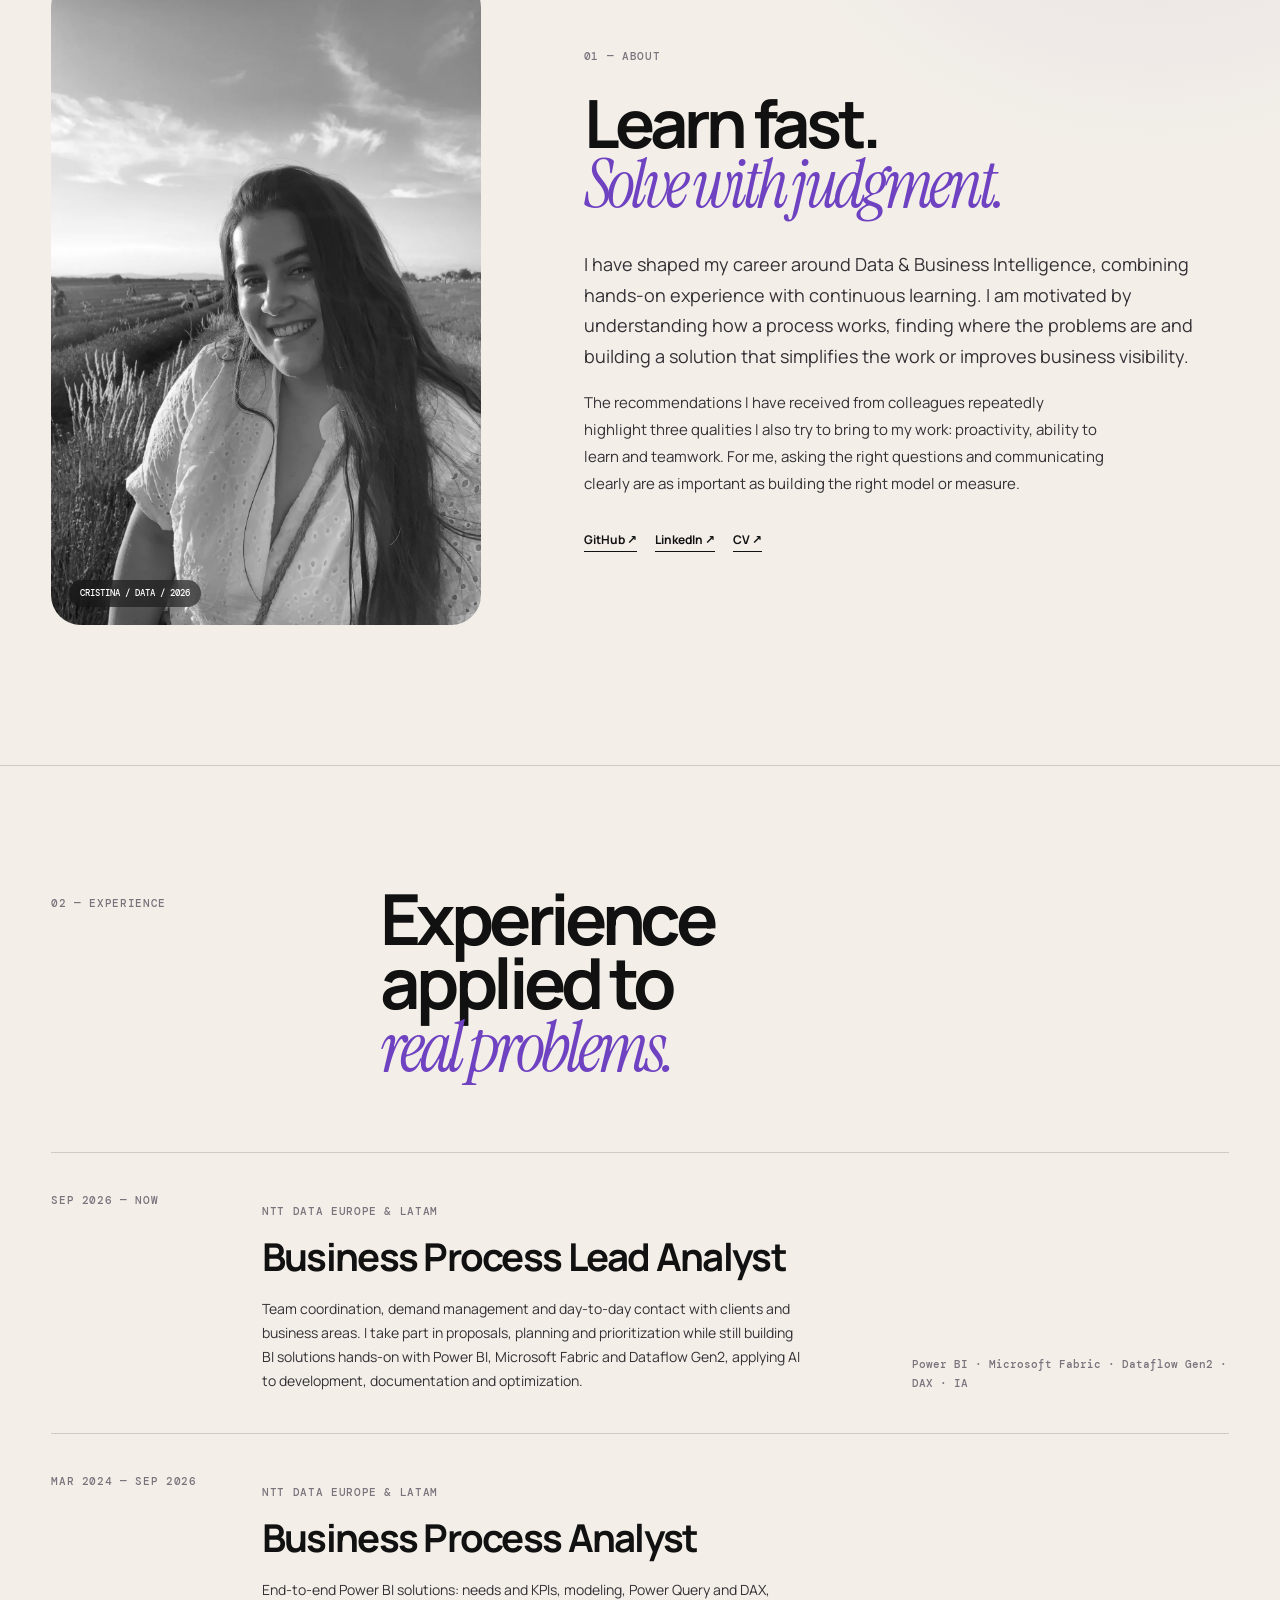
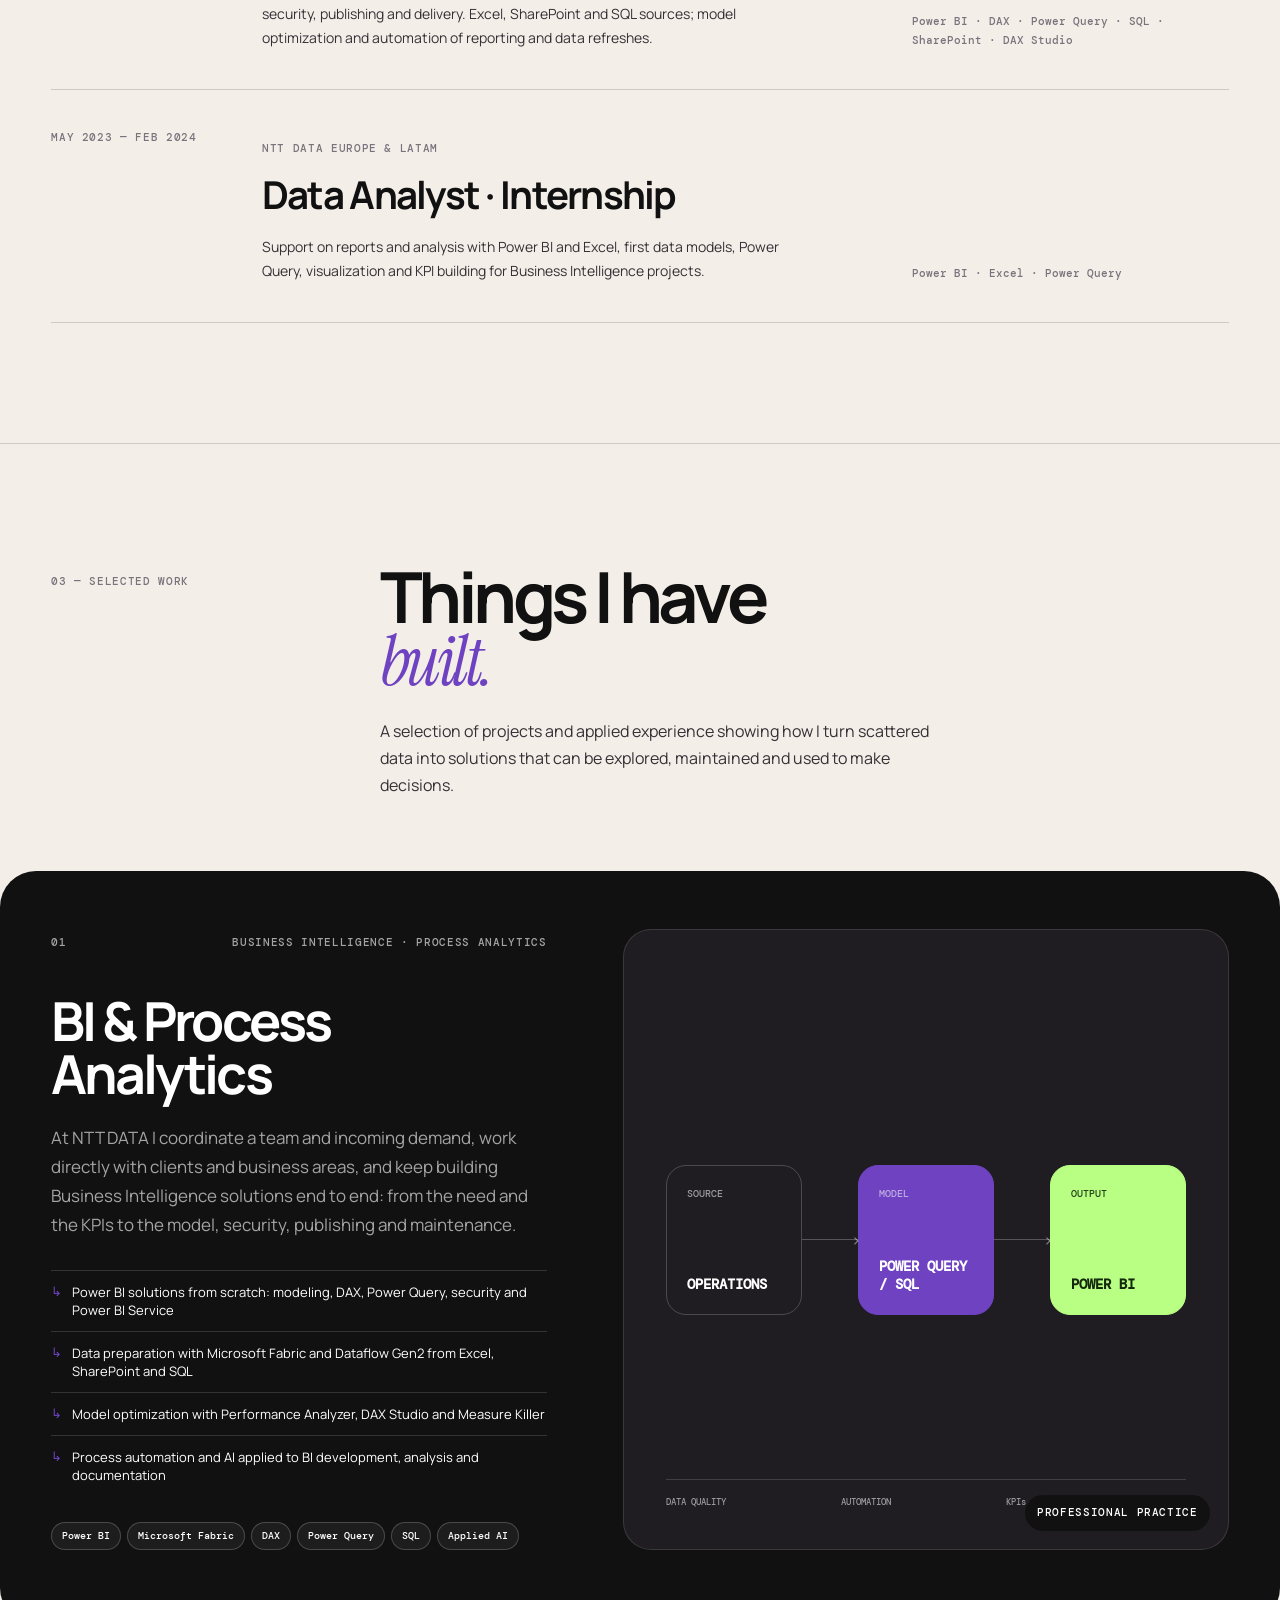
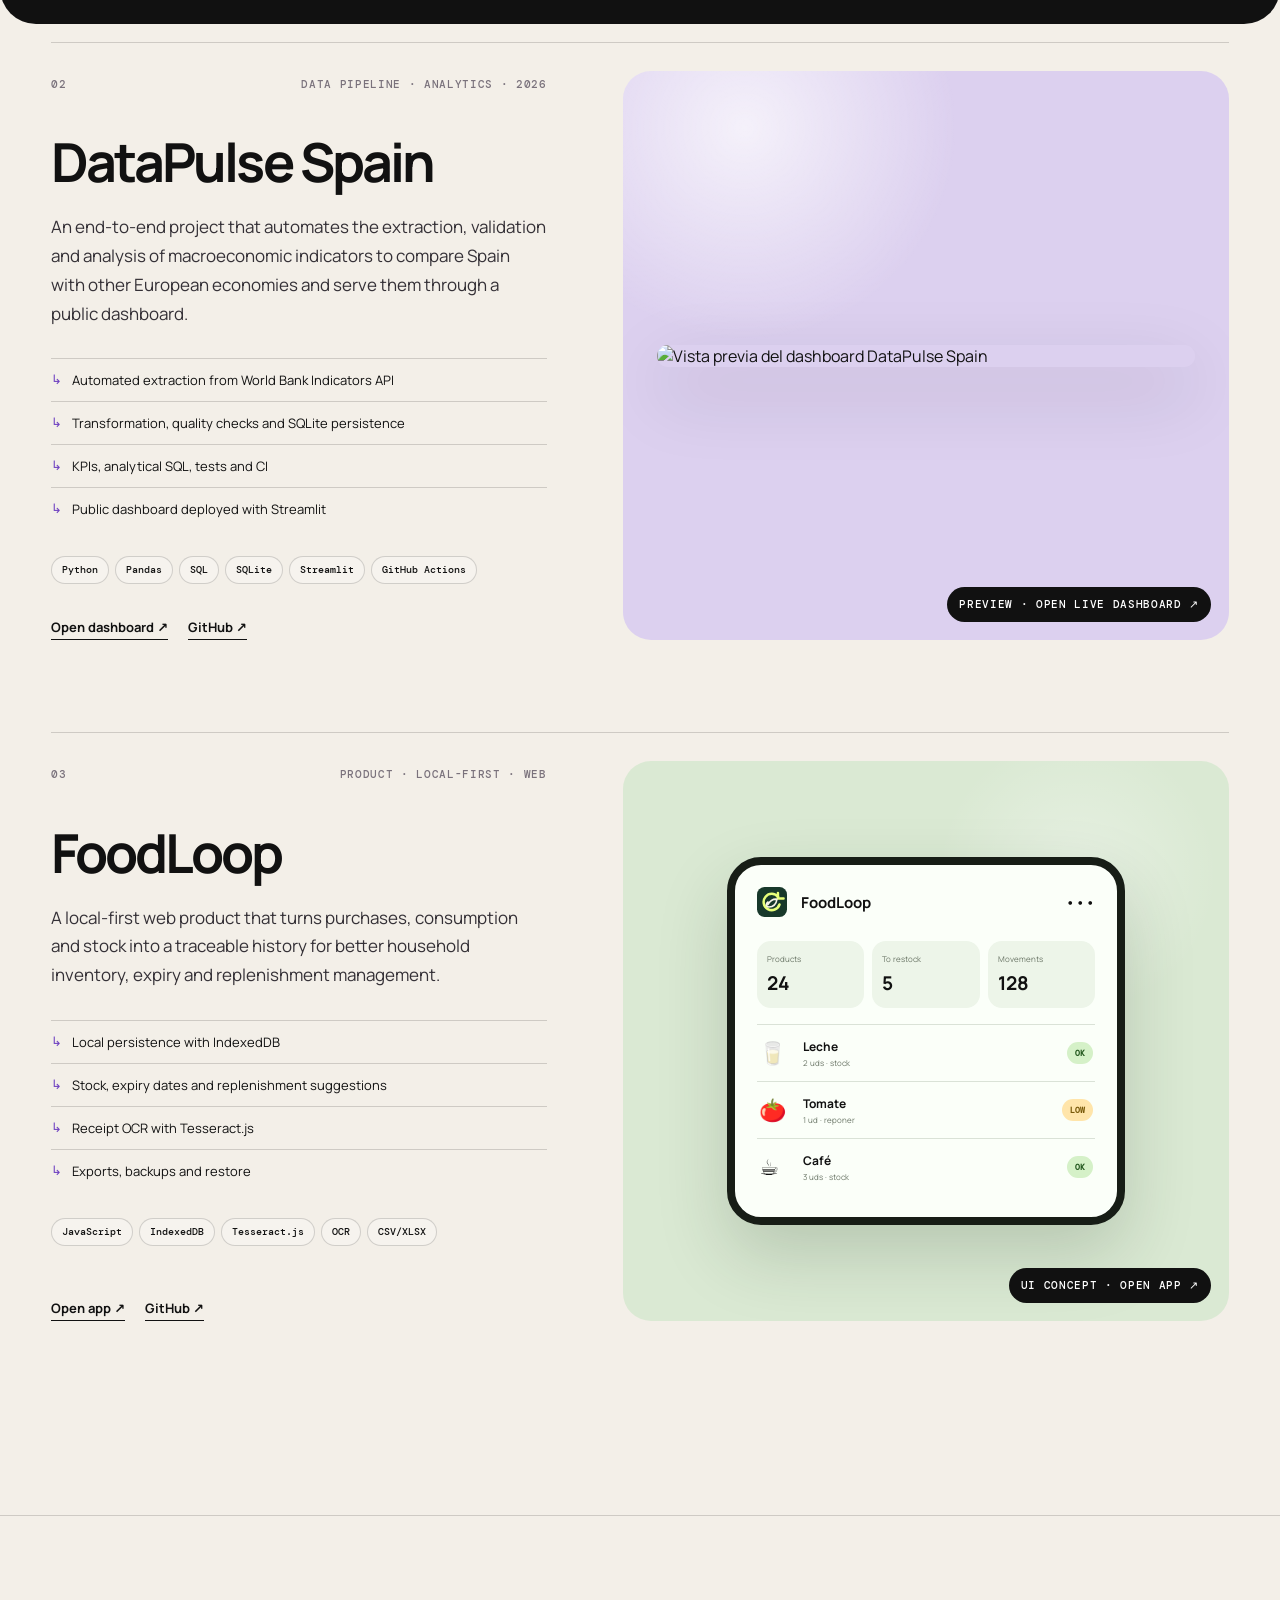
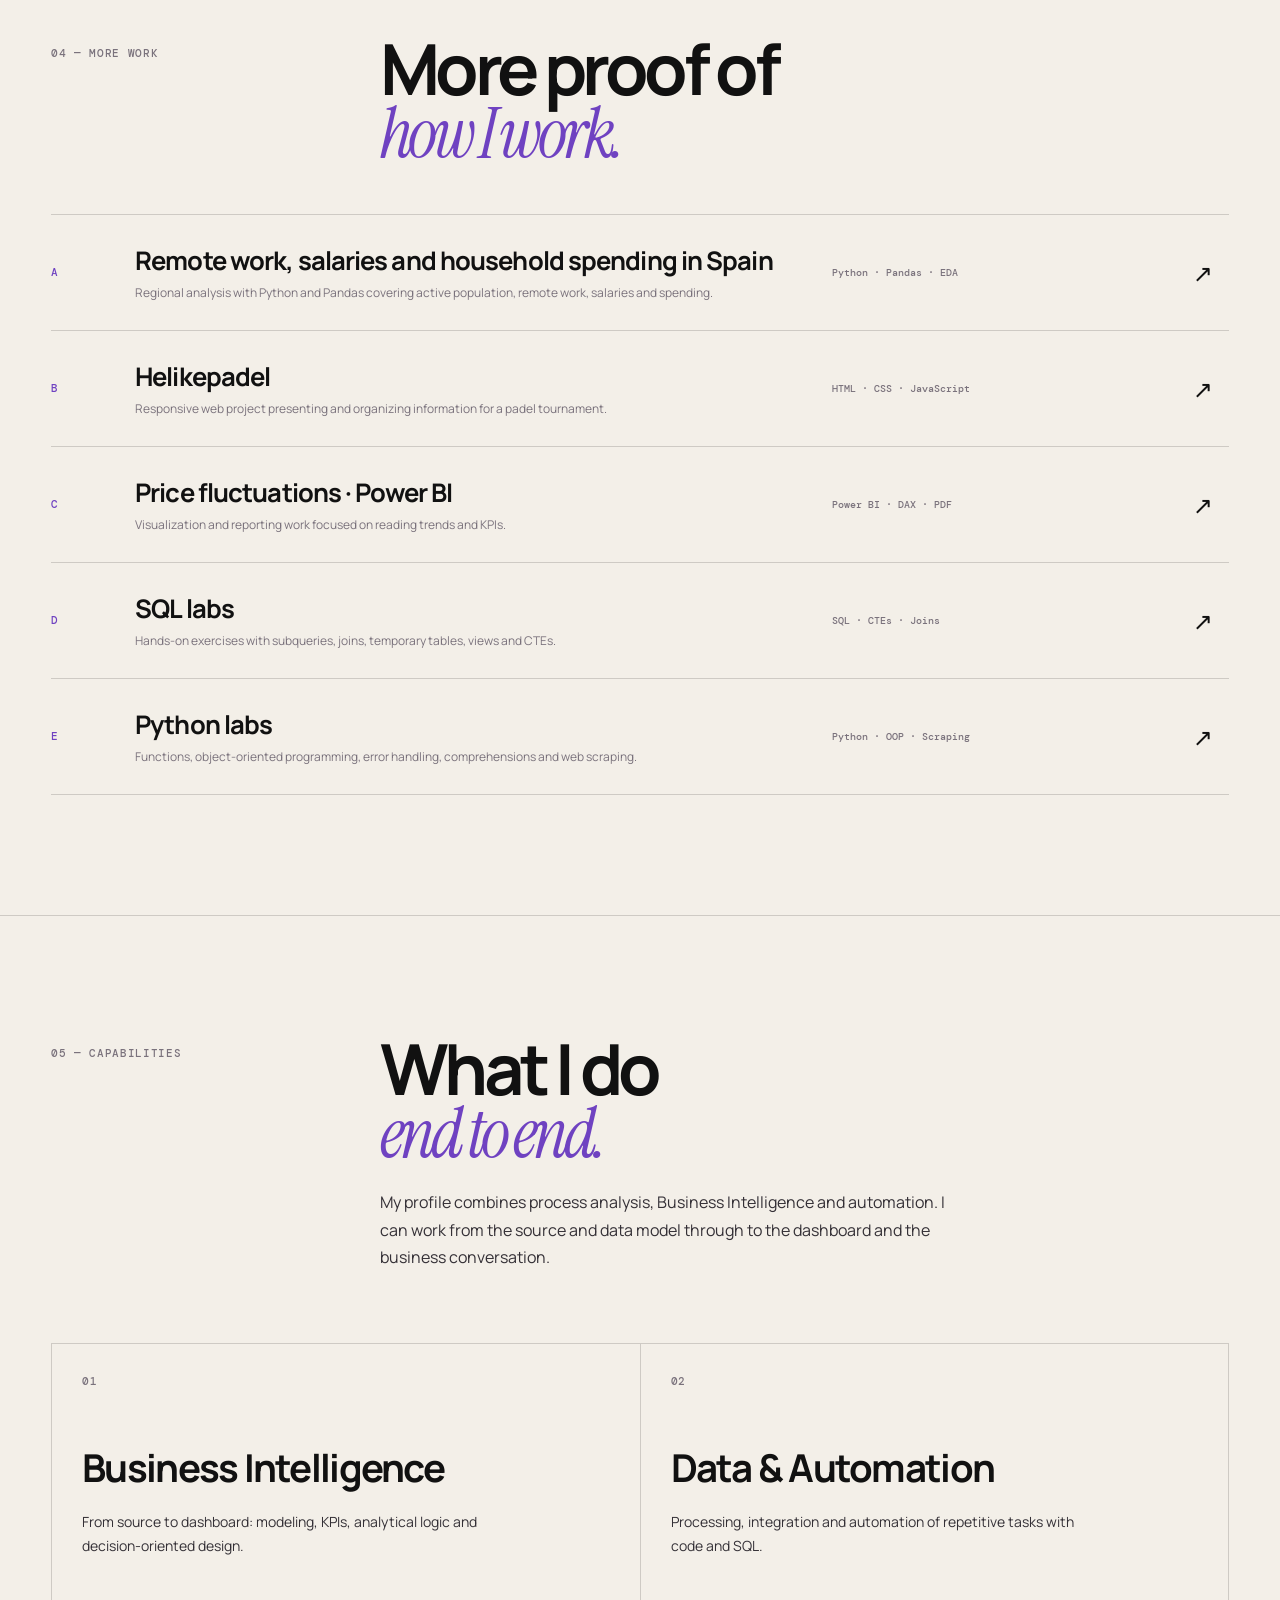
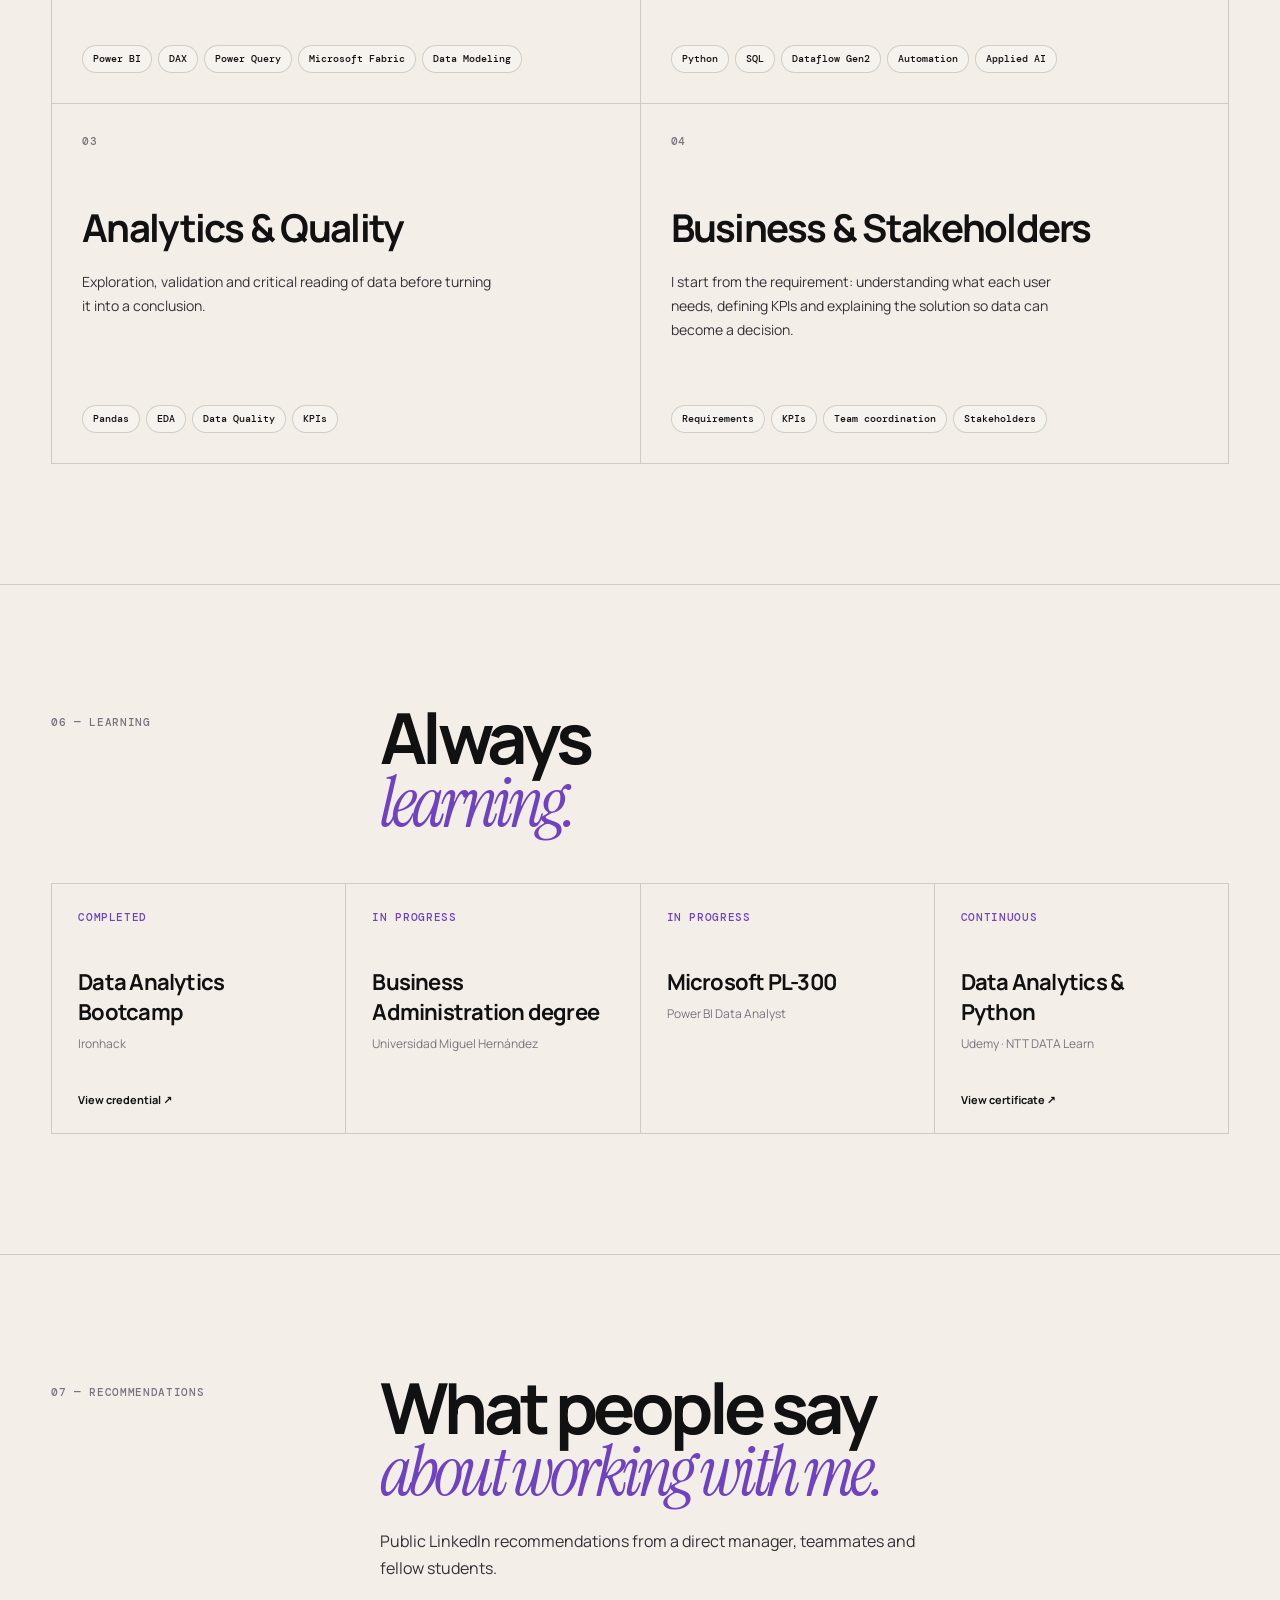
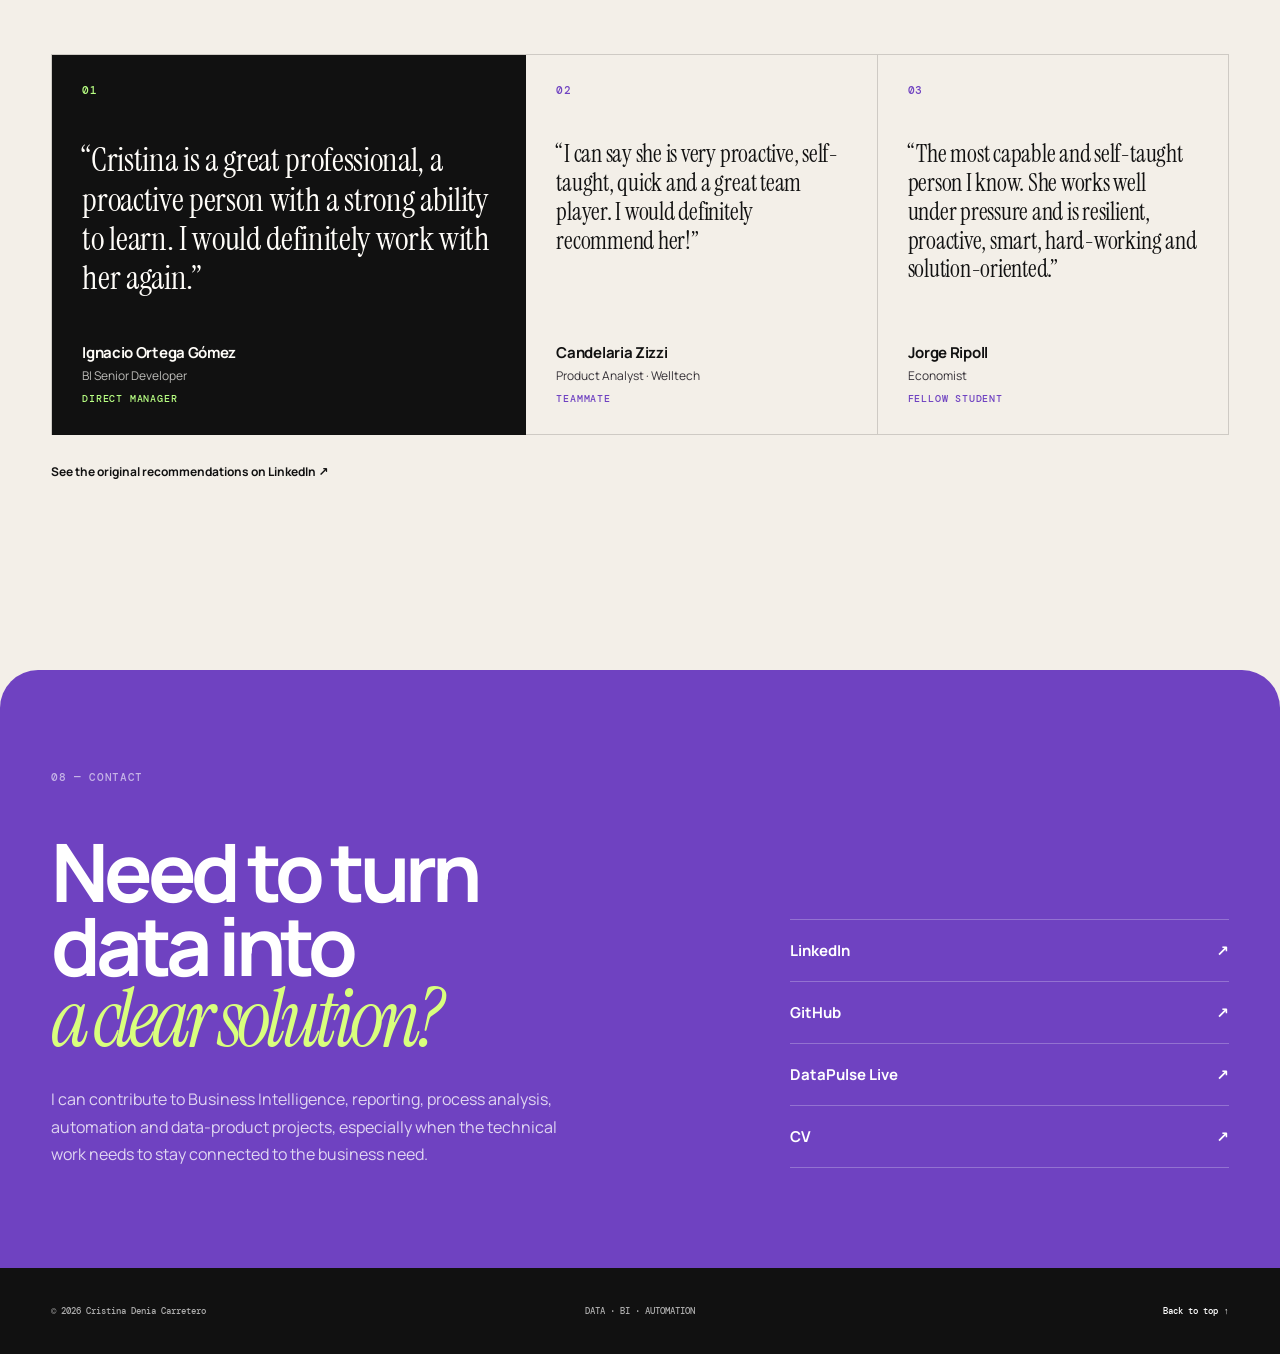
==== commit a09b24ea: "Move FoodLoop to its own repository Served from cdeniaca/foodloop at the same /foodloop/ path.  Co-A" ====
--- a/index.html
+++ b/index.html
@@ -343,7 +343,7 @@
             <a href="/foodloop/" target="_blank" rel="noopener" class="text-link">
               <span data-es="Abrir aplicación" data-en="Open app">Abrir aplicación</span> ↗
             </a>
-            <a href="https://github.com/cdeniaca/cdeniaca.github.io/tree/main/foodloop" target="_blank" rel="noopener noreferrer" class="text-link">
+            <a href="https://github.com/cdeniaca/foodloop" target="_blank" rel="noopener noreferrer" class="text-link">
               GitHub ↗
             </a>
           </div>
